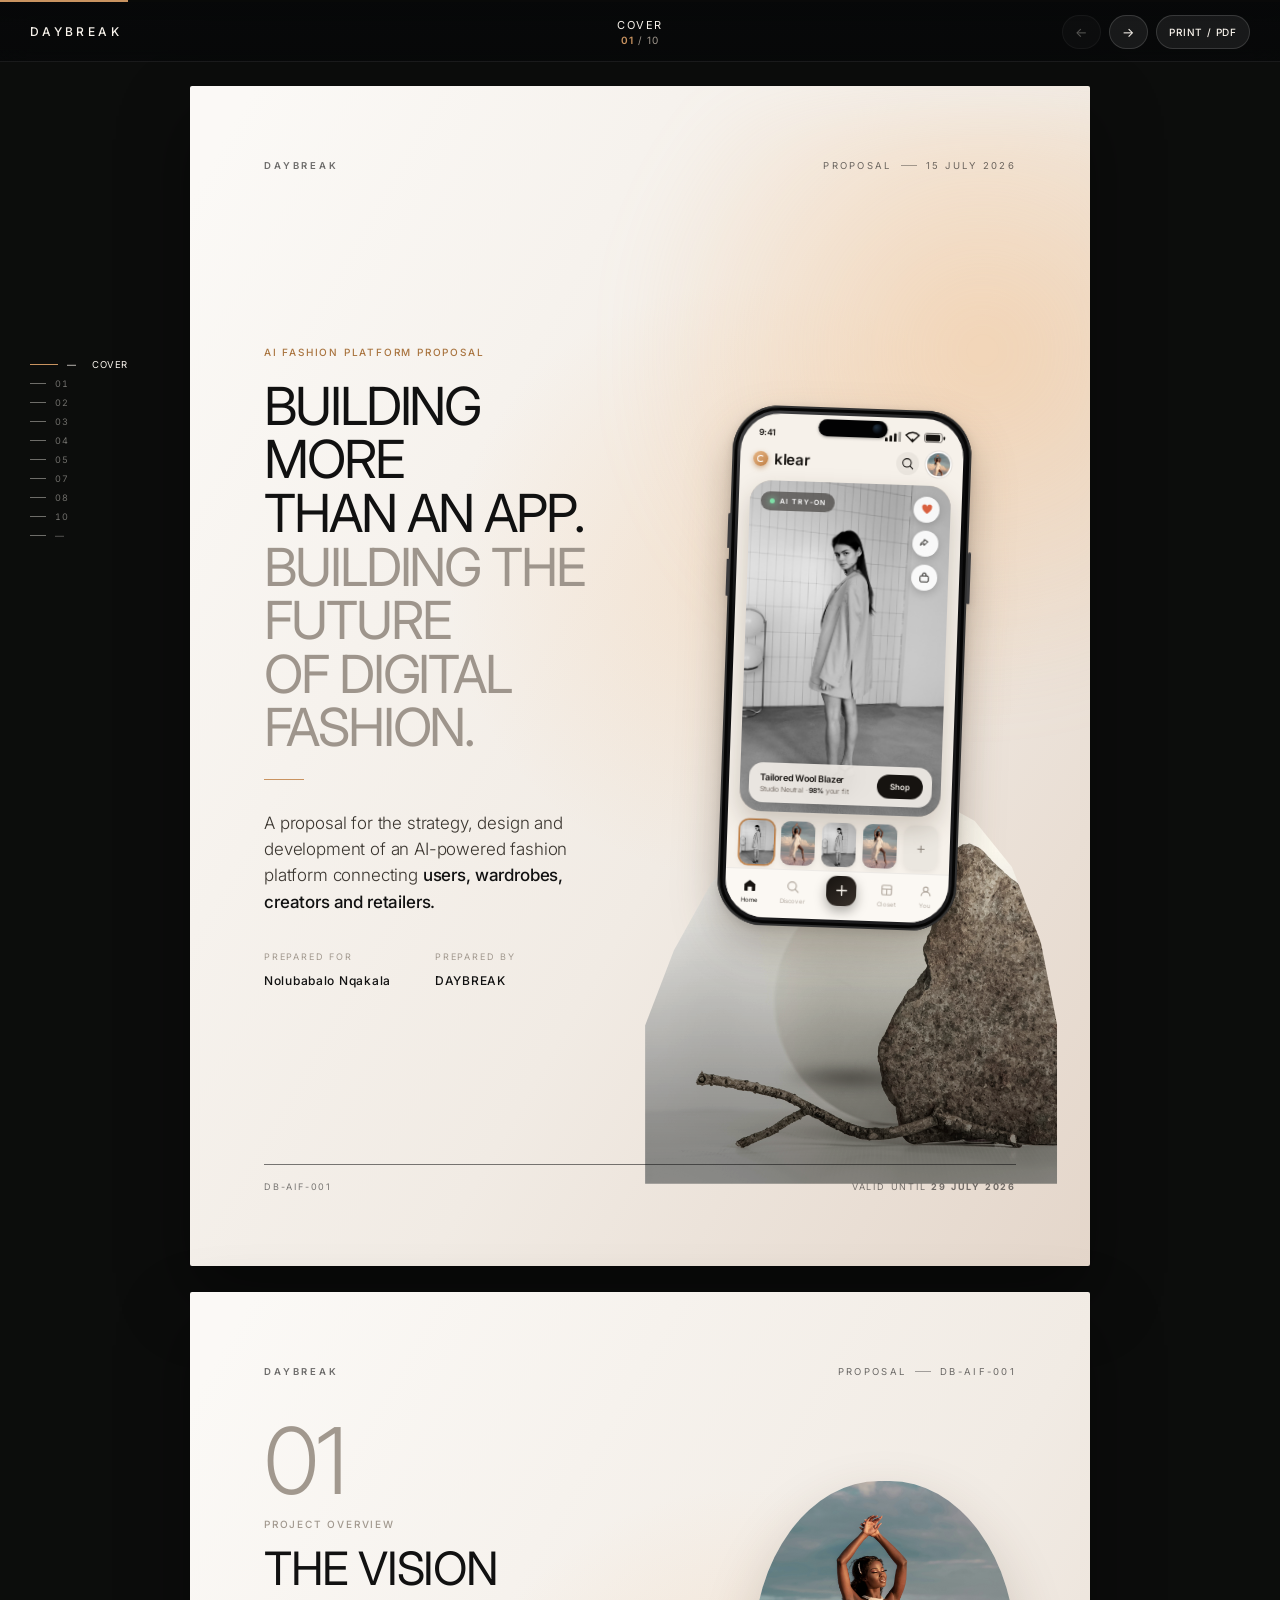
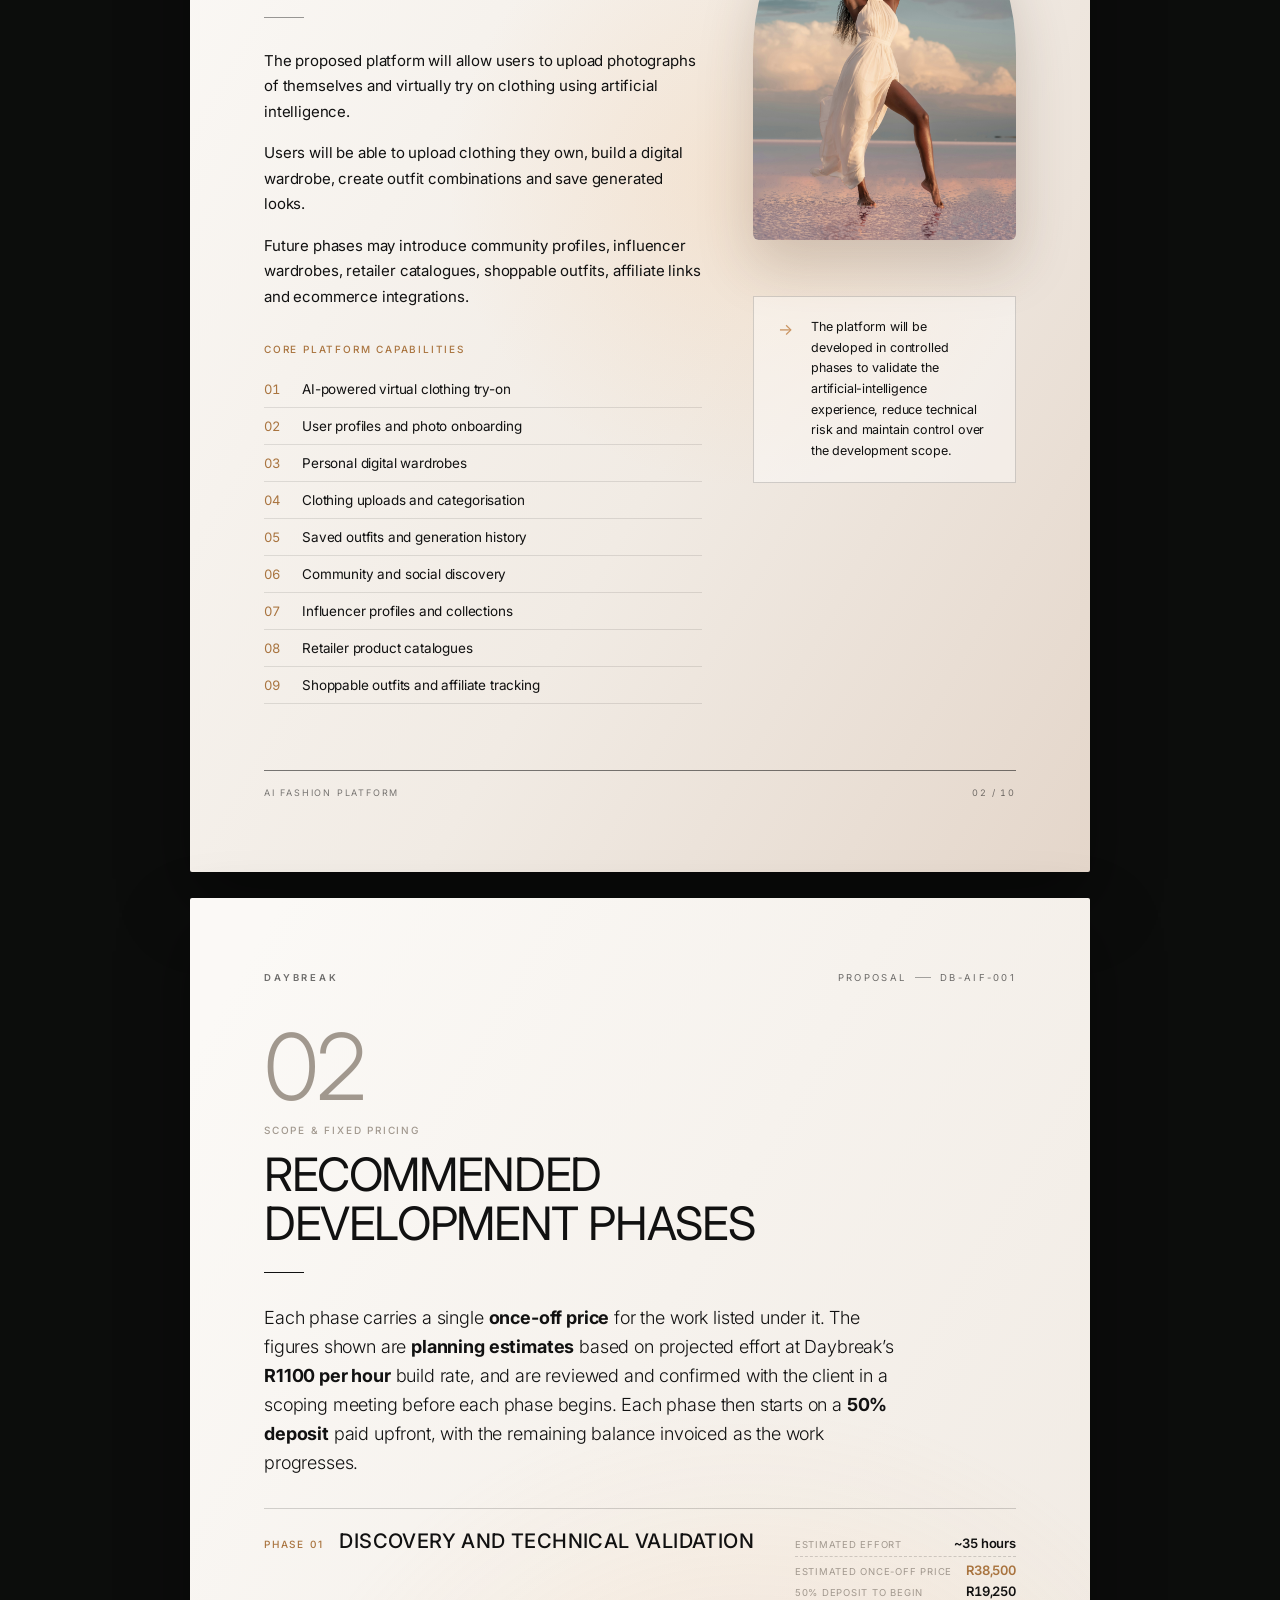
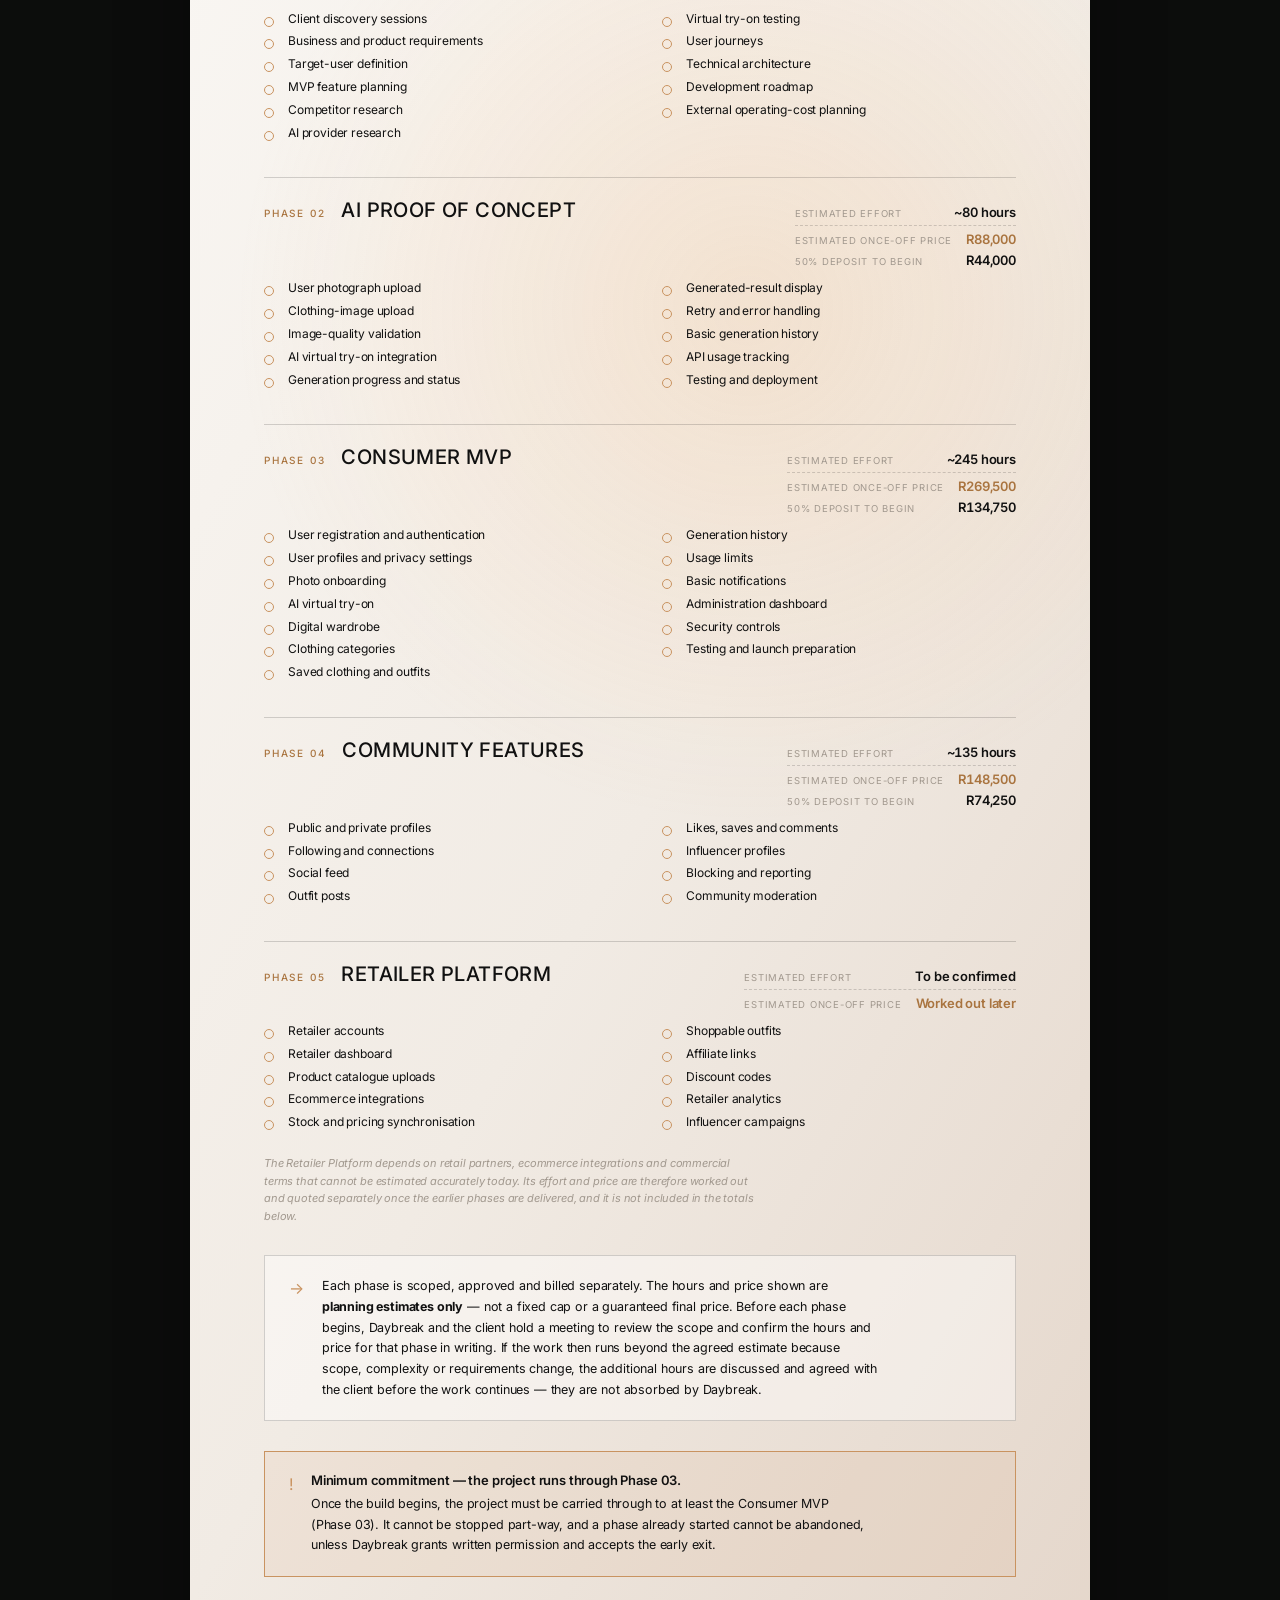
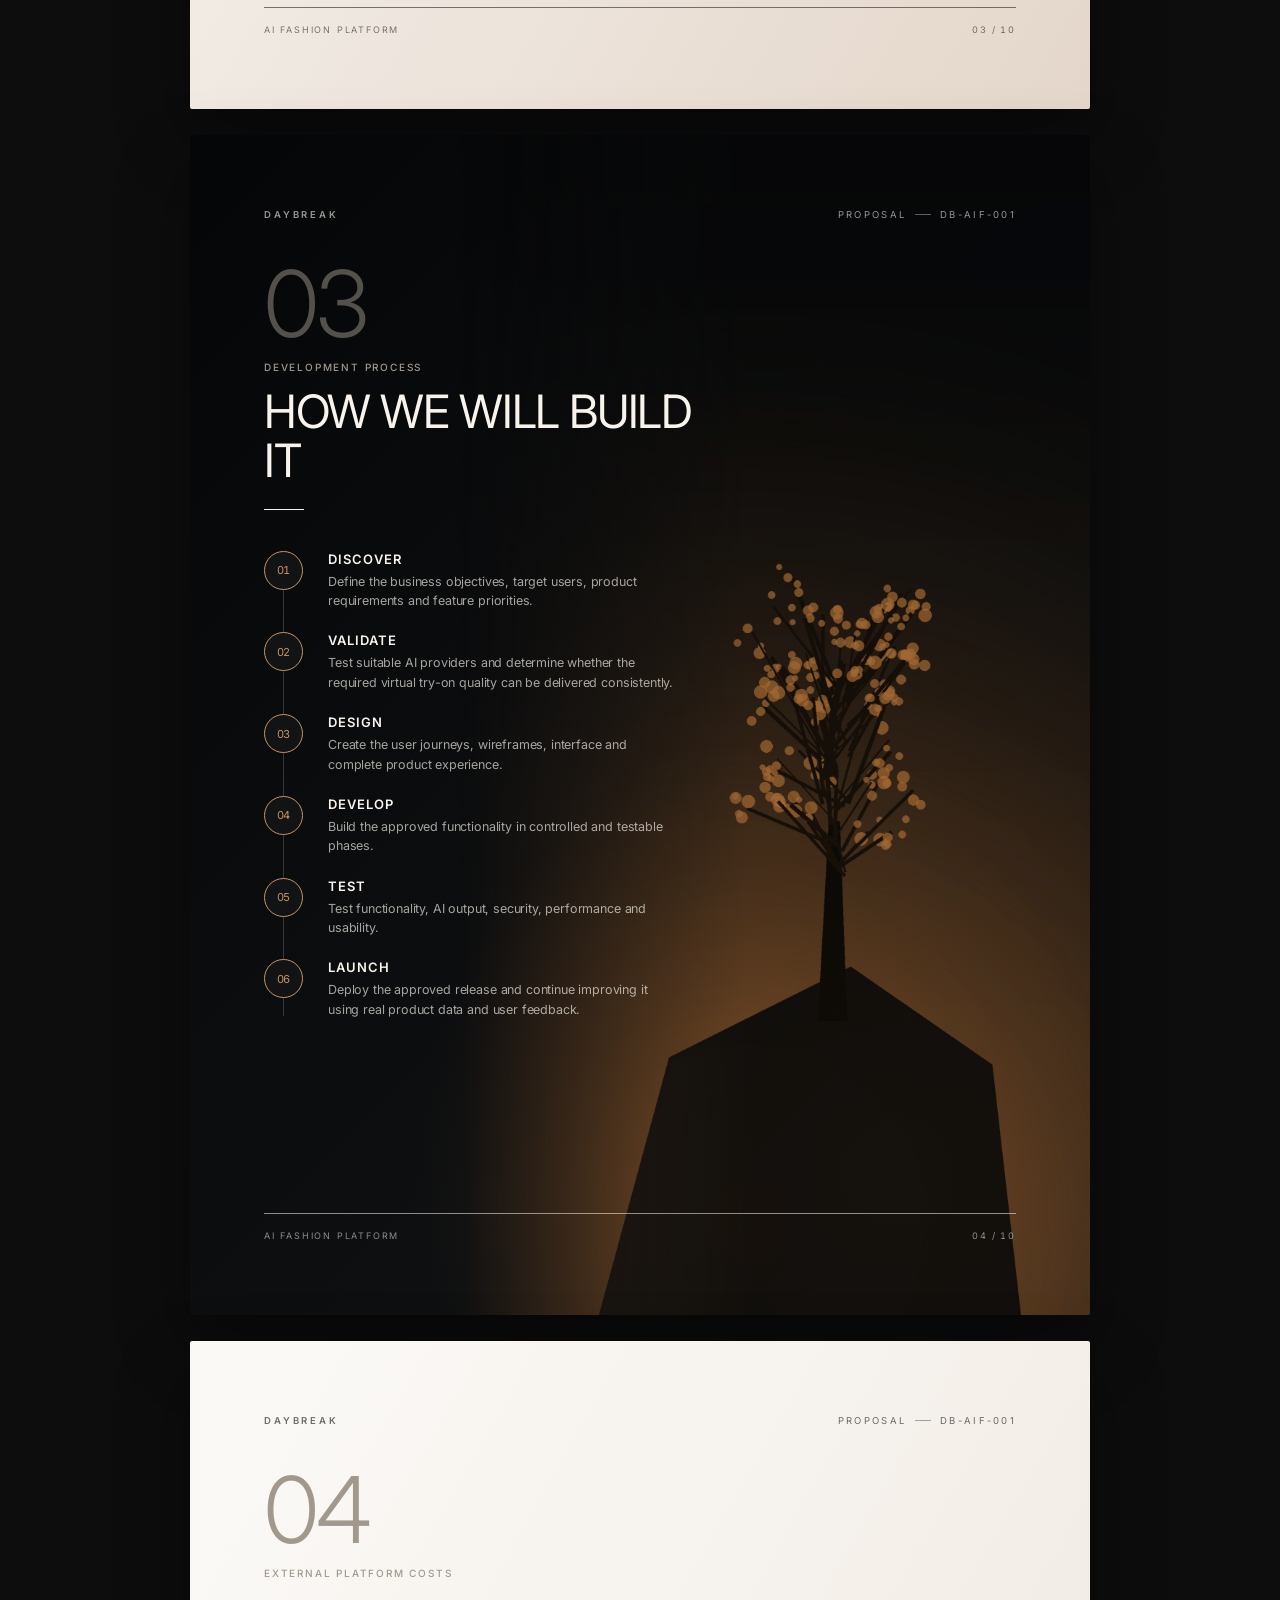
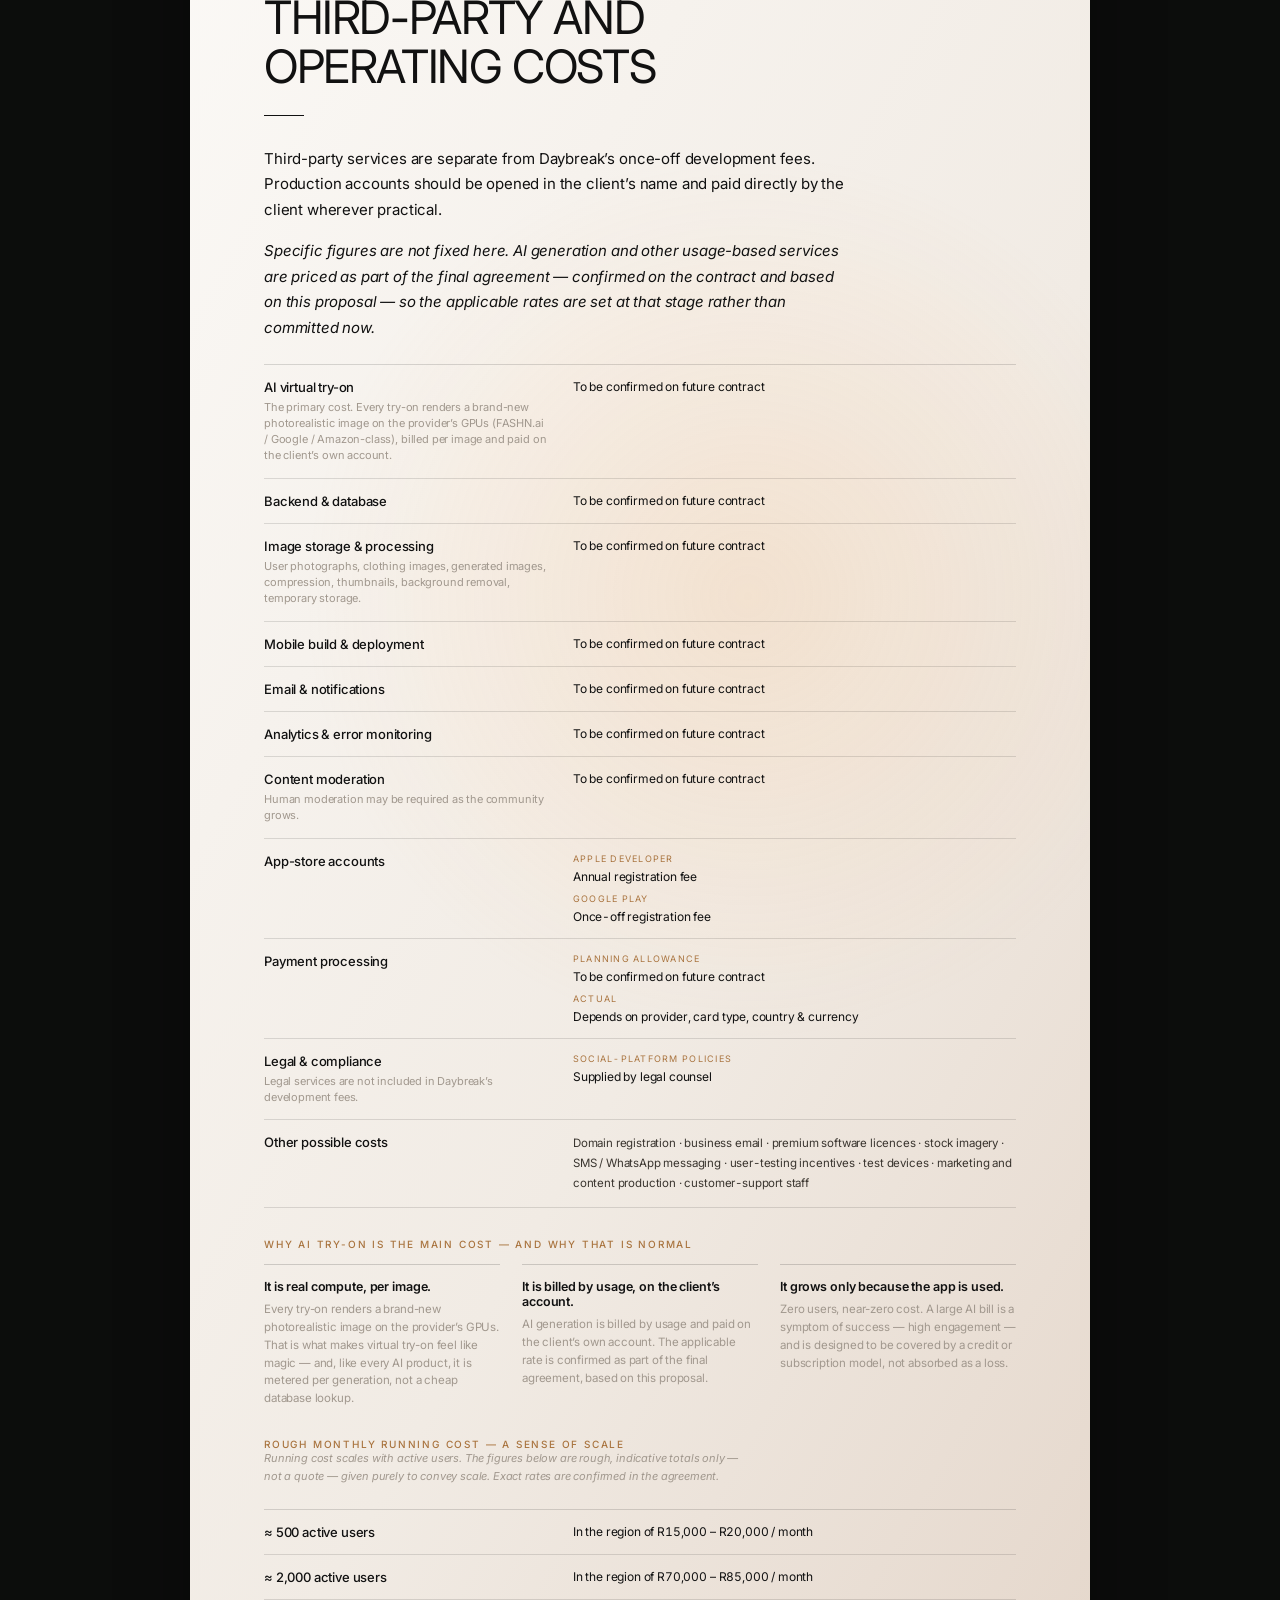
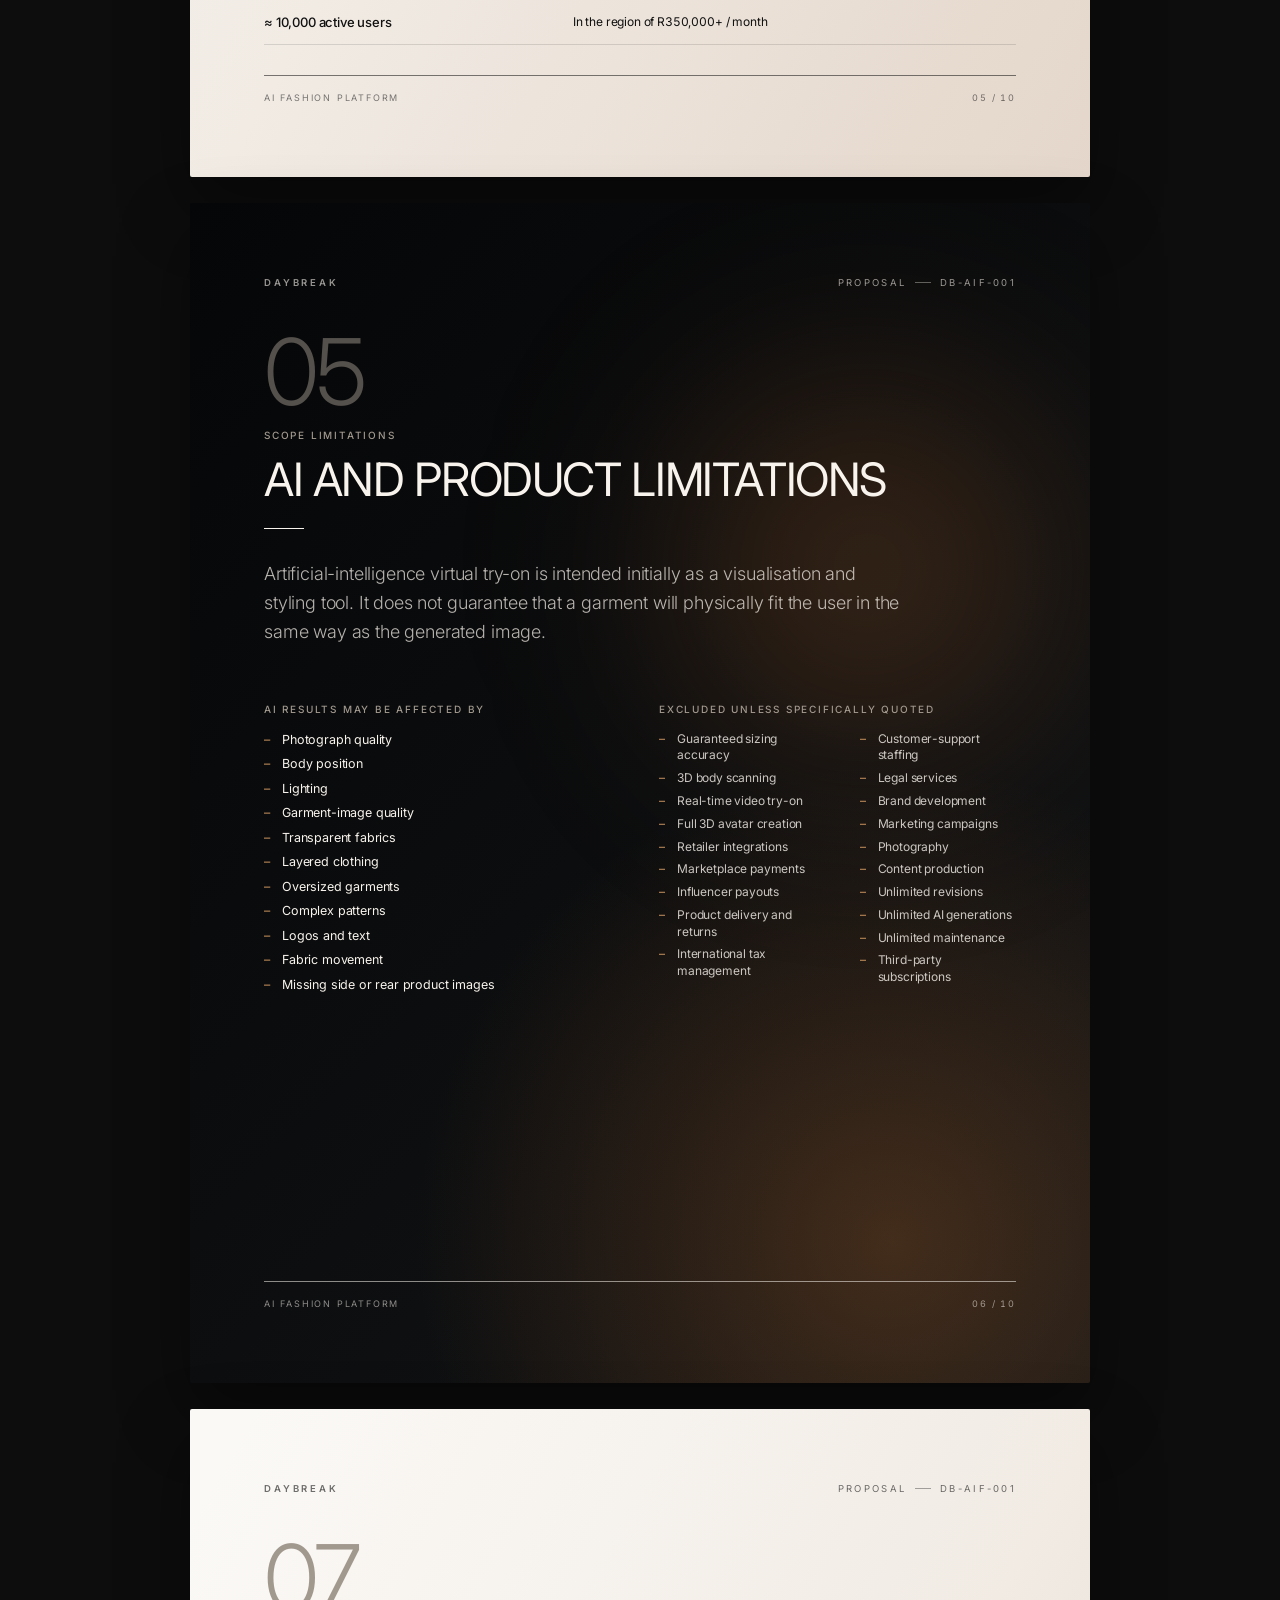
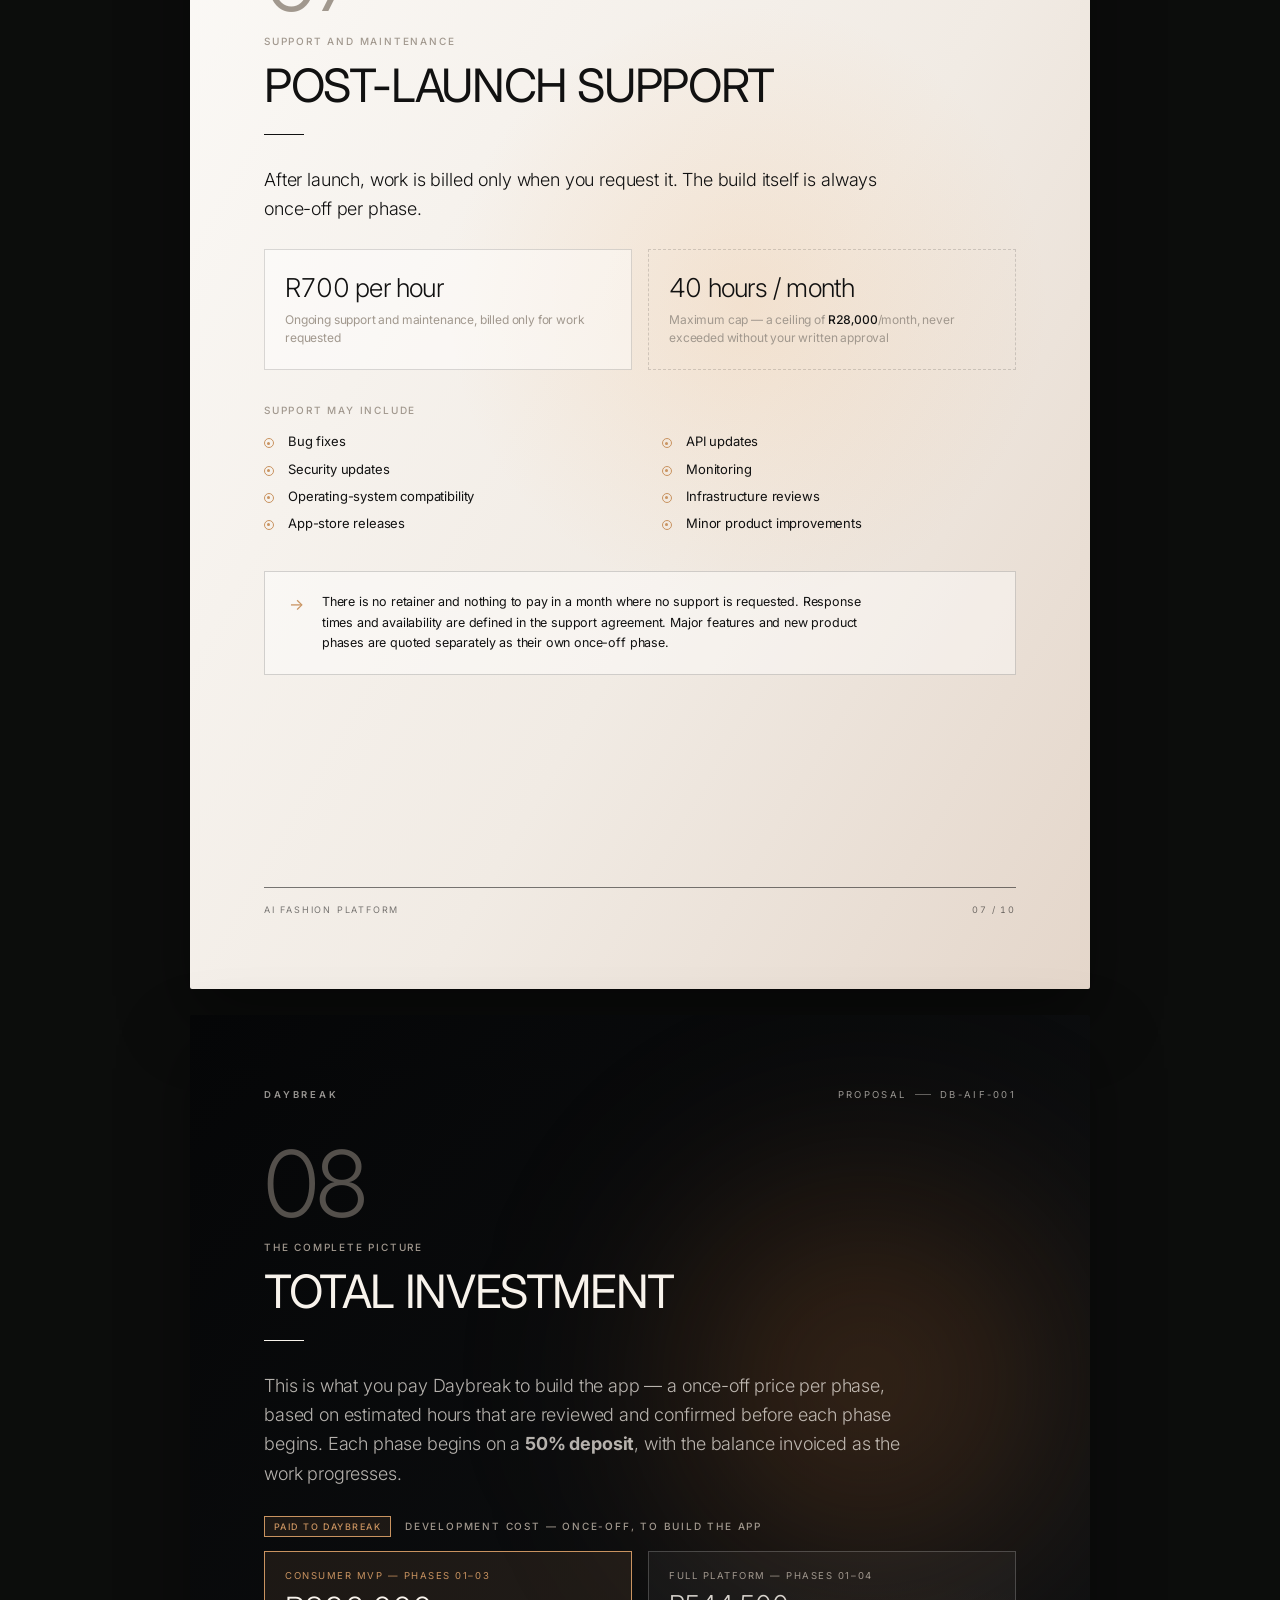
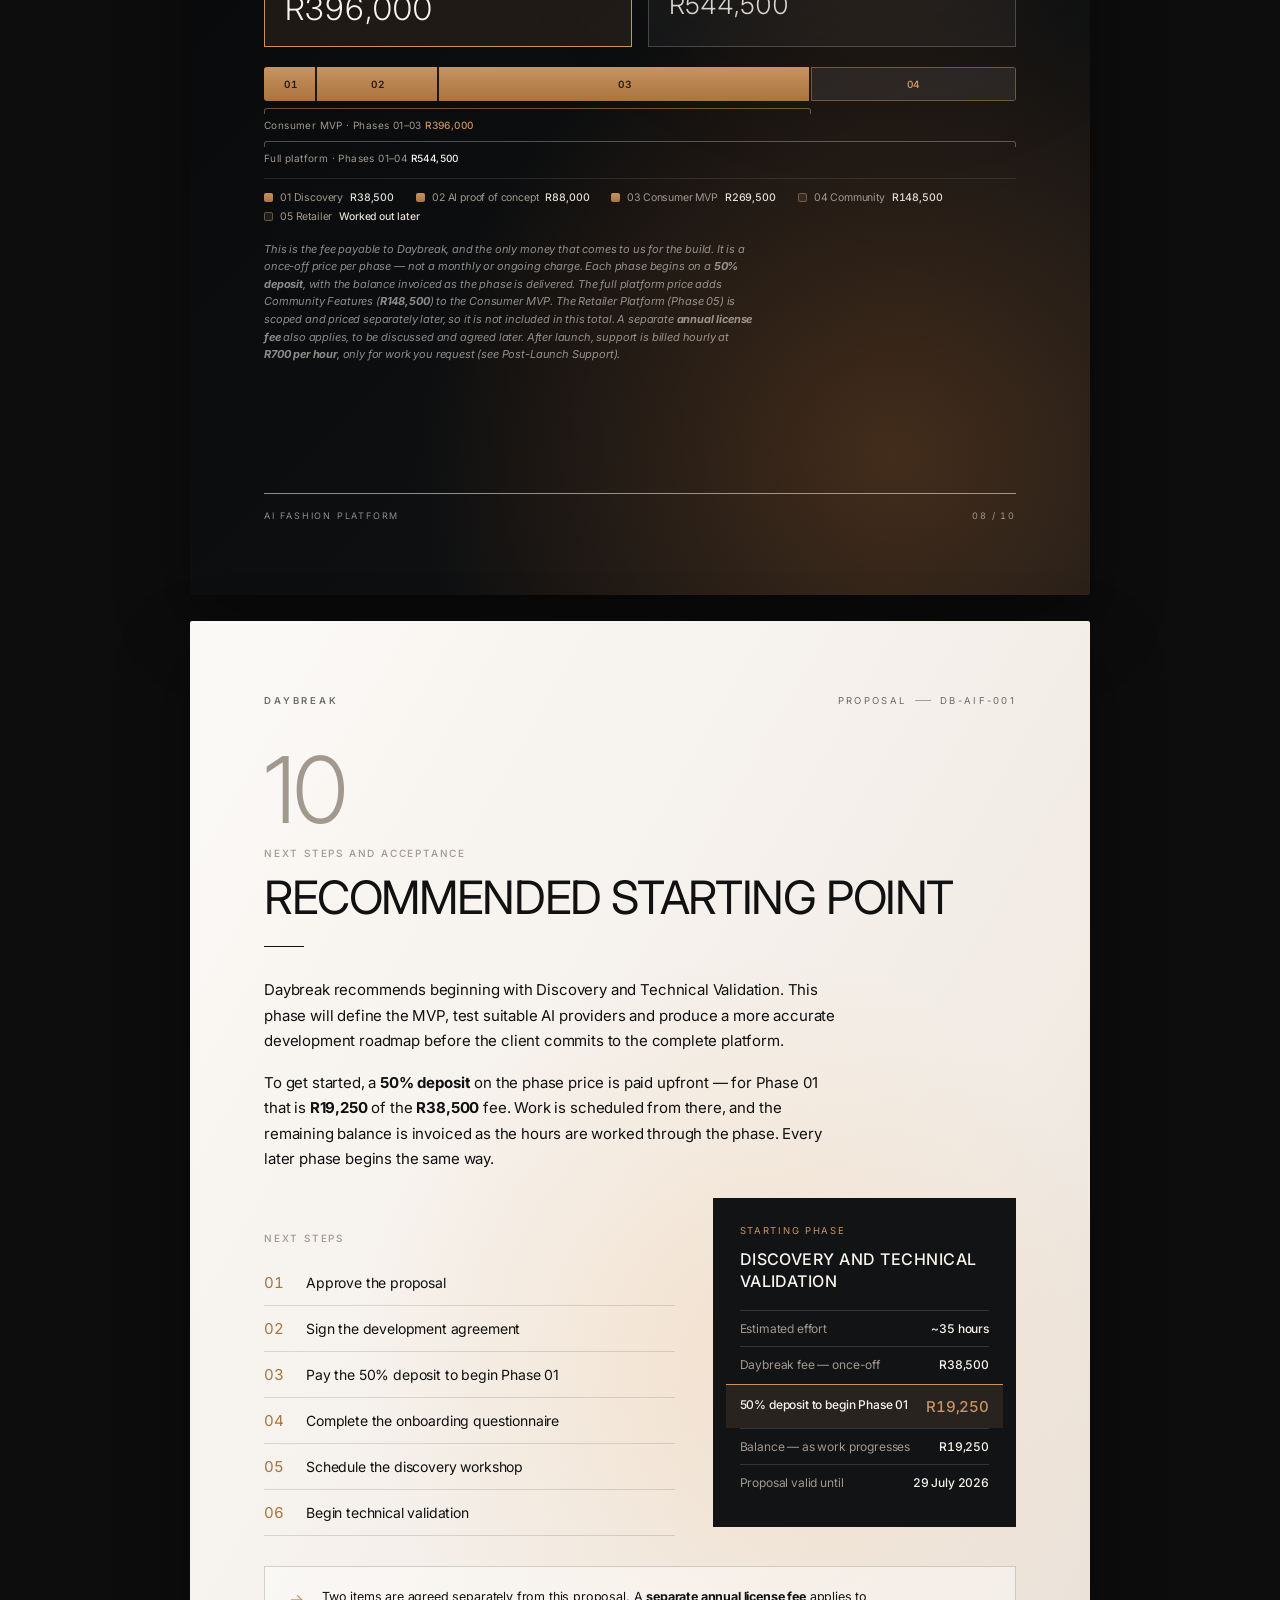
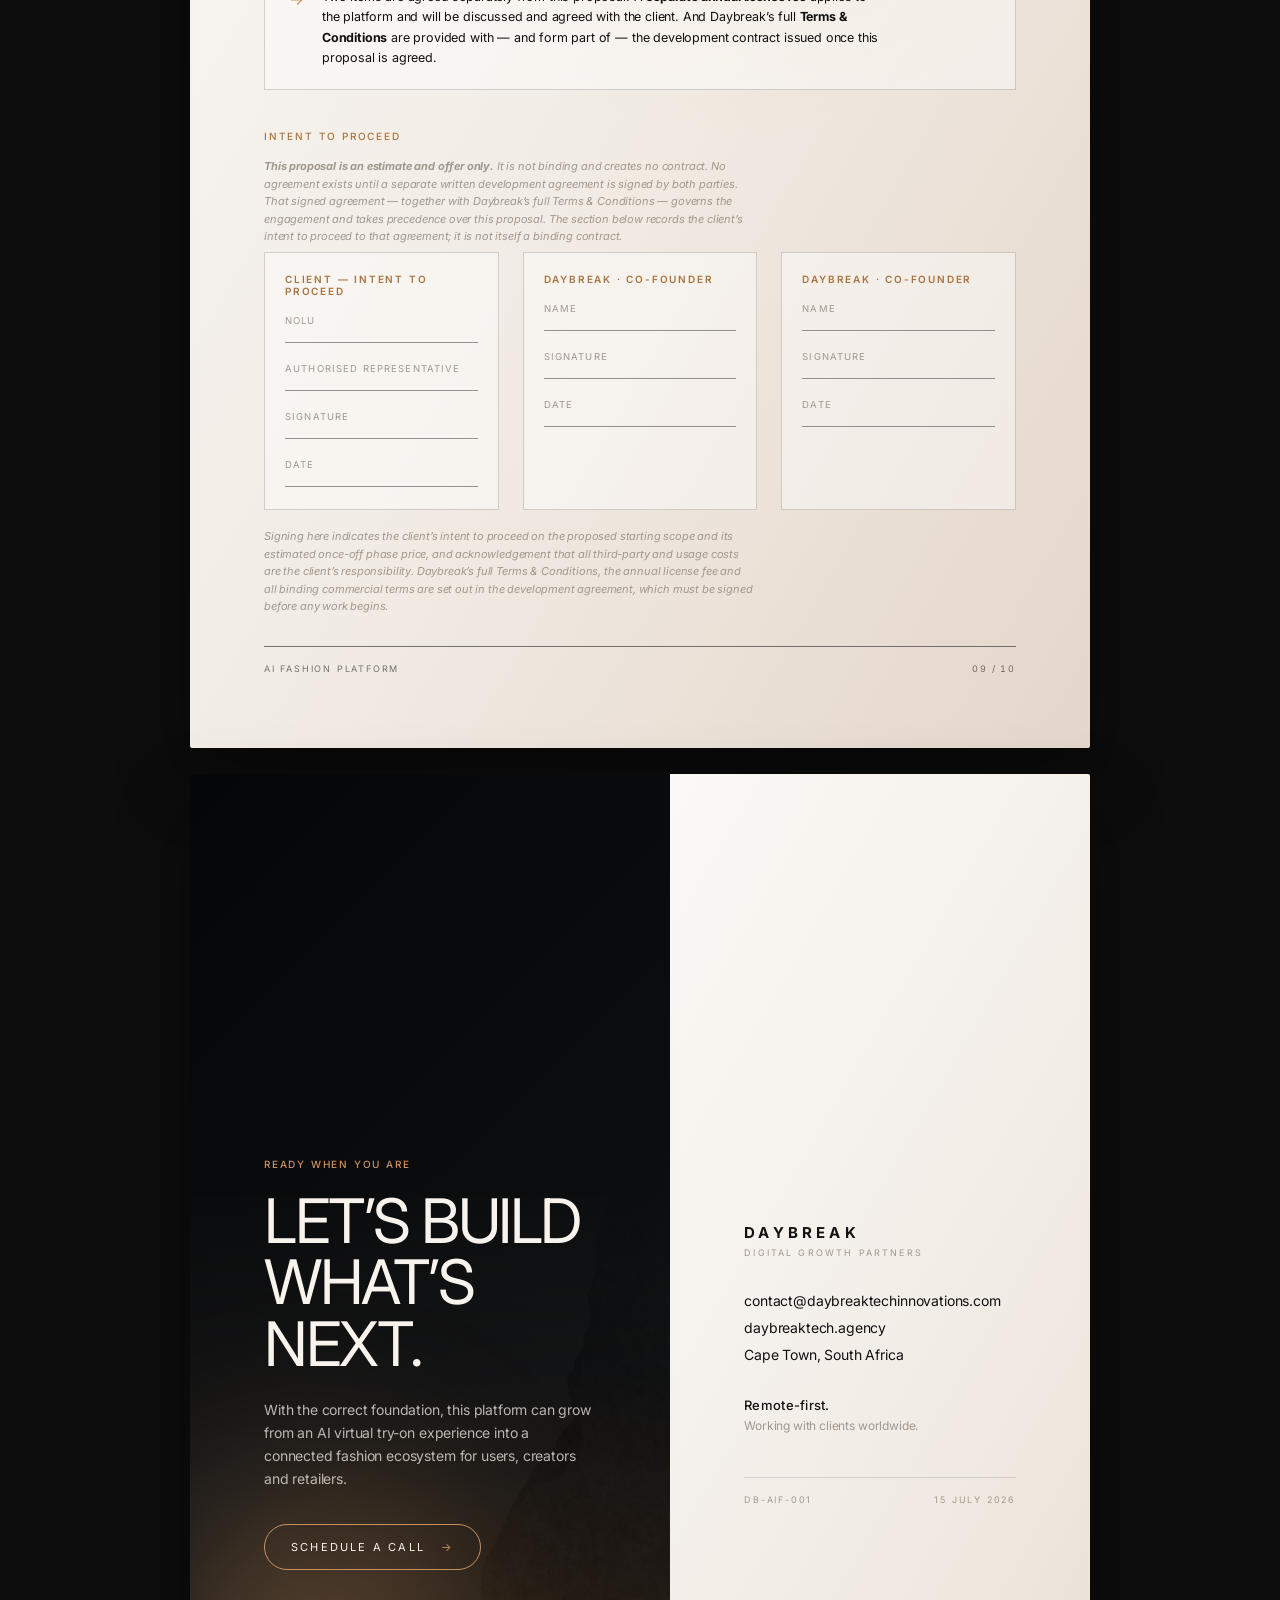
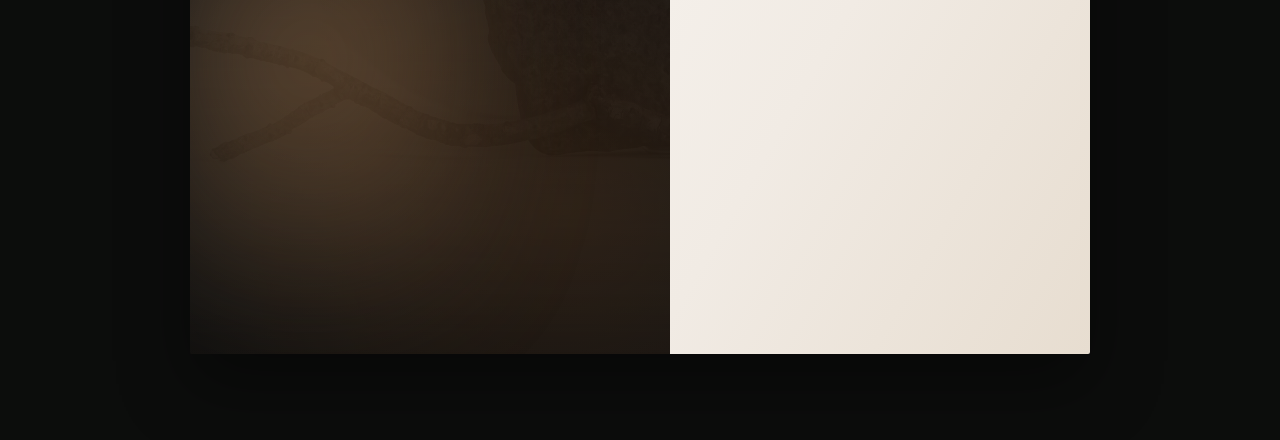
==== index.html @ 0eddbff8 "Remove Daybreak logo mark, keep the DAYBREAK wordmark Drops the graphical brand-mark from the topbar" ====
<!doctype html>
<html lang="en">
  <head>
    <meta charset="utf-8" />
    <meta name="viewport" content="width=device-width, initial-scale=1" />
    <title>Daybreak — AI Fashion Platform Proposal</title>
    <meta
      name="description"
      content="Daybreak proposal for the strategy, design and development of an AI-powered fashion platform."
    />
    <link rel="preconnect" href="https://fonts.googleapis.com" />
    <link rel="preconnect" href="https://fonts.gstatic.com" crossorigin />
    <link
      href="https://fonts.googleapis.com/css2?family=Inter:wght@300;400;500;600&display=swap"
      rel="stylesheet"
    />
    <link rel="stylesheet" href="styles.css" />
  </head>
  <body>
    <!-- fixed chrome -->
    <div class="progress" aria-hidden="true">
      <span id="progressFill"></span>
    </div>

    <header class="topbar">
      <a class="tb-brand" href="#page-1" aria-label="Daybreak — go to cover">
        <span>DAYBREAK</span>
      </a>
      <div class="tb-center">
        <span class="tb-title" id="tbTitle">Cover</span>
        <span class="tb-count"
          ><b id="countCurrent">01</b> / <span id="countTotal">10</span></span
        >
      </div>
      <div class="tb-actions">
        <button class="tb-btn" id="prevPage" aria-label="Previous page">
          ←
        </button>
        <button class="tb-btn" id="nextPage" aria-label="Next page">→</button>
        <button
          class="tb-btn tb-print"
          id="printBtn"
          aria-label="Print or export to PDF"
        >
          <span>PRINT / PDF</span>
        </button>
      </div>
    </header>

    <nav class="sidenav" id="sidenav" aria-label="Proposal contents"></nav>

    <main class="pages" id="pages">
      <!-- 01 · COVER -->
      <article
        class="proposal-page page-light cover"
        id="page-1"
        data-title="Cover"
      >
        <div class="cover-glow" aria-hidden="true"></div>
        <header class="page-head">
          <span class="page-brand">DAYBREAK</span>
          <span class="page-tag">PROPOSAL<i></i>15 JULY 2026</span>
        </header>

        <div class="cover-grid">
          <div class="cover-inner">
            <p class="eyebrow gold">AI FASHION PLATFORM PROPOSAL</p>
            <h1 class="cover-title">
              <span>Building more</span>
              <span>than an app.</span>
              <span class="muted">Building the future</span>
              <span class="muted">of digital fashion.</span>
            </h1>
            <span class="rule"></span>
            <p class="cover-lead">
              A proposal for the strategy, design and development of an
              AI-powered fashion platform connecting
              <strong>users, wardrobes, creators and retailers.</strong>
            </p>
            <div class="prepared">
              <div>
                <span>PREPARED FOR</span
                ><b data-fill="client-name">Nolubabalo Nqakala</b>
              </div>
              <div><span>PREPARED BY</span><b>DAYBREAK</b></div>
            </div>
          </div>

          <div class="cover-stage" aria-hidden="true">
            <div class="editorial-rock"></div>
            <div class="phone-shadow"></div>
            <div
              class="device device-cover"
              aria-label="Klear AI fashion app interface"
            >
              <div class="device-frame">
                <div class="device-notch"></div>
                <div class="device-screen klear">
                  <div class="k-status">
                    <span class="k-time">9:41</span>
                    <span class="k-sys">
                      <svg viewBox="0 0 18 12" width="16">
                        <rect x="0" y="7" width="3" height="5" rx="1" />
                        <rect x="5" y="4.5" width="3" height="7.5" rx="1" />
                        <rect x="10" y="2" width="3" height="10" rx="1" />
                        <rect
                          x="15"
                          y="0"
                          width="3"
                          height="12"
                          rx="1"
                          opacity=".35"
                        />
                      </svg>
                      <svg viewBox="0 0 16 12" width="15">
                        <path
                          d="M8 11.2 1 4.2a9.9 9.9 0 0 1 14 0Z"
                          fill="none"
                          stroke="currentColor"
                          stroke-width="1.4"
                        />
                        <circle cx="8" cy="9.5" r="1.4" />
                      </svg>
                      <svg viewBox="0 0 26 12" width="22">
                        <rect
                          x="0.6"
                          y="0.6"
                          width="21"
                          height="10.8"
                          rx="3"
                          fill="none"
                          stroke="currentColor"
                          stroke-width="1.1"
                          opacity=".55"
                        />
                        <rect x="2" y="2" width="17" height="8" rx="1.6" />
                        <rect x="23" y="4" width="2" height="4" rx="1" />
                      </svg>
                    </span>
                  </div>
                  <div class="k-header">
                    <div class="k-brand">
                      <span class="k-logo"></span
                      ><span class="k-word">klear</span>
                    </div>
                    <div class="k-tools">
                      <span class="k-icon-btn"
                        ><svg viewBox="0 0 20 20" width="13">
                          <circle
                            cx="9"
                            cy="9"
                            r="6.5"
                            fill="none"
                            stroke="currentColor"
                            stroke-width="1.6"
                          />
                          <line
                            x1="14"
                            y1="14"
                            x2="18"
                            y2="18"
                            stroke="currentColor"
                            stroke-width="1.6"
                            stroke-linecap="round"
                          /></svg
                      ></span>
                      <span class="k-avatar"></span>
                    </div>
                  </div>
                  <div class="k-hero">
                    <img
                      src="assets/model-blazer.jpg"
                      alt="Fashion model previewed with Klear virtual try-on"
                    />
                    <span class="k-badge"><i></i>AI TRY-ON</span>
                    <div class="k-side">
                      <button class="k-fab k-fab-like">
                        <svg viewBox="0 0 20 20" width="13">
                          <path
                            d="M10 17S2.5 12.3 2.5 7.3A3.8 3.8 0 0 1 10 5.7 3.8 3.8 0 0 1 17.5 7.3C17.5 12.3 10 17 10 17Z"
                          />
                        </svg>
                      </button>
                      <button class="k-fab">
                        <svg viewBox="0 0 20 20" width="12">
                          <path
                            d="M14 6.5 8 3v3.2C4 6.6 2 9.4 2 13c1.8-2.4 3.8-3.3 6-3.3v3.1Z"
                            fill="none"
                            stroke="currentColor"
                            stroke-width="1.5"
                            stroke-linejoin="round"
                          />
                        </svg>
                      </button>
                      <button class="k-fab">
                        <svg viewBox="0 0 20 20" width="12">
                          <rect
                            x="3"
                            y="7"
                            width="14"
                            height="10"
                            rx="2"
                            fill="none"
                            stroke="currentColor"
                            stroke-width="1.5"
                          />
                          <path
                            d="M7 7V5a3 3 0 0 1 6 0v2"
                            fill="none"
                            stroke="currentColor"
                            stroke-width="1.5"
                          />
                        </svg>
                      </button>
                    </div>
                    <div class="k-card">
                      <div class="k-card-info">
                        <strong>Tailored Wool Blazer</strong
                        ><span>Studio Neutral · <b>98%</b> your fit</span>
                      </div>
                      <button class="k-shop">Shop</button>
                    </div>
                  </div>
                  <div class="k-rail">
                    <span class="active"
                      ><img src="assets/model-blazer.jpg" alt=""
                    /></span>
                    <span><img src="assets/model-beige.jpg" alt="" /></span>
                    <span><img src="assets/model-blazer.jpg" alt="" /></span>
                    <span><img src="assets/model-beige.jpg" alt="" /></span>
                    <span class="k-add">+</span>
                  </div>
                  <nav class="k-nav">
                    <span class="active"
                      ><svg viewBox="0 0 22 22" width="15">
                        <path
                          d="M3 9 11 3l8 6v9a1 1 0 0 1-1 1h-4v-6H8v6H4a1 1 0 0 1-1-1Z"
                        /></svg
                      ><i>Home</i></span
                    >
                    <span
                      ><svg viewBox="0 0 22 22" width="15">
                        <circle
                          cx="10"
                          cy="10"
                          r="6.2"
                          fill="none"
                          stroke="currentColor"
                          stroke-width="1.7"
                        />
                        <line
                          x1="14.5"
                          y1="14.5"
                          x2="19"
                          y2="19"
                          stroke="currentColor"
                          stroke-width="1.7"
                          stroke-linecap="round"
                        /></svg
                      ><i>Discover</i></span
                    >
                    <span class="k-create"
                      ><svg viewBox="0 0 22 22" width="15">
                        <line
                          x1="11"
                          y1="4"
                          x2="11"
                          y2="18"
                          stroke="currentColor"
                          stroke-width="2"
                          stroke-linecap="round"
                        />
                        <line
                          x1="4"
                          y1="11"
                          x2="18"
                          y2="11"
                          stroke="currentColor"
                          stroke-width="2"
                          stroke-linecap="round"
                        /></svg
                    ></span>
                    <span
                      ><svg viewBox="0 0 22 22" width="15">
                        <rect
                          x="4"
                          y="4"
                          width="14"
                          height="14"
                          rx="2"
                          fill="none"
                          stroke="currentColor"
                          stroke-width="1.7"
                        />
                        <line
                          x1="4"
                          y1="9.5"
                          x2="18"
                          y2="9.5"
                          stroke="currentColor"
                          stroke-width="1.5"
                        />
                        <line
                          x1="11"
                          y1="9.5"
                          x2="11"
                          y2="18"
                          stroke="currentColor"
                          stroke-width="1.5"
                        /></svg
                      ><i>Closet</i></span
                    >
                    <span
                      ><svg viewBox="0 0 22 22" width="15">
                        <circle
                          cx="11"
                          cy="8"
                          r="3.4"
                          fill="none"
                          stroke="currentColor"
                          stroke-width="1.7"
                        />
                        <path
                          d="M4.5 18a6.5 6.5 0 0 1 13 0"
                          fill="none"
                          stroke="currentColor"
                          stroke-width="1.7"
                        /></svg
                      ><i>You</i></span
                    >
                  </nav>
                </div>
              </div>
            </div>
          </div>
        </div>

        <footer class="page-foot">
          <span>DB-AIF-001</span>
          <span>VALID UNTIL <b data-fill="valid-until">—</b></span>
        </footer>
      </article>

      <!-- 02 · THE VISION -->
      <article
        class="proposal-page page-light"
        id="page-2"
        data-title="The Vision"
        data-num="01"
      >
        <header class="page-head">
          <span class="page-brand">DAYBREAK</span
          ><span class="page-tag">PROPOSAL<i></i>DB-AIF-001</span>
        </header>
        <div class="page-inner vision-grid">
          <div>
            <span class="sec-num">01</span>
            <p class="eyebrow">PROJECT OVERVIEW</p>
            <h2 class="title">The Vision</h2>
            <span class="rule"></span>
            <div class="prose measure">
              <p>
                The proposed platform will allow users to upload photographs of
                themselves and virtually try on clothing using artificial
                intelligence.
              </p>
              <p>
                Users will be able to upload clothing they own, build a digital
                wardrobe, create outfit combinations and save generated looks.
              </p>
              <p>
                Future phases may introduce community profiles, influencer
                wardrobes, retailer catalogues, shoppable outfits, affiliate
                links and ecommerce integrations.
              </p>
            </div>
            <p class="eyebrow gold spaced">CORE PLATFORM CAPABILITIES</p>
            <ol class="numlist">
              <li><span>01</span>AI-powered virtual clothing try-on</li>
              <li><span>02</span>User profiles and photo onboarding</li>
              <li><span>03</span>Personal digital wardrobes</li>
              <li><span>04</span>Clothing uploads and categorisation</li>
              <li><span>05</span>Saved outfits and generation history</li>
              <li><span>06</span>Community and social discovery</li>
              <li><span>07</span>Influencer profiles and collections</li>
              <li><span>08</span>Retailer product catalogues</li>
              <li><span>09</span>Shoppable outfits and affiliate tracking</li>
            </ol>
          </div>
          <div class="vision-side">
            <div class="arched-image tall" aria-hidden="true">
              <img src="assets/model-beige.jpg" alt="" />
            </div>
            <div class="callout">
              <span class="co-mark">→</span>
              <p>
                The platform will be developed in controlled phases to validate
                the artificial-intelligence experience, reduce technical risk
                and maintain control over the development scope.
              </p>
            </div>
          </div>
        </div>
        <footer class="page-foot">
          <span>AI FASHION PLATFORM</span><span class="page-num">02 / 12</span>
        </footer>
      </article>

      <!-- 03 · DEVELOPMENT PHASES -->
      <article
        class="proposal-page page-light"
        id="page-3"
        data-title="Development Phases"
        data-num="02"
      >
        <header class="page-head">
          <span class="page-brand">DAYBREAK</span
          ><span class="page-tag">PROPOSAL<i></i>DB-AIF-001</span>
        </header>
        <div class="page-inner">
          <span class="sec-num">02</span>
          <p class="eyebrow">SCOPE &amp; FIXED PRICING</p>
          <h2 class="title">Recommended<br />Development Phases</h2>
          <span class="rule"></span>
          <p class="lead measure">
            Each phase carries a single <b>once-off price</b> for the work
            listed under it. The figures shown are
            <b>planning estimates</b> based on projected effort at Daybreak’s
            <b data-fill="build-rate">R1100 per hour</b> build rate, and are
            reviewed and confirmed with the client in a scoping meeting before
            each phase begins. Each phase then starts on a <b>50% deposit</b>
            paid upfront, with the remaining balance invoiced as the work
            progresses.
          </p>

          <section class="phase">
            <header>
              <div class="ph-name">
                <span class="rm-tag">PHASE 01</span>
                <h3>DISCOVERY AND TECHNICAL VALIDATION</h3>
              </div>
              <div class="ph-meta">
                <div class="ph-meta-row">
                  <span>Estimated effort</span
                  ><b data-fill="p1-hours">~40 hours</b>
                </div>
                <div class="ph-meta-row ph-onceoff">
                  <span>Estimated once-off price</span
                  ><b data-fill="p1-onceoff">R38,500</b>
                </div>
                <div class="ph-meta-row">
                  <span>50% deposit to begin</span
                  ><b data-fill="p1-deposit">R19,250</b>
                </div>
              </div>
            </header>
            <ul class="cols tight">
              <li>Client discovery sessions</li>
              <li>Business and product requirements</li>
              <li>Target-user definition</li>
              <li>MVP feature planning</li>
              <li>Competitor research</li>
              <li>AI provider research</li>
              <li>Virtual try-on testing</li>
              <li>User journeys</li>
              <li>Technical architecture</li>
              <li>Development roadmap</li>
              <li>External operating-cost planning</li>
            </ul>
          </section>

          <section class="phase">
            <header>
              <div class="ph-name">
                <span class="rm-tag">PHASE 02</span>
                <h3>AI PROOF OF CONCEPT</h3>
              </div>
              <div class="ph-meta">
                <div class="ph-meta-row">
                  <span>Estimated effort</span
                  ><b data-fill="p2-hours">~95 hours</b>
                </div>
                <div class="ph-meta-row ph-onceoff">
                  <span>Estimated once-off price</span
                  ><b data-fill="p2-onceoff">R88,000</b>
                </div>
                <div class="ph-meta-row">
                  <span>50% deposit to begin</span
                  ><b data-fill="p2-deposit">R44,000</b>
                </div>
              </div>
            </header>
            <ul class="cols tight">
              <li>User photograph upload</li>
              <li>Clothing-image upload</li>
              <li>Image-quality validation</li>
              <li>AI virtual try-on integration</li>
              <li>Generation progress and status</li>
              <li>Generated-result display</li>
              <li>Retry and error handling</li>
              <li>Basic generation history</li>
              <li>API usage tracking</li>
              <li>Testing and deployment</li>
            </ul>
          </section>

          <section class="phase">
            <header>
              <div class="ph-name">
                <span class="rm-tag">PHASE 03</span>
                <h3>CONSUMER MVP</h3>
              </div>
              <div class="ph-meta">
                <div class="ph-meta-row">
                  <span>Estimated effort</span
                  ><b data-fill="p3-hours">~245 hours</b>
                </div>
                <div class="ph-meta-row ph-onceoff">
                  <span>Estimated once-off price</span
                  ><b data-fill="p3-onceoff">R269,500</b>
                </div>
                <div class="ph-meta-row">
                  <span>50% deposit to begin</span
                  ><b data-fill="p3-deposit">R134,750</b>
                </div>
              </div>
            </header>
            <ul class="cols tight">
              <li>User registration and authentication</li>
              <li>User profiles and privacy settings</li>
              <li>Photo onboarding</li>
              <li>AI virtual try-on</li>
              <li>Digital wardrobe</li>
              <li>Clothing categories</li>
              <li>Saved clothing and outfits</li>
              <li>Generation history</li>
              <li>Usage limits</li>
              <li>Basic notifications</li>
              <li>Administration dashboard</li>
              <li>Security controls</li>
              <li>Testing and launch preparation</li>
            </ul>
          </section>

          <section class="phase">
            <header>
              <div class="ph-name">
                <span class="rm-tag">PHASE 04</span>
                <h3>COMMUNITY FEATURES</h3>
              </div>
              <div class="ph-meta">
                <div class="ph-meta-row">
                  <span>Estimated effort</span
                  ><b data-fill="p4-hours">~165 hours</b>
                </div>
                <div class="ph-meta-row ph-onceoff">
                  <span>Estimated once-off price</span
                  ><b data-fill="p4-onceoff">R148,500</b>
                </div>
                <div class="ph-meta-row">
                  <span>50% deposit to begin</span
                  ><b data-fill="p4-deposit">R74,250</b>
                </div>
              </div>
            </header>
            <ul class="cols tight">
              <li>Public and private profiles</li>
              <li>Following and connections</li>
              <li>Social feed</li>
              <li>Outfit posts</li>
              <li>Likes, saves and comments</li>
              <li>Influencer profiles</li>
              <li>Blocking and reporting</li>
              <li>Community moderation</li>
            </ul>
          </section>

          <section class="phase">
            <header>
              <div class="ph-name">
                <span class="rm-tag">PHASE 05</span>
                <h3>RETAILER PLATFORM</h3>
              </div>
              <div class="ph-meta">
                <div class="ph-meta-row">
                  <span>Estimated effort</span><b>To be confirmed</b>
                </div>
                <div class="ph-meta-row ph-onceoff">
                  <span>Estimated once-off price</span><b>Worked out later</b>
                </div>
              </div>
            </header>
            <ul class="cols tight">
              <li>Retailer accounts</li>
              <li>Retailer dashboard</li>
              <li>Product catalogue uploads</li>
              <li>Ecommerce integrations</li>
              <li>Stock and pricing synchronisation</li>
              <li>Shoppable outfits</li>
              <li>Affiliate links</li>
              <li>Discount codes</li>
              <li>Retailer analytics</li>
              <li>Influencer campaigns</li>
            </ul>
            <p class="fineprint">
              The Retailer Platform depends on retail partners, ecommerce
              integrations and commercial terms that cannot be estimated
              accurately today. Its effort and price are therefore worked out
              and quoted separately once the earlier phases are delivered, and
              it is not included in the totals below.
            </p>
          </section>

          <div class="callout">
            <span class="co-mark">→</span>
            <p>
              Each phase is scoped, approved and billed separately. The hours
              and price shown are <b>planning estimates only</b> — not a fixed
              cap or a guaranteed final price. Before each phase begins,
              Daybreak and the client hold a meeting to review the scope and
              confirm the hours and price for that phase in writing. If the work
              then runs beyond the agreed estimate because scope, complexity or
              requirements change, the additional hours are discussed and agreed
              with the client before the work continues — they are not absorbed
              by Daybreak.
            </p>
          </div>

          <div class="callout emphasis">
            <span class="co-mark">!</span>
            <div>
              <strong
                >Minimum commitment — the project runs through Phase 03.</strong
              >
              <p>
                Once the build begins, the project must be carried through to at
                least the Consumer MVP (Phase 03). It cannot be stopped
                part-way, and a phase already started cannot be abandoned,
                unless Daybreak grants written permission and accepts the early
                exit.
              </p>
            </div>
          </div>
        </div>
        <footer class="page-foot">
          <span>AI FASHION PLATFORM</span><span class="page-num">03 / 12</span>
        </footer>
      </article>

      <!-- 04 · PROCESS -->
      <article
        class="proposal-page page-dark process"
        id="page-4"
        data-title="Process"
        data-num="03"
      >
        <div class="process-art" aria-hidden="true"></div>
        <header class="page-head">
          <span class="page-brand">DAYBREAK</span
          ><span class="page-tag">PROPOSAL<i></i>DB-AIF-001</span>
        </header>
        <div class="page-inner">
          <span class="sec-num">03</span>
          <p class="eyebrow">DEVELOPMENT PROCESS</p>
          <h2 class="title">How We Will Build It</h2>
          <span class="rule"></span>
          <ol class="vtimeline">
            <li>
              <span class="vt-num">01</span>
              <div>
                <strong>DISCOVER</strong>
                <p>
                  Define the business objectives, target users, product
                  requirements and feature priorities.
                </p>
              </div>
            </li>
            <li>
              <span class="vt-num">02</span>
              <div>
                <strong>VALIDATE</strong>
                <p>
                  Test suitable AI providers and determine whether the required
                  virtual try-on quality can be delivered consistently.
                </p>
              </div>
            </li>
            <li>
              <span class="vt-num">03</span>
              <div>
                <strong>DESIGN</strong>
                <p>
                  Create the user journeys, wireframes, interface and complete
                  product experience.
                </p>
              </div>
            </li>
            <li>
              <span class="vt-num">04</span>
              <div>
                <strong>DEVELOP</strong>
                <p>
                  Build the approved functionality in controlled and testable
                  phases.
                </p>
              </div>
            </li>
            <li>
              <span class="vt-num">05</span>
              <div>
                <strong>TEST</strong>
                <p>
                  Test functionality, AI output, security, performance and
                  usability.
                </p>
              </div>
            </li>
            <li>
              <span class="vt-num">06</span>
              <div>
                <strong>LAUNCH</strong>
                <p>
                  Deploy the approved release and continue improving it using
                  real product data and user feedback.
                </p>
              </div>
            </li>
          </ol>
        </div>
        <footer class="page-foot">
          <span>AI FASHION PLATFORM</span><span class="page-num">04 / 12</span>
        </footer>
      </article>

      <!-- 05 · EXTERNAL COSTS -->
      <article
        class="proposal-page page-light"
        id="page-5"
        data-title="Operating Costs"
        data-num="04"
      >
        <header class="page-head">
          <span class="page-brand">DAYBREAK</span
          ><span class="page-tag">PROPOSAL<i></i>DB-AIF-001</span>
        </header>
        <div class="page-inner">
          <span class="sec-num">04</span>
          <p class="eyebrow">EXTERNAL PLATFORM COSTS</p>
          <h2 class="title">Third-Party and<br />Operating Costs</h2>
          <span class="rule"></span>
          <div class="prose measure">
            <p>
              Third-party services are separate from Daybreak’s once-off
              development fees. Production accounts should be opened in the
              client’s name and paid directly by the client wherever practical.
            </p>
            <p class="fineprint">
              Specific figures are not fixed here. AI generation and other
              usage-based services are priced as part of the final agreement —
              confirmed on the contract and based on this proposal — so the
              applicable rates are set at that stage rather than committed now.
            </p>
          </div>
          <div class="cost-list">
            <div class="cost-row">
              <div class="cost-name">
                AI virtual try-on<span
                  >The primary cost. Every try-on renders a brand-new
                  photorealistic image on the provider’s GPUs (FASHN.ai / Google
                  / Amazon-class), billed per image and paid on the client’s own
                  account.</span
                >
              </div>
              <div class="cost-val">To be confirmed on future contract</div>
            </div>
            <div class="cost-row">
              <div class="cost-name">Backend &amp; database</div>
              <div class="cost-val">To be confirmed on future contract</div>
            </div>
            <div class="cost-row">
              <div class="cost-name">
                Image storage &amp; processing<span
                  >User photographs, clothing images, generated images,
                  compression, thumbnails, background removal, temporary
                  storage.</span
                >
              </div>
              <div class="cost-val">To be confirmed on future contract</div>
            </div>
            <div class="cost-row">
              <div class="cost-name">Mobile build &amp; deployment</div>
              <div class="cost-val">To be confirmed on future contract</div>
            </div>
            <div class="cost-row">
              <div class="cost-name">Email &amp; notifications</div>
              <div class="cost-val">To be confirmed on future contract</div>
            </div>
            <div class="cost-row">
              <div class="cost-name">Analytics &amp; error monitoring</div>
              <div class="cost-val">To be confirmed on future contract</div>
            </div>
            <div class="cost-row">
              <div class="cost-name">
                Content moderation<span
                  >Human moderation may be required as the community
                  grows.</span
                >
              </div>
              <div class="cost-val">To be confirmed on future contract</div>
            </div>
            <div class="cost-row">
              <div class="cost-name">App-store accounts</div>
              <div class="cost-val">
                <em>Apple Developer</em>Annual registration fee<em
                  >Google Play</em
                >Once-off registration fee
              </div>
            </div>
            <div class="cost-row">
              <div class="cost-name">Payment processing</div>
              <div class="cost-val">
                <em>Planning allowance</em>To be confirmed on future
                contract<em>Actual</em>Depends on provider, card type, country
                &amp; currency
              </div>
            </div>
            <div class="cost-row">
              <div class="cost-name">
                Legal &amp; compliance<span
                  >Legal services are not included in Daybreak’s development
                  fees.</span
                >
              </div>
              <div class="cost-val">
                <em>Social-platform policies</em>Supplied by legal counsel
              </div>
            </div>
            <div class="cost-row">
              <div class="cost-name">Other possible costs</div>
              <div class="cost-val other">
                Domain registration · business email · premium software licences
                · stock imagery · SMS / WhatsApp messaging · user-testing
                incentives · test devices · marketing and content production ·
                customer-support staff
              </div>
            </div>
          </div>

          <div class="cost-why">
            <p class="eyebrow gold">
              WHY AI TRY-ON IS THE MAIN COST — AND WHY THAT IS NORMAL
            </p>
            <div class="why-grid">
              <div class="why-point">
                <b>It is real compute, per image.</b>
                <p>
                  Every try-on renders a brand-new photorealistic image on the
                  provider’s GPUs. That is what makes virtual try-on feel like
                  magic — and, like every AI product, it is metered per
                  generation, not a cheap database lookup.
                </p>
              </div>
              <div class="why-point">
                <b>It is billed by usage, on the client’s account.</b>
                <p>
                  AI generation is billed by usage and paid on the client’s own
                  account. The applicable rate is confirmed as part of the final
                  agreement, based on this proposal.
                </p>
              </div>
              <div class="why-point">
                <b>It grows only because the app is used.</b>
                <p>
                  Zero users, near-zero cost. A large AI bill is a symptom of
                  success — high engagement — and is designed to be covered by a
                  credit or subscription model, not absorbed as a loss.
                </p>
              </div>
            </div>
          </div>

          <div class="cost-why keep">
            <p class="eyebrow gold">ROUGH MONTHLY RUNNING COST — A SENSE OF SCALE</p>
            <p class="fineprint" style="margin-top: 0">
              Running cost scales with active users. The figures below are rough,
              indicative totals only — not a quote — given purely to convey scale.
              Exact rates are confirmed in the agreement.
            </p>
            <div class="cost-list tight-list">
              <div class="cost-row">
                <div class="cost-name">≈ 500 active users</div>
                <div class="cost-val">In the region of R15,000 – R20,000 / month</div>
              </div>
              <div class="cost-row">
                <div class="cost-name">≈ 2,000 active users</div>
                <div class="cost-val">In the region of R70,000 – R85,000 / month</div>
              </div>
              <div class="cost-row">
                <div class="cost-name">≈ 10,000 active users</div>
                <div class="cost-val">In the region of R350,000+ / month</div>
              </div>
            </div>
          </div>
        </div>
        <footer class="page-foot">
          <span>AI FASHION PLATFORM</span><span class="page-num">05 / 12</span>
        </footer>
      </article>

      <!-- 06 · LIMITATIONS -->
      <article
        class="proposal-page page-dark"
        id="page-6"
        data-title="Limitations"
        data-num="05"
      >
        <div class="dark-glow" aria-hidden="true"></div>
        <header class="page-head">
          <span class="page-brand">DAYBREAK</span
          ><span class="page-tag">PROPOSAL<i></i>DB-AIF-001</span>
        </header>
        <div class="page-inner">
          <span class="sec-num">05</span>
          <p class="eyebrow">SCOPE LIMITATIONS</p>
          <h2 class="title">AI and Product Limitations</h2>
          <span class="rule"></span>
          <p class="lead measure dim">
            Artificial-intelligence virtual try-on is intended initially as a
            visualisation and styling tool. It does not guarantee that a garment
            will physically fit the user in the same way as the generated image.
          </p>
          <div class="two-scope">
            <div>
              <p class="eyebrow spaced">AI RESULTS MAY BE AFFECTED BY</p>
              <ul class="ticklist compact dash">
                <li>Photograph quality</li>
                <li>Body position</li>
                <li>Lighting</li>
                <li>Garment-image quality</li>
                <li>Transparent fabrics</li>
                <li>Layered clothing</li>
                <li>Oversized garments</li>
                <li>Complex patterns</li>
                <li>Logos and text</li>
                <li>Fabric movement</li>
                <li>Missing side or rear product images</li>
              </ul>
            </div>
            <div>
              <p class="eyebrow spaced">EXCLUDED UNLESS SPECIFICALLY QUOTED</p>
              <ul class="cols tight dim dash">
                <!-- <li>Custom AI model training</li> -->
                <li>Guaranteed sizing accuracy</li>
                <li>3D body scanning</li>
                <li>Real-time video try-on</li>
                <li>Full 3D avatar creation</li>
                <li>Retailer integrations</li>
                <li>Marketplace payments</li>
                <li>Influencer payouts</li>
                <li>Product delivery and returns</li>
                <li>International tax management</li>
                <li>Customer-support staffing</li>
                <li>Legal services</li>
                <li>Brand development</li>
                <li>Marketing campaigns</li>
                <li>Photography</li>
                <li>Content production</li>
                <li>Unlimited revisions</li>
                <li>Unlimited AI generations</li>
                <li>Unlimited maintenance</li>
                <li>Third-party subscriptions</li>
              </ul>
            </div>
          </div>
        </div>
        <footer class="page-foot">
          <span>AI FASHION PLATFORM</span><span class="page-num">06 / 12</span>
        </footer>
      </article>

      <!-- 07 · COMMERCIAL TERMS — commented out per request -->
      <!--
      <article
        class="proposal-page page-light"
        id="page-7"
        data-title="Commercial Terms"
        data-num="06"
      >
        <header class="page-head">
          <span class="page-brand">DAYBREAK</span
          ><span class="page-tag">PROPOSAL<i></i>DB-AIF-001</span>
        </header>
        <div class="page-inner">
          <span class="sec-num">06</span>
          <p class="eyebrow">TERMS &amp; CONDITIONS</p>
          <h2 class="title">Daybreak Commercial Terms</h2>
          <span class="rule"></span>
          <div class="terms-cols">
            <section class="term">
              <h5>ONCE-OFF PHASE PRICING</h5>
              <p>
                Each phase carries a single once-off price, exclusive of VAT
                where applicable. The hours and price for a phase are
                <b>planning estimates</b> based on projected effort at Daybreak’s
                <b data-fill="build-rate">R1100 per hour</b> build rate. Before
                each phase begins, the scope, hours and price are reviewed and
                confirmed with the client in writing.
              </p>
              <p>
                Because the figures are estimates, they may be revised. If a
                phase runs beyond its confirmed estimate because scope,
                complexity or requirements change, the additional hours are
                assessed and agreed with the client in writing before the work
                continues, and are charged at the build rate. Daybreak does not
                absorb overruns arising from expanded scope, changed
                requirements or unforeseen complexity.
              </p>
            </section>
            <section class="term">
              <h5>WHAT THE PHASE PRICE COVERS</h5>
              <p>
                The phase price includes discovery, research, strategy,
                meetings, project management, user-experience design, interface
                design, development, AI testing, quality assurance, deployment,
                documentation and technical support for that phase.
              </p>
            </section>
            <section class="term">
              <h5>PROPOSAL VALIDITY</h5>
              <p>
                This proposal remains valid for
                <b data-fill="validity-days">14</b> calendar days from the issue
                date — until <b data-fill="valid-until">—</b>. After this
                period, availability, pricing and commercial terms may be
                revised.
              </p>
            </section>
            <section class="term">
              <h5>DEPOSIT AND COMMENCEMENT</h5>
              <p>
                A <b>50% deposit</b> on the phase price is required upfront
                before work on that phase begins. The remaining balance is
                invoiced as the work progresses through the phase. Work will
                only be scheduled once the agreement has been signed and the
                deposit has cleared.
              </p>
            </section>
            <section class="term">
              <h5>ANNUAL LICENSE FEE</h5>
              <p>
                A separate annual license fee will apply in addition to the
                development fees. Its amount and terms will be discussed and
                agreed separately at a later stage.
              </p>
            </section>
            <section class="term">
              <h5>PROGRESS AND INVOICES</h5>
              <p>
                Daybreak will report progress against the approved phase scope
                on the agreed schedule. The balance of each phase price is
                invoiced monthly across the phase, with payment due on the
                <b>26th</b> of each month, or otherwise according to the payment
                period stated on the invoice.
              </p>
            </section>
            <section class="term">
              <h5>CLIENT UPDATES AND COST TRACKING</h5>
              <p>
                On signature the client is added to Daybreak’s client management
                system, which is how the engagement is reported. Through it the
                client receives phase progress against the approved scope,
                running third-party and AI cost tracking against the ceilings in
                this proposal, invoices, approvals and change requests — so
                spend with the providers is visible as it happens rather than
                only at month end.
              </p>
              <p>
                The client’s details are used to run and report on this project
                only, and are not used for marketing or shared with third
                parties without separate written consent.
              </p>
            </section>
            <section class="term">
              <h5>SCOPE CHANGES</h5>
              <p>
                Any feature, integration, deliverable or requirement not
                included in the approved scope will be treated as a change
                request. Change requests will be assessed and estimated before
                work begins.
              </p>
            </section>
            <section class="term">
              <h5>CLIENT DECISION-MAKER</h5>
              <p>
                The client must appoint one authorised decision-maker. Feedback
                from multiple stakeholders must be consolidated and submitted as
                one approved response.
              </p>
            </section>
            <section class="term">
              <h5>CLIENT RESPONSIBILITIES</h5>
              <p>
                The client is responsible for supplying final approved copy,
                brand assets, photography, legal information, product
                information, access credentials and other required project
                materials unless those services are specifically included.
              </p>
            </section>
            <section class="term">
              <h5>FEEDBACK AND DELAYS</h5>
              <p>
                The client must provide feedback, content, access and approvals
                within the agreed review periods. Client delays may shift
                milestones and delivery dates. Where a project is paused for an
                extended period, Daybreak may reschedule the remaining work
                according to availability.
              </p>
            </section>
            <section class="term">
              <h5>REVISIONS</h5>
              <p>
                Two structured revision rounds are included for each major
                design stage unless otherwise stated. A revision means an
                adjustment to the approved direction and not the creation of a
                new direction. Additional revisions, major changes or changes to
                previously approved work are quoted as a once-off change request
                before the work begins.
              </p>
            </section>
            <section class="term">
              <h5>THIRD-PARTY SERVICES</h5>
              <p>
                AI services, hosting, databases, storage, domains, premium
                software, paid APIs, stock assets, messaging services,
                analytics, app-store accounts and payment-processing fees are
                excluded unless expressly included. The client is responsible
                for all third-party fees.
              </p>
            </section>
            <section class="term">
              <h5>CLIENT-OWNED ACCOUNTS</h5>
              <p>
                Production accounts should be created in the client’s name
                wherever practical. The client is responsible for maintaining
                payment methods, subscriptions and sufficient platform or API
                credit.
              </p>
            </section>
            <section class="term">
              <h5>THIRD-PARTY CHANGES</h5>
              <p>
                Daybreak is not responsible for third-party pricing changes,
                policy changes, outages, discontinued services or functionality
                changes. Work required to respond to third-party changes is
                billed separately unless covered by an active support agreement.
              </p>
            </section>
            <section class="term">
              <h5>AI OUTPUT</h5>
              <p>
                Artificial-intelligence output may vary between generations.
                Daybreak does not guarantee perfect reproduction of body shape,
                garment construction, fabric, colour, patterns, logos, sizing or
                physical fit. Daybreak is responsible for implementing and
                testing the selected AI provider within the approved scope, but
                not for limitations inherent to the provider’s technology.
              </p>
            </section>
            <section class="term">
              <h5>TESTING AND APPROVAL</h5>
              <p>
                The client will be given an opportunity to review and test
                relevant deliverables before final approval. Approval of a stage
                confirms acceptance of its direction and allows the project to
                proceed.
              </p>
            </section>
            <section class="term">
              <h5>INTELLECTUAL PROPERTY</h5>
              <p>
                Ownership of the final approved custom deliverables transfers to
                the client only once all outstanding invoices have been paid in
                full. The client therefore owns the platform outright — clean,
                unencumbered and ready for investor due diligence. Daybreak
                retains ownership of its pre-existing intellectual property,
                reusable systems, frameworks, development methods, internal
                tools and general knowledge.
              </p>
            </section>
            <section class="term feature">
              <h5>IP SUCCESS FEE — FUNDING OR ACQUISITION</h5>
              <p>
                The phase prices pay for the build at a working rate, not for
                the long-term value of the asset Daybreak creates. In exchange
                for transferring the platform IP in full, Daybreak participates
                once — and only once — if that asset is monetised: a success fee
                becomes due on the first to occur of an equity funding round of
                <b data-fill="ip-trigger">R2,000,000</b> or more, or the sale,
                merger or acquisition of the business or the platform.
              </p>
              <p>
                The fee is the greater of <b data-fill="ip-pct">3%</b> of the
                transaction value or <b data-fill="ip-multiple">1.5×</b> the
                total development fees paid to Daybreak, payable on receipt of
                those proceeds. Nothing is owed if no such event occurs — this
                fee never burdens the platform while it is pre-revenue, and it
                does not affect the client’s ownership, control or cap table.
              </p>
            </section>
            <section class="term">
              <h5>THIRD-PARTY INTELLECTUAL PROPERTY</h5>
              <p>
                Third-party software, libraries, APIs, fonts, plugins and
                platforms remain subject to their respective licences and terms.
              </p>
            </section>
            <section class="term">
              <h5>CLIENT-SUPPLIED MATERIALS</h5>
              <p>
                The client confirms that it has the necessary rights and
                permissions to use all photographs, logos, clothing images,
                product information, copy and other materials supplied to
                Daybreak. The client is responsible for claims arising from
                materials it provides.
              </p>
            </section>
            <section class="term">
              <h5>CONFIDENTIALITY</h5>
              <p>
                Both parties will take reasonable measures to protect
                confidential information received during the project. Daybreak
                will not publicly disclose confidential product or business
                information without permission.
              </p>
            </section>
            <section class="term">
              <h5>PORTFOLIO RIGHTS</h5>
              <p>
                Daybreak may display completed public-facing work in its
                website, portfolio, social media and marketing materials unless
                otherwise agreed in writing.
              </p>
            </section>
            <section class="term">
              <h5>PAYMENT DELAYS</h5>
              <p>
                Daybreak may pause work when an invoice becomes overdue. Project
                dates may be revised based on the length of the payment delay
                and the team’s availability when work resumes.
              </p>
            </section>
            <section class="term">
              <h5>CANCELLATION</h5>
              <p>
                Either party may cancel the project by providing written notice.
                The client remains responsible for the portion of the phase
                price covering work completed, approved expenses, committed
                third-party costs and non-cancellable work up to the
                cancellation date.
              </p>
            </section>
            <section class="term">
              <h5>SUSPENSION</h5>
              <p>
                Daybreak may suspend work where the client repeatedly fails to
                provide payment, access, content, feedback or approvals required
                to continue the project.
              </p>
            </section>
            <section class="term">
              <h5>MAINTENANCE</h5>
              <p>
                Post-launch maintenance, updates, third-party API changes,
                operating-system compatibility and ongoing support are excluded
                unless included in a separate maintenance agreement.
              </p>
            </section>
            <section class="term">
              <h5>DEFECT WARRANTY</h5>
              <p>
                Daybreak will correct reproducible defects directly related to
                the approved scope that are reported within 30 days after
                launch. This does not include new features, scope changes,
                content changes, client modifications, third-party failures or
                platform updates.
              </p>
            </section>
            <section class="term">
              <h5>DATA AND BACKUPS</h5>
              <p>
                Where supported by the selected infrastructure, reasonable
                backup and security measures will be implemented. The client
                remains responsible for maintaining active production
                subscriptions and any additional backup or retention
                requirements not included in the approved scope.
              </p>
            </section>
            <section class="term">
              <h5>LIMITATION OF LIABILITY</h5>
              <p>
                Daybreak is not liable for indirect losses, lost profits, lost
                revenue, loss of opportunity, third-party outages, third-party
                data loss or failures outside Daybreak’s reasonable control. To
                the extent permitted by law, Daybreak’s total liability relating
                to the project is limited to the fees paid for the affected
                phase of work.
              </p>
            </section>
            <section class="term">
              <h5>NO PERFORMANCE GUARANTEE</h5>
              <p>
                Daybreak does not guarantee a specific number of users, sales,
                downloads, retailer registrations, conversions, revenue or
                investment outcomes.
              </p>
            </section>
            <section class="term">
              <h5>GOVERNING AGREEMENT</h5>
              <p>
                The signed development agreement and approved scope will form
                the governing commercial agreement between Daybreak and the
                client. Where a conflict exists, the signed development
                agreement will take priority over the proposal.
              </p>
            </section>
          </div>
        </div>
        <footer class="page-foot">
          <span>AI FASHION PLATFORM</span><span class="page-num">07 / 12</span>
        </footer>
      </article>
      -->

      <!-- 08 · SUPPORT -->
      <article
        class="proposal-page page-light"
        id="page-8"
        data-title="Support"
        data-num="07"
      >
        <header class="page-head">
          <span class="page-brand">DAYBREAK</span
          ><span class="page-tag">PROPOSAL<i></i>DB-AIF-001</span>
        </header>
        <div class="page-inner">
          <span class="sec-num">07</span>
          <p class="eyebrow">SUPPORT AND MAINTENANCE</p>
          <h2 class="title">Post-Launch Support</h2>
          <span class="rule"></span>
          <p class="lead measure">
            After launch, work is billed only when you request it. The build
            itself is always once-off per phase.
          </p>
          <div class="support-rate">
            <div class="sr-figure">
              <b data-fill="rate-hour">R700 per hour</b>
              <span
                >Ongoing support and maintenance, billed only for work
                requested</span
              >
            </div>
            <div class="sr-figure alt">
              <b><span data-fill="support-hours-cap">40</span> hours / month</b>
              <span
                >Maximum cap — a ceiling of
                <b data-fill="support-monthly-cap">R28,000</b>/month, never
                exceeded without your written approval</span
              >
            </div>
          </div>
          <p class="eyebrow spaced">SUPPORT MAY INCLUDE</p>
          <ul class="cols ticklist wide">
            <li>Bug fixes</li>
            <li>Security updates</li>
            <li>Operating-system compatibility</li>
            <li>App-store releases</li>
            <li>API updates</li>
            <li>Monitoring</li>
            <li>Infrastructure reviews</li>
            <li>Minor product improvements</li>
          </ul>
          <div class="callout">
            <span class="co-mark">→</span>
            <p>
              There is no retainer and nothing to pay in a month where no
              support is requested. Response times and availability are defined
              in the support agreement. Major features and new product phases
              are quoted separately as their own once-off phase.
            </p>
          </div>
        </div>
        <footer class="page-foot">
          <span>AI FASHION PLATFORM</span><span class="page-num">08 / 12</span>
        </footer>
      </article>

      <!-- 09 · TOTAL INVESTMENT -->
      <article
        class="proposal-page page-dark"
        id="page-9"
        data-title="Total Investment"
        data-num="08"
      >
        <div class="dark-glow" aria-hidden="true"></div>
        <header class="page-head">
          <span class="page-brand">DAYBREAK</span
          ><span class="page-tag">PROPOSAL<i></i>DB-AIF-001</span>
        </header>
        <div class="page-inner">
          <span class="sec-num">08</span>
          <p class="eyebrow">THE COMPLETE PICTURE</p>
          <h2 class="title">Total Investment</h2>
          <span class="rule"></span>
          <p class="lead measure dim">
            This is what you pay Daybreak to build the app — a once-off price
            per phase, based on estimated hours that are reviewed and confirmed
            before each phase begins. Each phase begins on a <b>50% deposit</b>,
            with the balance invoiced as the work progresses.
          </p>

          <div class="ti-block">
            <div class="ti-payee">
              <span class="ti-payee-tag gold">PAID TO DAYBREAK</span>
              <p class="eyebrow spaced">
                DEVELOPMENT COST — ONCE-OFF, TO BUILD THE APP
              </p>
            </div>
            <div class="ti-price-row">
              <div class="ti-price">
                <span>Consumer MVP — Phases 01–03</span
                ><b data-fill="core-onceoff">R396,000</b>
              </div>
              <div class="ti-price alt">
                <span>Full platform — Phases 01–04</span
                ><b data-fill="full-onceoff">R544,500</b>
              </div>
            </div>

            <!-- how the phases add up to those two figures — segment widths
                 and bracket spans are computed from the prices themselves -->
            <div class="ti-stack">
              <div class="ti-stack-bar">
                <div class="ti-seg" data-stack-phase="p1"><span>01</span></div>
                <div class="ti-seg" data-stack-phase="p2"><span>02</span></div>
                <div class="ti-seg" data-stack-phase="p3"><span>03</span></div>
                <div class="ti-seg ext" data-stack-phase="p4">
                  <span>04</span>
                </div>
              </div>

              <div class="ti-brackets">
                <div class="ti-bracket" data-stack-span="core">
                  <i></i>
                  <span
                    >Consumer MVP · Phases 01–03
                    <b data-fill="core-onceoff">R396,000</b></span
                  >
                </div>
                <div class="ti-bracket full" data-stack-span="full">
                  <i></i>
                  <span
                    >Full platform · Phases 01–04
                    <b data-fill="full-onceoff">R544,500</b></span
                  >
                </div>
              </div>

              <div class="ti-key">
                <div class="ti-key-item">
                  <i></i><span>01 Discovery</span
                  ><b data-fill="p1-onceoff">R38,500</b>
                </div>
                <div class="ti-key-item">
                  <i></i><span>02 AI proof of concept</span
                  ><b data-fill="p2-onceoff">R88,000</b>
                </div>
                <div class="ti-key-item">
                  <i></i><span>03 Consumer MVP</span
                  ><b data-fill="p3-onceoff">R269,500</b>
                </div>
                <div class="ti-key-item ext">
                  <i></i><span>04 Community</span
                  ><b data-fill="p4-onceoff">R148,500</b>
                </div>
                <div class="ti-key-item ext">
                  <i></i><span>05 Retailer</span><b>Worked out later</b>
                </div>
              </div>
            </div>
            <p class="fineprint dim">
              This is the fee payable to Daybreak, and the only money that comes
              to us for the build. It is a once-off price per phase — not a
              monthly or ongoing charge. Each phase begins on a
              <b>50% deposit</b>, with the balance invoiced as the phase is
              delivered. The full platform price adds Community Features (<b
                data-fill="p4-onceoff"
                >R148,500</b
              >) to the Consumer MVP. The Retailer Platform (Phase 05) is scoped
              and priced separately later, so it is not included in this total.
              A separate <b>annual license fee</b> also applies, to be discussed
              and agreed later. After launch, support is billed hourly at
              <b data-fill="rate-hour">R700 per hour</b>, only for work you
              request (see Post-Launch Support).
            </p>
          </div>
        </div>
        <footer class="page-foot">
          <span>AI FASHION PLATFORM</span><span class="page-num">09 / 12</span>
        </footer>
      </article>

      <!-- 10 · CLIENT RESPONSIBILITIES — commented out per request -->
      <!--
      <article
        class="proposal-page page-light"
        id="page-10"
        data-title="Client Responsibilities"
        data-num="09"
      >
        <header class="page-head">
          <span class="page-brand">DAYBREAK</span
          ><span class="page-tag">PROPOSAL<i></i>DB-AIF-001</span>
        </header>
        <div class="page-inner">
          <span class="sec-num">09</span>
          <p class="eyebrow">A SHARED ENGAGEMENT</p>
          <h2 class="title">Client Responsibilities</h2>
          <span class="rule"></span>
          <p class="lead measure">
            A successful build depends on both sides. The following are the
            client’s responsibilities. In particular, all third-party and
            usage-based costs are funded directly by the client and are separate
            from Daybreak’s once-off phase fees.
          </p>

          <div class="callout emphasis">
            <span class="co-mark">!</span>
            <div>
              <strong
                >AI, API and usage-based costs are the client’s
                responsibility.</strong
              >
              <p>
                AI virtual try-on is billed by the provider per generated image
                or credit. These costs rise with user activity and regeneration
                volume, must be funded in advance and are paid directly to the
                provider. Daybreak’s phase prices do not include any AI, API,
                hosting, storage, messaging or other third-party fees.
              </p>
            </div>
          </div>

          <div class="resp-grid">
            <div>
              <p class="eyebrow gold spaced">ACCOUNTS &amp; COSTS</p>
              <ul class="ticklist compact">
                <li>
                  Open and own all production accounts in the client’s name
                </li>
                <li>
                  Fund all third-party services — AI / API, hosting, database,
                  storage, email and messaging
                </li>
                <li>Maintain sufficient AI / API credit at all times</li>
                <li>Maintain active subscriptions and valid payment methods</li>
                <li>Cover Apple and Google developer-account fees</li>
                <li>Cover payment-processing and marketplace fees</li>
                <li>Fund independent legal and compliance documentation</li>
              </ul>
            </div>
            <div>
              <p class="eyebrow gold spaced">PROJECT &amp; DELIVERY</p>
              <ul class="ticklist compact">
                <li>Appoint one authorised decision-maker</li>
                <li>Consolidate and provide feedback within agreed periods</li>
                <li>Approve each phase deliverable in writing</li>
                <li>
                  Supply final copy, brand assets, photography and product
                  information
                </li>
                <li>
                  Confirm rights and permissions for all supplied materials
                </li>
                <li>
                  Provide required access credentials and business information
                </li>
                <li>Approve store listings and pay invoices on schedule</li>
              </ul>
            </div>
          </div>

          <div class="callout">
            <span class="co-mark">→</span>
            <p>
              Delays in funding, feedback, approvals, access or content may
              shift milestones and delivery dates. Where required credit or
              payment is unavailable, dependent work may pause until it is
              restored.
            </p>
          </div>
        </div>
        <footer class="page-foot">
          <span>AI FASHION PLATFORM</span><span class="page-num">10 / 12</span>
        </footer>
      </article>
      -->

      <!-- 11 · NEXT STEPS + ACCEPTANCE -->
      <article
        class="proposal-page page-light"
        id="page-11"
        data-title="Acceptance"
        data-num="10"
      >
        <header class="page-head">
          <span class="page-brand">DAYBREAK</span
          ><span class="page-tag">PROPOSAL<i></i>DB-AIF-001</span>
        </header>
        <div class="page-inner">
          <span class="sec-num">10</span>
          <p class="eyebrow">NEXT STEPS AND ACCEPTANCE</p>
          <h2 class="title">Recommended Starting Point</h2>
          <span class="rule"></span>
          <div class="prose measure">
            <p>
              Daybreak recommends beginning with Discovery and Technical
              Validation. This phase will define the MVP, test suitable AI
              providers and produce a more accurate development roadmap before
              the client commits to the complete platform.
            </p>
            <p>
              To get started, a <b>50% deposit</b> on the phase price is paid
              upfront — for Phase 01 that is
              <b data-fill="p1-deposit">R19,250</b> of the
              <b data-fill="p1-onceoff">R38,500</b> fee. Work is scheduled from
              there, and the remaining balance is invoiced as the hours are
              worked through the phase. Every later phase begins the same way.
            </p>
          </div>
          <div class="split-scope">
            <div>
              <p class="eyebrow spaced">NEXT STEPS</p>
              <ol class="steps single">
                <li><span>01</span>Approve the proposal</li>
                <li><span>02</span>Sign the development agreement</li>
                <li><span>03</span>Pay the 50% deposit to begin Phase 01</li>
                <li><span>04</span>Complete the onboarding questionnaire</li>
                <li><span>05</span>Schedule the discovery workshop</li>
                <li><span>06</span>Begin technical validation</li>
              </ol>
            </div>
            <aside class="price-card solid">
              <span class="pc-label gold">STARTING PHASE</span>
              <span class="pc-title">DISCOVERY AND TECHNICAL VALIDATION</span>
              <div class="pc-meta">
                <div>
                  <span>Estimated effort</span
                  ><b data-fill="p1-hours">~35 hours</b>
                </div>
                <div>
                  <span>Daybreak fee — once-off</span
                  ><b data-fill="p1-onceoff">R38,500</b>
                </div>
                <div class="pc-meta-total">
                  <span>50% deposit to begin Phase 01</span
                  ><b data-fill="p1-deposit">R19,250</b>
                </div>
                <div>
                  <span>Balance — as work progresses</span
                  ><b data-fill="p1-deposit">R19,250</b>
                </div>
                <div>
                  <span>Proposal valid until</span
                  ><b data-fill="valid-until">—</b>
                </div>
              </div>
            </aside>
          </div>

          <div class="callout">
            <span class="co-mark">→</span>
            <p>
              Two items are agreed separately from this proposal. A
              <b>separate annual license fee</b> applies to the platform and
              will be discussed and agreed with the client. And Daybreak’s full
              <b>Terms &amp; Conditions</b> are provided with — and form part of
              — the development contract issued once this proposal is agreed.
            </p>
          </div>

          <div class="accept">
            <p class="eyebrow gold spaced">INTENT TO PROCEED</p>
            <p class="fineprint" style="margin-top: 0">
              <b>This proposal is an estimate and offer only.</b> It is not
              binding and creates no contract. No agreement exists until a
              separate written development agreement is signed by both parties.
              That signed agreement — together with Daybreak’s full Terms &amp;
              Conditions — governs the engagement and takes precedence over this
              proposal. The section below records the client’s intent to proceed
              to that agreement; it is not itself a binding contract.
            </p>
            <div class="sign-grid three">
              <div class="sign-block">
                <h5>CLIENT — INTENT TO PROCEED</h5>
                <div class="sig-line"><span>Nolu</span><i></i></div>
                <div class="sig-line">
                  <span>Authorised representative</span><i></i>
                </div>
                <div class="sig-line"><span>Signature</span><i></i></div>
                <div class="sig-line"><span>Date</span><i></i></div>
              </div>
              <div class="sign-block">
                <h5>DAYBREAK · CO-FOUNDER</h5>
                <div class="sig-line"><span>Name</span><i></i></div>
                <div class="sig-line"><span>Signature</span><i></i></div>
                <div class="sig-line"><span>Date</span><i></i></div>
              </div>
              <div class="sign-block">
                <h5>DAYBREAK · CO-FOUNDER</h5>
                <div class="sig-line"><span>Name</span><i></i></div>
                <div class="sig-line"><span>Signature</span><i></i></div>
                <div class="sig-line"><span>Date</span><i></i></div>
              </div>
            </div>
            <p class="fineprint">
              Signing here indicates the client’s intent to proceed on the
              proposed starting scope and its estimated once-off phase price, and
              acknowledgement that all third-party and usage costs are the
              client’s responsibility. Daybreak’s full Terms &amp; Conditions,
              the annual license fee and all binding commercial terms are set out
              in the development agreement, which must be signed before any work
              begins.
            </p>
          </div>
        </div>
        <footer class="page-foot">
          <span>AI FASHION PLATFORM</span><span class="page-num">11 / 12</span>
        </footer>
      </article>

      <!-- 12 · CLOSING -->
      <article
        class="proposal-page page-split"
        id="page-12"
        data-title="Closing"
      >
        <div class="split-dark">
          <div class="split-glow" aria-hidden="true"></div>
          <p class="eyebrow gold">READY WHEN YOU ARE</p>
          <h2 class="contact-title">LET’S BUILD<br />WHAT’S NEXT.</h2>
          <p class="contact-sub">
            With the correct foundation, this platform can grow from an AI
            virtual try-on experience into a connected fashion ecosystem for
            users, creators and retailers.
          </p>
          <a
            class="primary-button"
            href="mailto:contact@daybreaktechinnovations.com"
            ><span>SCHEDULE A CALL</span><i>→</i></a
          >
        </div>
        <div class="split-light">
          <div class="contact-brand">
            <div>
              <strong>DAYBREAK</strong><span>DIGITAL GROWTH PARTNERS</span>
            </div>
          </div>
          <div class="contact-lines">
            <a href="contact@daybreaktechinnovations.com"
              >contact@daybreaktechinnovations.com</a
            >
            <a href="https://daybreaktech.agency">daybreaktech.agency</a>
            <span>Cape Town, South Africa</span>
          </div>
          <div class="contact-remote">
            <strong>Remote-first.</strong>
            <span>Working with clients worldwide.</span>
          </div>
          <div class="contact-foot">
            <span>DB-AIF-001</span>
            <span>15 JULY 2026</span>
          </div>
        </div>
      </article>
    </main>

    <script src="script.js"></script>
  </body>
</html>
---- styles.css ----
/* ============================================================
   DAYBREAK — AI Fashion Platform Proposal
   Inter only · warm paper / ink · single warm-tan accent.
   ============================================================ */

*{box-sizing:border-box}

:root{
  --paper:#f7f3ed;
  --paper-deep:#e8ded3;
  --ink:#111;
  --muted:#a1988e;
  --warm:#c99360;      /* the single accent */
  --warm-deep:#a9743f; /* accent on light backgrounds */
  --dark:#070809;
  --dark-soft:#111315;
  --white:#f8f3ec;

  --page-w:900px;
  --pad:clamp(30px,6vw,74px);
  --topbar-h:60px;

  --sans:"Inter","Helvetica Neue",Arial,sans-serif;
}

html{scroll-behavior:smooth}
body{
  margin:0;font-family:var(--sans);
  background:#0c0d0c;color:var(--ink);
  -webkit-font-smoothing:antialiased;
  padding-top:var(--topbar-h);letter-spacing:-.01em
}

/* ---------- shared type ---------- */
.eyebrow{font-size:10px;letter-spacing:.18em;text-transform:uppercase;font-weight:500;color:var(--muted);margin:0}
.eyebrow.gold{color:var(--warm-deep)}
.page-dark .eyebrow.gold,.split-dark .eyebrow.gold{color:var(--warm)}
.eyebrow.spaced{margin:34px 0 16px}
.rule{display:block;width:40px;height:1px;background:currentColor;opacity:.42;margin:24px 0 30px}
.gold{color:var(--warm)}
.measure{max-width:58ch}
.dim{color:rgba(248,243,236,.72)}

.title{
  font-weight:400;font-size:clamp(27px,3.9vw,46px);
  line-height:1.06;letter-spacing:-.03em;margin:14px 0 0;
  text-transform:uppercase
}
.sec-num{
  display:block;font-weight:300;
  font-size:clamp(48px,7.4vw,92px);line-height:.86;color:var(--muted);
  letter-spacing:-.03em;margin-bottom:18px
}
.page-dark .sec-num{color:rgba(161,152,142,.5)}

.prose p{font-size:15px;line-height:1.7;margin:0 0 16px;color:inherit}
.lead{font-size:clamp(15px,1.5vw,18px);line-height:1.62;font-weight:300;margin:8px 0 0}
.fineprint{font-size:11px;line-height:1.6;color:var(--muted);margin:18px 0 0;max-width:70ch;font-style:italic}
.fineprint.dim{color:rgba(248,243,236,.55)}

/* ============================================================
   FIXED CHROME
   ============================================================ */
.progress{position:fixed;top:0;left:0;right:0;height:2px;z-index:120;background:rgba(0,0,0,.28)}
.progress span{display:block;height:100%;width:0;background:var(--warm);transition:width .3s ease}

.topbar{
  position:fixed;top:2px;left:0;right:0;height:var(--topbar-h);z-index:110;
  display:grid;grid-template-columns:1fr auto 1fr;align-items:center;
  padding:0 clamp(16px,3vw,30px);
  background:linear-gradient(to bottom,rgba(7,8,9,.96),rgba(7,8,9,.82));
  backdrop-filter:blur(16px);
  border-bottom:1px solid rgba(255,255,255,.08);color:var(--white)
}
.tb-brand{display:flex;align-items:center;gap:11px;color:inherit;text-decoration:none;font-size:12px;font-weight:500;letter-spacing:.28em}
.brand-mark{width:15px;height:15px;border:1.4px solid currentColor;border-radius:50%;position:relative;flex:0 0 auto}
.brand-mark:after{content:"";position:absolute;width:7px;height:1.4px;background:currentColor;right:-1px;top:1.5px;transform:rotate(-48deg)}
.brand-mark.dark{border-color:var(--ink)}
.brand-mark.dark:after{background:var(--ink)}

.tb-center{display:flex;flex-direction:column;align-items:center;gap:2px;text-align:center}
.tb-title{font-size:11px;letter-spacing:.14em;text-transform:uppercase;color:var(--white)}
.tb-count{font-size:10px;letter-spacing:.1em;color:var(--muted)}
.tb-count b{color:var(--warm);font-weight:600}

.tb-actions{display:flex;align-items:center;justify-content:flex-end;gap:8px}
.tb-btn{
  height:34px;min-width:34px;padding:0 12px;border-radius:999px;cursor:pointer;
  background:rgba(255,255,255,.07);color:var(--white);border:1px solid rgba(255,255,255,.14);
  font-size:13px;letter-spacing:.08em;display:inline-flex;align-items:center;justify-content:center;
  transition:background .2s,border-color .2s,opacity .2s;font-family:inherit
}
.tb-btn:hover{background:rgba(201,147,96,.26);border-color:var(--warm)}
.tb-btn:disabled{opacity:.32;cursor:default}
.tb-print{font-size:10px;font-weight:500}

/* ---------- side index ---------- */
.sidenav{
  position:fixed;left:20px;top:50%;transform:translateY(-50%);z-index:90;
  display:flex;flex-direction:column;gap:2px;max-height:78vh;overflow:auto;
  padding:6px 4px;scrollbar-width:none
}
.sidenav::-webkit-scrollbar{display:none}
.sidenav-item{
  display:flex;align-items:center;gap:9px;background:none;border:0;cursor:pointer;
  padding:3px 6px;color:rgba(248,243,236,.7);text-align:left;font-family:var(--sans);opacity:.6;
  transition:opacity .2s,color .2s
}
.sidenav-item:hover{opacity:.95}
.sidenav-item.active{opacity:1;color:var(--white)}
.sidenav-tick{width:16px;height:1px;background:currentColor;transition:width .25s ease}
.sidenav-item.active .sidenav-tick{width:28px;background:var(--warm)}
.sidenav-num{font-size:9px;letter-spacing:.08em;font-variant-numeric:tabular-nums;min-width:16px}
.sidenav-label{font-size:9.5px;letter-spacing:.06em;text-transform:uppercase;white-space:nowrap;max-width:0;overflow:hidden;opacity:0;transition:max-width .28s ease,opacity .2s ease}
.sidenav:hover .sidenav-label,.sidenav-item.active .sidenav-label{max-width:180px;opacity:1}

/* ============================================================
   PAGE SCAFFOLD
   ============================================================ */
.pages{display:flex;flex-direction:column;align-items:center;padding:26px 16px 60px}

.proposal-page{
  position:relative;width:min(100%,var(--page-w));min-height:1180px;
  margin:0 auto 26px;padding:var(--pad);overflow:hidden;
  display:flex;flex-direction:column;
  box-shadow:0 30px 70px rgba(0,0,0,.4);border-radius:2px;
  scroll-margin-top:76px
}
.page-light{
  color:var(--ink);
  background:
    radial-gradient(circle at 62% 42%,rgba(244,180,116,.20),transparent 34%),
    linear-gradient(120deg,#fbf9f6 4%,#f1ebe4 58%,#e4d6ca 100%)
}
.page-dark{
  color:var(--white);
  background:
    radial-gradient(circle at 78% 88%,rgba(174,101,43,.32),transparent 38%),
    linear-gradient(135deg,#050607,#121416)
}

.page-head{display:flex;align-items:center;justify-content:space-between;font-size:9.5px;letter-spacing:.24em;text-transform:uppercase;opacity:.6;position:relative;z-index:3}
.page-brand{font-weight:600;letter-spacing:.3em}
.page-tag{display:flex;align-items:center;gap:0}
.page-tag i{display:inline-block;width:16px;height:1px;background:currentColor;margin:0 9px;opacity:.6}

.page-inner{flex:1 1 auto;padding:44px 0 30px;position:relative;z-index:2}

.page-foot{
  display:flex;align-items:center;justify-content:space-between;
  font-size:9px;letter-spacing:.2em;text-transform:uppercase;opacity:.55;
  border-top:1px solid currentColor;padding-top:16px;margin-top:auto;
  position:relative;z-index:3
}
.page-foot .page-num{font-variant-numeric:tabular-nums}

.dark-glow{position:absolute;width:46vw;height:46vw;max-width:600px;max-height:600px;right:-8%;top:6%;
  border-radius:50%;filter:blur(90px);background:radial-gradient(circle,rgba(181,106,48,.34),transparent 66%);pointer-events:none;z-index:1}

/* ============================================================
   COVER
   ============================================================ */
.cover{justify-content:space-between}
.cover-glow{position:absolute;right:-6%;top:2%;width:56%;height:60%;
  background:radial-gradient(circle at 68% 34%,rgba(244,180,116,.42),transparent 62%);filter:blur(30px);pointer-events:none;z-index:0}
.cover-grid{position:relative;z-index:2;flex:1 1 auto;display:grid;grid-template-columns:1.02fr .98fr;align-items:center;gap:clamp(24px,4vw,56px)}
.cover-inner{position:relative;z-index:3}
.cover-title{
  font-weight:400;font-size:clamp(30px,4.1vw,58px);
  line-height:1.02;letter-spacing:-.04em;margin:22px 0 0;
  text-transform:uppercase
}
.cover-title span{display:block}
.cover-title .muted{color:#9e958c}
.cover-lead{max-width:38ch;font-size:clamp(14px,1.4vw,17px);line-height:1.55;font-weight:300;color:#3a352f}
.cover-lead strong{color:var(--ink);font-weight:500}
.cover .rule{background:var(--warm);opacity:.9}
.prepared{display:flex;gap:44px;margin-top:36px}
.prepared span{display:block;font-size:9px;letter-spacing:.2em;color:var(--muted);margin-bottom:7px}
.prepared b{font-size:12px;font-weight:500;letter-spacing:.06em}

/* ---- rock + phone stage ---- */
.cover-stage{position:relative;height:100%;min-height:520px;display:flex;align-items:center;justify-content:center}
.editorial-rock{
  position:absolute;left:-8%;right:-12%;bottom:-2%;height:42%;z-index:1;
  background-image:
    radial-gradient(120% 90% at 30% -10%,rgba(255,240,222,.3),transparent 46%),
    linear-gradient(180deg,rgba(0,0,0,0) 20%,rgba(0,0,0,.42) 94%),
    url("assets/stone-still-life.jpg");
  background-size:cover;background-position:center 68%;
  clip-path:polygon(0 62%,7% 44%,16% 28%,27% 16%,40% 8%,55% 5%,69% 7%,80% 13%,89% 24%,96% 42%,100% 62%,100% 100%,0 100%);
  filter:drop-shadow(0 -10px 24px rgba(0,0,0,.14)) saturate(.82) contrast(1.08)
}
.phone-shadow{
  position:absolute;left:50%;bottom:7%;width:56%;height:3.4%;z-index:2;
  transform:translateX(-46%) rotate(2deg);border-radius:50%;
  background:radial-gradient(50% 50% at 50% 50%,rgba(10,6,3,.5),rgba(10,6,3,.22) 50%,transparent 76%);
  filter:blur(6px)
}
.device-cover{
  position:relative;z-index:3;height:min(62vh,520px);aspect-ratio:402/874;
  transform:rotate(2deg);
  filter:drop-shadow(0 22px 22px rgba(60,42,24,.26)) drop-shadow(0 3px 5px rgba(0,0,0,.16))
}

/* ---- device frame ---- */
.device-frame{
  position:relative;width:100%;height:100%;padding:8px;border-radius:46px;
  background:linear-gradient(145deg,#4a4a4c 0%,#0a0a0b 33%,#202022 100%);
  box-shadow:inset 0 0 0 2px rgba(255,255,255,.18),inset 0 0 0 5px #050505
}
.device-frame:before{content:"";position:absolute;left:-2.5px;top:21%;width:3px;height:16%;border-radius:2px;background:linear-gradient(180deg,#3c3c3e 0 42%,transparent 42% 56%,#3c3c3e 56% 100%)}
.device-frame:after{content:"";position:absolute;right:-2.5px;top:27%;width:3px;height:10%;border-radius:2px;background:#3c3c3e}
.device-screen{position:relative;width:100%;height:100%;overflow:hidden;border-radius:39px;background:#d9cec3}
.device-notch{
  position:absolute;z-index:6;top:2.3%;left:50%;transform:translateX(-50%);
  width:29%;height:3.2%;min-height:14px;border-radius:999px;background:#020203;
  box-shadow:0 1px 3px rgba(0,0,0,.35)
}
.device-notch:after{content:"";position:absolute;right:7%;top:50%;transform:translateY(-50%);height:58%;aspect-ratio:1;border-radius:50%;background:radial-gradient(circle at 36% 32%,#20303f,#04060a 68%)}

/* ---- Klear app ---- */
.device-screen.klear{display:flex;flex-direction:column;background:#f6f1ea;color:#161310}
.klear svg{fill:currentColor}
.k-status{flex:0 0 auto;display:flex;align-items:center;justify-content:space-between;padding:6% 8% 1%}
.k-time{font-size:8.5px;font-weight:600}
.k-sys{display:flex;align-items:center;gap:4px}
.k-header{flex:0 0 auto;display:flex;align-items:center;justify-content:space-between;padding:3% 6% 3.5%}
.k-brand{display:flex;align-items:center;gap:6px}
.k-logo{width:15px;height:15px;border-radius:50%;background:linear-gradient(140deg,#e7b787,#c07f45);position:relative;box-shadow:0 2px 5px rgba(178,116,60,.5)}
.k-logo:after{content:"";position:absolute;inset:4px;border:1.4px solid #fff;border-radius:50%;border-right-color:transparent}
.k-word{font-size:15px;font-weight:600;letter-spacing:-.03em}
.k-tools{display:flex;align-items:center;gap:8px}
.k-icon-btn{width:23px;height:23px;border-radius:50%;background:rgba(0,0,0,.05);display:grid;place-items:center}
.k-avatar{width:23px;height:23px;border-radius:50%;background:url("assets/model-beige.jpg") center 20%/cover;box-shadow:0 0 0 1.5px #fff,0 0 0 2.5px rgba(0,0,0,.08)}
.k-hero{position:relative;flex:1 1 auto;margin:1% 5% 0;border-radius:22px;overflow:hidden;background:#c9b8aa;box-shadow:0 12px 26px rgba(60,40,24,.22)}
.k-hero>img{width:100%;height:100%;object-fit:cover;object-position:center 14%;filter:saturate(.8) contrast(1.03)}
.k-badge{position:absolute;top:11px;left:11px;display:flex;align-items:center;gap:5px;padding:5px 9px;border-radius:999px;background:rgba(20,16,12,.5);color:#fff;font-size:7px;font-weight:600;letter-spacing:.14em;backdrop-filter:blur(6px)}
.k-badge i{width:5px;height:5px;border-radius:50%;background:#7fe0a8;box-shadow:0 0 6px #7fe0a8}
.k-side{position:absolute;top:11px;right:11px;display:flex;flex-direction:column;gap:8px}
.k-fab{width:26px;height:26px;border-radius:50%;display:grid;place-items:center;background:rgba(255,255,255,.9);color:#161310;backdrop-filter:blur(6px);box-shadow:0 3px 9px rgba(0,0,0,.18);border:0}
.k-fab-like{color:#d9603f}
.k-card{position:absolute;left:9px;right:9px;bottom:9px;display:flex;align-items:center;justify-content:space-between;gap:8px;padding:8px 9px 8px 11px;border-radius:14px;background:rgba(248,244,238,.86);backdrop-filter:blur(10px);box-shadow:0 6px 16px rgba(0,0,0,.16)}
.k-card-info{display:flex;flex-direction:column;gap:2px;min-width:0}
.k-card-info strong{font-size:9px;font-weight:600;letter-spacing:-.01em;white-space:nowrap;overflow:hidden;text-overflow:ellipsis}
.k-card-info span{font-size:7px;color:#7a716a}
.k-card-info b{color:#161310;font-weight:600}
.k-shop{flex:0 0 auto;padding:7px 13px;border-radius:999px;background:#161310;color:#f6f1ea;font-size:8px;font-weight:600;font-family:inherit;border:0}
.k-rail{flex:0 0 auto;display:flex;align-items:center;gap:7px;padding:4% 6% 2%}
.k-rail span{width:34px;height:44px;border-radius:9px;overflow:hidden;background:#e5ddd3;flex:0 0 auto;box-shadow:0 2px 6px rgba(0,0,0,.08)}
.k-rail img{width:100%;height:100%;object-fit:cover;filter:saturate(.7)}
.k-rail .active{box-shadow:0 0 0 1.6px #c07f45,0 2px 6px rgba(0,0,0,.1)}
.k-rail .k-add{display:grid;place-items:center;background:rgba(0,0,0,.045);color:#8a8178;font-size:16px;font-weight:300}
.k-nav{flex:0 0 auto;display:flex;align-items:center;justify-content:space-between;padding:3% 7% 5%;border-top:1px solid rgba(0,0,0,.06);background:#fbf8f3}
.k-nav span{display:flex;flex-direction:column;align-items:center;gap:3px;color:#b3aaa0;font-size:6px;letter-spacing:.03em}
.k-nav span.active{color:#161310}
.k-nav i{font-style:normal}
.k-nav .k-create{width:30px;height:30px;border-radius:11px;background:linear-gradient(140deg,#161310,#38302a);color:#f6f1ea;display:grid;place-items:center;box-shadow:0 5px 12px rgba(22,19,16,.35);transform:translateY(-3px)}

/* ============================================================
   VISION (page 2)
   ============================================================ */
.vision-grid{display:grid;grid-template-columns:1.25fr .75fr;align-items:start;gap:clamp(24px,4vw,52px)}
.vision-side{display:flex;flex-direction:column;gap:26px;align-items:center;padding-top:60px}
.arched-image{width:100%;max-width:300px;aspect-ratio:3/4.1;border-radius:48% 48% 6px 6px;overflow:hidden;box-shadow:0 24px 55px rgba(80,55,37,.22)}
.arched-image img{width:100%;height:100%;object-fit:cover;object-position:center 30%;filter:saturate(.92)}

.numlist{list-style:none;margin:14px 0 0;padding:0}
.numlist li{display:flex;align-items:baseline;gap:14px;padding:10px 0;font-size:13.5px;border-bottom:1px solid rgba(0,0,0,.1)}
.page-dark .numlist li{border-color:rgba(255,255,255,.09)}
.numlist span{font-size:13px;color:var(--warm-deep);min-width:24px;font-variant-numeric:tabular-nums;font-weight:400}

/* ============================================================
   PHASES (page 3)
   ============================================================ */
.phase{margin-top:30px;border-top:1px solid rgba(0,0,0,.16);padding-top:20px}
.phase header{display:flex;align-items:baseline;justify-content:space-between;gap:20px;flex-wrap:wrap}
.ph-name{display:flex;align-items:baseline;gap:16px;flex-wrap:wrap}
.rm-tag{font-size:10px;letter-spacing:.18em;color:var(--warm-deep);font-weight:500;white-space:nowrap}
.phase h3{font-size:clamp(15px,1.8vw,20px);font-weight:500;letter-spacing:.02em;margin:0}
.ph-meta{display:flex;flex-direction:column;gap:5px;min-width:210px}
.ph-meta-row{display:flex;align-items:baseline;justify-content:space-between;gap:14px;white-space:nowrap}
.ph-meta-row span{font-size:9.5px;letter-spacing:.08em;text-transform:uppercase;color:var(--muted)}
.ph-meta-row b{font-size:13px;font-weight:600;font-variant-numeric:tabular-nums}
.ph-meta-row.ph-onceoff{padding-top:5px;border-top:1px dashed rgba(0,0,0,.16)}
.ph-meta-row.ph-onceoff b{color:var(--warm-deep)}
.phase .cols{margin-top:12px}

/* ============================================================
   PROCESS (page 4, with tree art)
   ============================================================ */
.process-art{
  position:absolute;inset:0;z-index:0;pointer-events:none;
  background:url("assets/dark_tree.jpg") right 62%/cover no-repeat;
  opacity:.85;
  -webkit-mask-image:linear-gradient(90deg,transparent 30%,#000 62%);
  mask-image:linear-gradient(90deg,transparent 30%,#000 62%)
}
.process .page-inner{max-width:62%}

.vtimeline{list-style:none;margin:26px 0 0;padding:0;position:relative}
.vtimeline:before{content:"";position:absolute;left:19px;top:14px;bottom:14px;width:1px;background:rgba(255,255,255,.18)}
.page-light .vtimeline:before{background:rgba(0,0,0,.16)}
.vtimeline li{position:relative;display:grid;grid-template-columns:40px 1fr;gap:24px;align-items:start;padding:11px 0}
.vt-num{width:39px;height:39px;border:1px solid var(--warm);border-radius:50%;display:grid;place-items:center;
  font-size:11px;color:var(--warm);background:var(--dark-soft);z-index:2;font-variant-numeric:tabular-nums}
.page-light .vt-num{background:#fbf9f6}
.vtimeline strong{display:block;font-size:13px;font-weight:600;letter-spacing:.08em;margin-bottom:5px}
.vtimeline p{font-size:12.5px;line-height:1.55;color:rgba(248,243,236,.66);margin:0;max-width:44ch}
.page-light .vtimeline p{color:var(--muted)}

/* ============================================================
   LISTS
   ============================================================ */
.ticklist{list-style:none;margin:14px 0 0;padding:0}
.ticklist li{position:relative;padding:0 0 9px 24px;font-size:13.5px;line-height:1.4}
.ticklist li:before{content:"";position:absolute;left:0;top:6px;width:9px;height:9px;border:1px solid var(--warm);border-radius:50%}
.ticklist li:after{content:"";position:absolute;left:3.4px;top:9.4px;width:3px;height:3px;border-radius:50%;background:var(--warm)}
.ticklist.compact li{padding-bottom:7px;font-size:12.5px}

.cols{list-style:none;margin:14px 0 0;padding:0;columns:2;column-gap:44px}
.cols li{position:relative;padding:0 0 9px 24px;font-size:13px;break-inside:avoid;line-height:1.4}
.cols li:before{content:"";position:absolute;left:0;top:6px;width:8px;height:8px;border:1px solid var(--warm);border-radius:50%}
.cols.tight li{padding-bottom:6px;font-size:12px}
.cols.wide{columns:2}
.cols.dim li,.ticklist.dim li{color:rgba(248,243,236,.8)}

/* dash variant */
.ticklist.dash li:before,.ticklist.dash li:after,.cols.dash li:before{content:none;border:0;background:none}
.ticklist.dash li,.cols.dash li{padding-left:18px}
.ticklist.dash li:before,.cols.dash li:before{content:"–";border:0;width:auto;height:auto;background:none;color:var(--warm);top:0;left:0}

.split-scope{display:grid;grid-template-columns:1.15fr .85fr;gap:38px;margin-top:26px;align-items:start}
.two-scope{display:grid;grid-template-columns:1fr 1fr;gap:38px;margin-top:22px}

/* ============================================================
   COST LIST (page 5)
   ============================================================ */
.cost-list{margin-top:24px;border-top:1px solid rgba(0,0,0,.14)}
.cost-row{display:grid;grid-template-columns:.9fr 1.4fr;gap:24px;padding:14px 0;border-bottom:1px solid rgba(0,0,0,.12)}
.cost-name{font-size:13px;font-weight:500}
.cost-name span{display:block;font-weight:400;font-size:11px;color:var(--muted);margin-top:5px;line-height:1.45;max-width:44ch}
.cost-val{display:flex;flex-wrap:wrap;gap:5px 26px;align-content:start;font-size:12px;font-variant-numeric:tabular-nums}
.cost-val em{display:block;width:100%;font-style:normal;font-size:9px;letter-spacing:.14em;text-transform:uppercase;color:var(--warm-deep);margin-top:4px}
.cost-val em:first-child{margin-top:0}
.cost-val.other{display:block;font-size:11.5px;line-height:1.7;color:#3a352f}

/* ---- why AI is the main cost (page 5) ---- */
.cost-why{margin-top:30px}
.why-grid{display:grid;grid-template-columns:repeat(3,1fr);gap:22px;margin-top:14px}
.why-point{border-top:1px solid rgba(0,0,0,.16);padding-top:14px}
.why-point b{display:block;font-size:12.5px;font-weight:600;margin-bottom:7px;letter-spacing:-.01em}
.why-point p{font-size:11.5px;line-height:1.55;color:var(--muted);margin:0}
.why-point p b{display:inline;font-weight:600;color:var(--ink)}

/* ---- transparent monthly cost driver (page 5) ---- */
.monthly-summary{margin-top:30px;border:1px solid var(--warm);background:rgba(201,147,96,.08);padding:26px 28px}
.tier-band{display:grid;grid-template-columns:1fr auto;grid-template-rows:auto auto;gap:4px 24px;align-items:center;padding:16px 0;border-bottom:1px dashed rgba(0,0,0,.16)}
.tier-band:first-of-type{border-top:1px solid rgba(0,0,0,.16);margin-top:6px}
.tb-head{display:flex;flex-direction:column;gap:3px}
.tb-name{font-size:12px;font-weight:600;letter-spacing:.06em}
.tb-users{font-size:10.5px;color:var(--muted)}
.tb-users b{font-weight:600;color:var(--ink)}
.tb-calc{grid-column:1;font-size:11px;color:var(--warm-deep);font-variant-numeric:tabular-nums;letter-spacing:.01em}
.tb-calc b{font-weight:600}
.tb-rows{grid-column:2;grid-row:1 / span 2;display:flex;flex-direction:column;gap:3px;min-width:190px}
.tb-rows div{display:flex;justify-content:space-between;gap:16px;font-size:11.5px}
.tb-rows span{color:var(--muted)}
.tb-rows b{font-variant-numeric:tabular-nums;font-weight:500}
.tb-total{border-top:1px solid rgba(0,0,0,.16);margin-top:3px;padding-top:5px}
.tb-total span{color:var(--ink)!important;font-weight:500}
.tb-total b{color:var(--warm-deep);font-size:13px}
.unit-econ{display:flex;gap:16px;align-items:flex-start;margin-top:20px;padding-top:18px;border-top:1px solid var(--warm)}
.unit-econ .co-mark{font-size:16px;color:var(--warm-deep);line-height:1.4;flex:0 0 auto}
.unit-econ p{margin:0;font-size:12px;line-height:1.6;color:#33302b}
.unit-econ b{font-weight:600;color:var(--ink)}
.unit-econ em{font-style:italic}
.ms-intro{font-size:12.5px;line-height:1.6;color:#3a352f;margin:12px 0 24px;max-width:66ch}
.ms-intro b{font-weight:600;color:var(--ink)}
.ms-stage{margin-top:6px}
.ms-stage+.ms-stage{margin-top:22px;padding-top:22px;border-top:1px dashed rgba(0,0,0,.16)}
.ms-stage-label{display:block;font-size:9.5px;letter-spacing:.18em;text-transform:uppercase;color:var(--warm-deep);font-weight:600;margin-bottom:6px}
.ms-row{display:flex;justify-content:space-between;align-items:baseline;gap:20px;padding:8px 0;font-size:12px}
.ms-row span{color:var(--muted);max-width:60ch}
.ms-row b{font-variant-numeric:tabular-nums;font-weight:600;white-space:nowrap}
.ms-row.ms-total{margin-top:4px;padding-top:12px;border-top:1px solid rgba(0,0,0,.16)}
.ms-row.ms-total span{color:var(--ink);font-weight:500}
.ms-row.ms-total b{color:var(--warm-deep);font-size:15px}

/* ============================================================
   TOTAL INVESTMENT (page 9)
   ============================================================ */
.ti-block{margin-top:34px}
.ti-block:first-of-type{margin-top:28px}

/* ---- development build-up illustration ---- */
.ti-stack{margin-top:20px}
/* no flex gap and no borders here on purpose: either would be added to the
   percentage widths and knock the segments out of line with their brackets.
   Separators and outlines are inset shadows, which draw without taking space. */
.ti-stack-bar{display:flex;height:34px;border-radius:3px;overflow:hidden}
.ti-seg{position:relative;display:flex;align-items:center;justify-content:center;min-width:0;background:linear-gradient(180deg,var(--warm),var(--warm-deep));box-shadow:inset -2px 0 0 rgba(5,6,7,.85)}
.ti-seg:last-child{box-shadow:none}
.ti-seg span{font-size:10px;font-weight:600;letter-spacing:.06em;color:#241b12;font-variant-numeric:tabular-nums}
/* phases 04–05 are the optional extension — present, but visibly not the MVP */
.ti-seg.ext{background:rgba(255,255,255,.07);box-shadow:inset 0 0 0 1px rgba(201,147,96,.45),inset -2px 0 0 rgba(5,6,7,.85)}
.ti-seg.ext:last-child{box-shadow:inset 0 0 0 1px rgba(201,147,96,.45)}
.ti-seg.ext span{color:var(--warm)}
.ti-brackets{margin-top:7px;display:flex;flex-direction:column;gap:10px}
.ti-bracket{min-width:0}
.ti-bracket i{display:block;height:6px;border:1px solid rgba(201,147,96,.5);border-bottom:0;border-radius:3px 3px 0 0}
.ti-bracket span{display:block;padding-top:5px;font-size:10px;letter-spacing:.04em;color:var(--muted);white-space:nowrap;overflow:hidden;text-overflow:ellipsis}
.ti-bracket b{color:var(--warm);font-weight:500;font-variant-numeric:tabular-nums}
.ti-bracket.full i{border-color:rgba(255,255,255,.28)}
.ti-bracket.full b{color:var(--white)}
.ti-key{display:flex;flex-wrap:wrap;gap:6px 22px;margin-top:14px;padding-top:12px;border-top:1px solid rgba(255,255,255,.1)}
.ti-key-item{display:flex;align-items:center;gap:7px;font-size:10.5px}
.ti-key-item i{width:9px;height:9px;flex:none;border-radius:2px;background:linear-gradient(180deg,var(--warm),var(--warm-deep))}
.ti-key-item.ext i{background:rgba(255,255,255,.07);border:1px solid rgba(201,147,96,.45)}
.ti-key-item span{color:var(--muted)}
.ti-key-item b{font-weight:500;font-variant-numeric:tabular-nums;color:rgba(248,243,236,.9)}

.ti-payee{display:flex;align-items:baseline;flex-wrap:wrap;gap:8px 14px}
.ti-payee .eyebrow{margin:0}
.ti-payee-tag{font-size:9px;letter-spacing:.16em;text-transform:uppercase;font-weight:500;color:var(--white);border:1px solid rgba(255,255,255,.24);padding:4px 9px;white-space:nowrap}
.ti-payee-tag.gold{color:var(--warm);border-color:var(--warm);background:rgba(201,147,96,.1)}
.ti-price-row{display:grid;grid-template-columns:1fr 1fr;gap:16px;margin-top:14px}
.ti-price{border:1px solid var(--warm);background:rgba(201,147,96,.1);padding:18px 20px;display:flex;flex-direction:column;gap:8px}
.ti-price span{font-size:9.5px;letter-spacing:.16em;text-transform:uppercase;color:var(--warm)}
.ti-price b{font-size:clamp(24px,3vw,32px);font-weight:300;letter-spacing:-.03em;font-variant-numeric:tabular-nums;color:var(--white)}
.ti-price.alt{border-color:rgba(255,255,255,.2);background:rgba(255,255,255,.04)}
.ti-price.alt span{color:var(--muted)}
.ti-price.alt b{color:rgba(248,243,236,.85);font-size:clamp(20px,2.4vw,26px)}

.ti-growth{display:grid;grid-template-columns:1fr 1fr;gap:24px;margin-top:16px}
.ti-growth.three{grid-template-columns:repeat(3,1fr);gap:18px}
.ti-growth.four{grid-template-columns:repeat(4,1fr);gap:16px}
/* four-up is too narrow for name and users to share a baseline row — stacking
   them keeps every head one line each, so the bars and totals stay aligned */
.ti-growth.four .ti-stage-head{flex-direction:column;align-items:flex-start;gap:3px}
/* the build stage is the "before it costs anything" column — read it quieter */
.ti-stage.build .ti-stage-name,.ti-stage.build .ti-stage-total b{color:var(--muted)}
.ti-stage{display:flex;flex-direction:column;gap:10px}
.ti-stage-head{display:flex;align-items:baseline;justify-content:space-between;gap:10px}
.ti-stage-name{font-size:12px;font-weight:600;letter-spacing:.04em}
.ti-stage-users{font-size:9px;letter-spacing:.1em;color:var(--muted)}
.ti-bar-track{height:6px;border-radius:999px;background:rgba(255,255,255,.1);overflow:hidden}
.ti-bar{height:100%;border-radius:999px;background:linear-gradient(90deg,var(--warm-deep),var(--warm));width:0;transition:width .8s cubic-bezier(.22,.8,.22,1)}
.ti-stage-figures{border-top:1px solid rgba(255,255,255,.12);padding-top:6px}
.ti-stage-figures div{display:flex;justify-content:space-between;gap:14px;padding:7px 0;font-size:11.5px}
.ti-stage-figures span{color:var(--muted)}
.ti-stage-figures b{font-variant-numeric:tabular-nums;font-weight:500;white-space:nowrap}
.ti-stage-total{margin-top:2px;padding-top:9px!important;border-top:1px solid rgba(255,255,255,.16)}
/* the tiers now carry a single figure — drop the doubled divider line */
.ti-stage-total:only-child{margin-top:0;padding-top:7px!important;border-top:0}
.ti-stage-total span{color:var(--white);font-weight:500}
.ti-stage-total b{color:var(--warm);font-size:14px}


/* ============================================================
   TERMS (page 7)
   ============================================================ */
.terms-cols{columns:2;column-gap:44px;margin-top:26px}
.term{break-inside:avoid;margin-bottom:19px;padding-top:13px;border-top:1px solid rgba(0,0,0,.13)}
.term h5{font-size:9.5px;letter-spacing:.16em;color:var(--warm-deep);font-weight:600;margin:0 0 7px}
.term p{font-size:11px;line-height:1.6;margin:0;color:#33302b}
.term p+p{margin-top:7px}
/* a materially significant clause — surfaced, not buried in the column flow */
.term.feature{border:1px solid var(--warm);background:rgba(201,147,96,.09);padding:15px 16px}
.term.feature h5{color:var(--warm-deep)}
.term.feature b{font-weight:600;color:var(--ink);font-variant-numeric:tabular-nums;white-space:nowrap}
.term b{font-weight:600}

/* ============================================================
   MAINTENANCE (page 8)
   ============================================================ */
.support-rate{display:grid;grid-template-columns:1fr 1fr;gap:16px;margin:26px 0 8px}
.sr-figure{border:1px solid rgba(0,0,0,.14);padding:22px 20px;background:rgba(255,255,255,.42);display:flex;flex-direction:column;gap:8px}
.sr-figure.alt{background:transparent;border-style:dashed}
.sr-figure>b{font-size:26px;font-weight:300;letter-spacing:-.03em;color:var(--ink);font-variant-numeric:tabular-nums}
.sr-figure>span{font-size:12px;line-height:1.5;color:var(--muted)}
.sr-figure>span b{color:var(--ink);font-weight:500;font-variant-numeric:tabular-nums}

/* ============================================================
   STEPS + PRICE CARD (page 9)
   ============================================================ */
.steps{list-style:none;margin:8px 0 0;padding:0}
.steps li{display:flex;align-items:center;gap:16px;padding:13px 0;border-bottom:1px solid rgba(0,0,0,.12);font-size:14px}
.steps span{font-size:15px;color:var(--warm-deep);min-width:26px;font-variant-numeric:tabular-nums;font-weight:400}

.price-card{border:1px solid rgba(0,0,0,.16);padding:26px;background:rgba(255,255,255,.4)}
.price-card.solid{background:var(--dark-soft);color:var(--white);border-color:transparent}
.pc-label{display:block;font-size:9.5px;letter-spacing:.18em;text-transform:uppercase;color:var(--muted)}
.pc-label.gold,.price-card.solid .pc-label{color:var(--warm)}
.pc-title{display:block;font-size:16px;font-weight:500;letter-spacing:.03em;margin:12px 0 18px;line-height:1.4}
.pc-meta div{display:flex;justify-content:space-between;gap:16px;padding:10px 0;border-top:1px solid rgba(255,255,255,.14);font-size:12px}
.pc-meta span{color:var(--muted)}
.pc-meta b{font-weight:500;font-variant-numeric:tabular-nums;text-align:right}
.pc-meta-total{background:rgba(201,147,96,.12);margin:2px -14px 0;padding:12px 14px!important;border-top:1px solid var(--warm)!important}
.pc-meta-total span{color:var(--white);font-weight:500}
.pc-meta-total b{color:var(--warm);font-size:15px}
.pc-meta-total.alt{background:rgba(255,255,255,.05);border-top:1px dashed rgba(255,255,255,.3)!important;margin-top:0}
.pc-meta-total.alt b{color:var(--white)}

/* ---- client responsibilities (page 9) ---- */
.resp-grid{display:grid;grid-template-columns:1fr 1fr;gap:38px;margin-top:26px}
.callout.emphasis{border-color:var(--warm);background:rgba(201,147,96,.1)}
.callout.emphasis strong{display:block;font-size:13px;font-weight:600;margin-bottom:6px}
.callout.emphasis p{margin:0}

/* ---- acceptance / signatures ---- */
.accept{margin-top:40px}
.sign-grid{display:grid;grid-template-columns:1fr 1fr;gap:44px;margin-top:6px}
.sign-grid.three{grid-template-columns:1fr 1fr 1fr;gap:24px}
.sign-grid.three .sign-block{padding:20px}
.sign-block{border:1px solid rgba(0,0,0,.16);padding:24px;background:rgba(255,255,255,.4)}
.sign-block h5{font-size:10px;letter-spacing:.18em;color:var(--warm-deep);font-weight:600;margin:0 0 18px}
.sig-line{margin-bottom:20px}
.sig-line span{display:block;font-size:9.5px;letter-spacing:.12em;text-transform:uppercase;color:var(--muted);margin-bottom:16px}
.sig-line i{display:block;border-bottom:1px solid rgba(0,0,0,.4)}
.sig-line:last-child{margin-bottom:2px}

/* ============================================================
   CALLOUT
   ============================================================ */
.callout{display:flex;gap:18px;align-items:flex-start;margin:30px 0 0;padding:20px 24px;border:1px solid rgba(0,0,0,.16);background:rgba(255,255,255,.4)}
.page-dark .callout{border-color:rgba(255,255,255,.18);background:rgba(255,255,255,.04)}
.co-mark{font-size:16px;color:var(--warm);line-height:1.5;flex:0 0 auto}
.callout p{margin:0;font-size:12.5px;line-height:1.65;max-width:70ch}

/* ============================================================
   CLOSING (page 10)
   ============================================================ */
.page-split{flex-direction:row;padding:0;min-height:1180px;overflow:hidden}
.split-dark{flex:1.1;color:var(--white);position:relative;overflow:hidden;
  padding:var(--pad);display:flex;flex-direction:column;justify-content:center;
  background:
    radial-gradient(circle at 78% 88%,rgba(174,101,43,.30),transparent 40%),
    linear-gradient(135deg,#050607,#121416)}
.split-dark:after{content:"";position:absolute;inset:0;z-index:0;pointer-events:none;
  background:linear-gradient(180deg,transparent,rgba(4,5,4,.7) 55%,rgba(4,5,4,.94)),url("assets/stone-still-life.jpg");
  background-size:cover;background-position:center 60%;opacity:.5;
  filter:brightness(.7) sepia(.2) saturate(.85);
  -webkit-mask-image:linear-gradient(180deg,transparent 34%,#000);mask-image:linear-gradient(180deg,transparent 34%,#000)}
.split-dark>*{position:relative;z-index:2}
.split-glow{position:absolute;left:-10%;bottom:-10%;width:70%;height:70%;z-index:1;
  background:radial-gradient(circle,rgba(201,147,96,.38),transparent 65%);filter:blur(60px)}
.contact-title{font-size:clamp(38px,4.8vw,64px);font-weight:400;line-height:1;letter-spacing:-.04em;margin:20px 0 0}
.contact-sub{font-size:14px;line-height:1.65;color:rgba(248,243,236,.72);margin:24px 0 34px;max-width:44ch}
.primary-button{display:inline-flex;align-items:center;gap:16px;align-self:flex-start;
  padding:15px 26px;border:1px solid var(--warm);border-radius:999px;color:var(--white);
  text-decoration:none;font-size:11px;letter-spacing:.2em;transition:background .25s}
.primary-button:hover{background:rgba(201,147,96,.2)}
.primary-button i{font-style:normal;color:var(--warm)}

.split-light{flex:.9;color:var(--ink);
  padding:var(--pad);display:flex;flex-direction:column;justify-content:center;gap:34px;
  background:linear-gradient(120deg,#fbf9f6,#f1ebe4 60%,#e7ddd0)}
.contact-brand{display:flex;align-items:center;gap:14px}
.contact-brand strong{display:block;font-size:15px;letter-spacing:.28em}
.contact-brand span{display:block;font-size:9px;letter-spacing:.24em;color:var(--muted);margin-top:5px}
.contact-lines{display:flex;flex-direction:column;gap:10px}
.contact-lines a,.contact-lines span{color:var(--ink);text-decoration:none;font-size:14px}
.contact-lines a:hover{color:var(--warm-deep)}
.contact-remote strong{display:block;font-size:13px;letter-spacing:.02em;font-weight:500}
.contact-remote span{display:block;font-size:12px;color:var(--muted);margin-top:5px}
.contact-foot{display:flex;justify-content:space-between;font-size:9px;letter-spacing:.2em;text-transform:uppercase;color:var(--muted);border-top:1px solid rgba(0,0,0,.12);padding-top:16px;margin-top:10px}

/* ============================================================
   REVEAL ANIMATION
   ============================================================ */
@media (prefers-reduced-motion:no-preference){
  .page-inner>*,.cover-inner>*,.split-dark>*,.split-light>*{
    opacity:0;transform:translateY(16px);transition:opacity .7s ease,transform .7s cubic-bezier(.22,.8,.22,1)
  }
  .reveal-on .page-inner>*,.reveal-on .cover-inner>*,.reveal-on .split-dark>*,.reveal-on .split-light>*{opacity:1;transform:none}
  .reveal-on .page-inner>*:nth-child(2){transition-delay:.05s}
  .reveal-on .page-inner>*:nth-child(3){transition-delay:.1s}
  .reveal-on .page-inner>*:nth-child(4){transition-delay:.15s}
  .reveal-on .page-inner>*:nth-child(n+5){transition-delay:.2s}
}

/* ============================================================
   RESPONSIVE
   ============================================================ */
@media(max-width:1240px){ .sidenav{display:none} }

@media(max-width:820px){
  :root{--topbar-h:54px}
  .proposal-page{min-height:auto;margin-bottom:16px;padding:34px 26px}
  .page-inner{padding:30px 0 22px}
  .cols,.cols.wide,.terms-cols{columns:1}
  .cover-grid,.vision-grid{grid-template-columns:1fr;gap:8px}
  .cover-stage{min-height:440px;margin-top:12px}
  .device-cover{height:min(56vh,440px)}
  .vision-side{padding-top:8px}
  .arched-image{max-width:240px}
  .two-scope,.split-scope,.sign-grid,.sign-grid.three,.resp-grid,.ti-price-row,.ti-growth,.ti-growth.three,.ti-growth.four,.why-grid{grid-template-columns:1fr;gap:26px}
  .tier-band{grid-template-columns:1fr;gap:8px}
  .tb-rows{grid-column:1;grid-row:auto;min-width:0}
  .support-rate{grid-template-columns:1fr}
  .cost-row{grid-template-columns:1fr;gap:10px}
  .ms-row{flex-direction:column;align-items:flex-start;gap:4px}
  .monthly-summary{padding:20px}
  .phase header{flex-direction:column;gap:6px}
  .process .page-inner{max-width:100%}
  .process-art{opacity:.35}
  .tb-print span{display:none}
  .tb-print:after{content:"⎙"}
  .page-split{flex-direction:column}
  .cover-title{font-size:clamp(28px,7.4vw,44px)}
}

@media(max-width:480px){
  .prepared{flex-direction:column;gap:16px}
  .tb-title{max-width:36vw;overflow:hidden;text-overflow:ellipsis;white-space:nowrap}
}

/* ============================================================
   PRINT / PDF
   ============================================================ */
@media print{
  html,body{background:#fff}
  body{padding-top:0}
  .topbar,.sidenav,.progress{display:none!important}
  .pages{padding:0;display:block}

  /* One section per sheet, SIZED TO ITS CONTENT. We deliberately do not force a
     full 297mm height — that stretched every page to a whole sheet and pushed
     slightly-taller sections onto a near-blank second page. Page margins live on
     @page, so every physical sheet (including where a long section spills onto a
     second one) keeps the same top/bottom margin. */
  .proposal-page{
    display:block;width:auto;min-height:0;height:auto;margin:0;padding:8mm 12mm;
    box-shadow:none;border-radius:0;overflow:visible;
    break-after:page;page-break-after:always;
    -webkit-print-color-adjust:exact;print-color-adjust:exact
  }
  .proposal-page:last-child{break-after:auto;page-break-after:auto}
  .page-inner{padding:7mm 0 0;flex:none}
  .page-foot{margin-top:8mm}
  .cover-glow,.dark-glow,.split-glow{display:none!important}
  /* the decorative phone mock is tall; dropping it keeps the cover to one sheet */
  .cover-stage{display:none!important}

  /* Deterministic print layout — do not depend on the 820px screen breakpoint
     coincidentally matching the ~794px print width. Single column reads cleanly
     on A4 for most blocks; the Limitations lists stay two-up so they fit one
     page, and the signatures stay three-up like a contract. */
  .cover-grid,.vision-grid,.resp-grid,.ti-price-row,
  .why-grid{grid-template-columns:1fr!important}
  .two-scope{grid-template-columns:1fr 1fr!important;gap:22px}
  .split-scope{grid-template-columns:1.15fr .85fr!important;gap:30px}
  .sign-grid,.sign-grid.three{grid-template-columns:1fr 1fr 1fr!important;gap:18px}

  /* closing page: stack the two panels rather than forcing a full-height row */
  .page-split{display:block;min-height:0}
  .split-dark,.split-light{padding:22px 4px}

  /* Keep self-contained blocks from being cut across a page boundary. These are
     the units that must never split — a phase, a term, a cost row, a signature
     column, a callout, the signatures row, a two-column list column, etc. They
     are small/medium enough that keeping them whole won't orphan a heading. */
  .term,.phase,.cost-row,.sign-block,.sr-figure,.callout,.why-point,
  .price-card,.tier-band,.resp-grid>div,.vtimeline li,.steps li,.ph-meta,
  .cover-inner,.support-rate,.prepared,.sign-grid,.two-scope>div,
  .split-scope>div,.ti-price-row,.ti-stack,.ti-key,.numlist li,
  .cols li,.ticklist li{break-inside:avoid;page-break-inside:avoid}

  /* Never leave a heading (or its eyebrow) stranded at the foot of a page. */
  .eyebrow,h1,h2,h3,h4,h5,.title,.cover-title,.contact-title,.pc-title,
  .tb-name,.contact-title{break-after:avoid;page-break-after:avoid}

  /* No single dangling first/last line of a paragraph or list item. */
  p,li{orphans:3;widows:3}

  img{max-width:100%!important;height:auto!important;break-inside:avoid}

  .page-inner>*,.cover-inner>*,.split-dark>*,.split-light>*{opacity:1!important;transform:none!important}
}
@page{size:A4;margin:10mm}
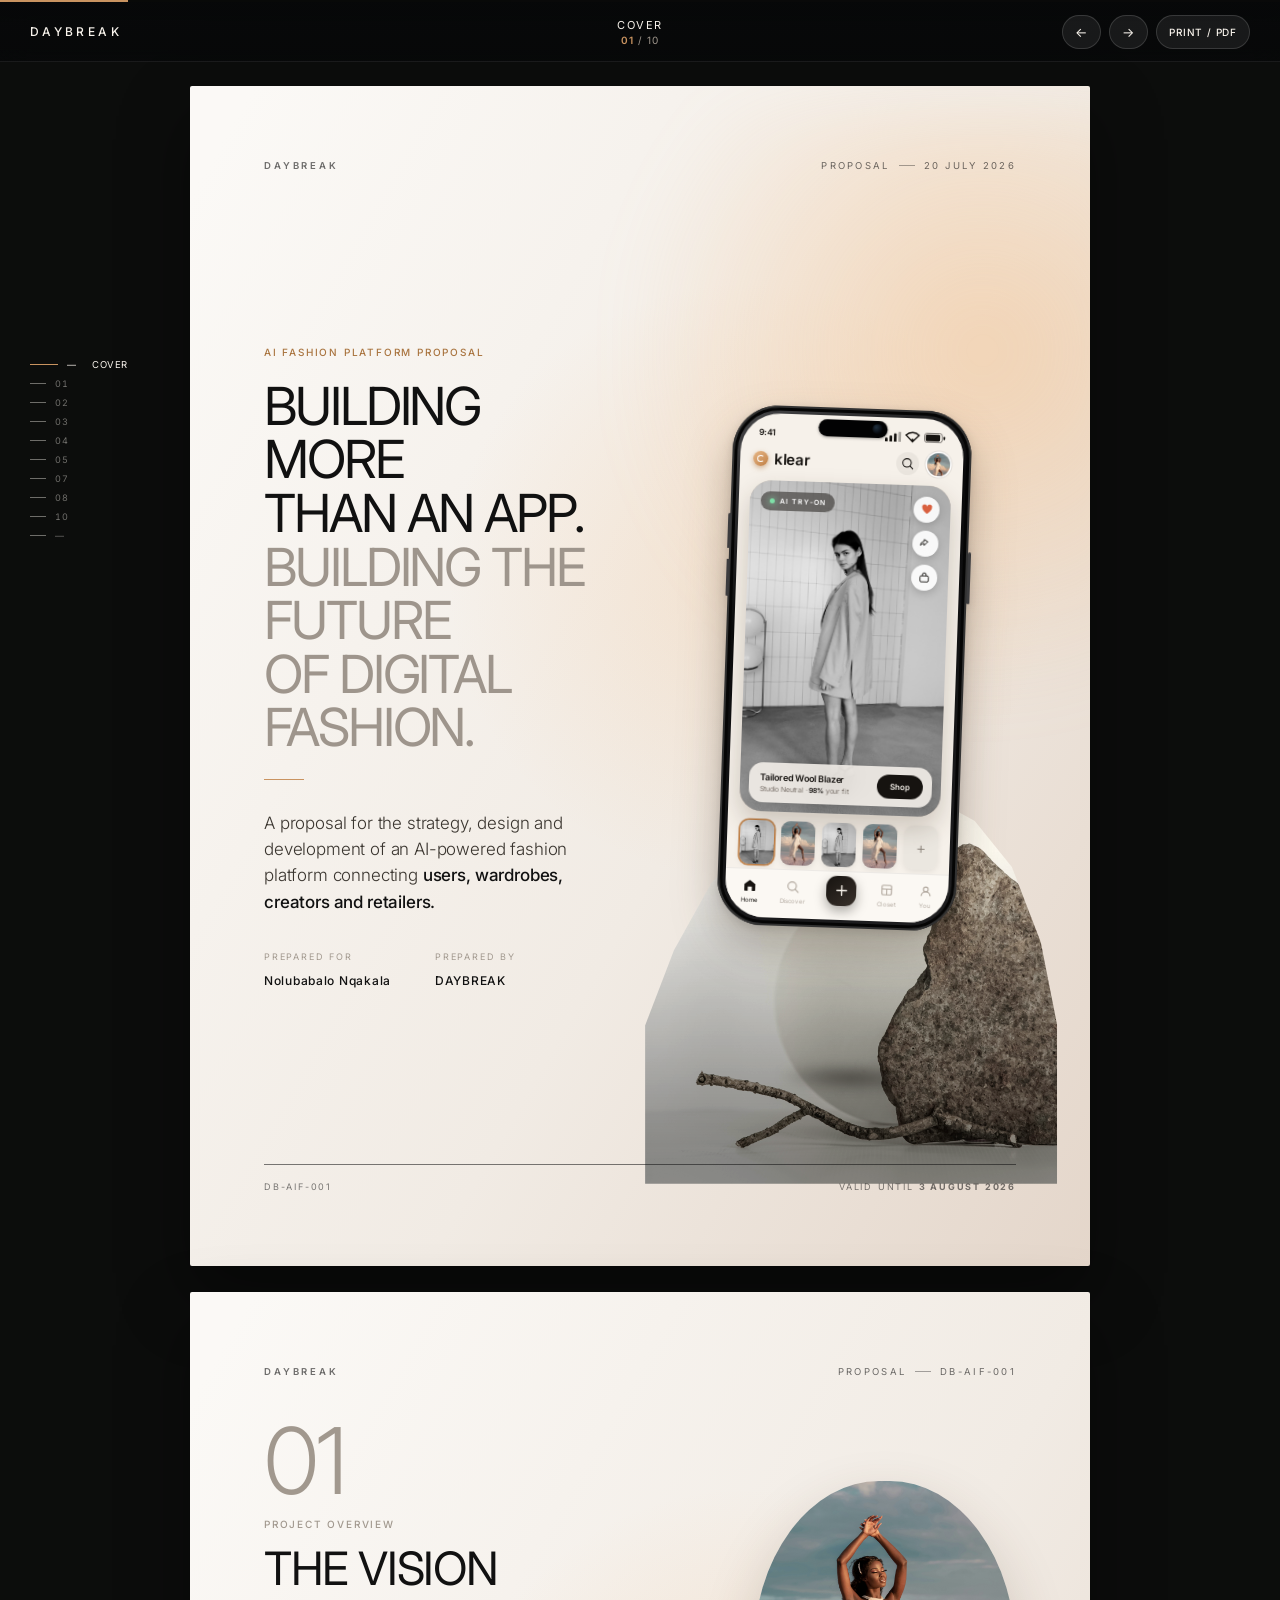
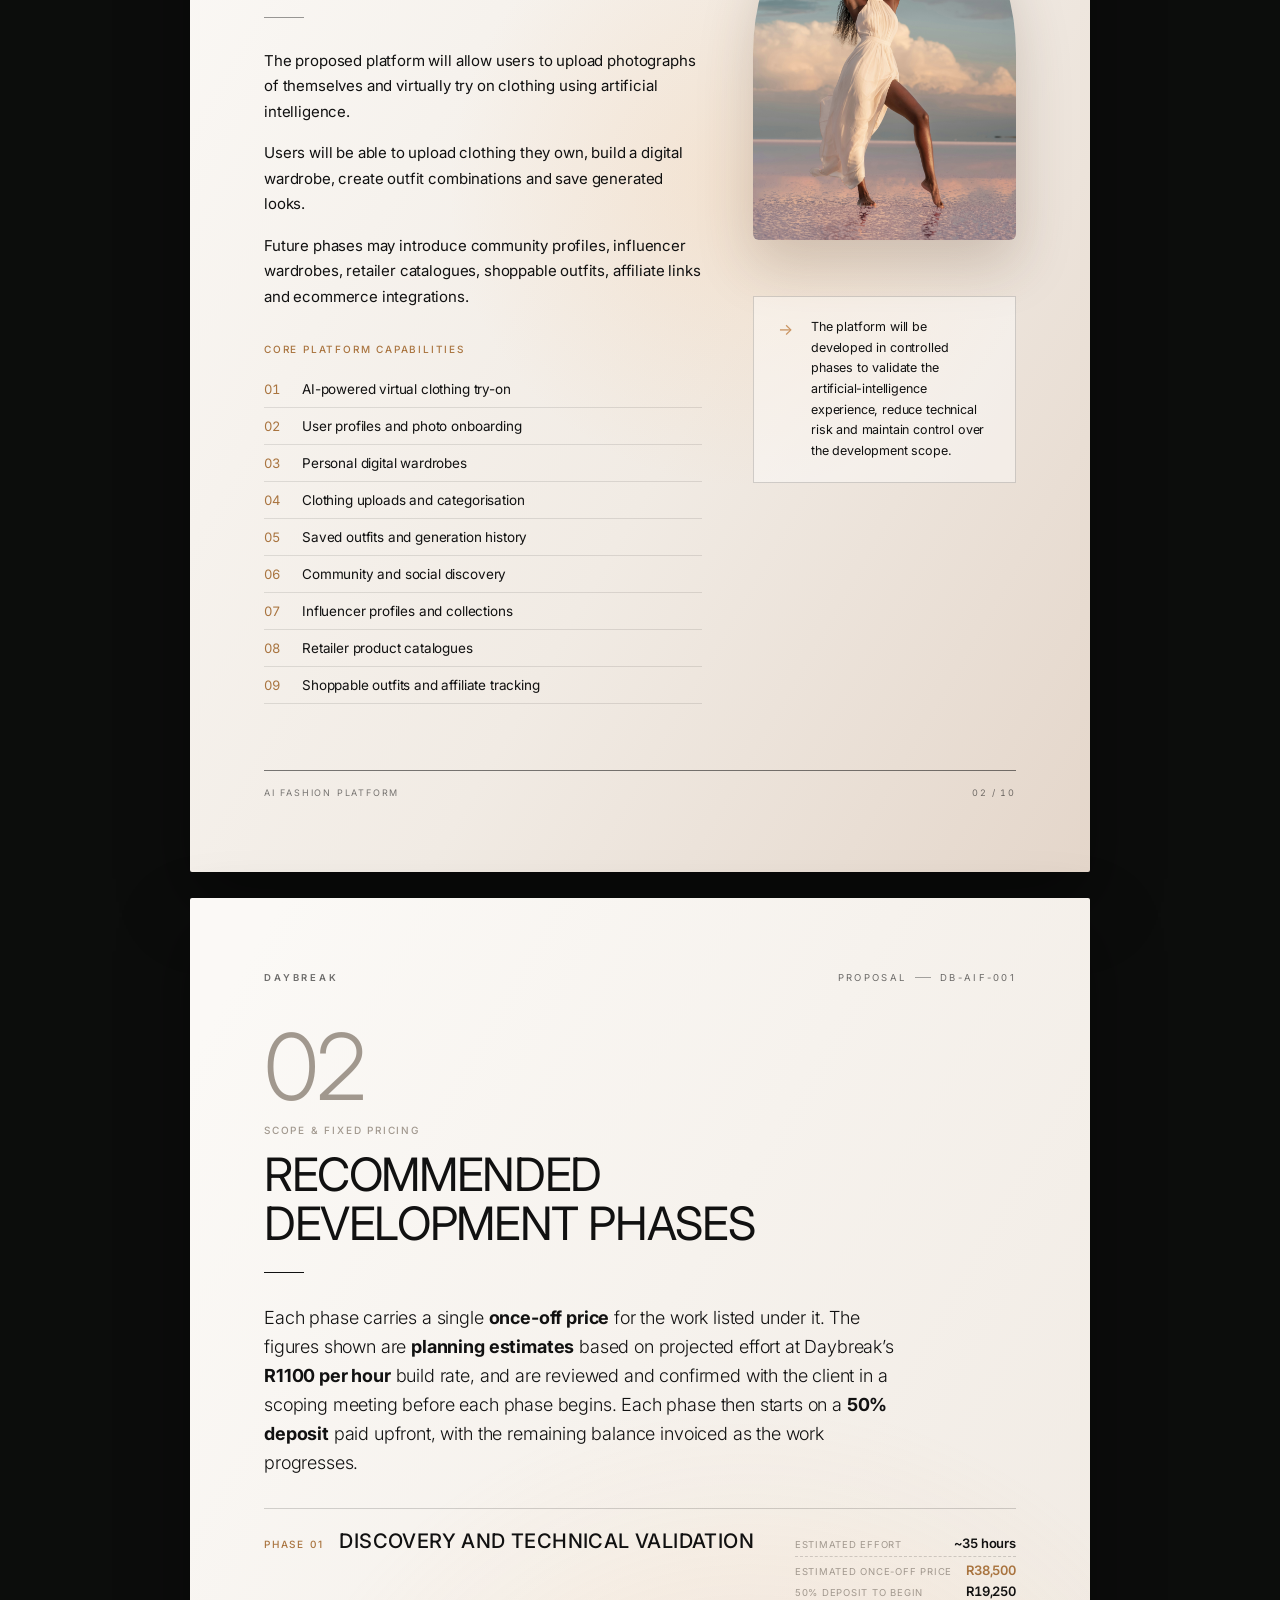
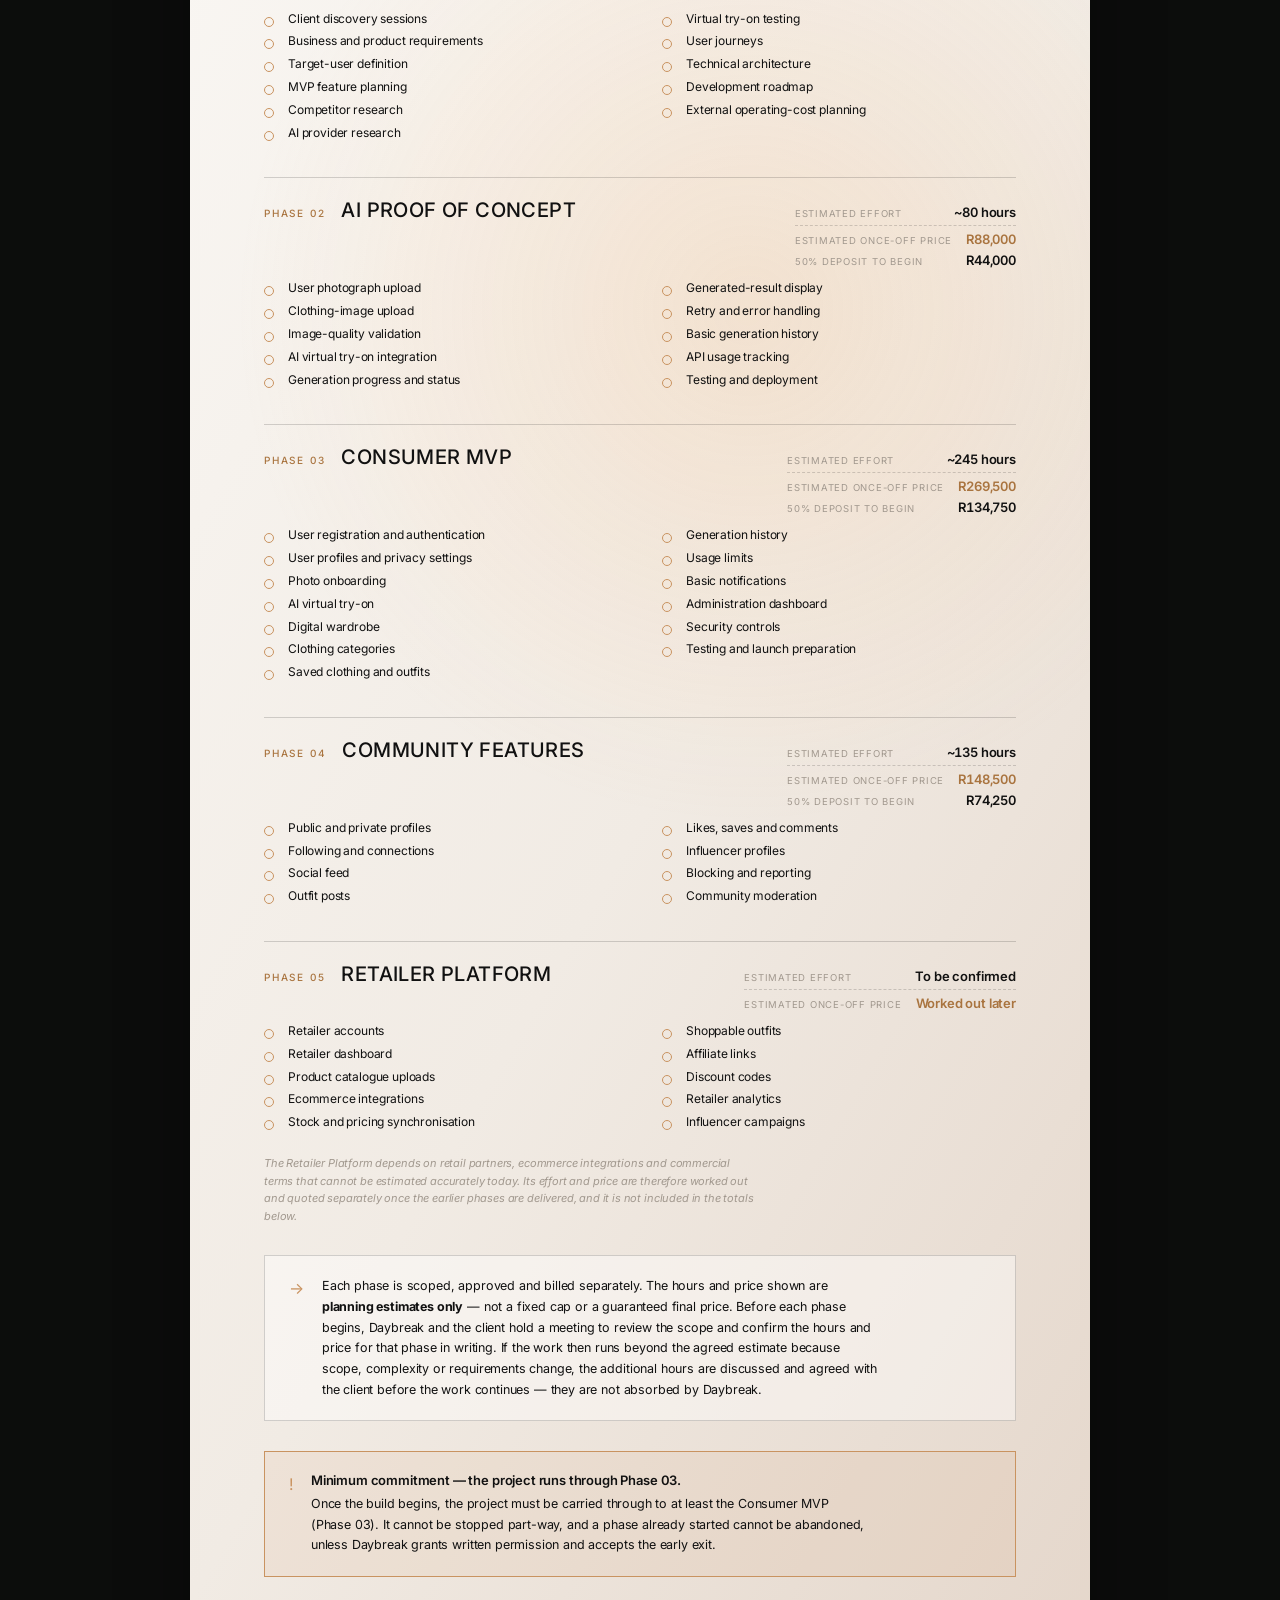
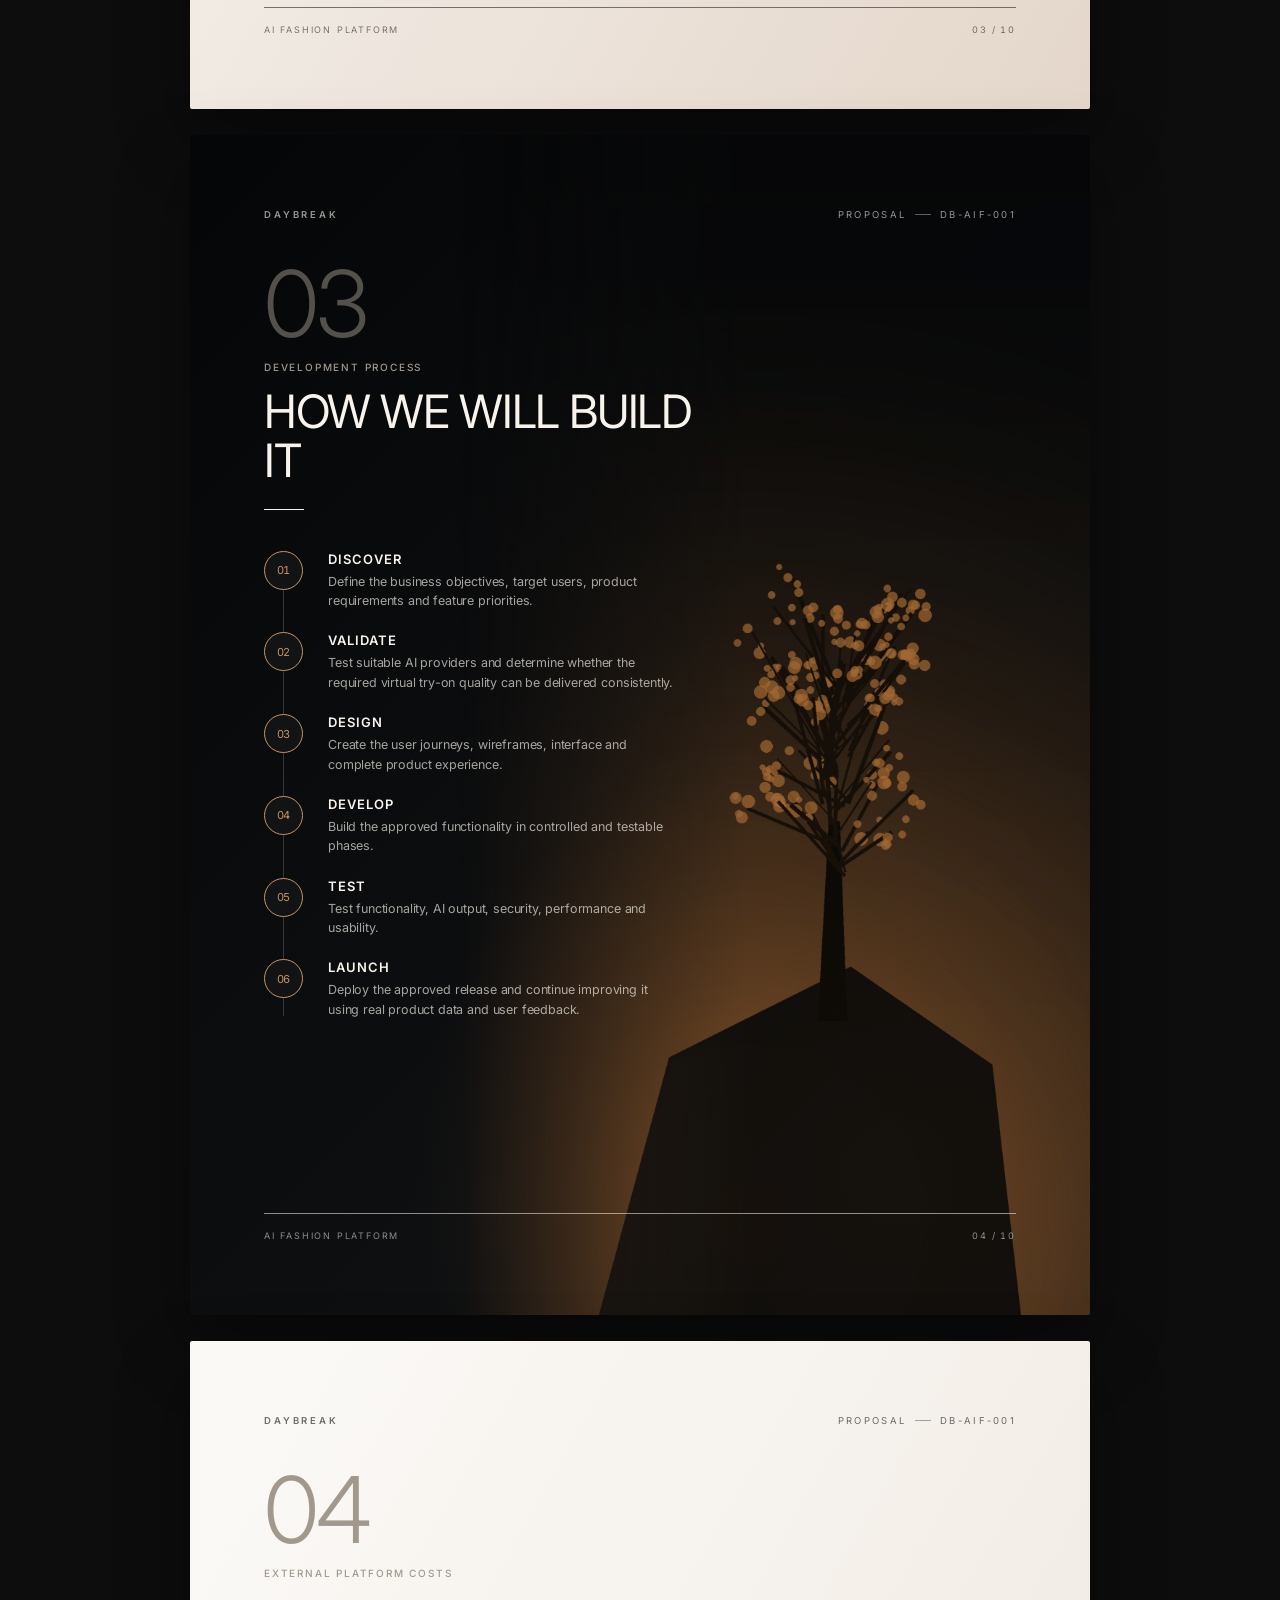
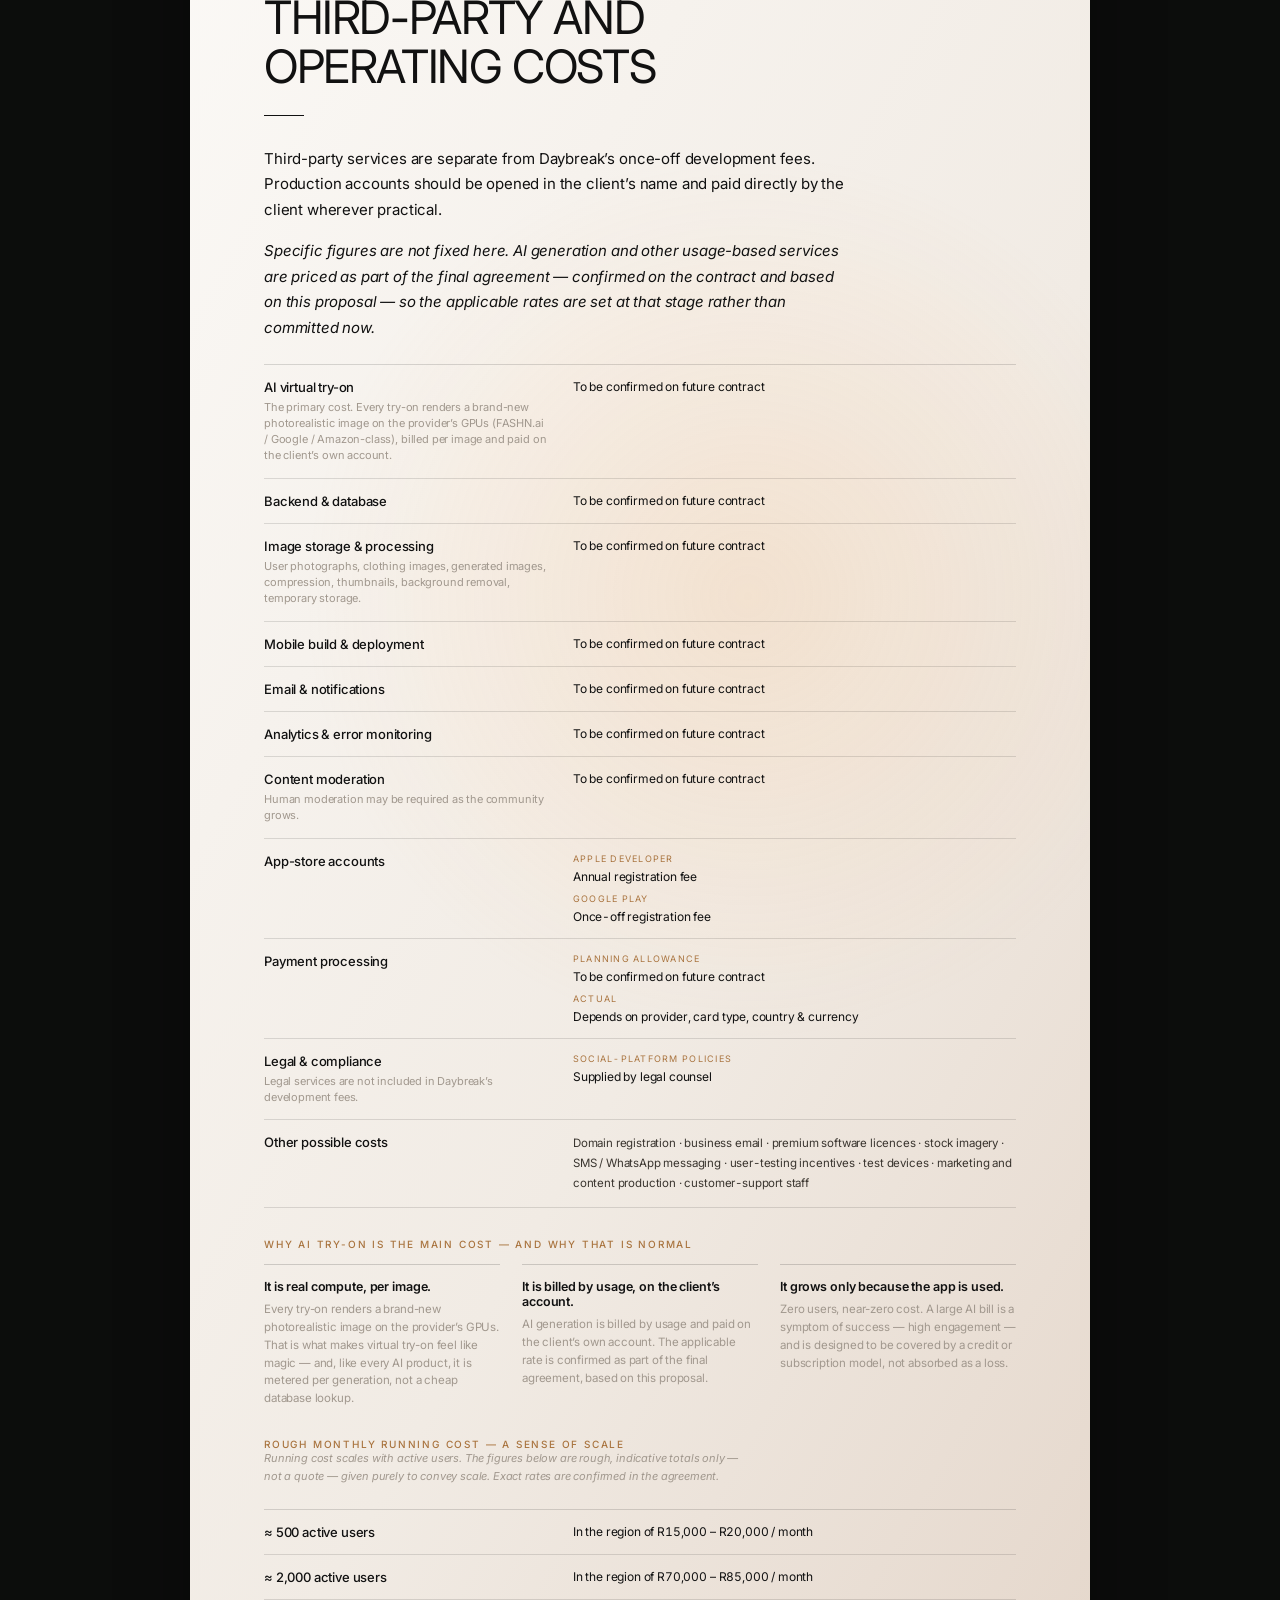
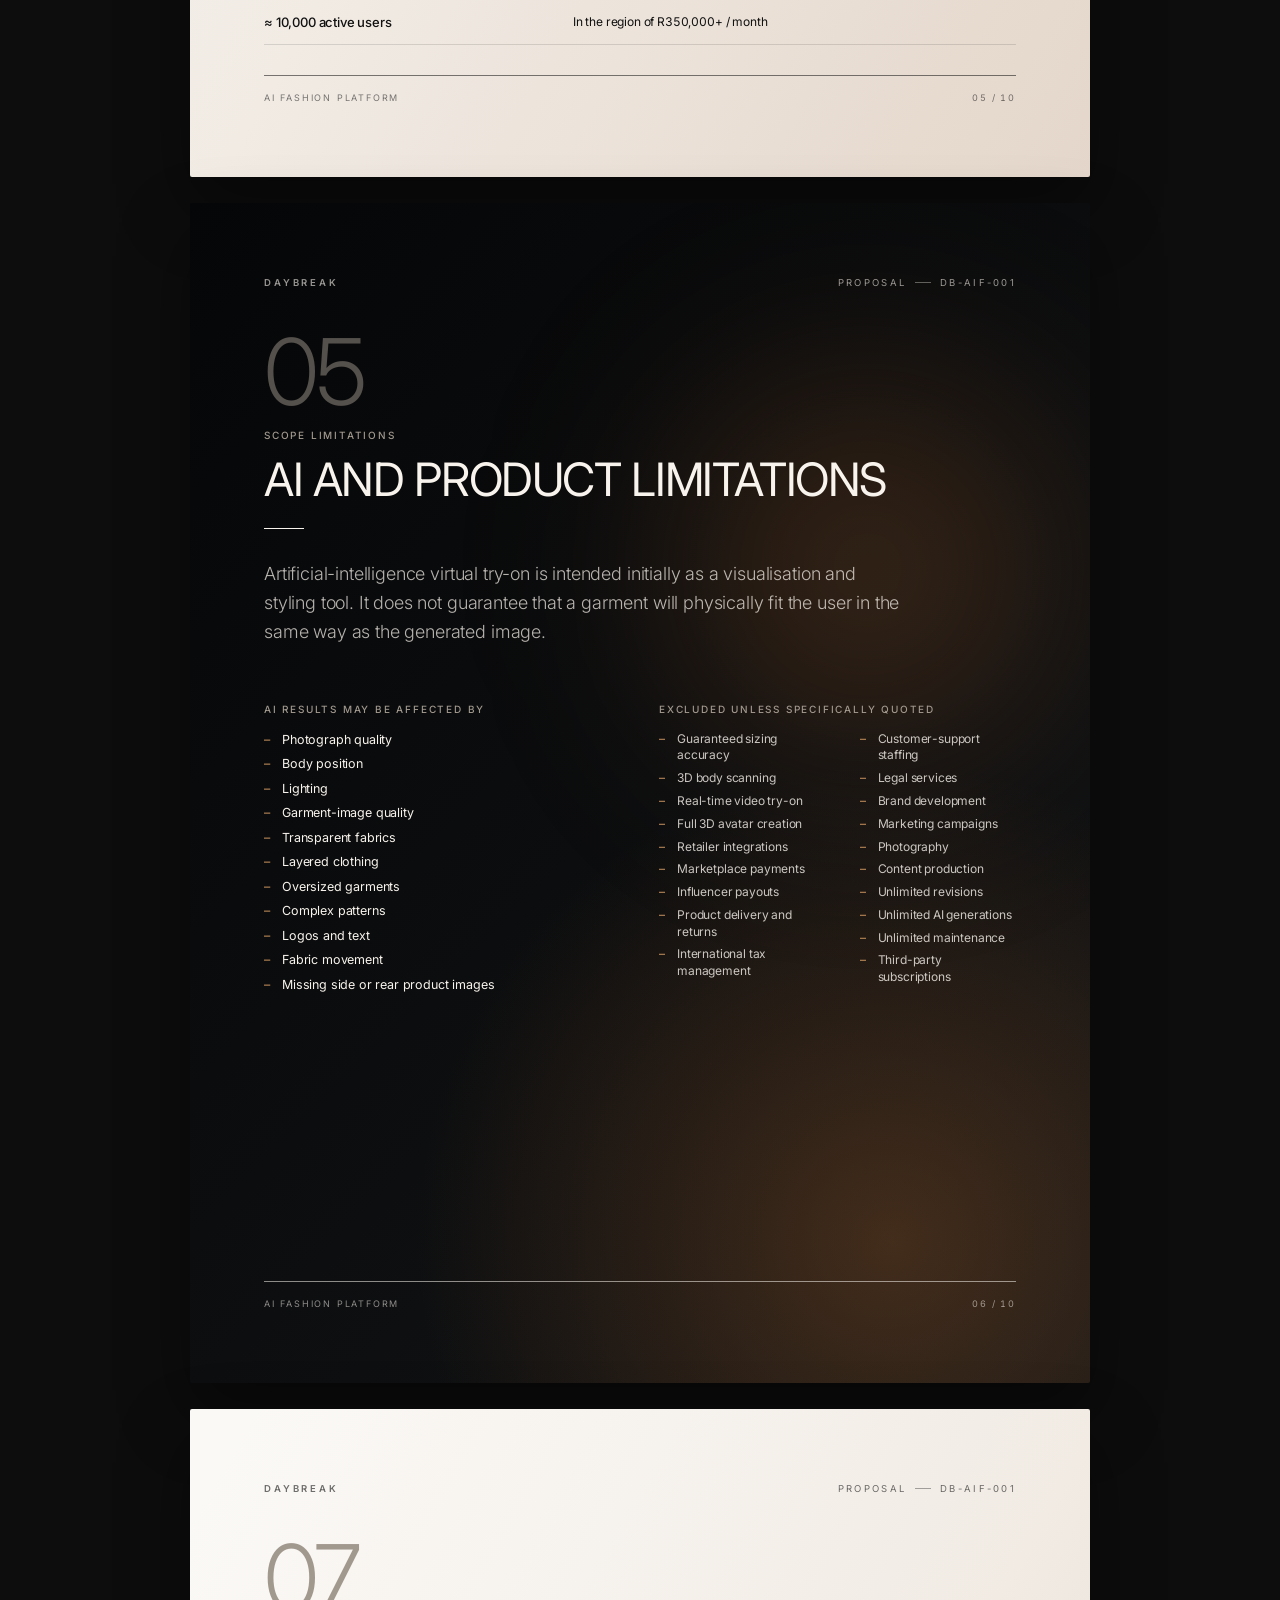
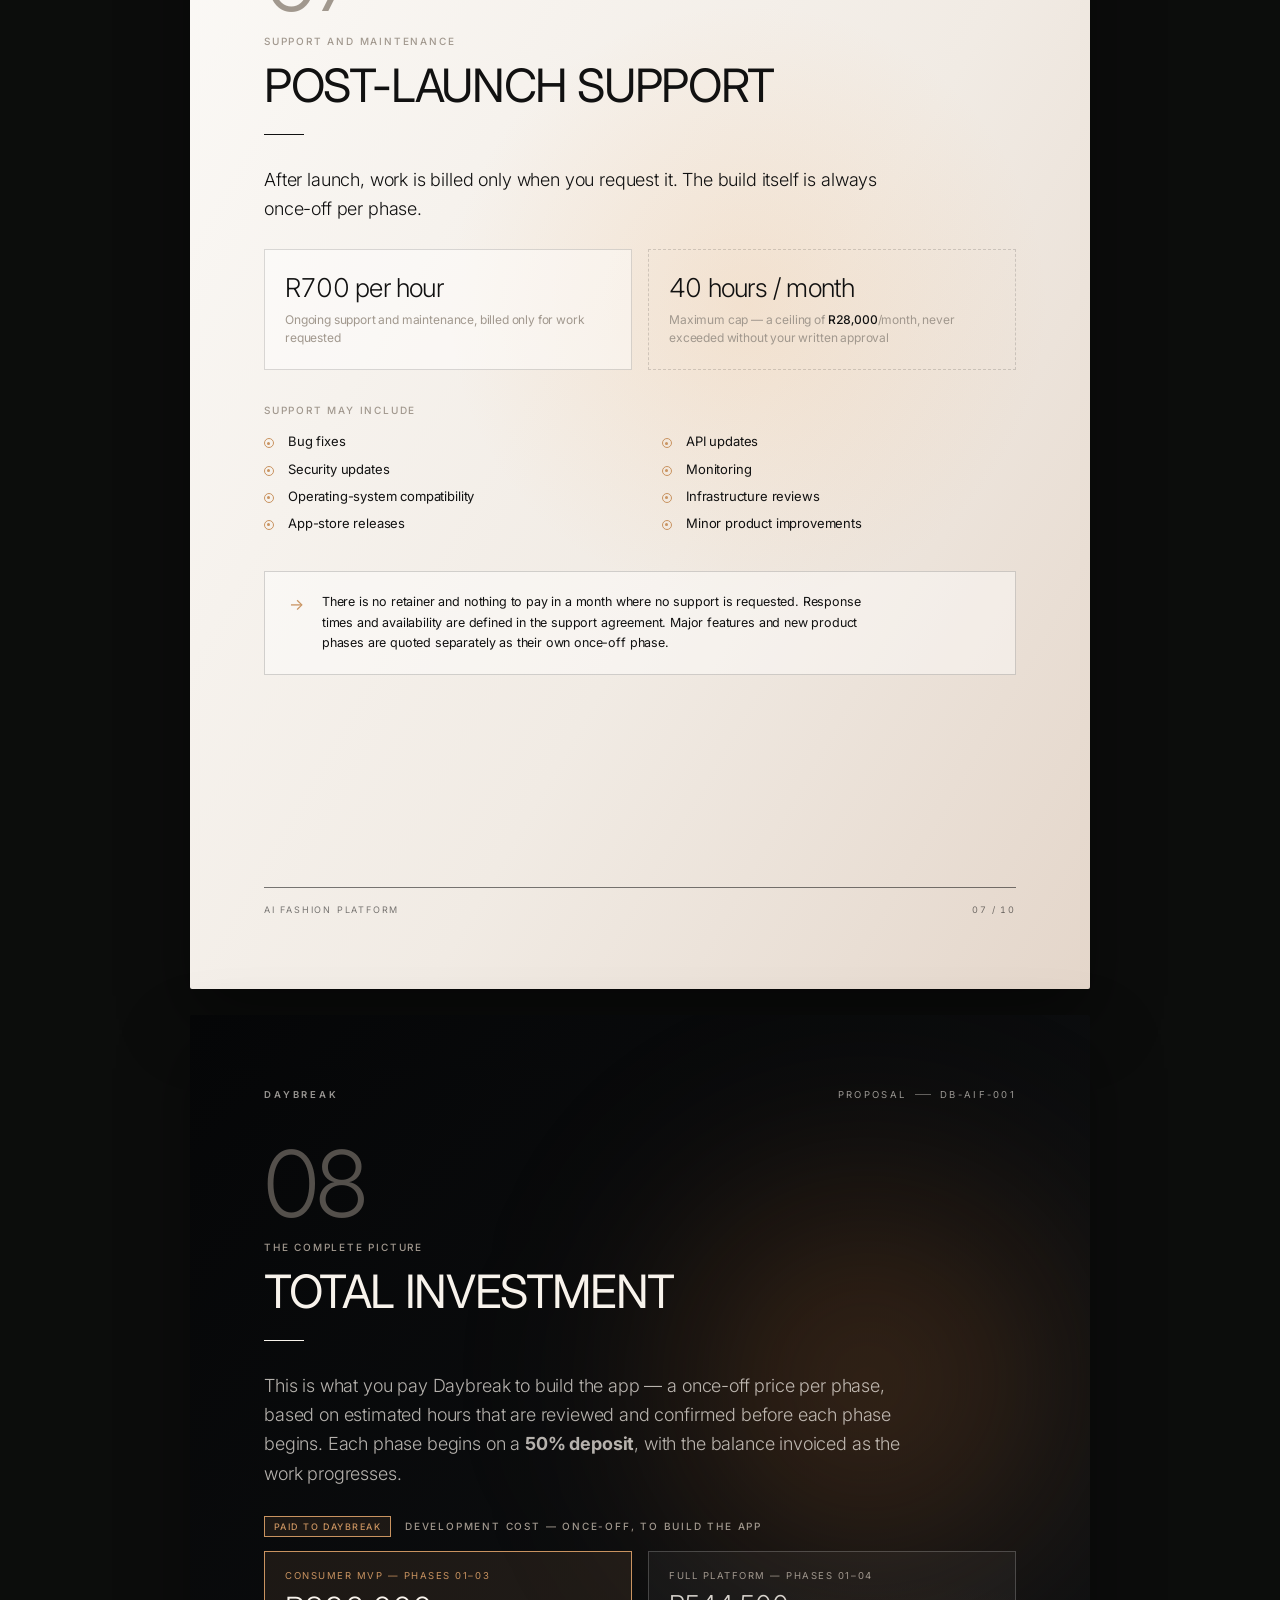
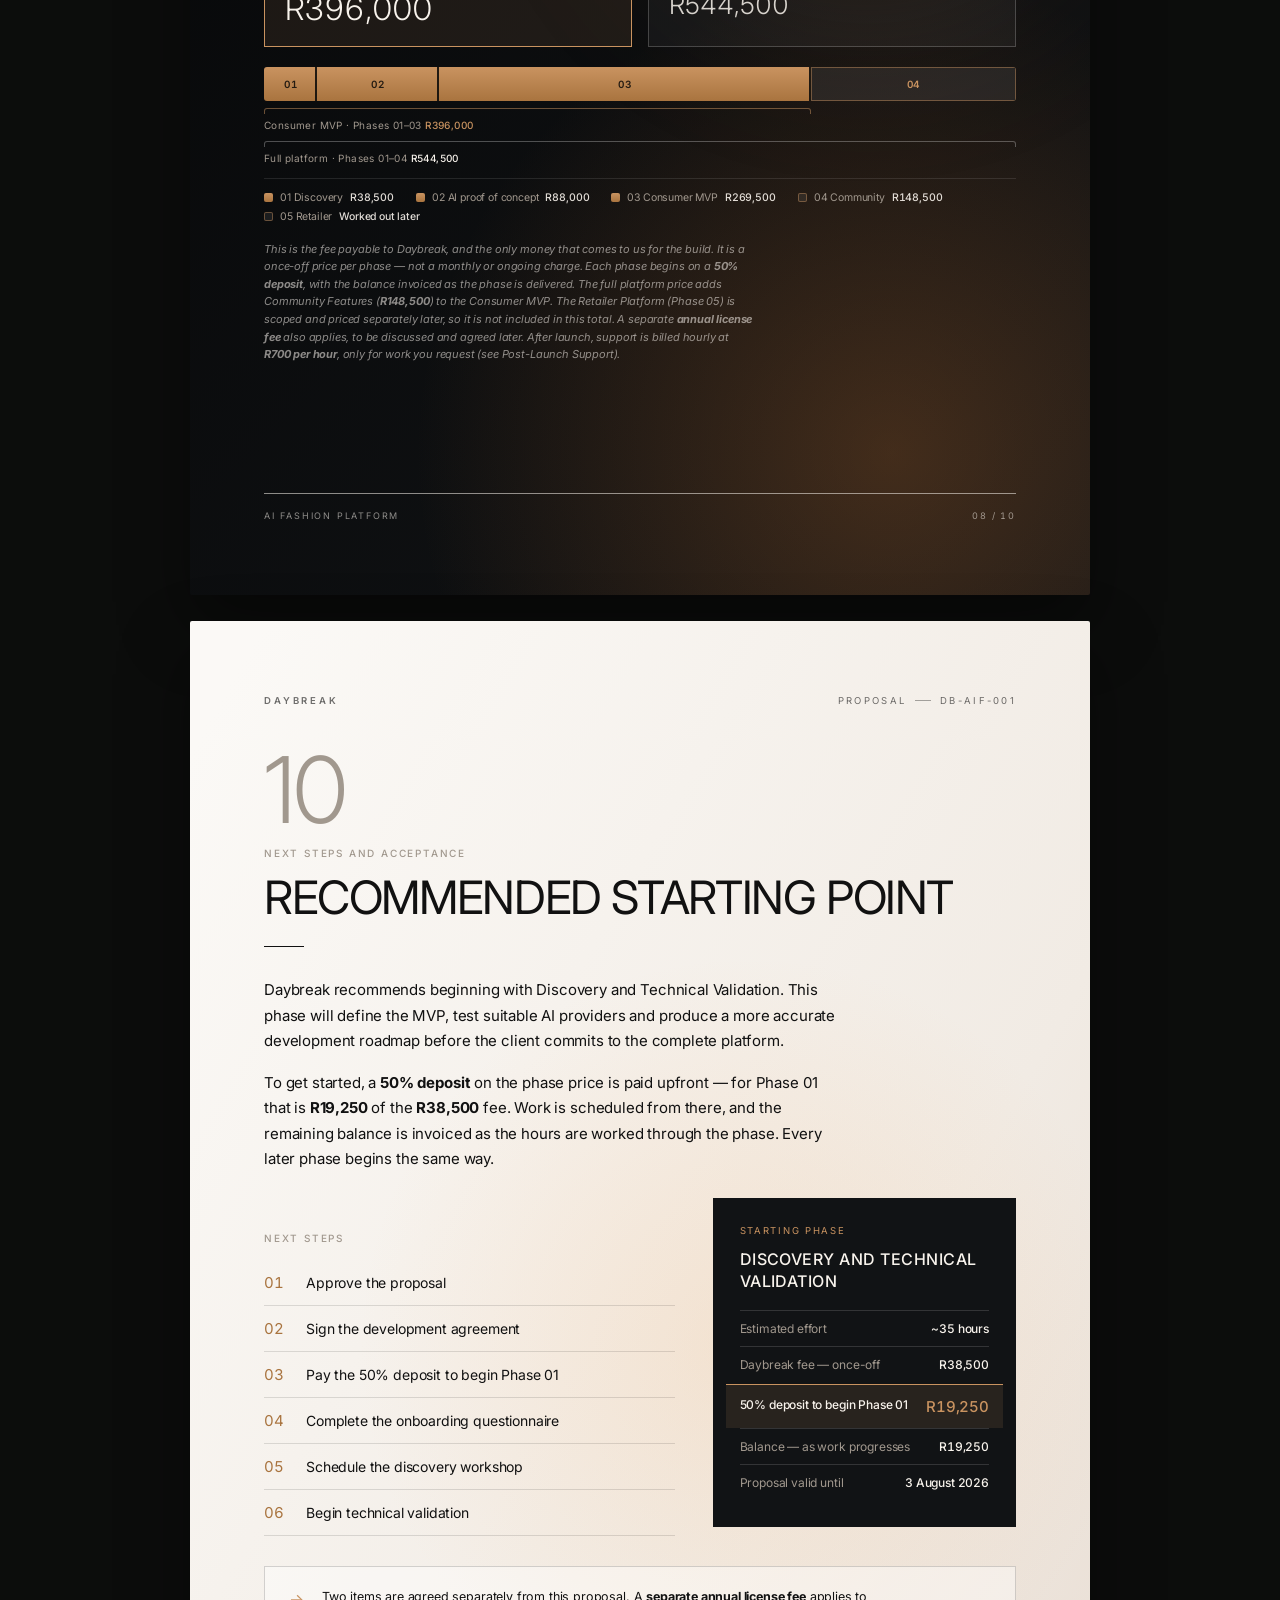
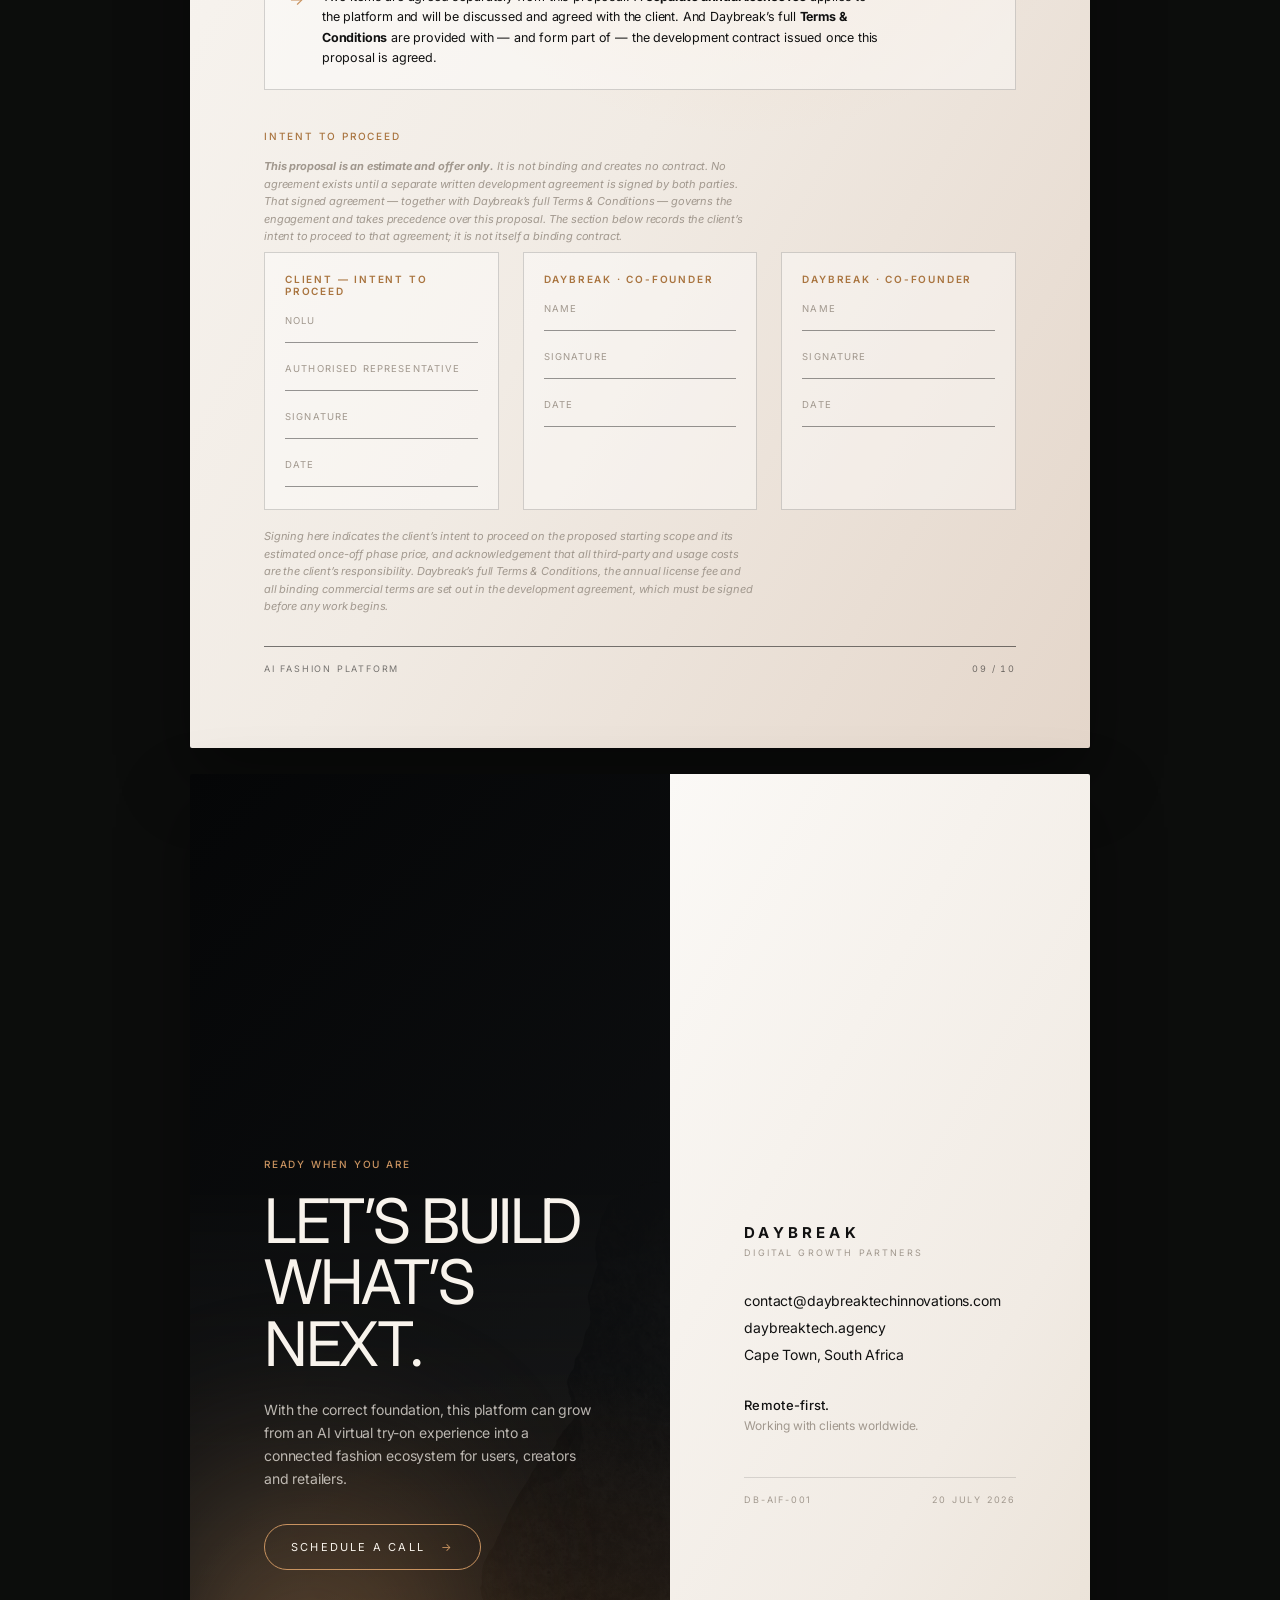
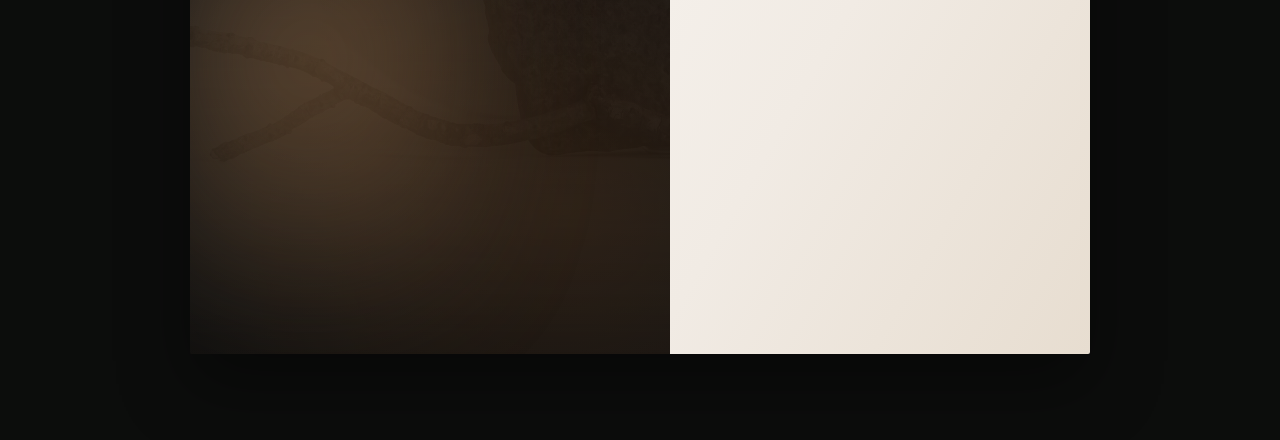
==== commit a111a7da: "Update proposal start date to 20 July 2026 Cover, closing and timeline headers plus proposalData.pro" ====
--- a/index.html
+++ b/index.html
@@ -59,7 +59,7 @@
         <div class="cover-glow" aria-hidden="true"></div>
         <header class="page-head">
           <span class="page-brand">DAYBREAK</span>
-          <span class="page-tag">PROPOSAL<i></i>15 JULY 2026</span>
+          <span class="page-tag">PROPOSAL<i></i>20 JULY 2026</span>
         </header>
 
         <div class="cover-grid">
@@ -880,20 +880,26 @@
           </div>
 
           <div class="cost-why keep">
-            <p class="eyebrow gold">ROUGH MONTHLY RUNNING COST — A SENSE OF SCALE</p>
+            <p class="eyebrow gold">
+              ROUGH MONTHLY RUNNING COST — A SENSE OF SCALE
+            </p>
             <p class="fineprint" style="margin-top: 0">
-              Running cost scales with active users. The figures below are rough,
-              indicative totals only — not a quote — given purely to convey scale.
-              Exact rates are confirmed in the agreement.
+              Running cost scales with active users. The figures below are
+              rough, indicative totals only — not a quote — given purely to
+              convey scale. Exact rates are confirmed in the agreement.
             </p>
             <div class="cost-list tight-list">
               <div class="cost-row">
                 <div class="cost-name">≈ 500 active users</div>
-                <div class="cost-val">In the region of R15,000 – R20,000 / month</div>
+                <div class="cost-val">
+                  In the region of R15,000 – R20,000 / month
+                </div>
               </div>
               <div class="cost-row">
                 <div class="cost-name">≈ 2,000 active users</div>
-                <div class="cost-val">In the region of R70,000 – R85,000 / month</div>
+                <div class="cost-val">
+                  In the region of R70,000 – R85,000 / month
+                </div>
               </div>
               <div class="cost-row">
                 <div class="cost-name">≈ 10,000 active users</div>
@@ -1724,12 +1730,12 @@
             </div>
             <p class="fineprint">
               Signing here indicates the client’s intent to proceed on the
-              proposed starting scope and its estimated once-off phase price, and
-              acknowledgement that all third-party and usage costs are the
+              proposed starting scope and its estimated once-off phase price,
+              and acknowledgement that all third-party and usage costs are the
               client’s responsibility. Daybreak’s full Terms &amp; Conditions,
-              the annual license fee and all binding commercial terms are set out
-              in the development agreement, which must be signed before any work
-              begins.
+              the annual license fee and all binding commercial terms are set
+              out in the development agreement, which must be signed before any
+              work begins.
             </p>
           </div>
         </div>
@@ -1778,7 +1784,7 @@
           </div>
           <div class="contact-foot">
             <span>DB-AIF-001</span>
-            <span>15 JULY 2026</span>
+            <span>20 JULY 2026</span>
           </div>
         </div>
       </article>
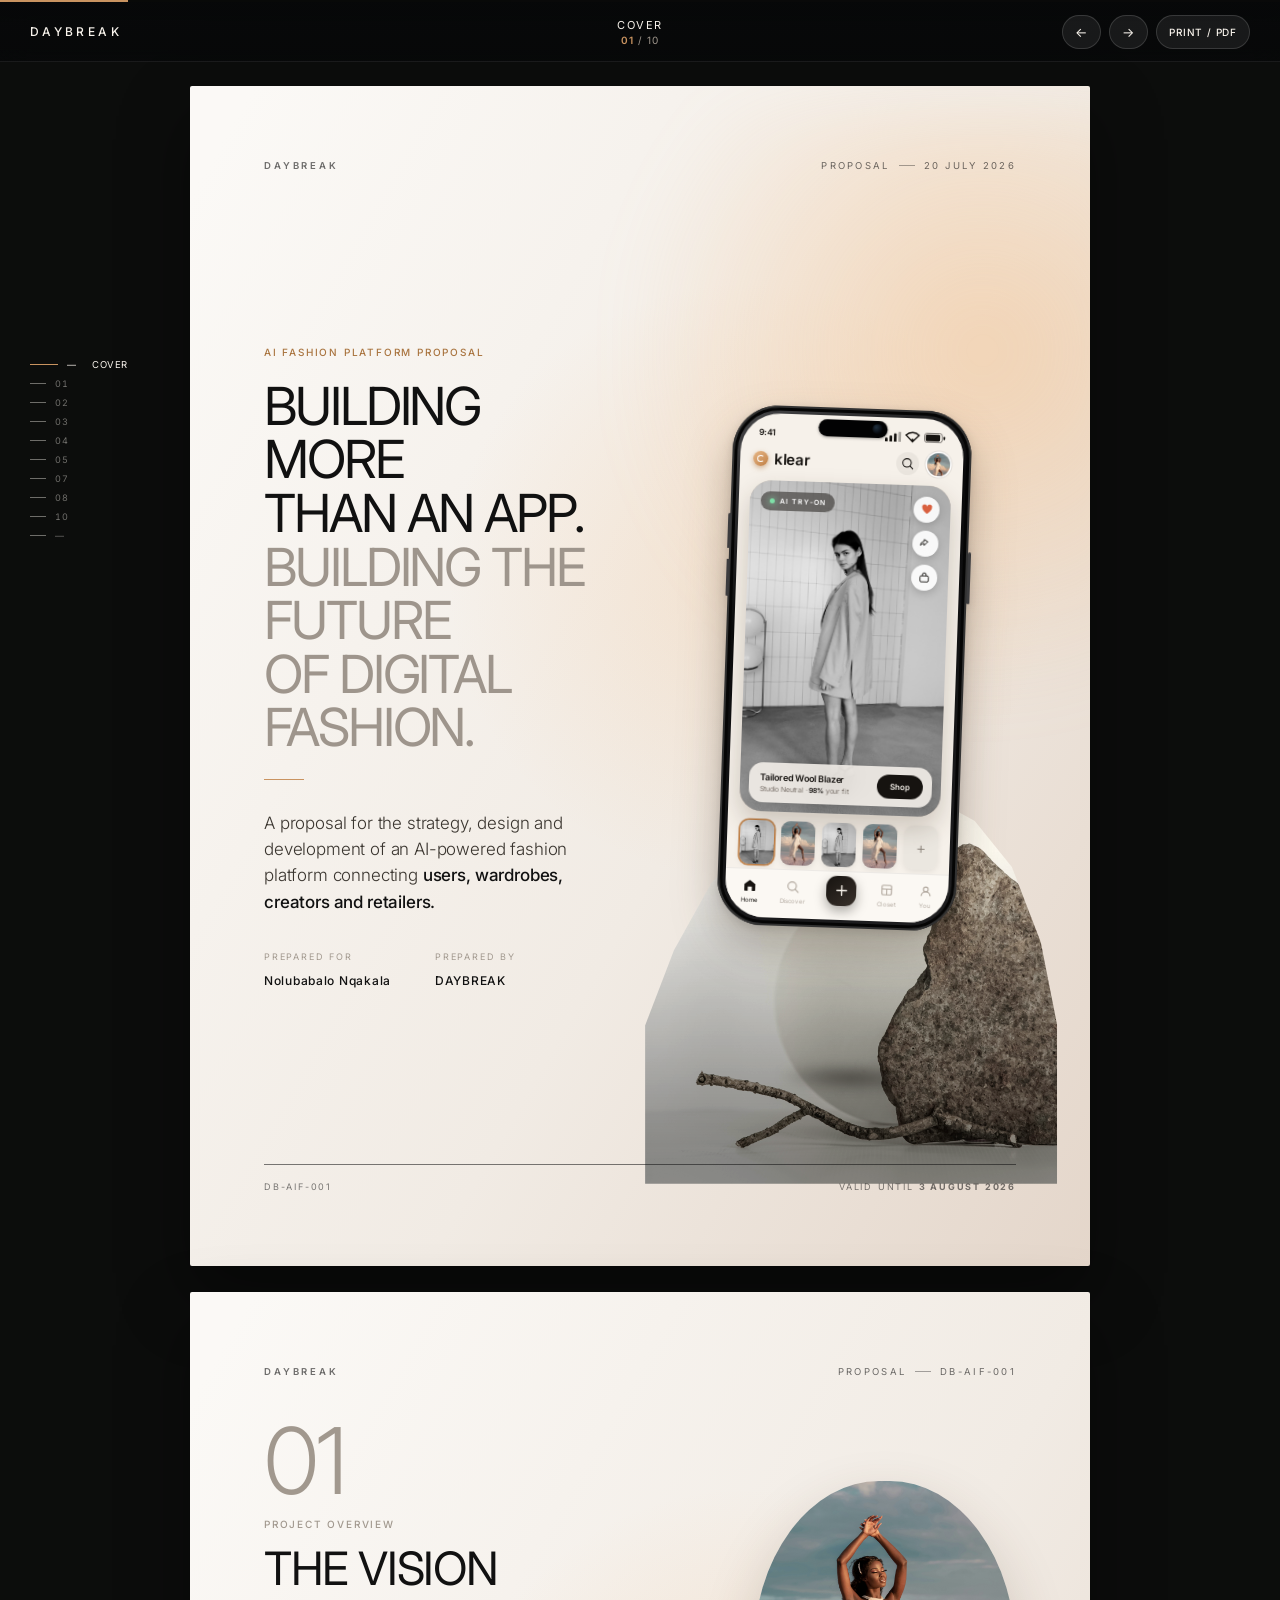
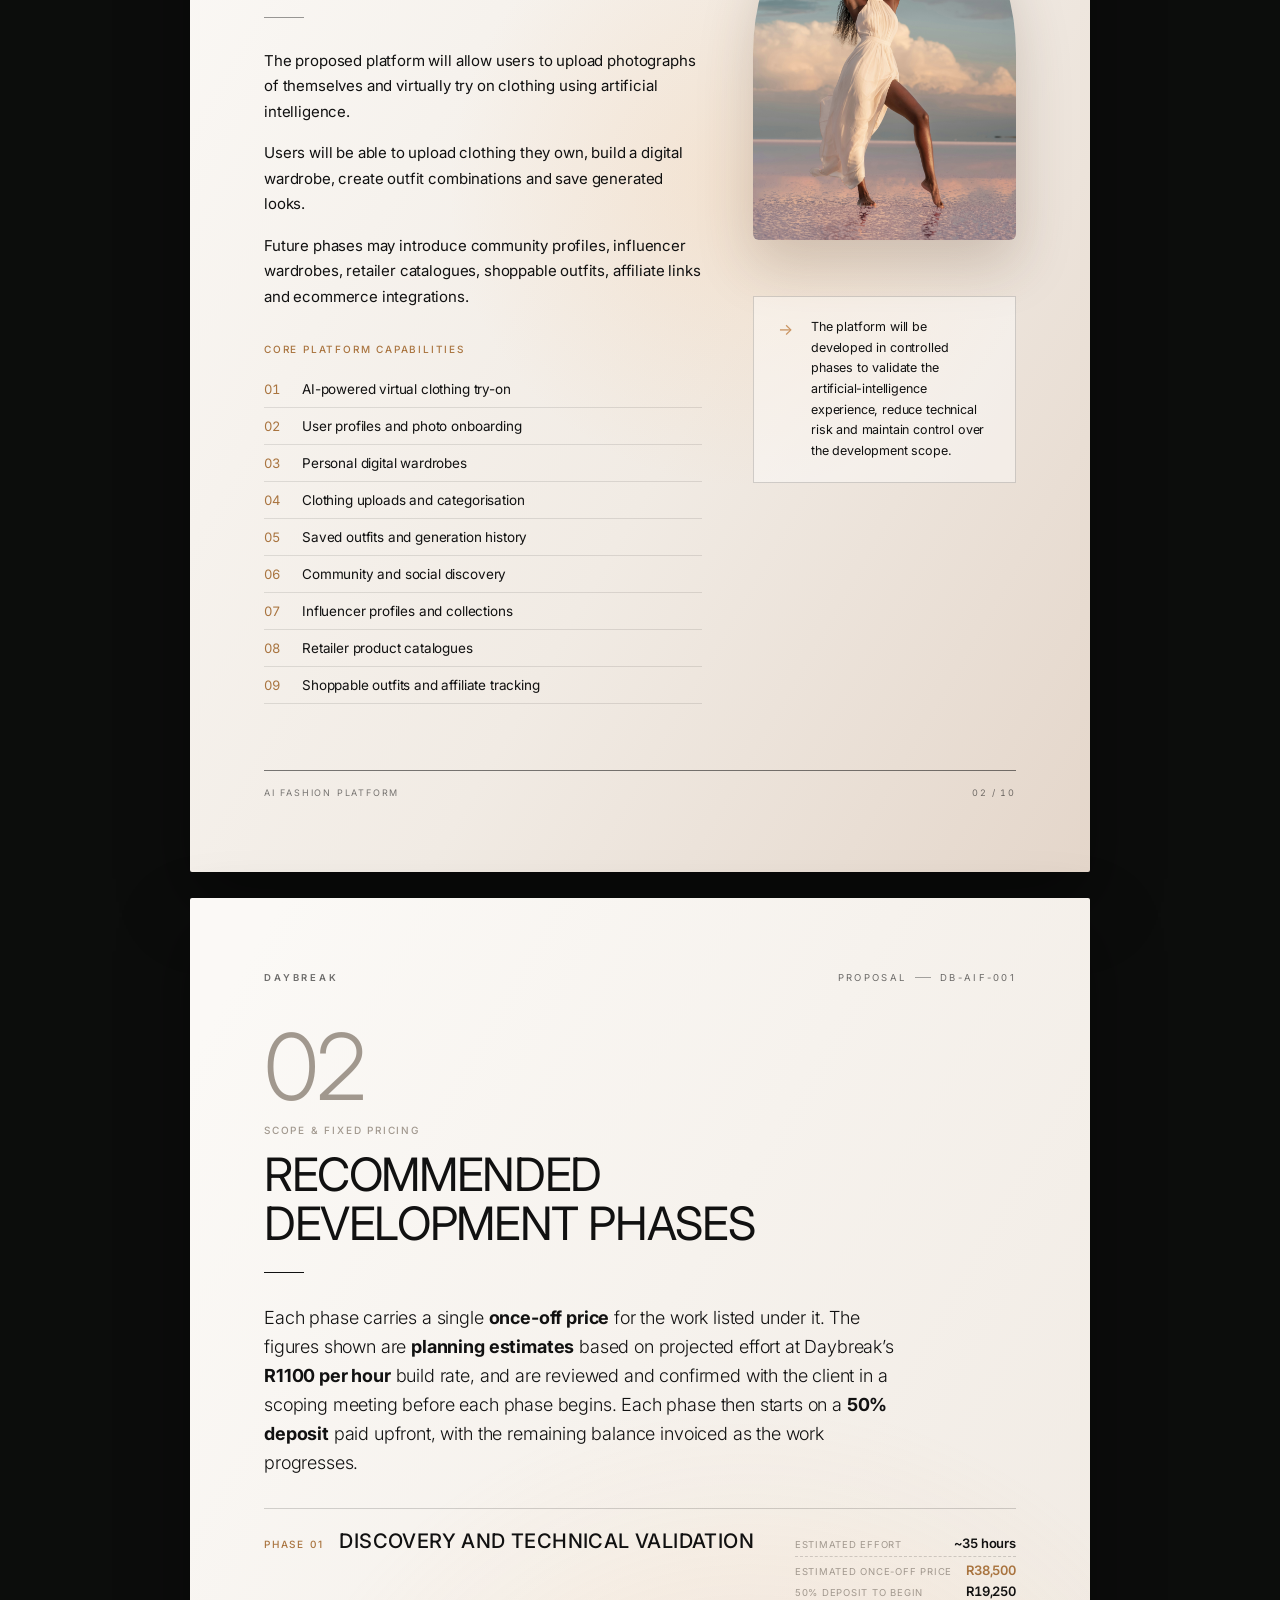
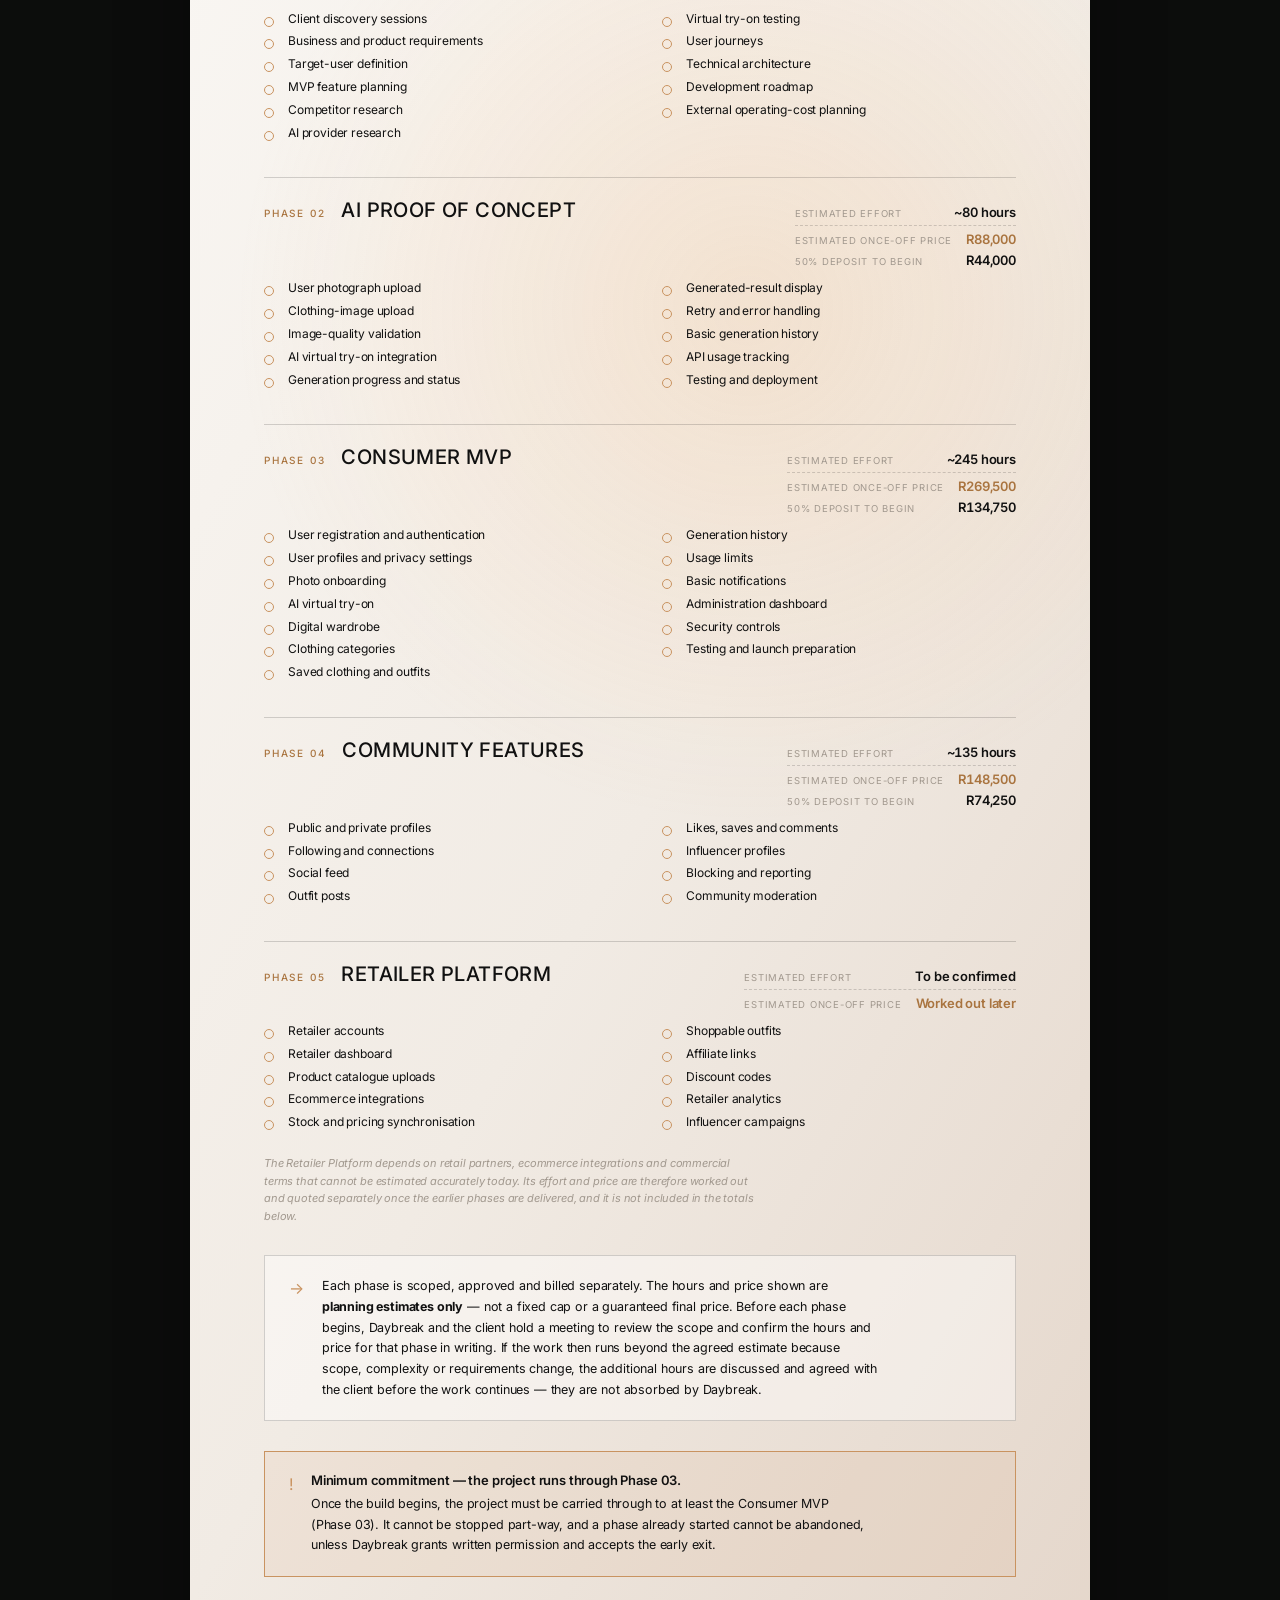
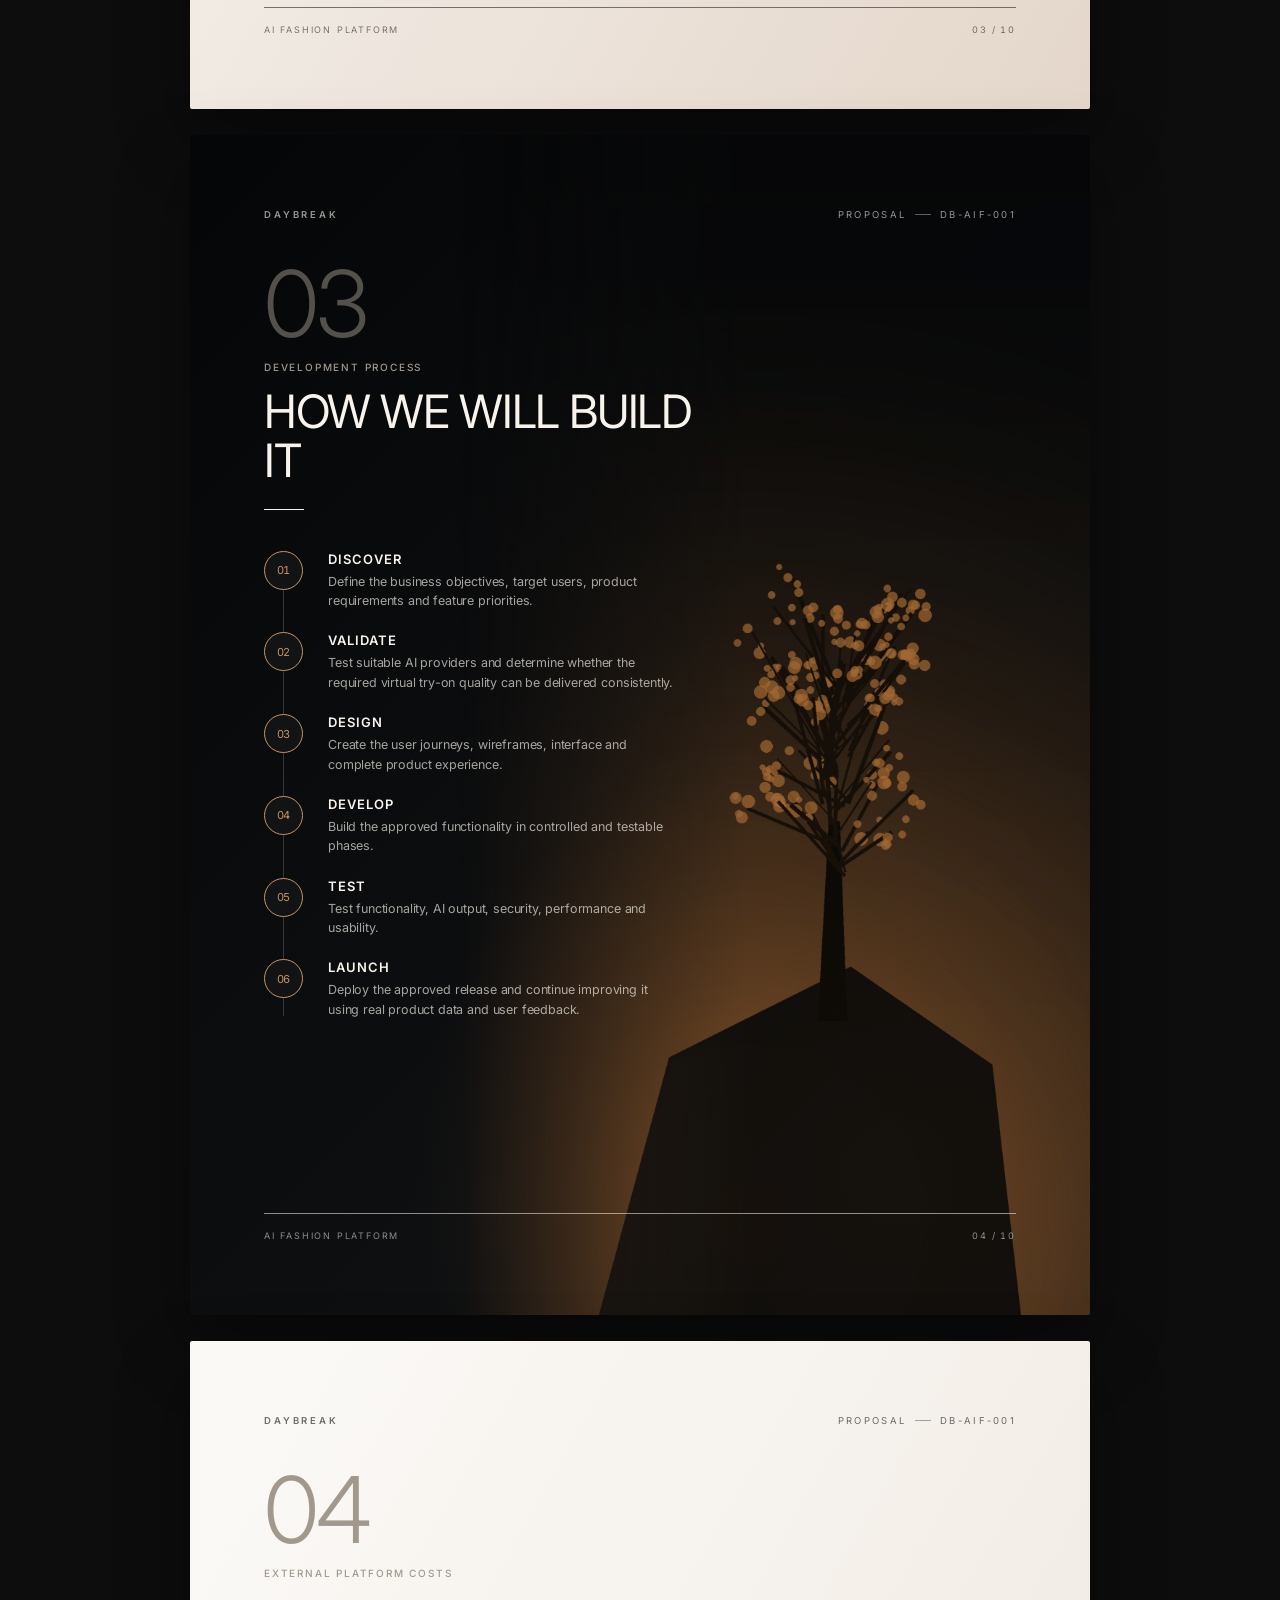
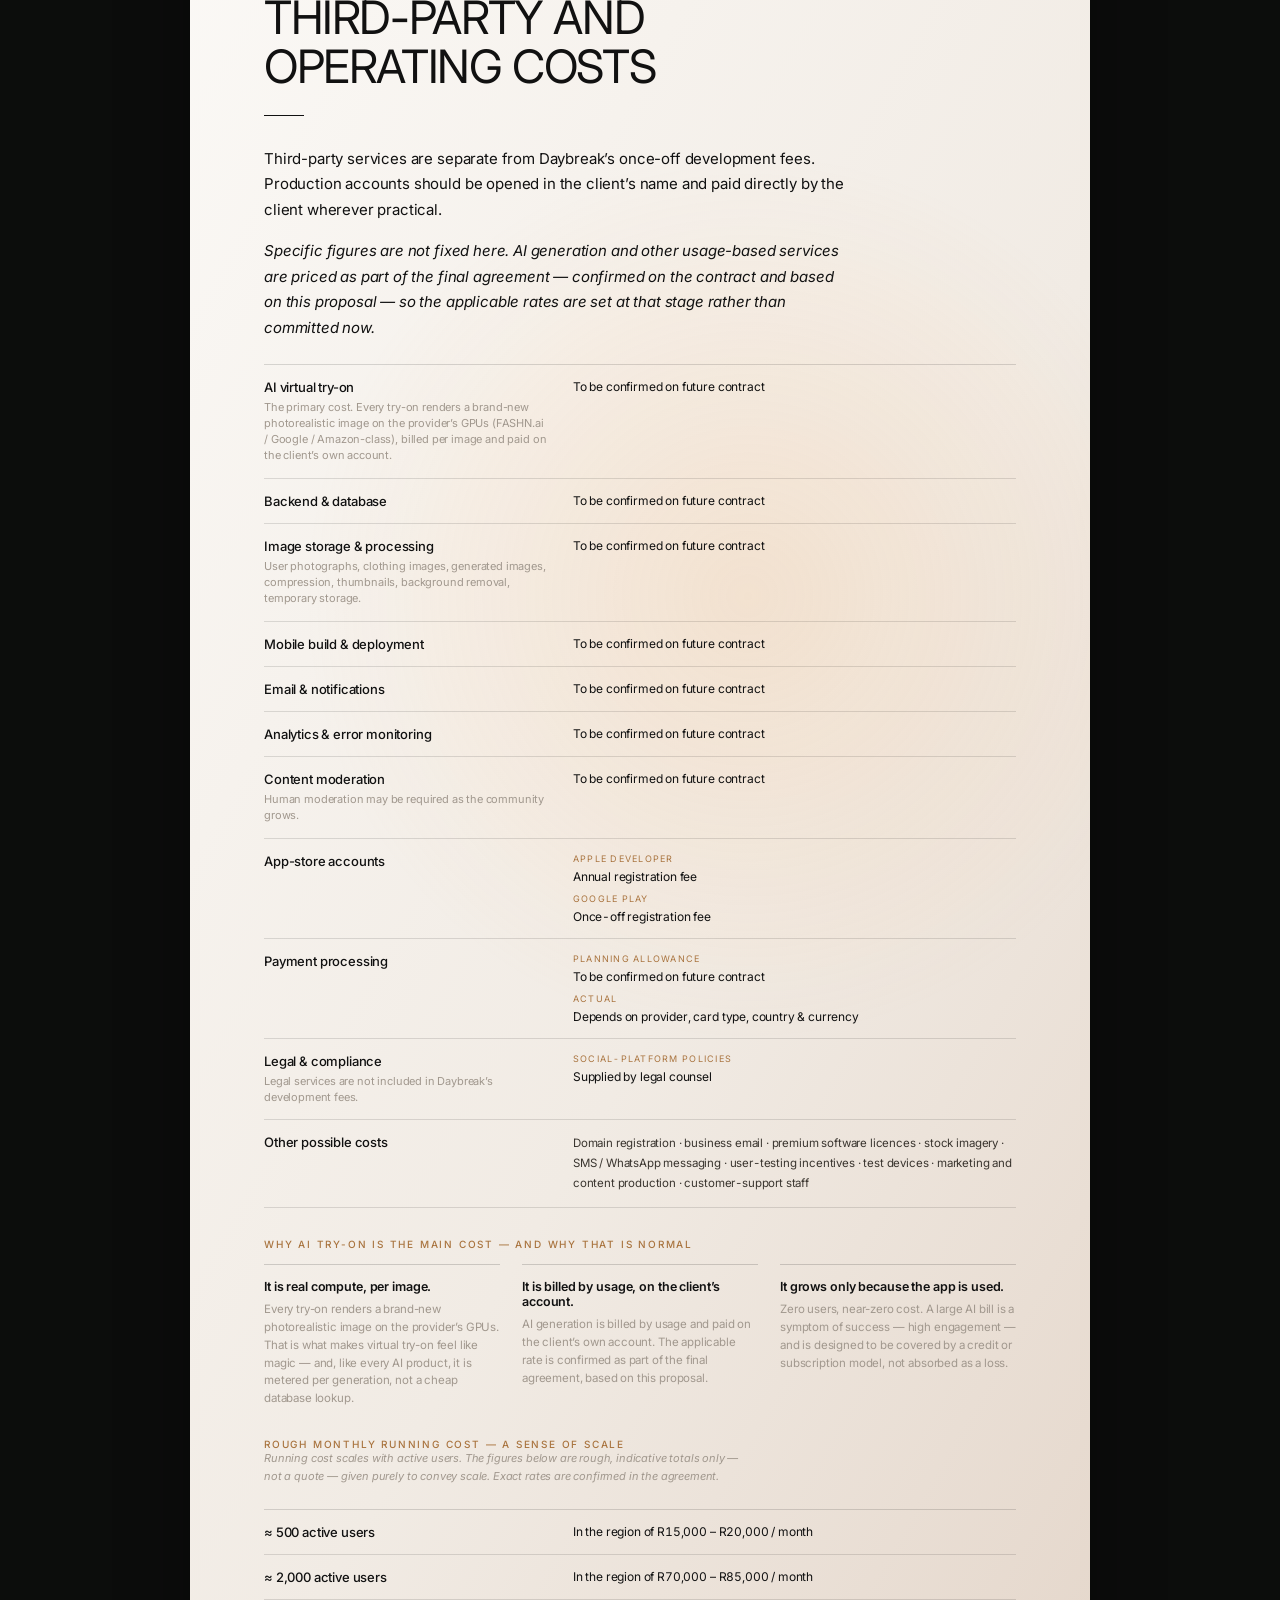
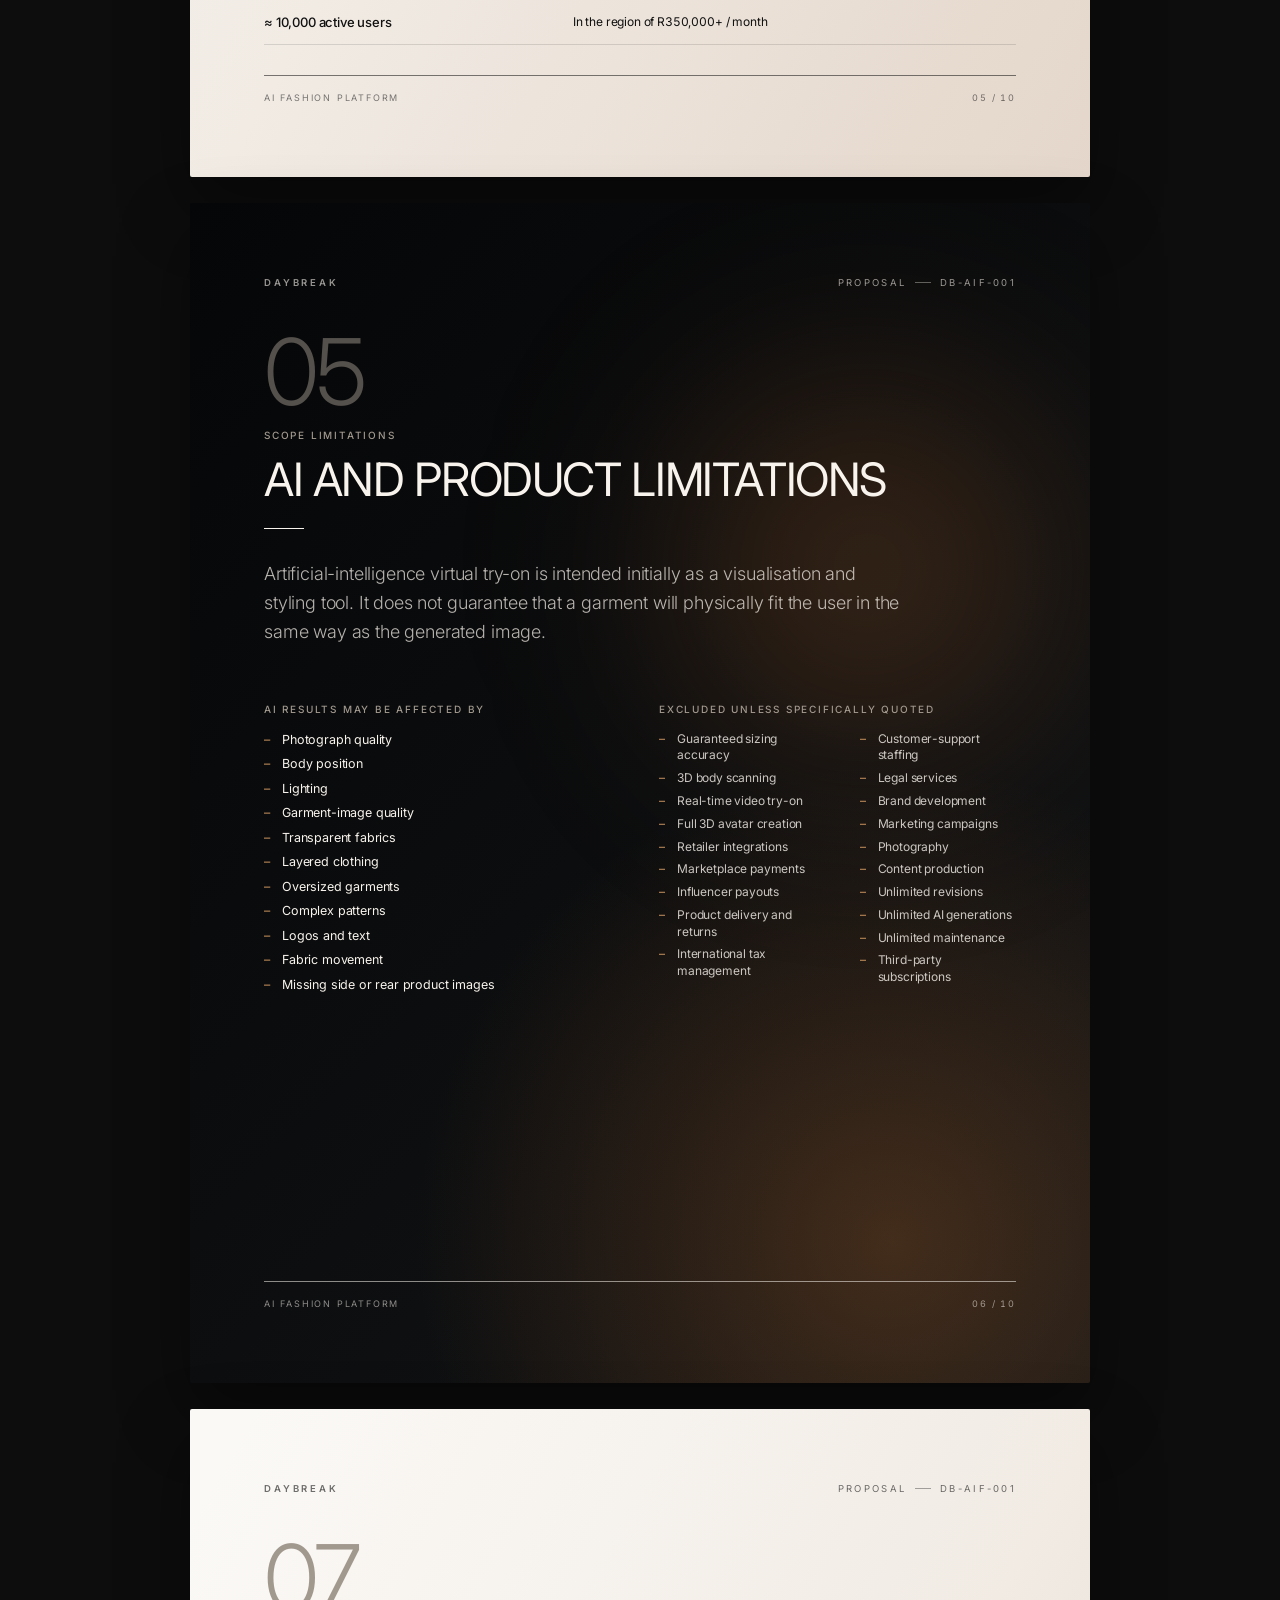
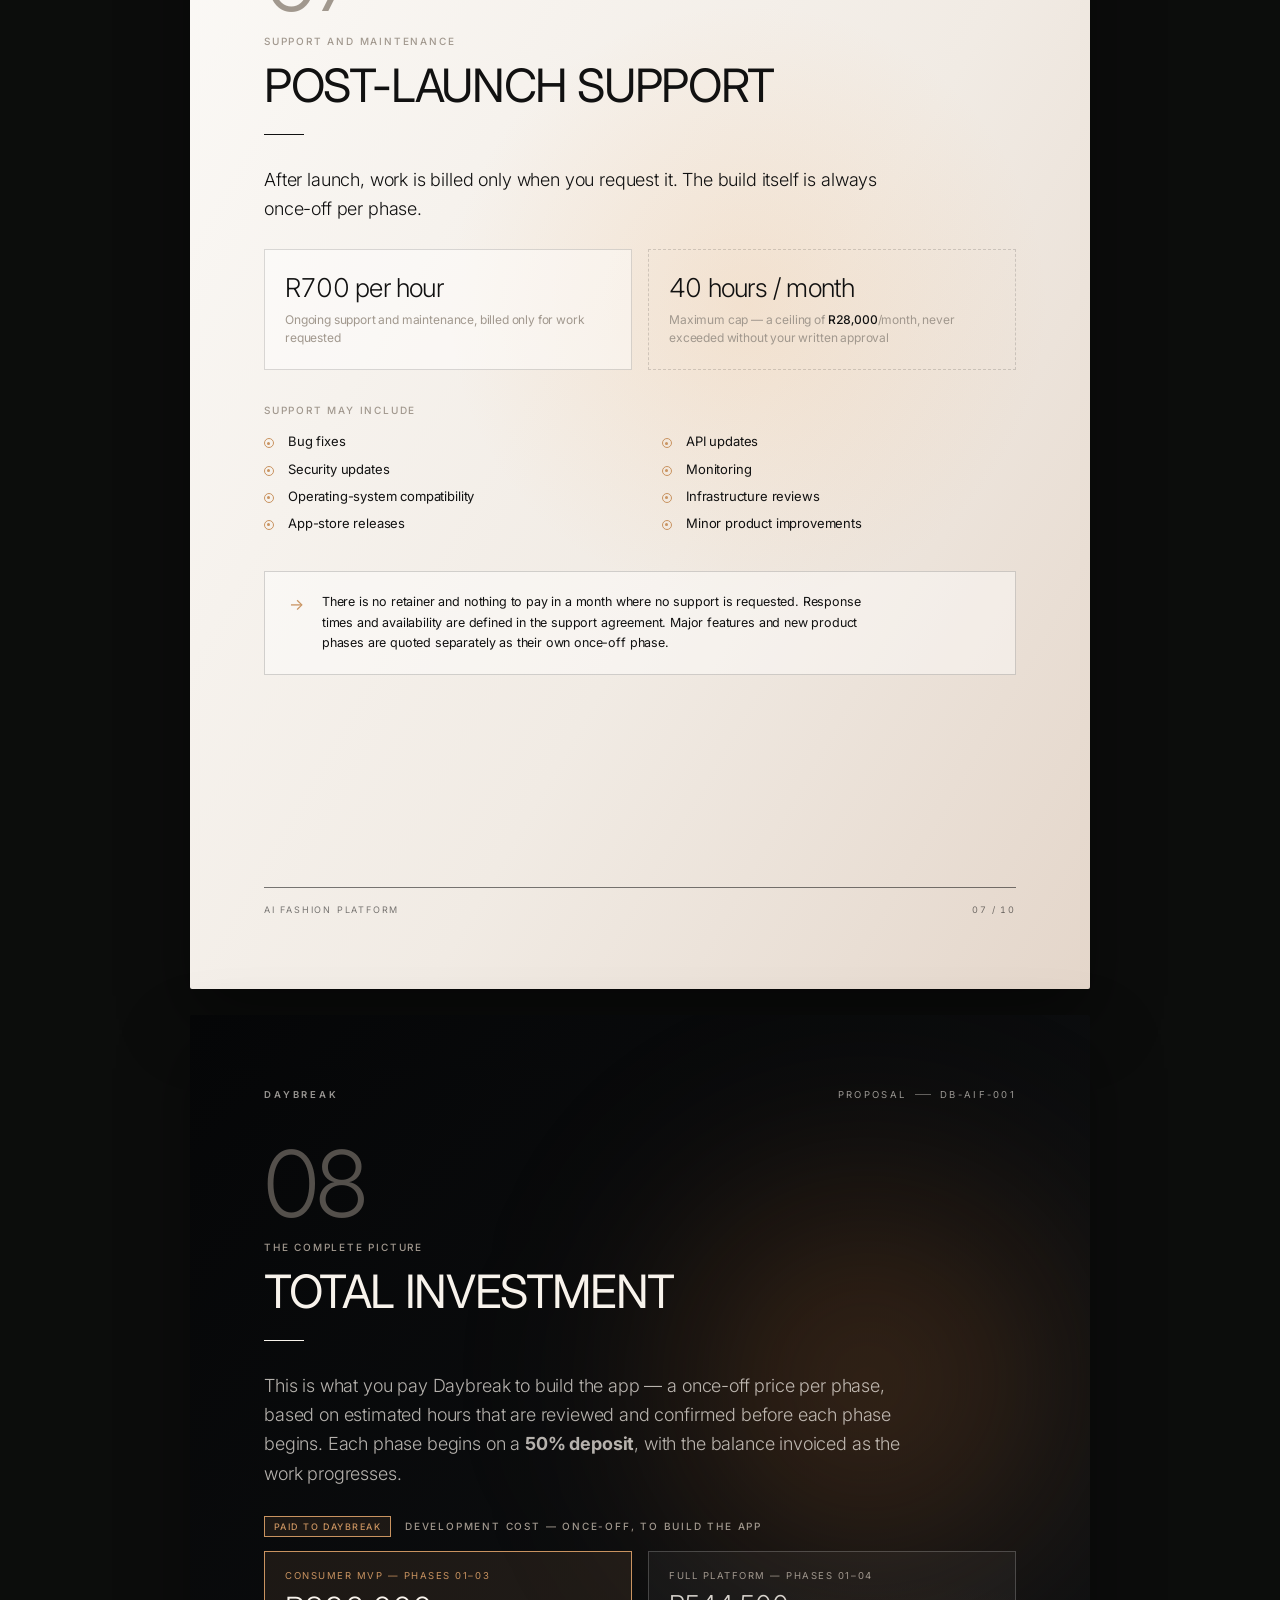
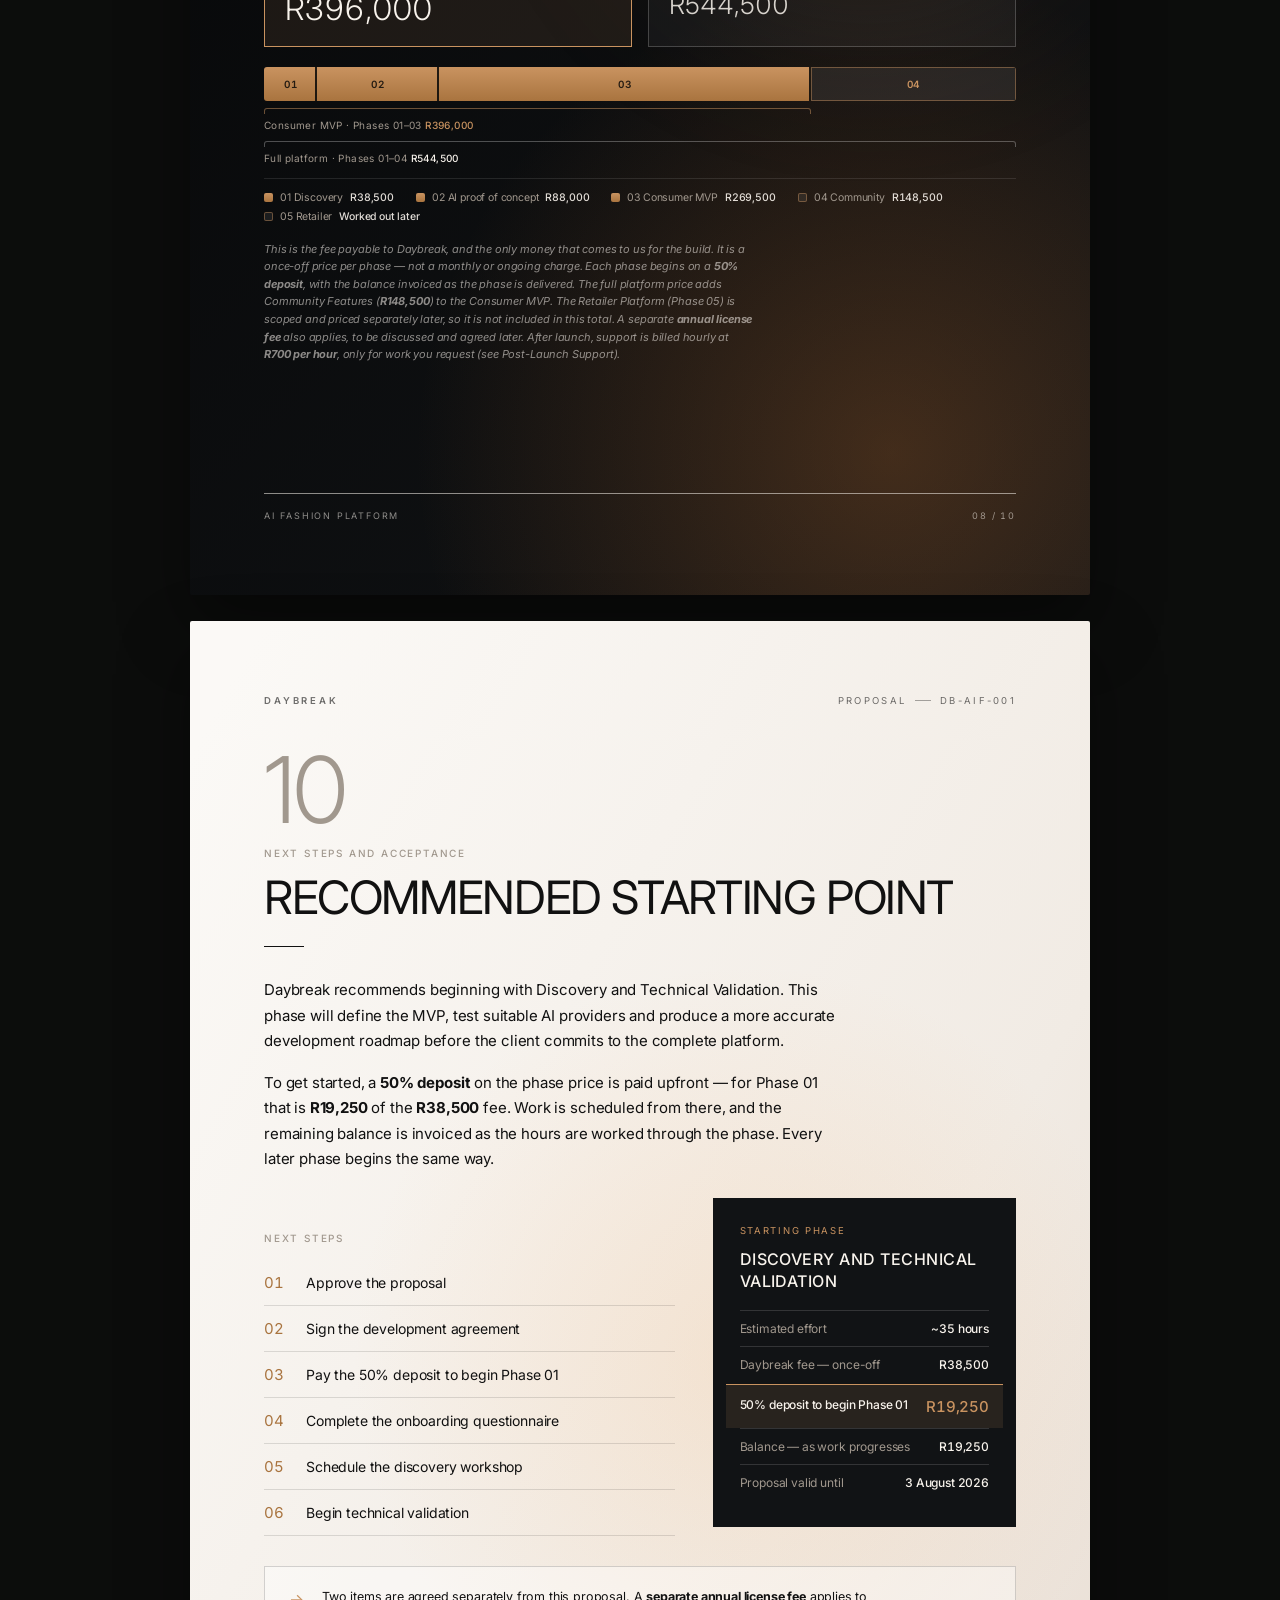
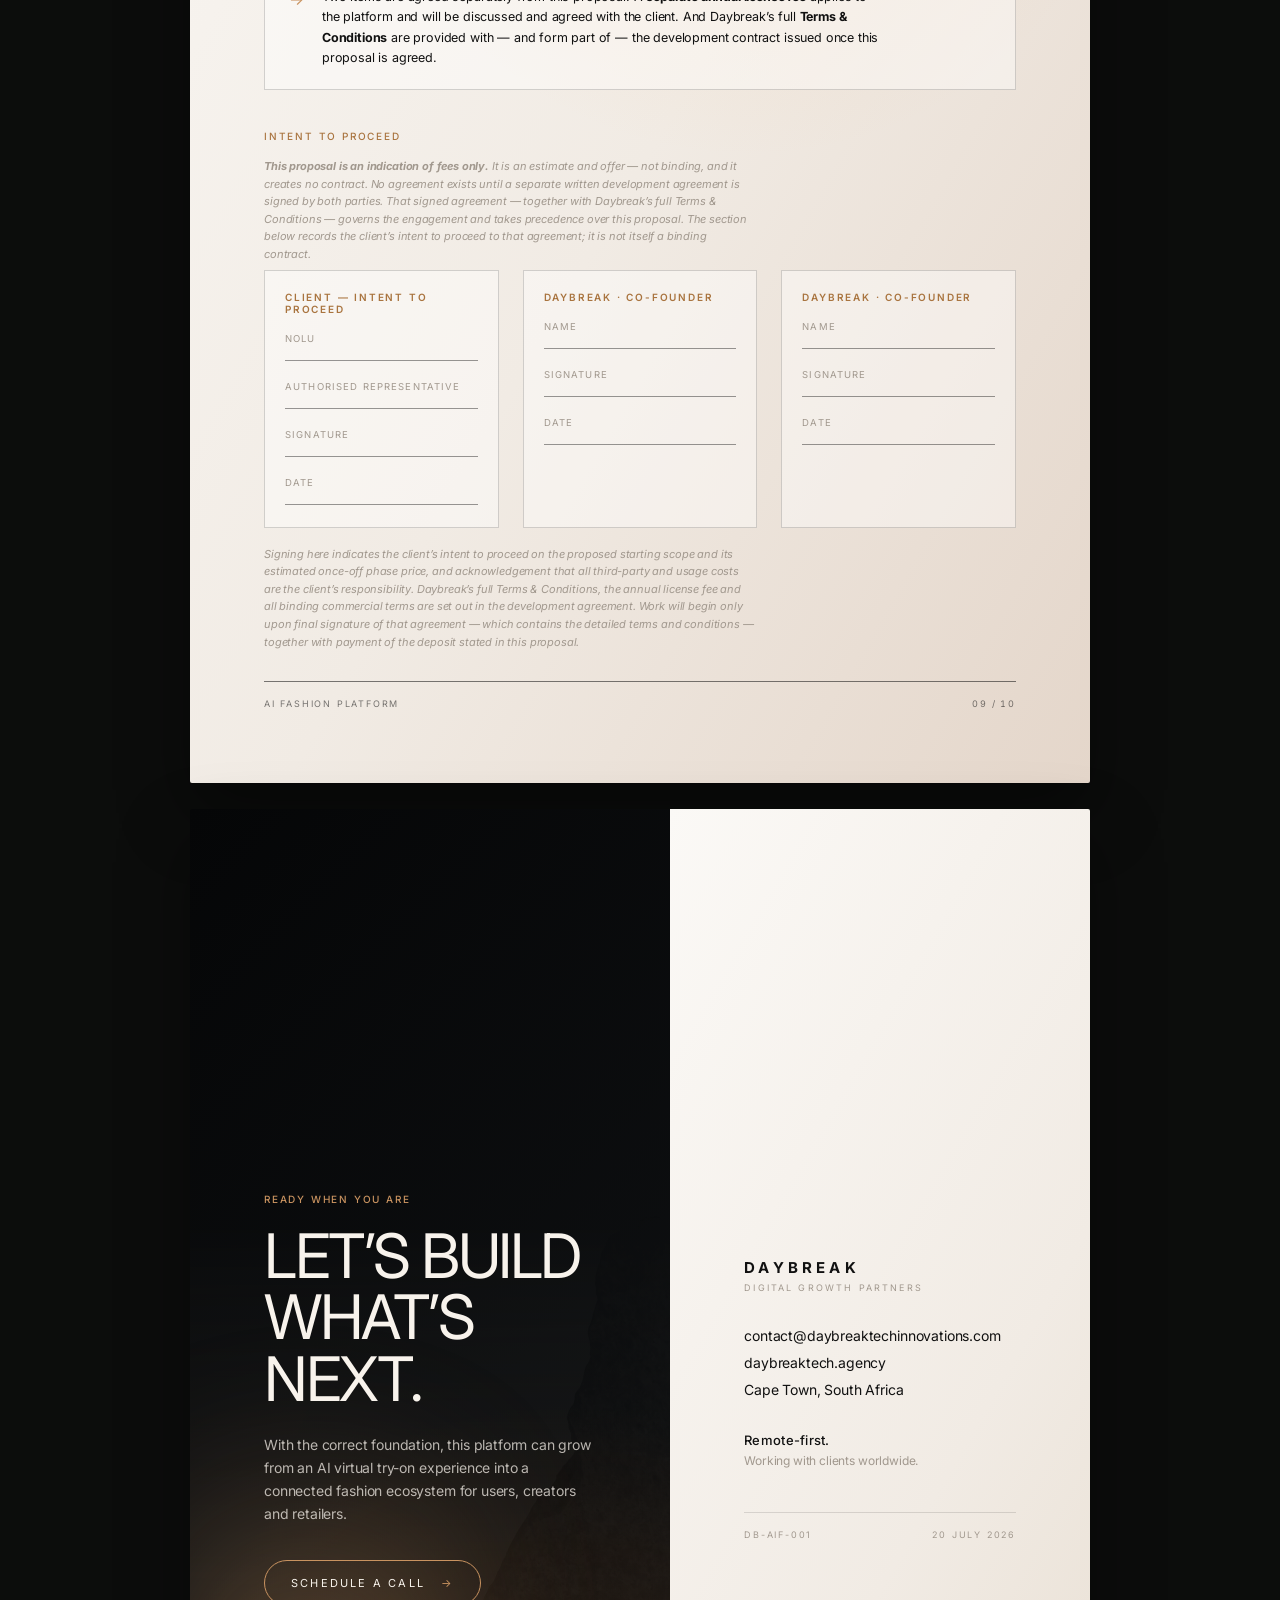
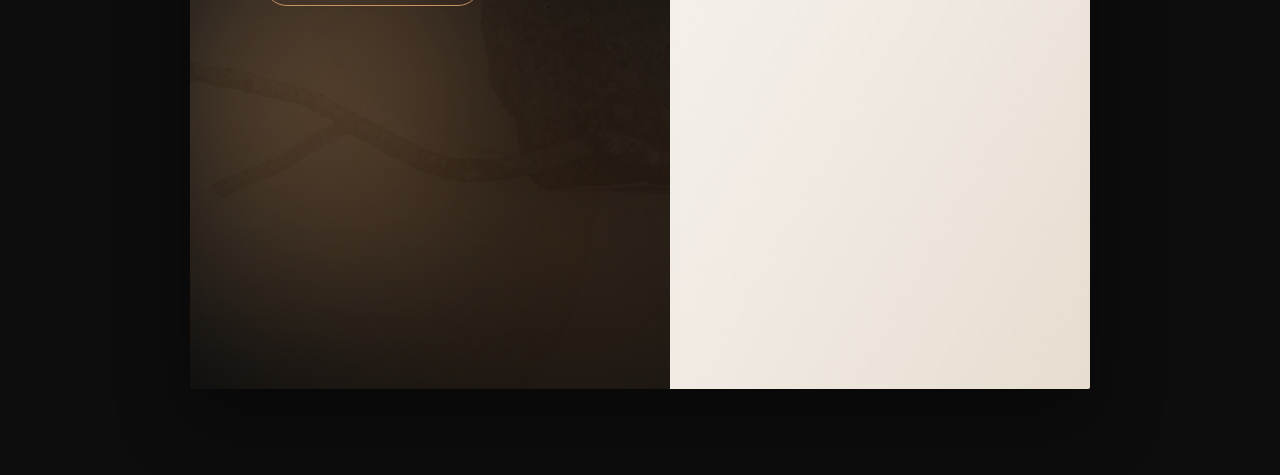
==== commit 576291f8: "PDF: restore cover phone + Vision image; cover fills page; fees-indication disclosure - Print: bring" ====
--- a/index.html
+++ b/index.html
@@ -1697,9 +1697,10 @@
           <div class="accept">
             <p class="eyebrow gold spaced">INTENT TO PROCEED</p>
             <p class="fineprint" style="margin-top: 0">
-              <b>This proposal is an estimate and offer only.</b> It is not
-              binding and creates no contract. No agreement exists until a
-              separate written development agreement is signed by both parties.
+              <b>This proposal is an indication of fees only.</b> It is an
+              estimate and offer — not binding, and it creates no contract. No
+              agreement exists until a separate written development agreement is
+              signed by both parties.
               That signed agreement — together with Daybreak’s full Terms &amp;
               Conditions — governs the engagement and takes precedence over this
               proposal. The section below records the client’s intent to proceed
@@ -1734,8 +1735,10 @@
               and acknowledgement that all third-party and usage costs are the
               client’s responsibility. Daybreak’s full Terms &amp; Conditions,
               the annual license fee and all binding commercial terms are set
-              out in the development agreement, which must be signed before any
-              work begins.
+              out in the development agreement. Work will begin only upon final
+              signature of that agreement — which contains the detailed terms
+              and conditions — together with payment of the deposit stated in
+              this proposal.
             </p>
           </div>
         </div>
--- a/styles.css
+++ b/styles.css
@@ -640,15 +640,29 @@
   .page-inner{padding:7mm 0 0;flex:none}
   .page-foot{margin-top:8mm}
   .cover-glow,.dark-glow,.split-glow{display:none!important}
-  /* the decorative phone mock is tall; dropping it keeps the cover to one sheet */
-  .cover-stage{display:none!important}
+
+  /* Cover fills the whole sheet (short content otherwise sits in the top half),
+     with the grid vertically centred. Flex is safe here — the cover is always
+     a single page. */
+  .proposal-page.cover{display:flex;flex-direction:column;min-height:262mm}
+  .cover .cover-grid{flex:1 1 auto;align-items:center}
+  /* keep the phone on the right; drop the decorative stone backdrop + shadow */
+  .editorial-rock,.phone-shadow{display:none!important}
+  .cover-stage{min-height:0;height:auto}
+  .device-cover{height:auto!important;width:min(210px,100%)!important;transform:none!important;filter:none!important;margin:0 auto}
+
+  /* Vision: keep the girl image on the right, small. */
+  .vision-side{padding-top:0!important}
+  .arched-image{max-width:150px!important}
 
   /* Deterministic print layout — do not depend on the 820px screen breakpoint
      coincidentally matching the ~794px print width. Single column reads cleanly
      on A4 for most blocks; the Limitations lists stay two-up so they fit one
-     page, and the signatures stay three-up like a contract. */
-  .cover-grid,.vision-grid,.resp-grid,.ti-price-row,
-  .why-grid{grid-template-columns:1fr!important}
+     page, and the signatures stay three-up like a contract. The cover and
+     Vision keep two columns so their images sit to the right of the text. */
+  .resp-grid,.ti-price-row,.why-grid{grid-template-columns:1fr!important}
+  .cover-grid{grid-template-columns:1.1fr .9fr!important;align-items:center}
+  .vision-grid{grid-template-columns:1.4fr .6fr!important}
   .two-scope{grid-template-columns:1fr 1fr!important;gap:22px}
   .split-scope{grid-template-columns:1.15fr .85fr!important;gap:30px}
   .sign-grid,.sign-grid.three{grid-template-columns:1fr 1fr 1fr!important;gap:18px}
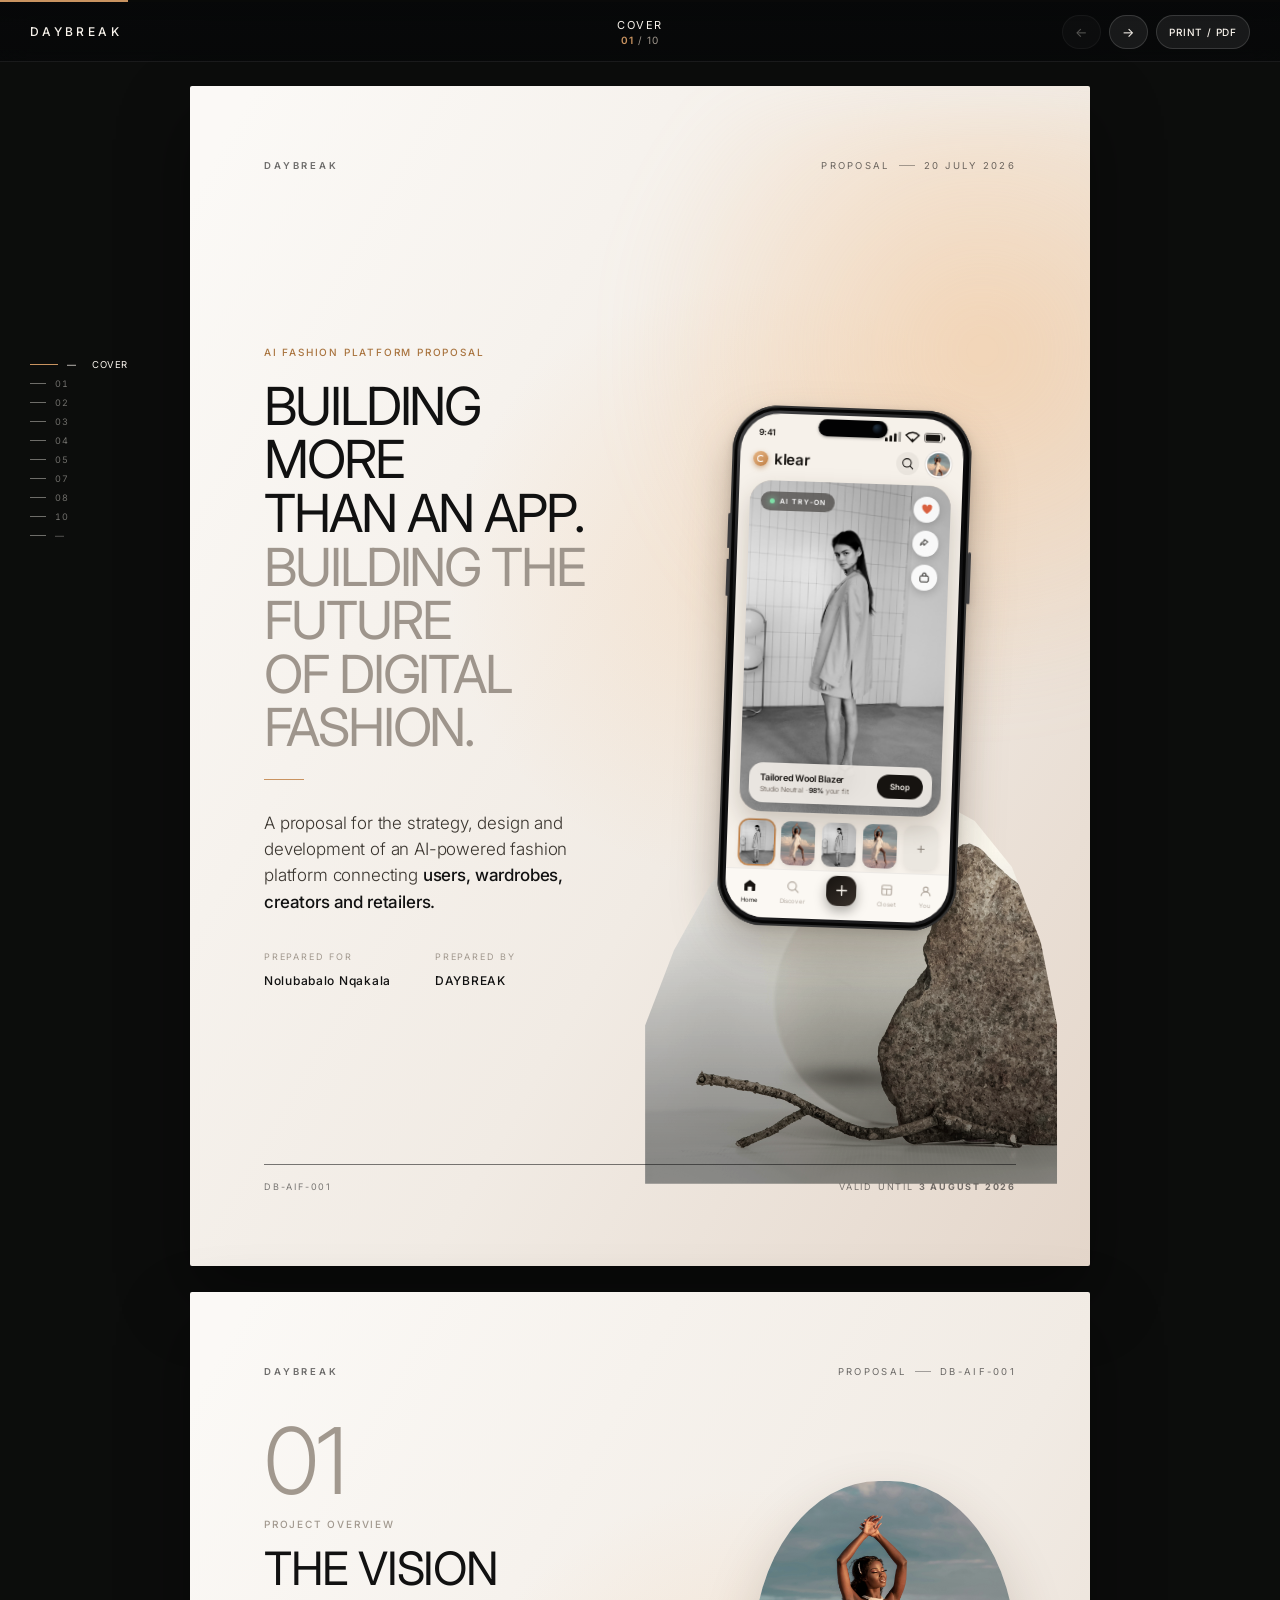
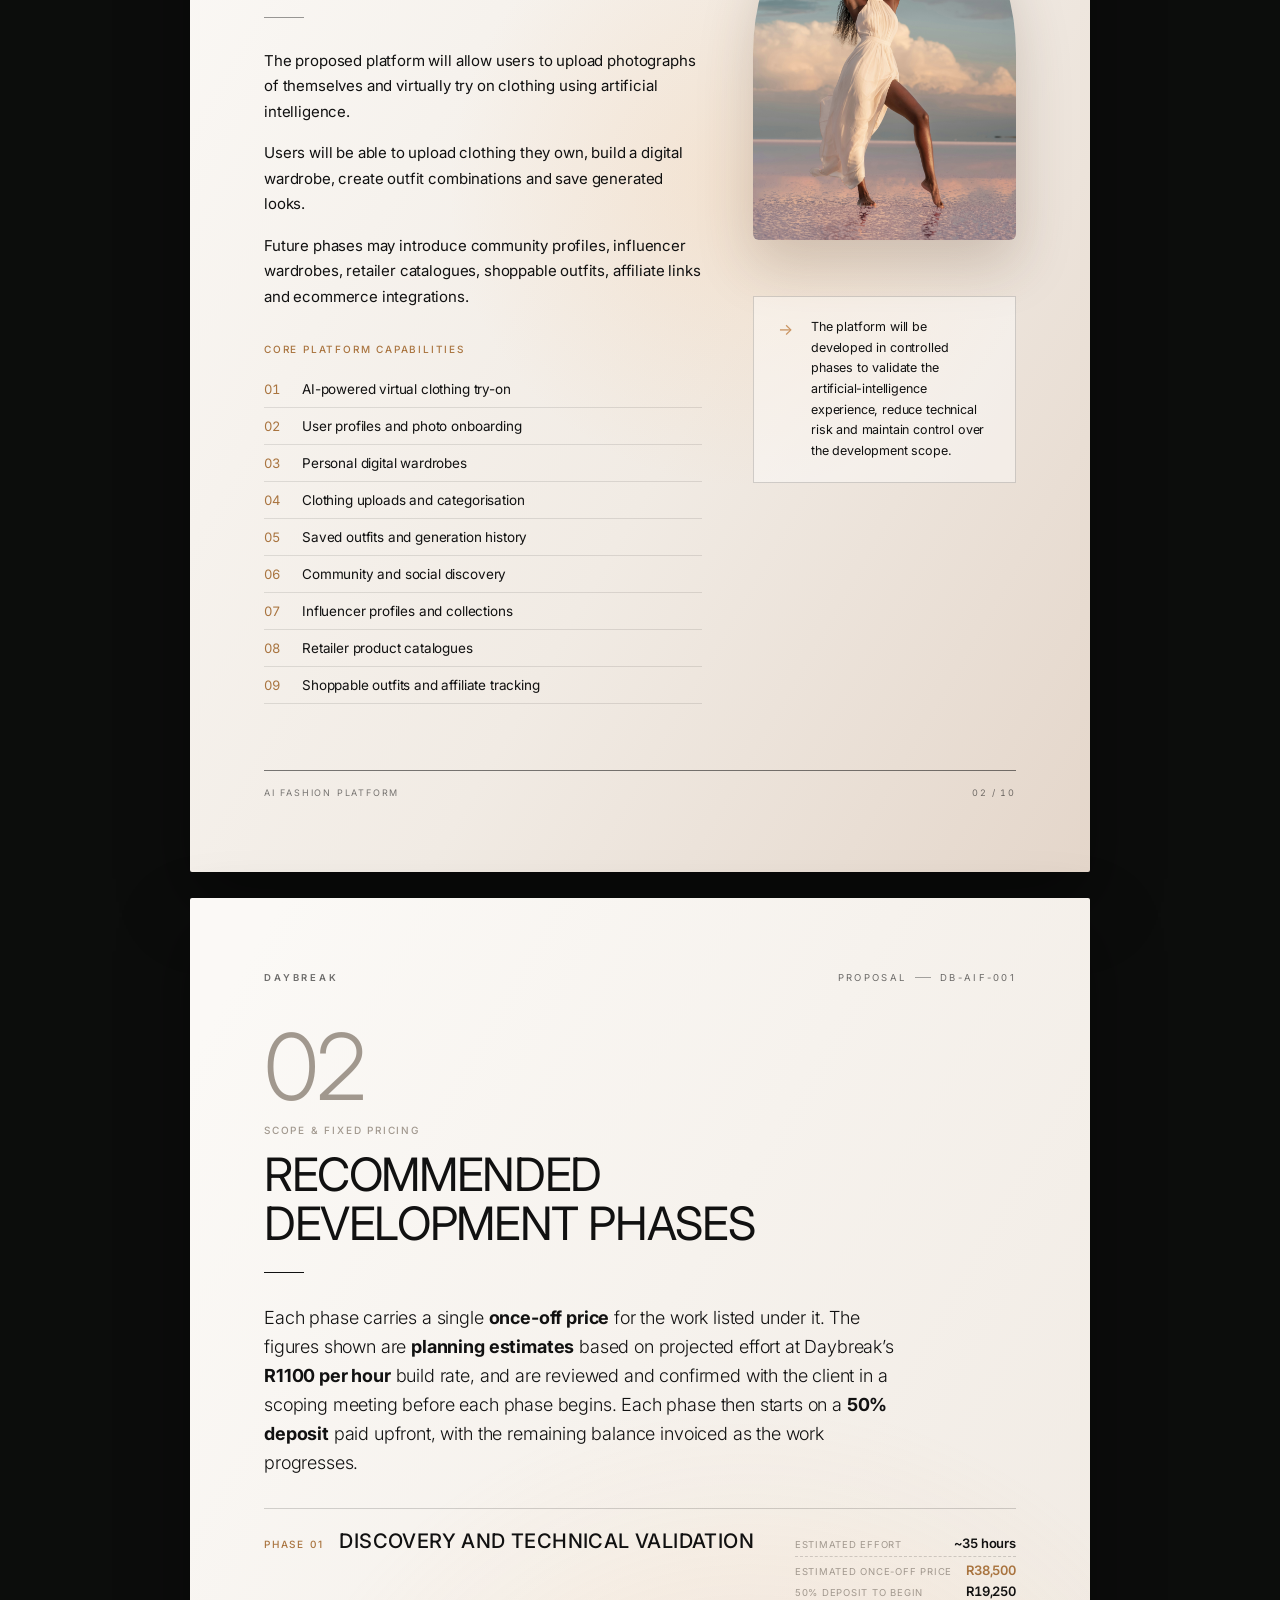
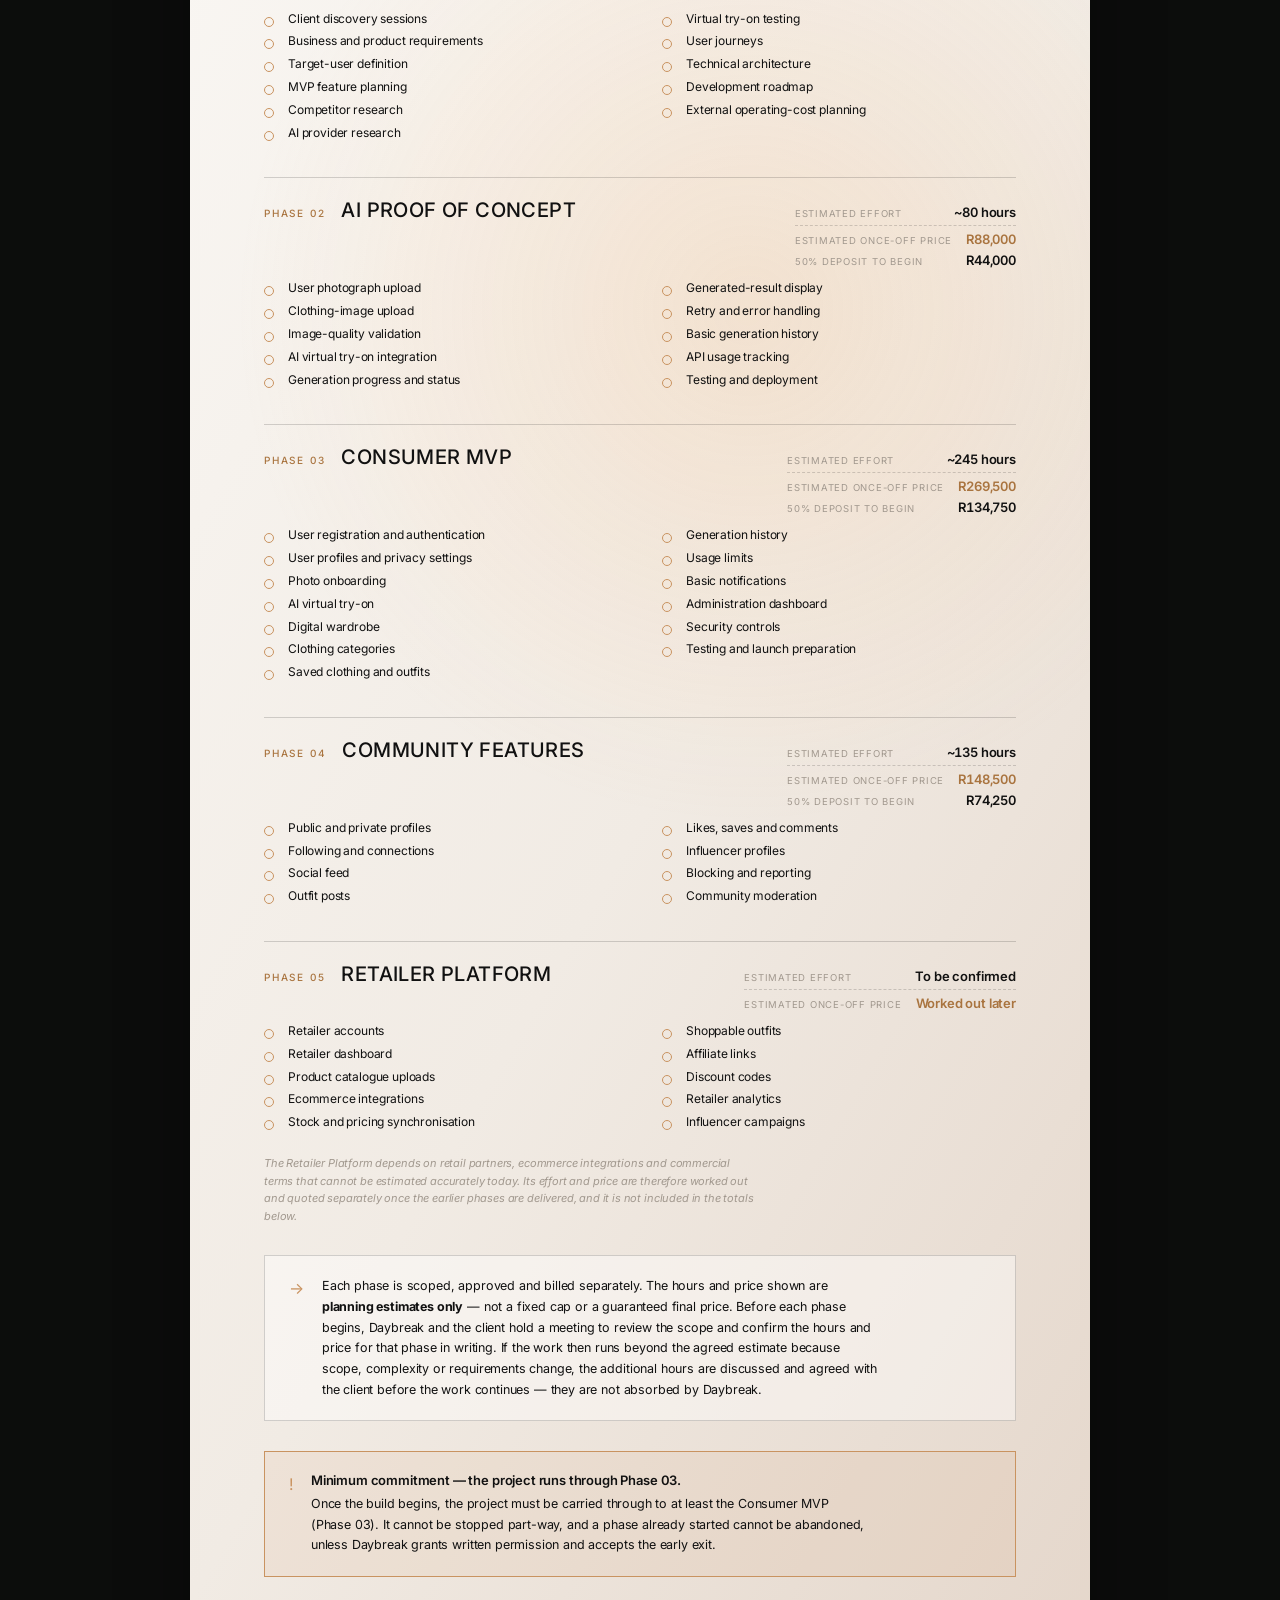
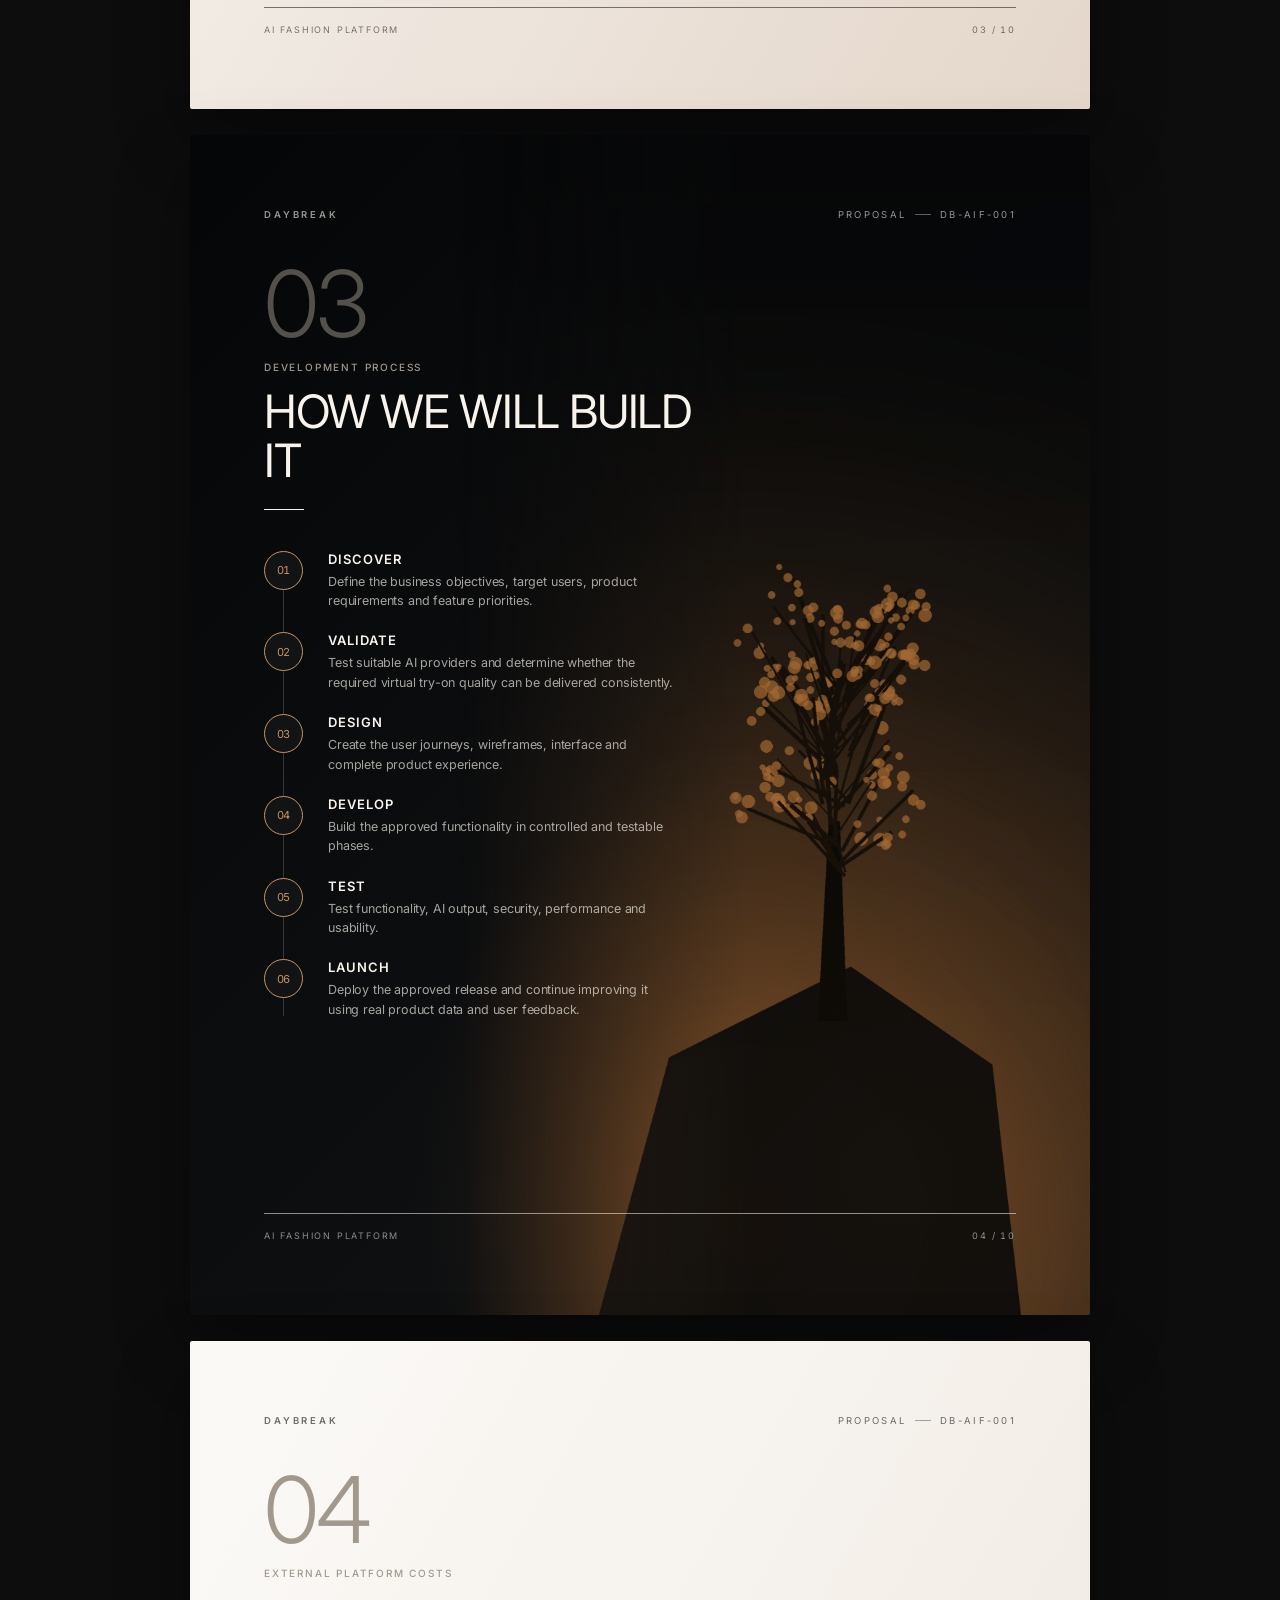
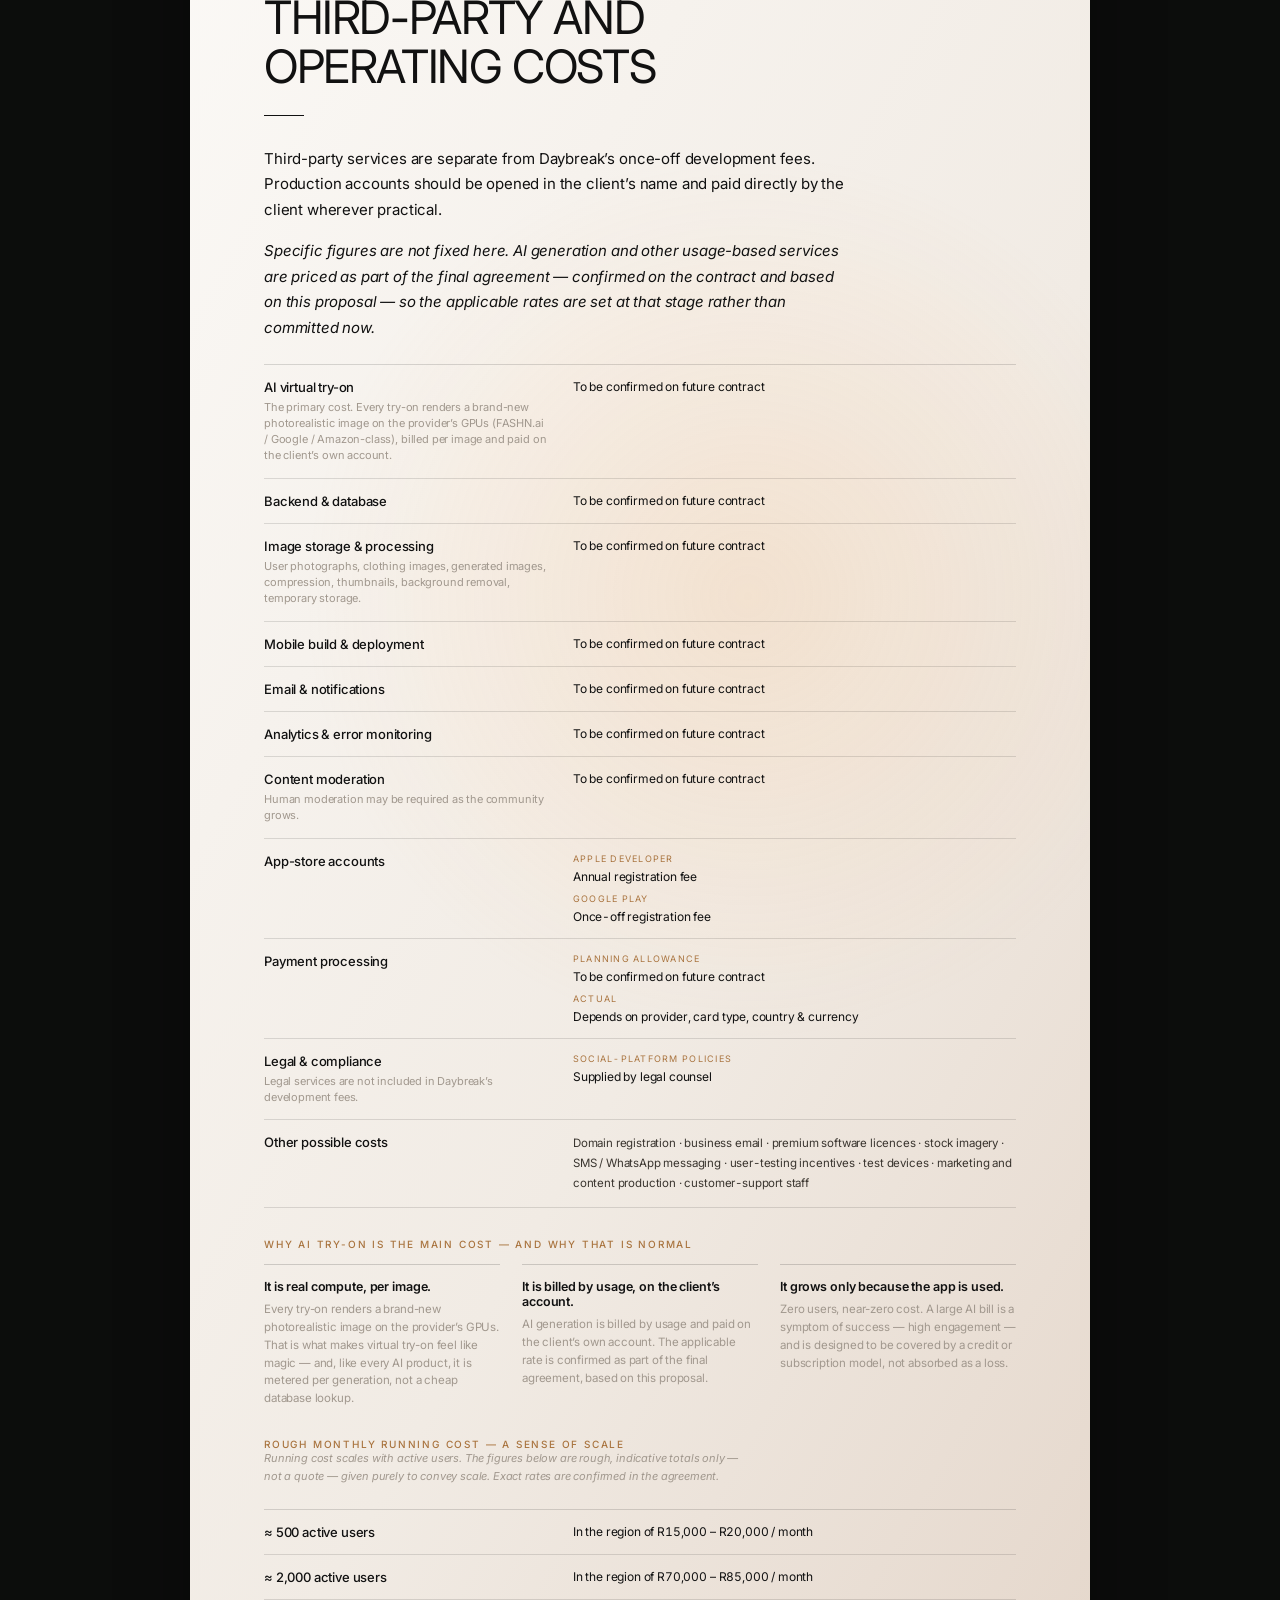
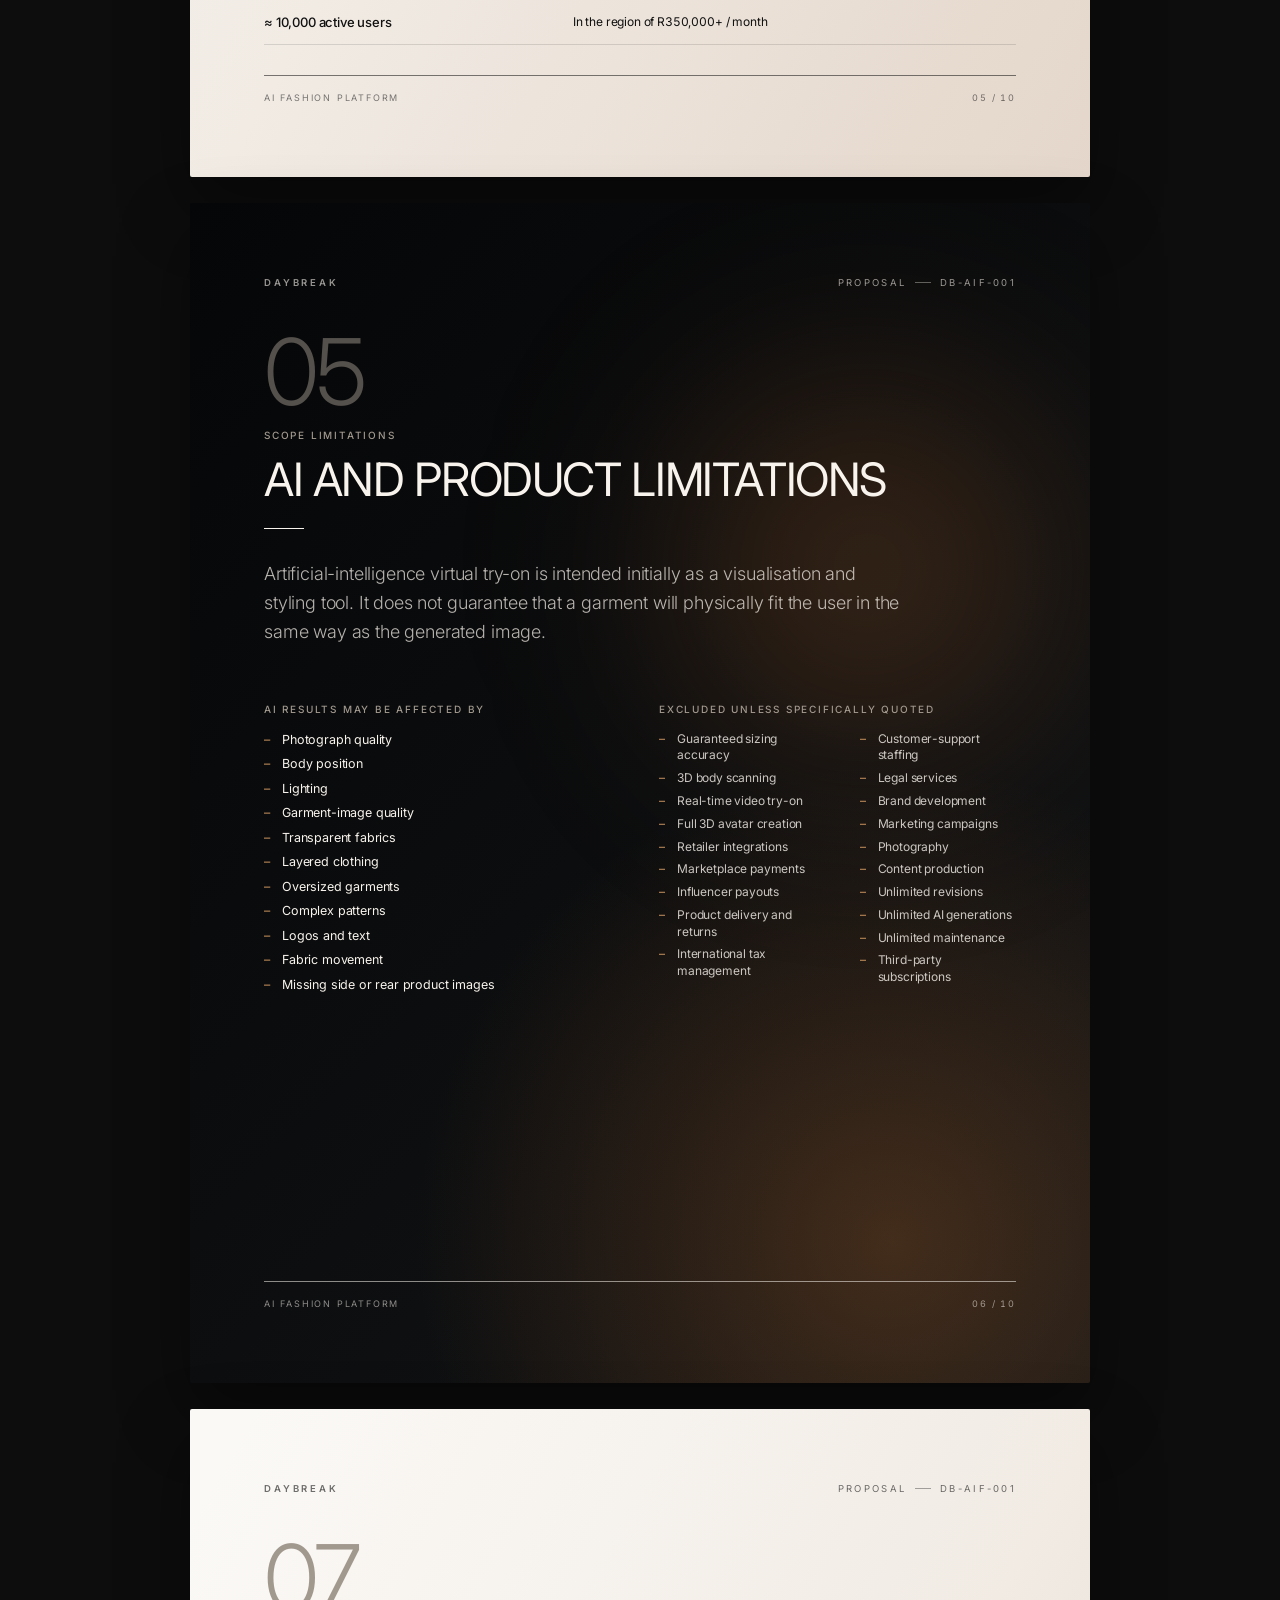
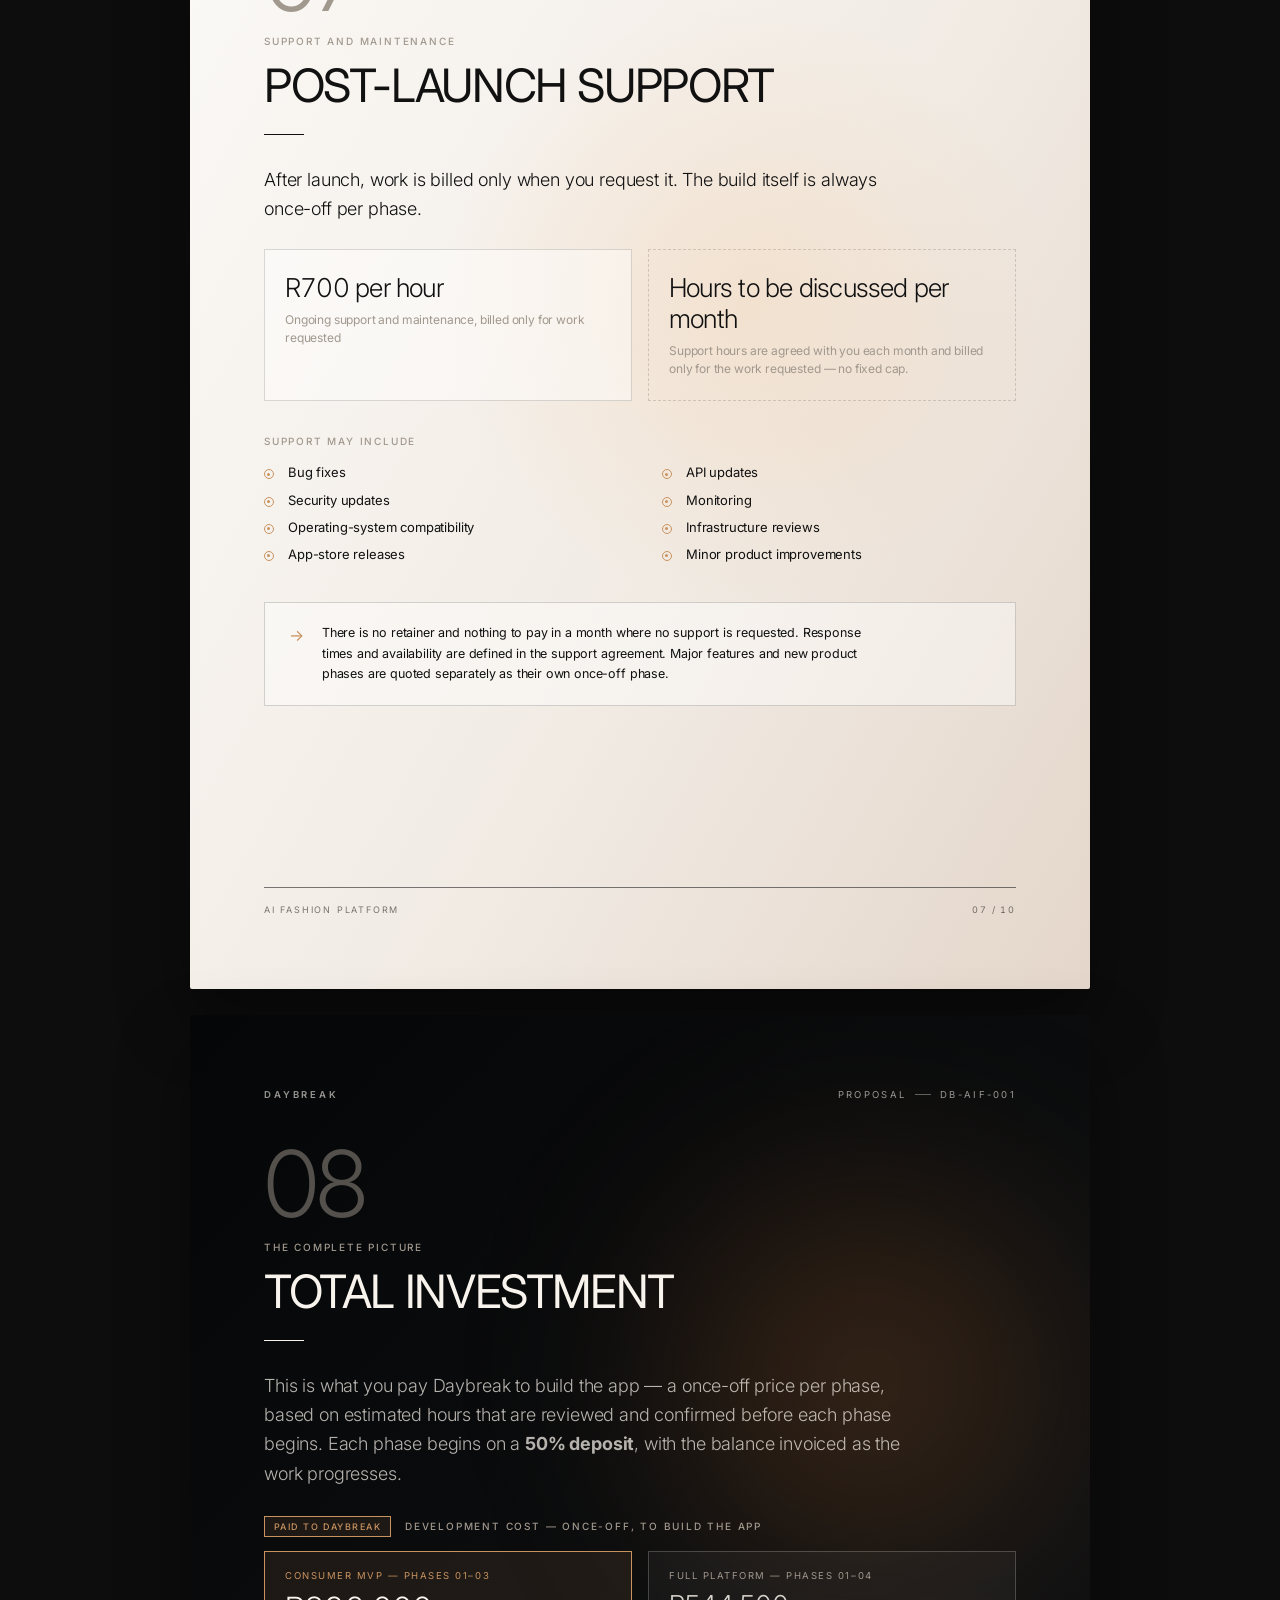
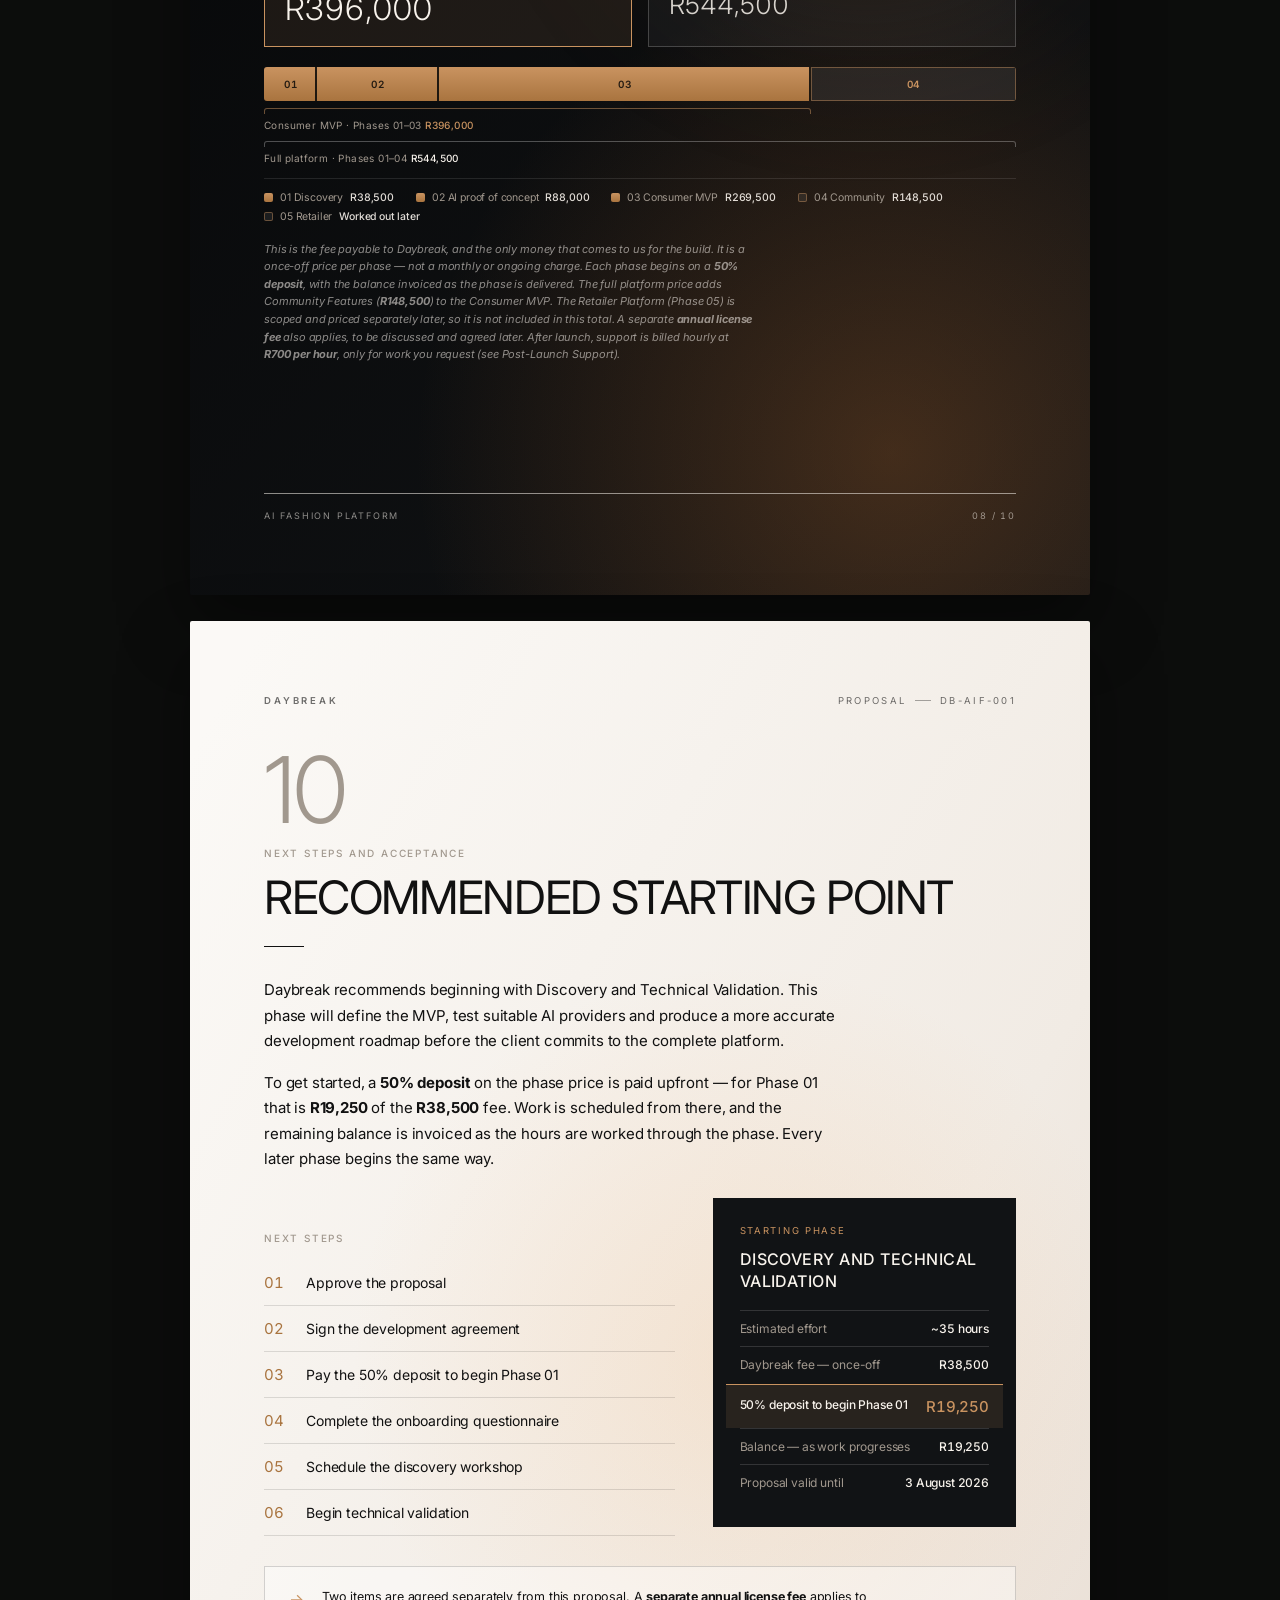
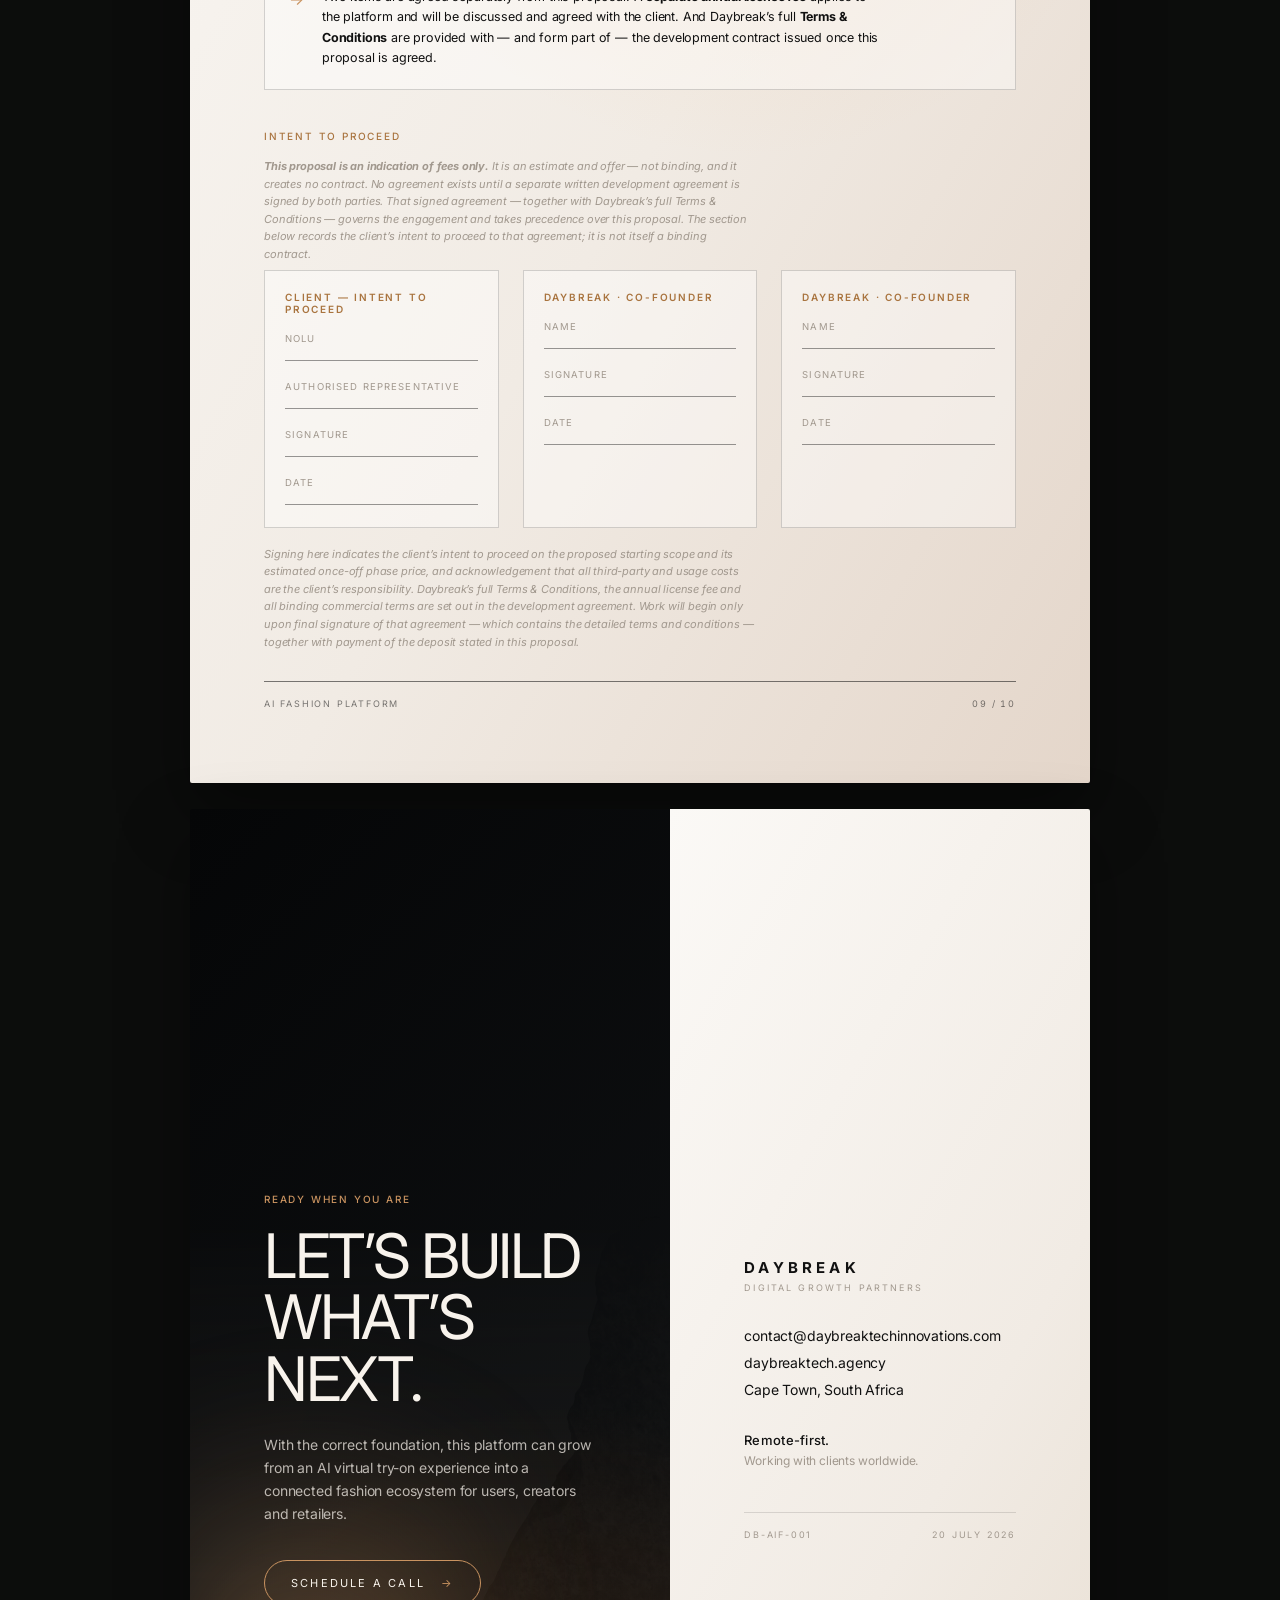
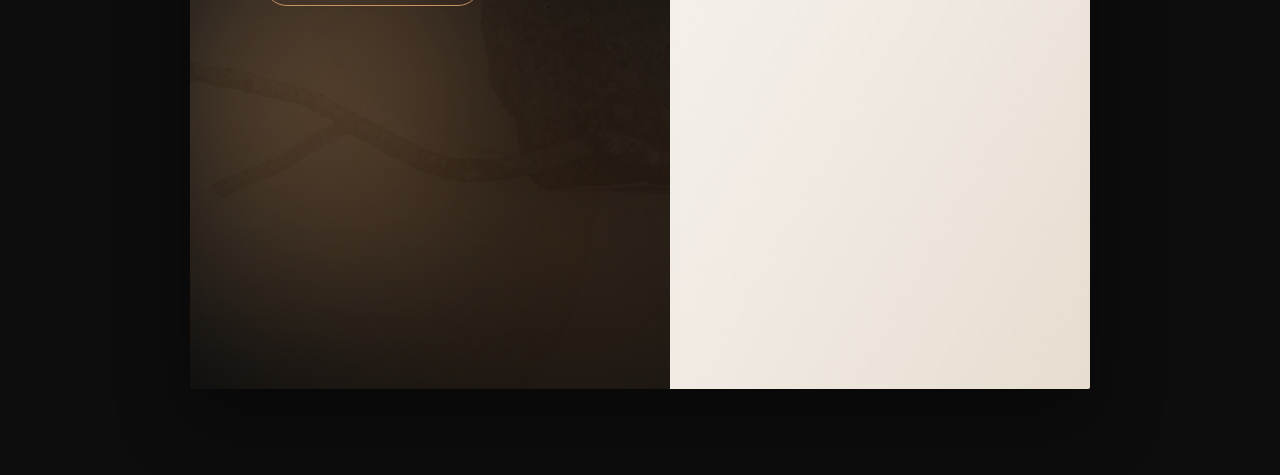
==== commit 780dd1dd: "Remove post-launch support hours cap; hours to be discussed per month Support no longer states a 40 " ====
--- a/index.html
+++ b/index.html
@@ -1366,11 +1366,10 @@
               >
             </div>
             <div class="sr-figure alt">
-              <b><span data-fill="support-hours-cap">40</span> hours / month</b>
+              <b>Hours to be discussed per month</b>
               <span
-                >Maximum cap — a ceiling of
-                <b data-fill="support-monthly-cap">R28,000</b>/month, never
-                exceeded without your written approval</span
+                >Support hours are agreed with you each month and billed only
+                for the work requested — no fixed cap.</span
               >
             </div>
           </div>
@@ -1700,11 +1699,11 @@
               <b>This proposal is an indication of fees only.</b> It is an
               estimate and offer — not binding, and it creates no contract. No
               agreement exists until a separate written development agreement is
-              signed by both parties.
-              That signed agreement — together with Daybreak’s full Terms &amp;
-              Conditions — governs the engagement and takes precedence over this
-              proposal. The section below records the client’s intent to proceed
-              to that agreement; it is not itself a binding contract.
+              signed by both parties. That signed agreement — together with
+              Daybreak’s full Terms &amp; Conditions — governs the engagement
+              and takes precedence over this proposal. The section below records
+              the client’s intent to proceed to that agreement; it is not itself
+              a binding contract.
             </p>
             <div class="sign-grid three">
               <div class="sign-block">
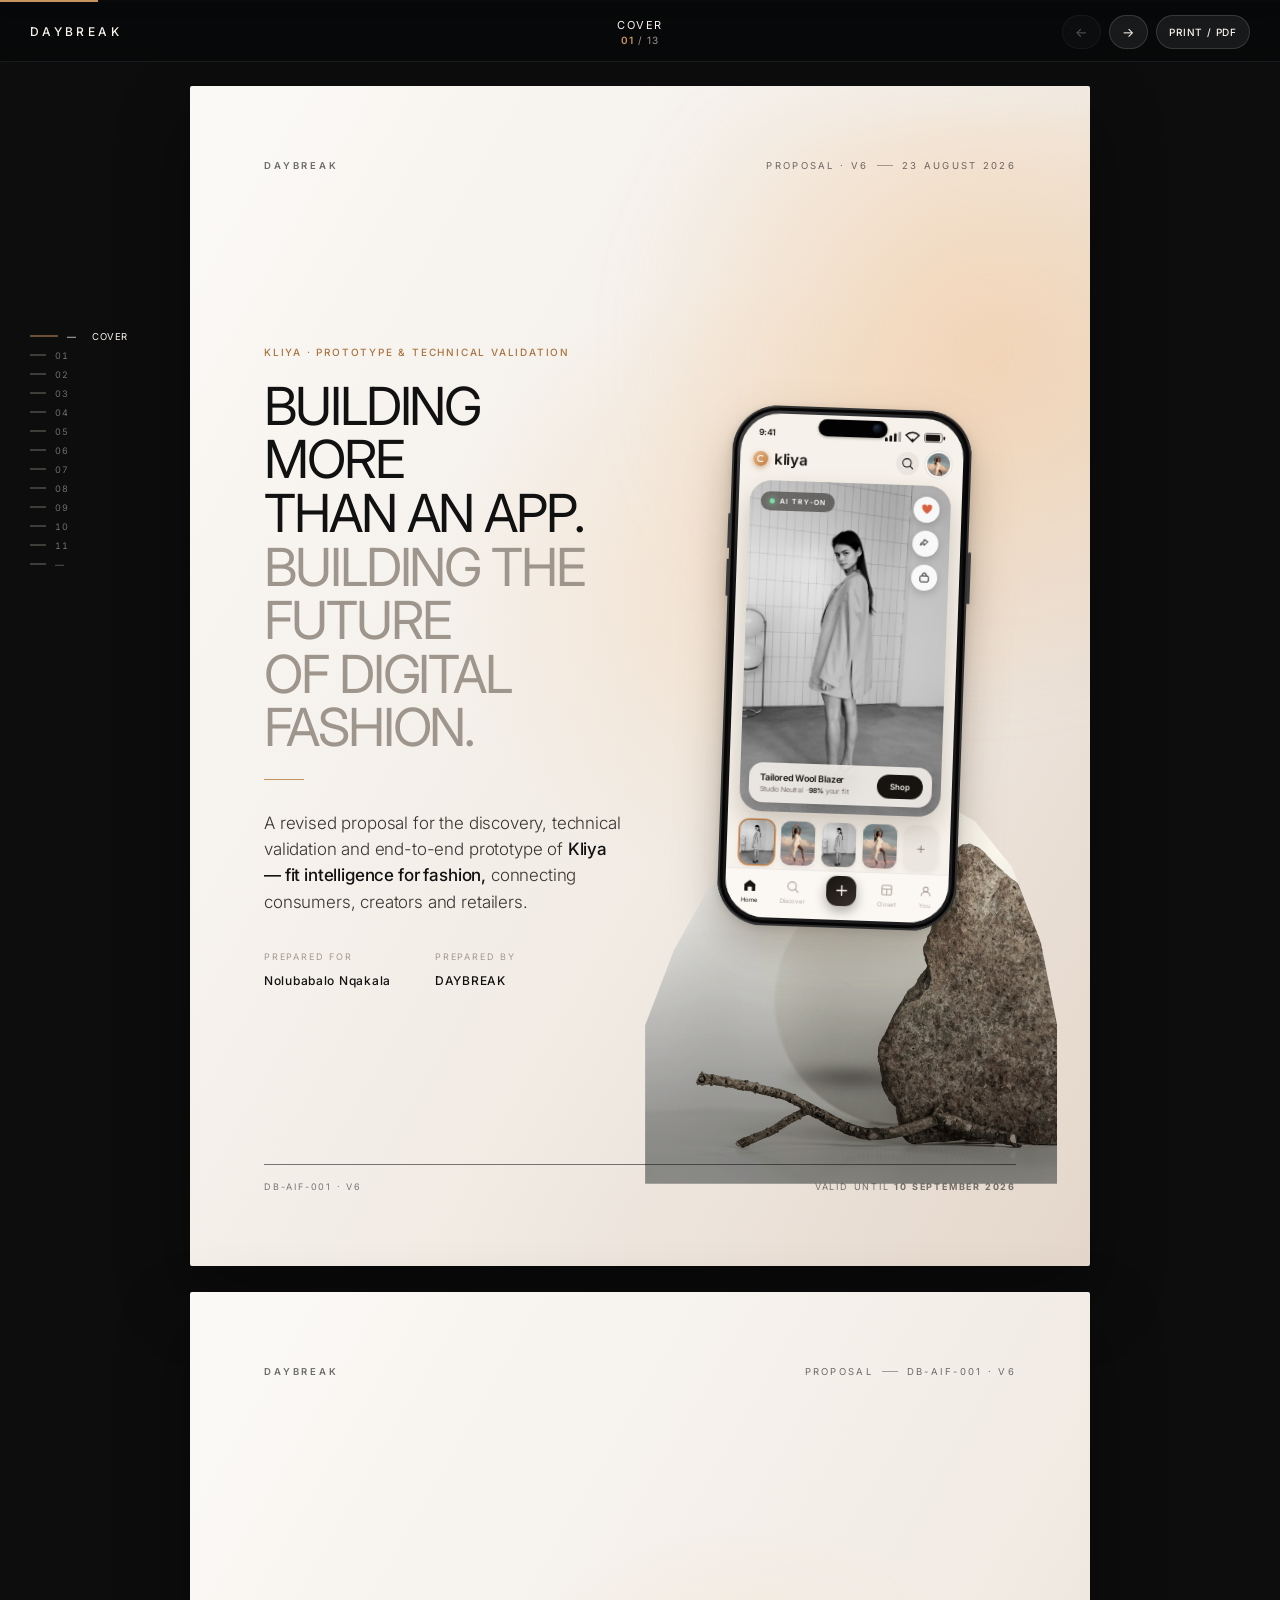
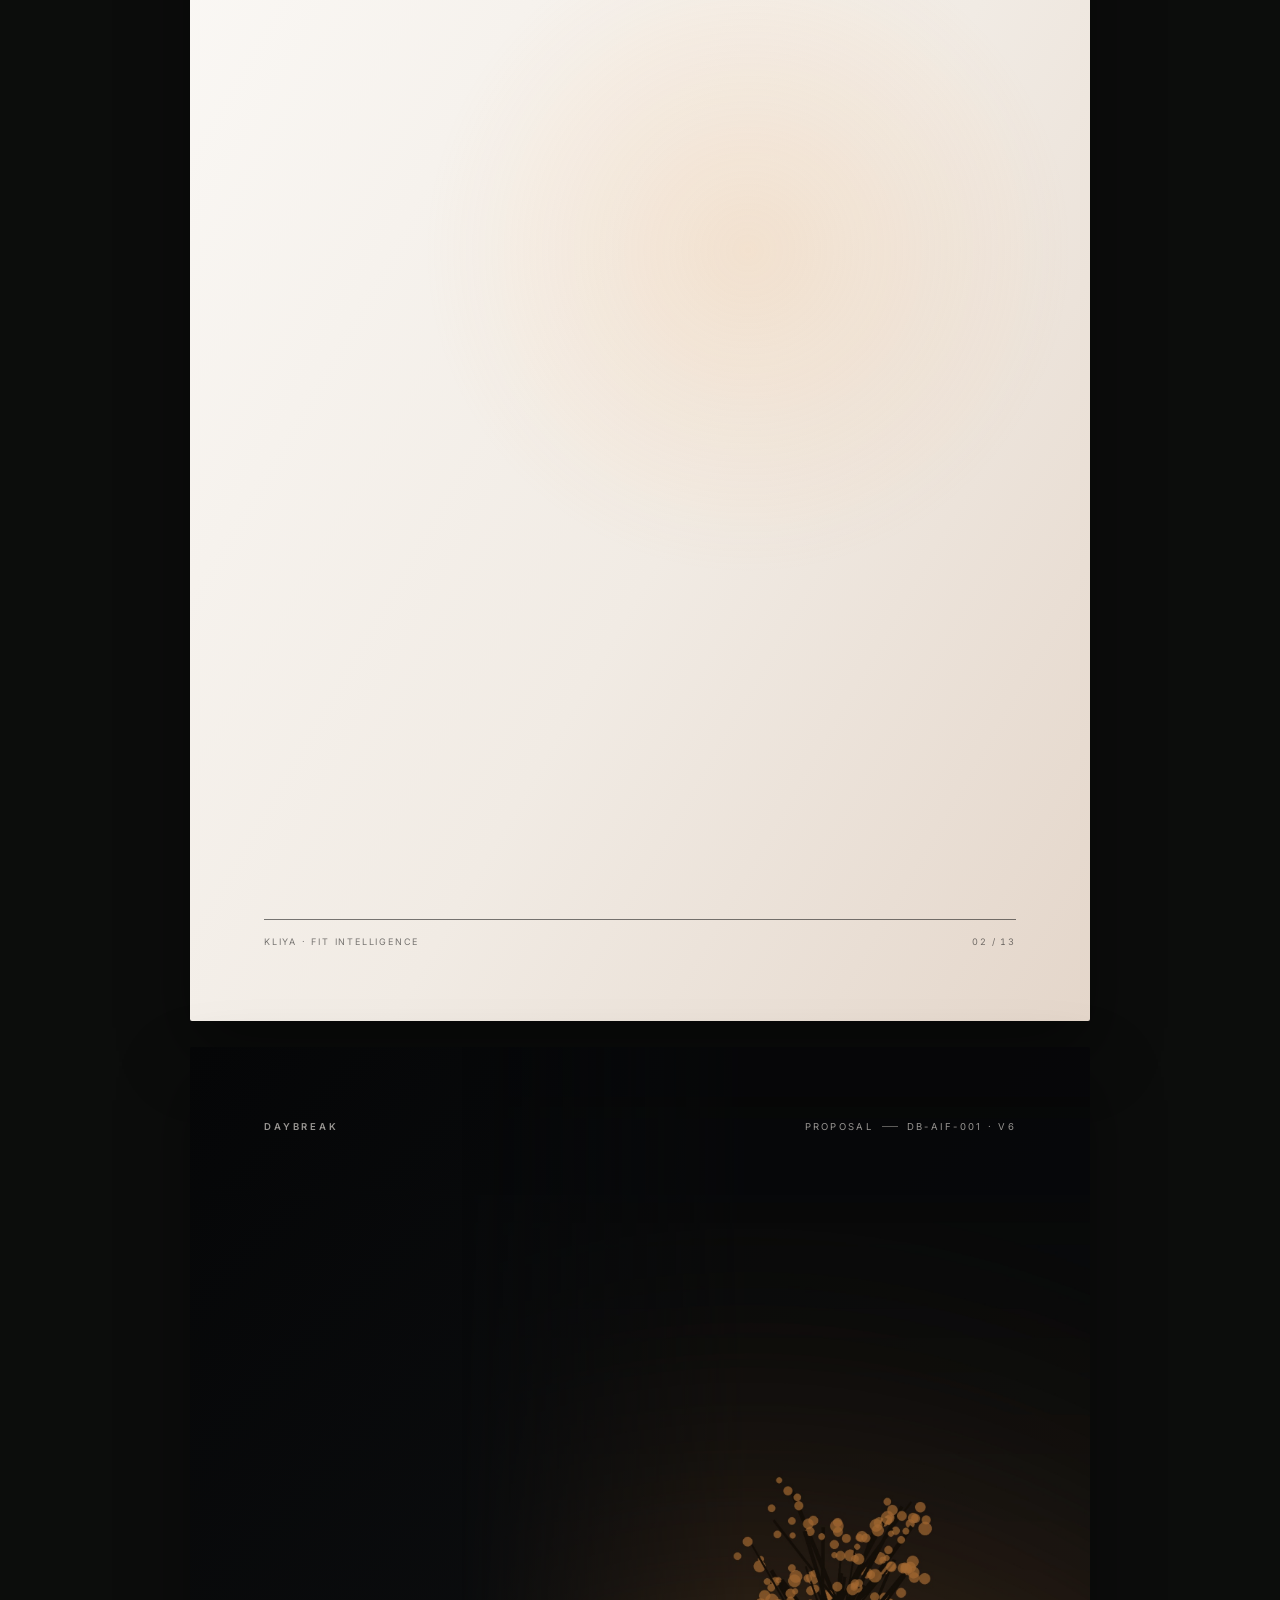
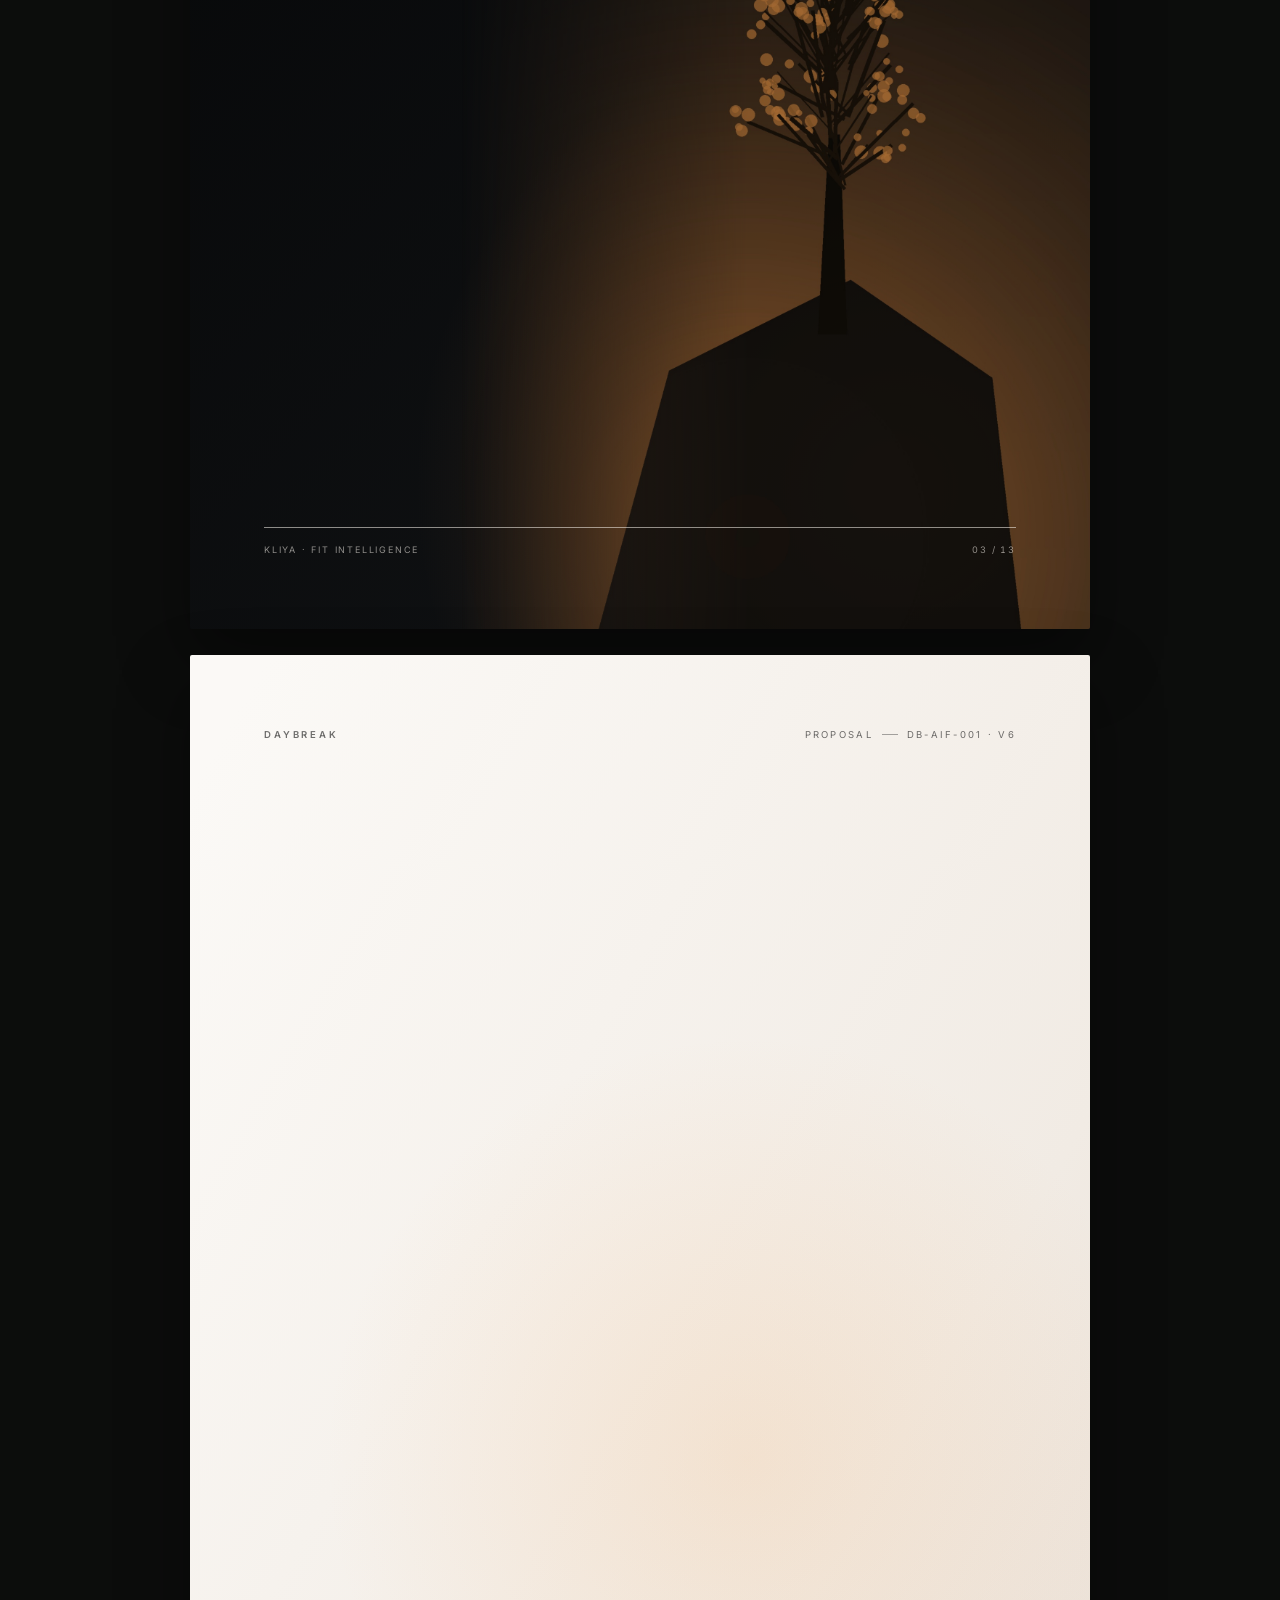
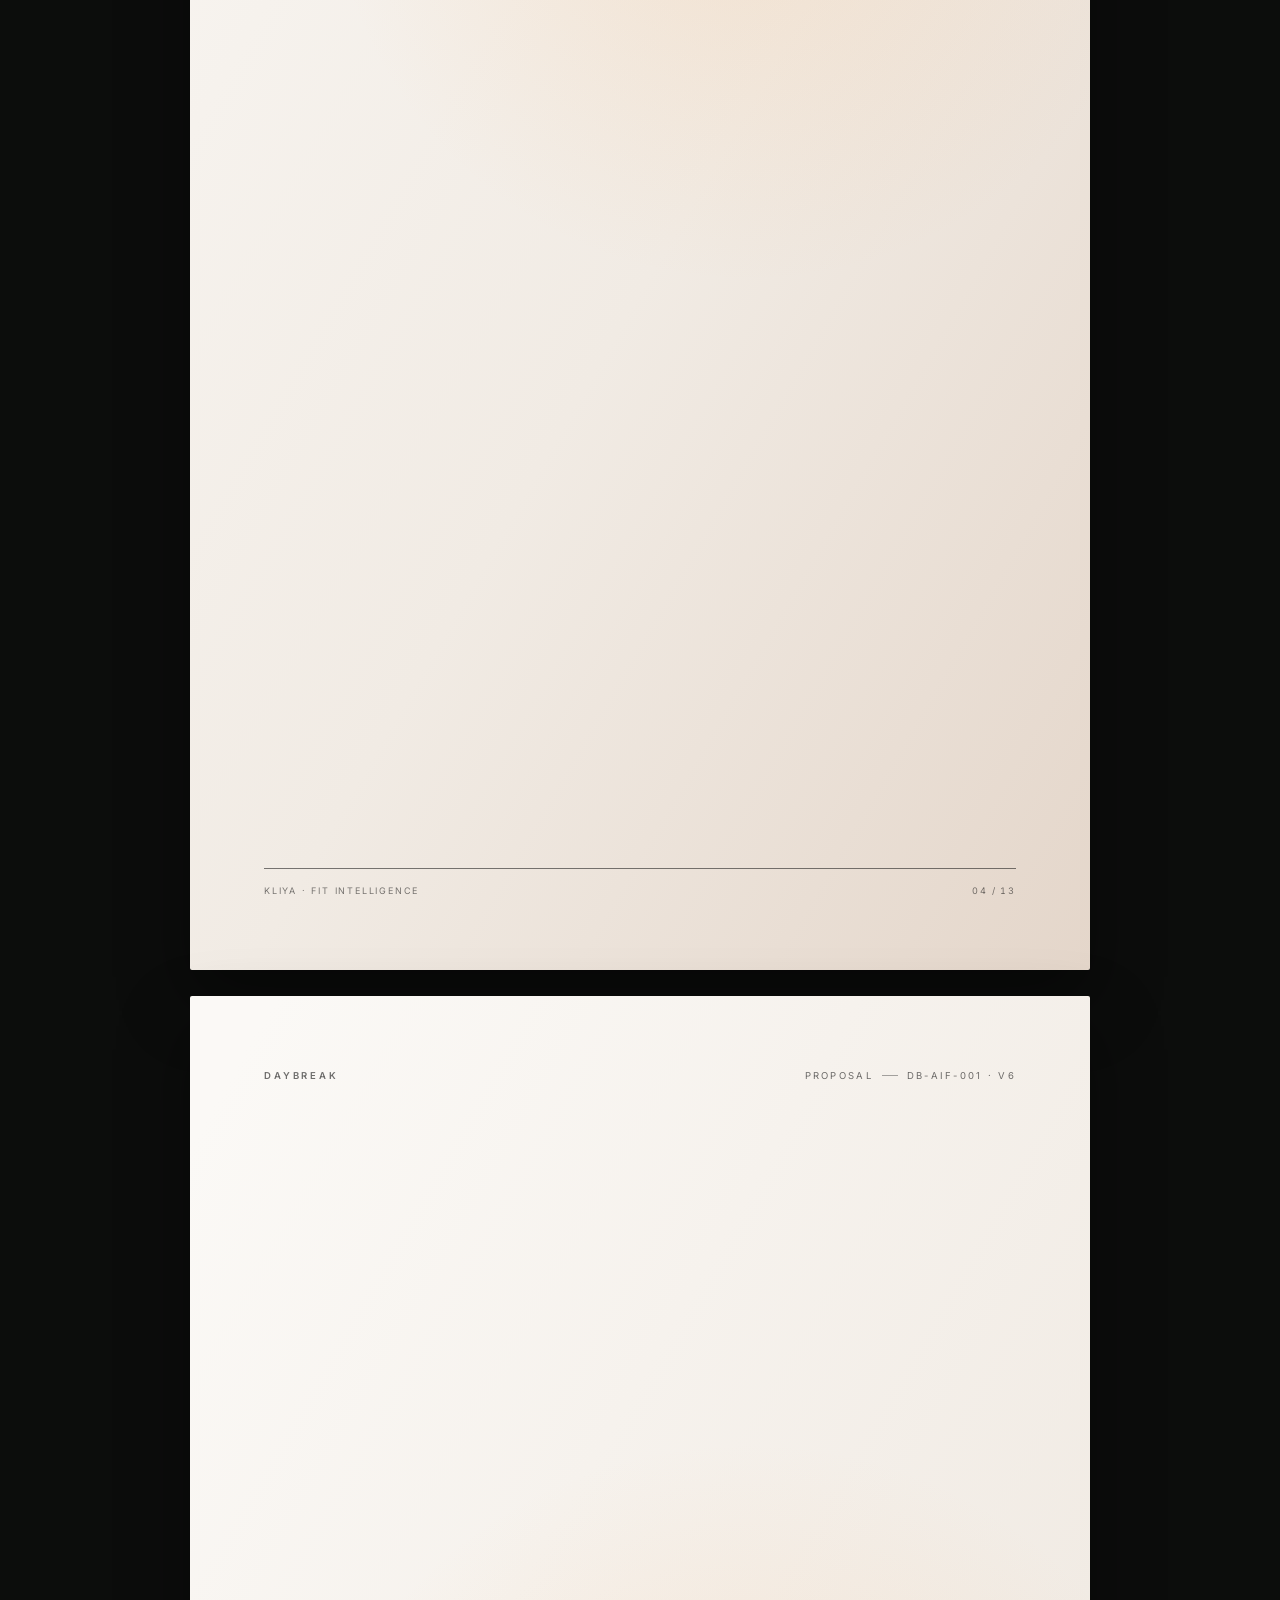
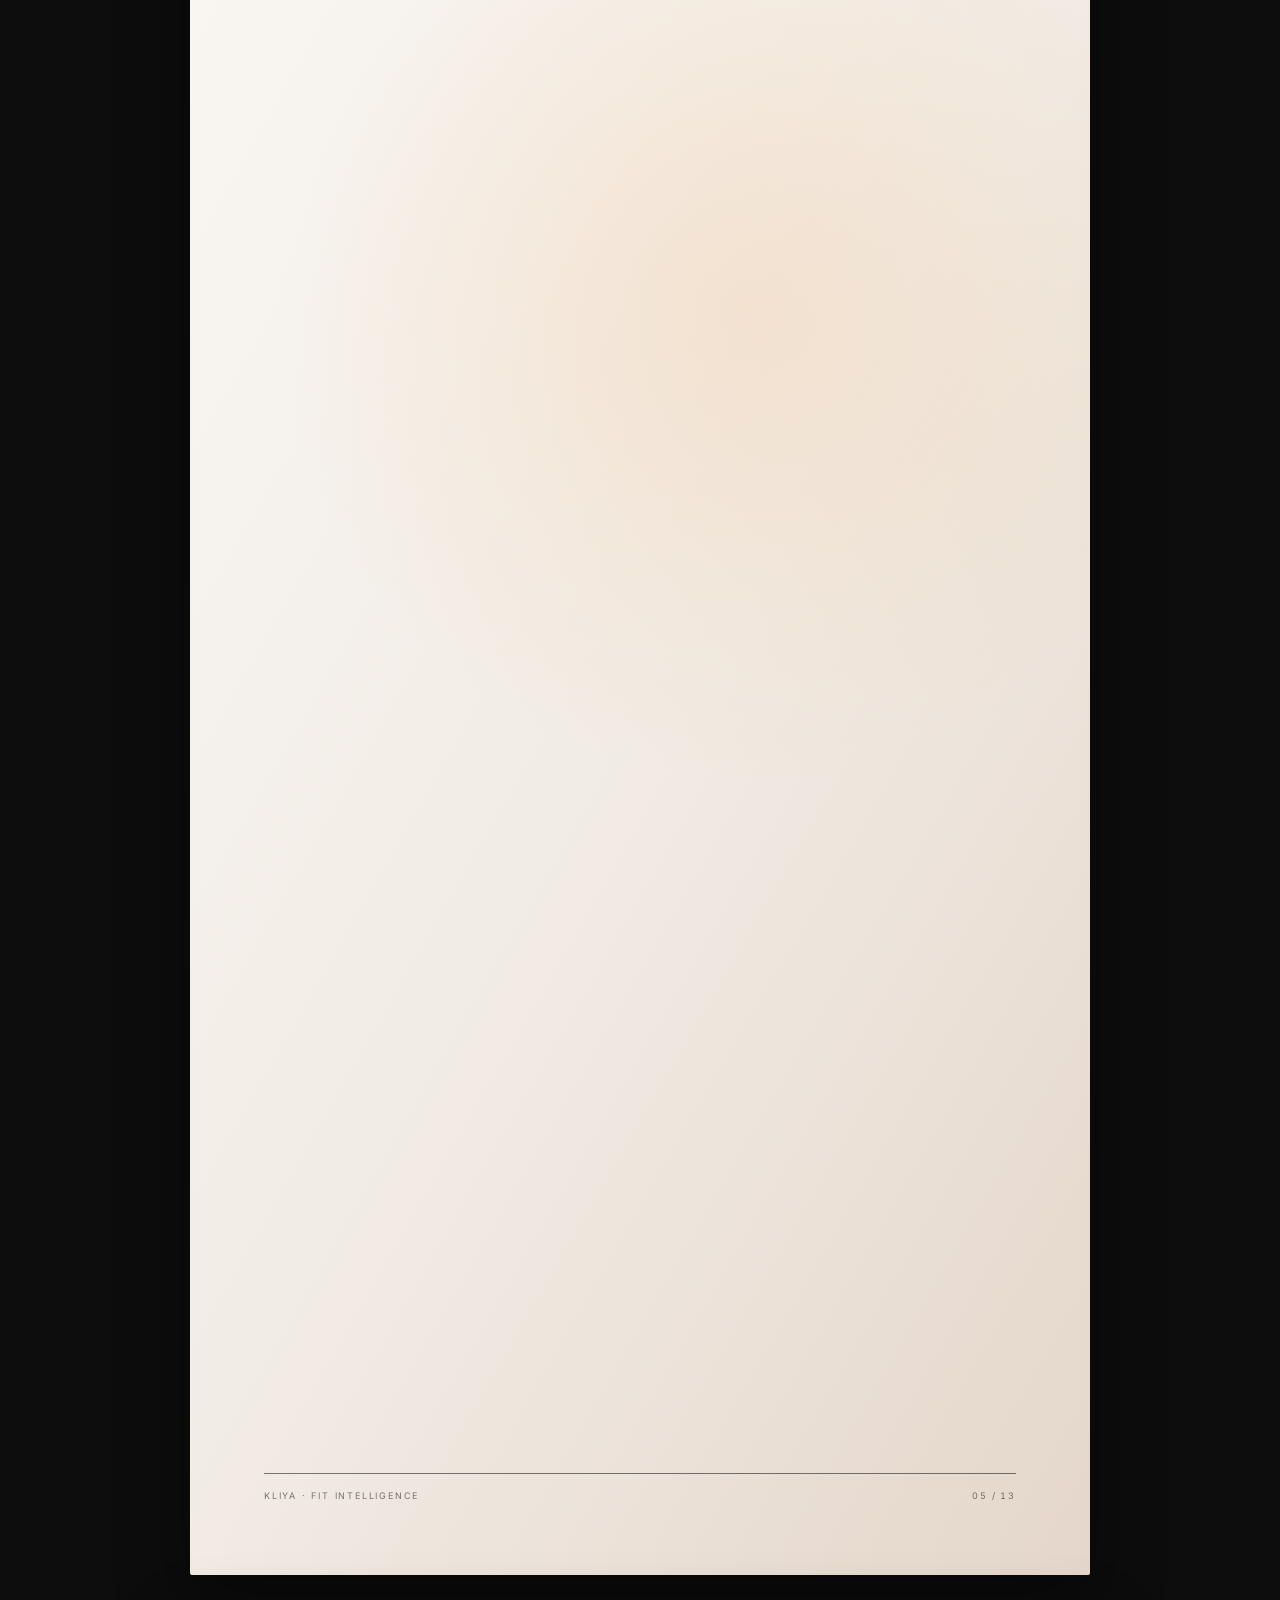
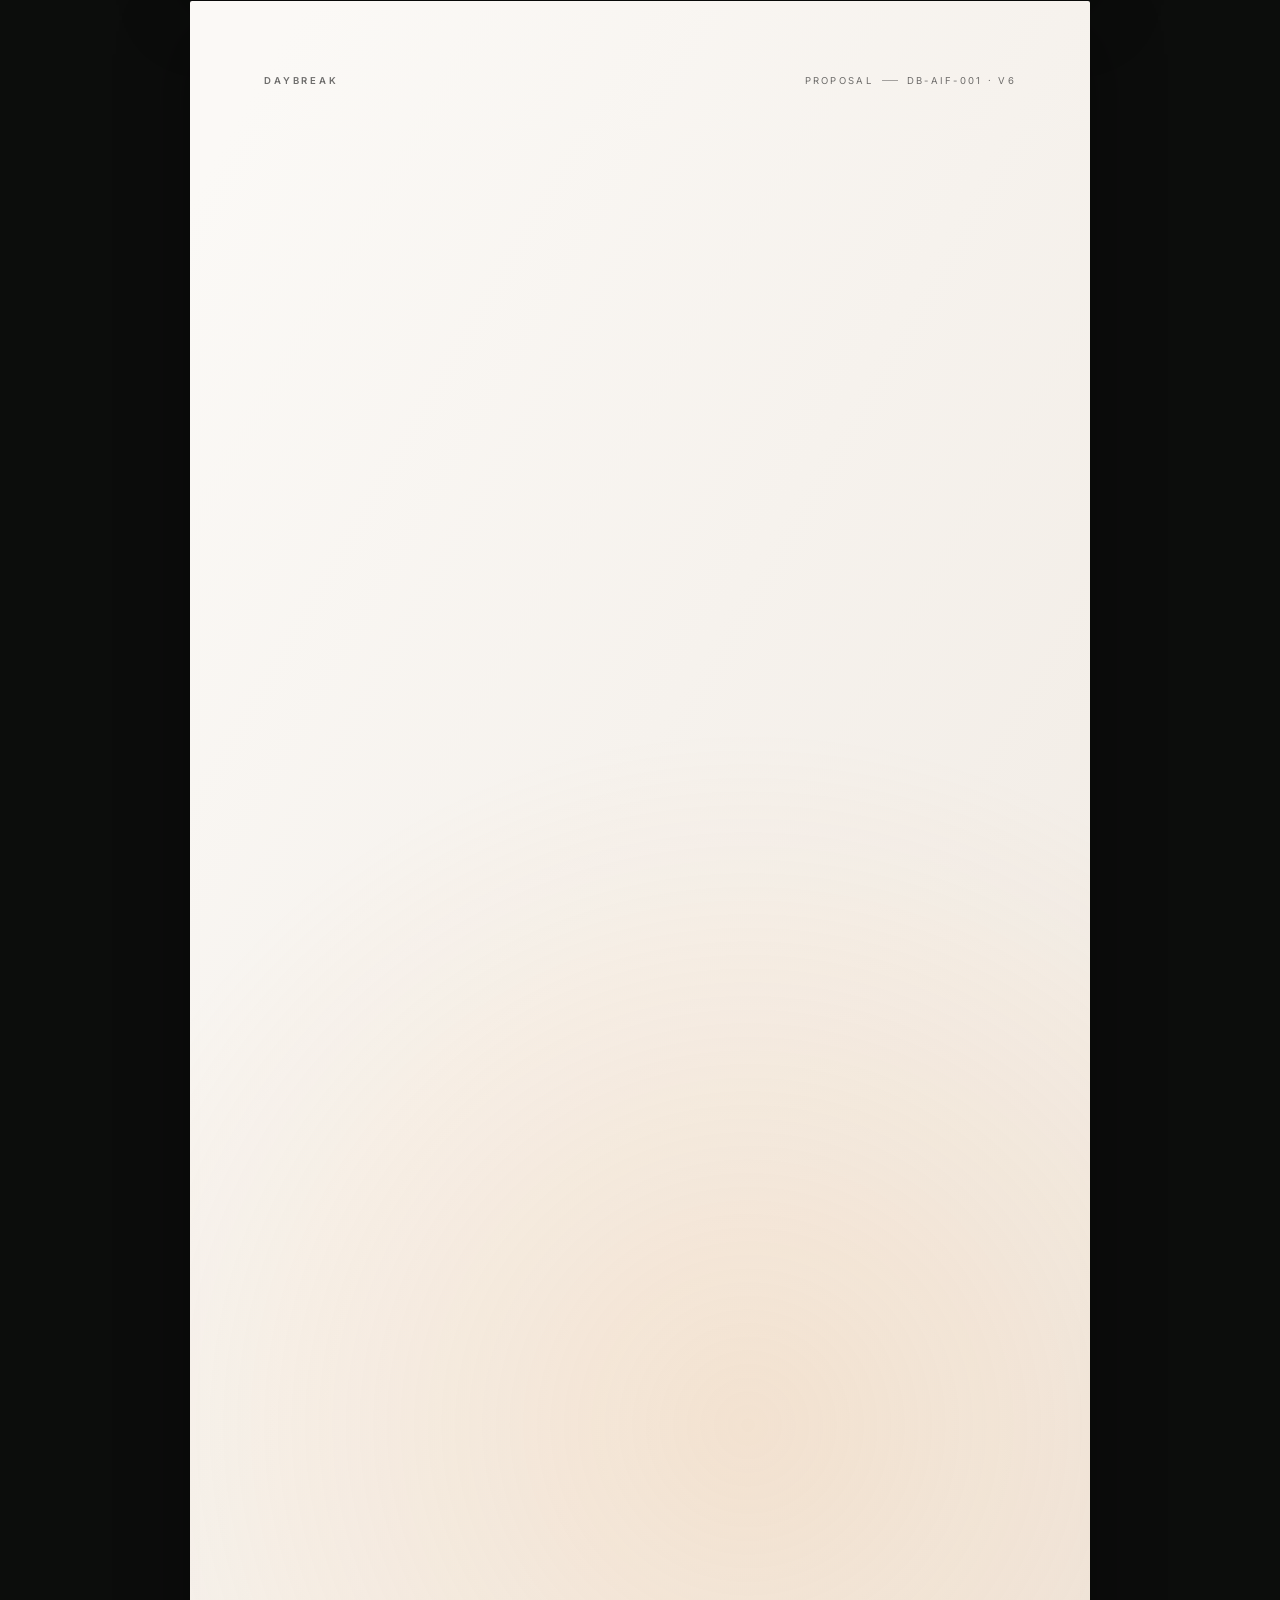
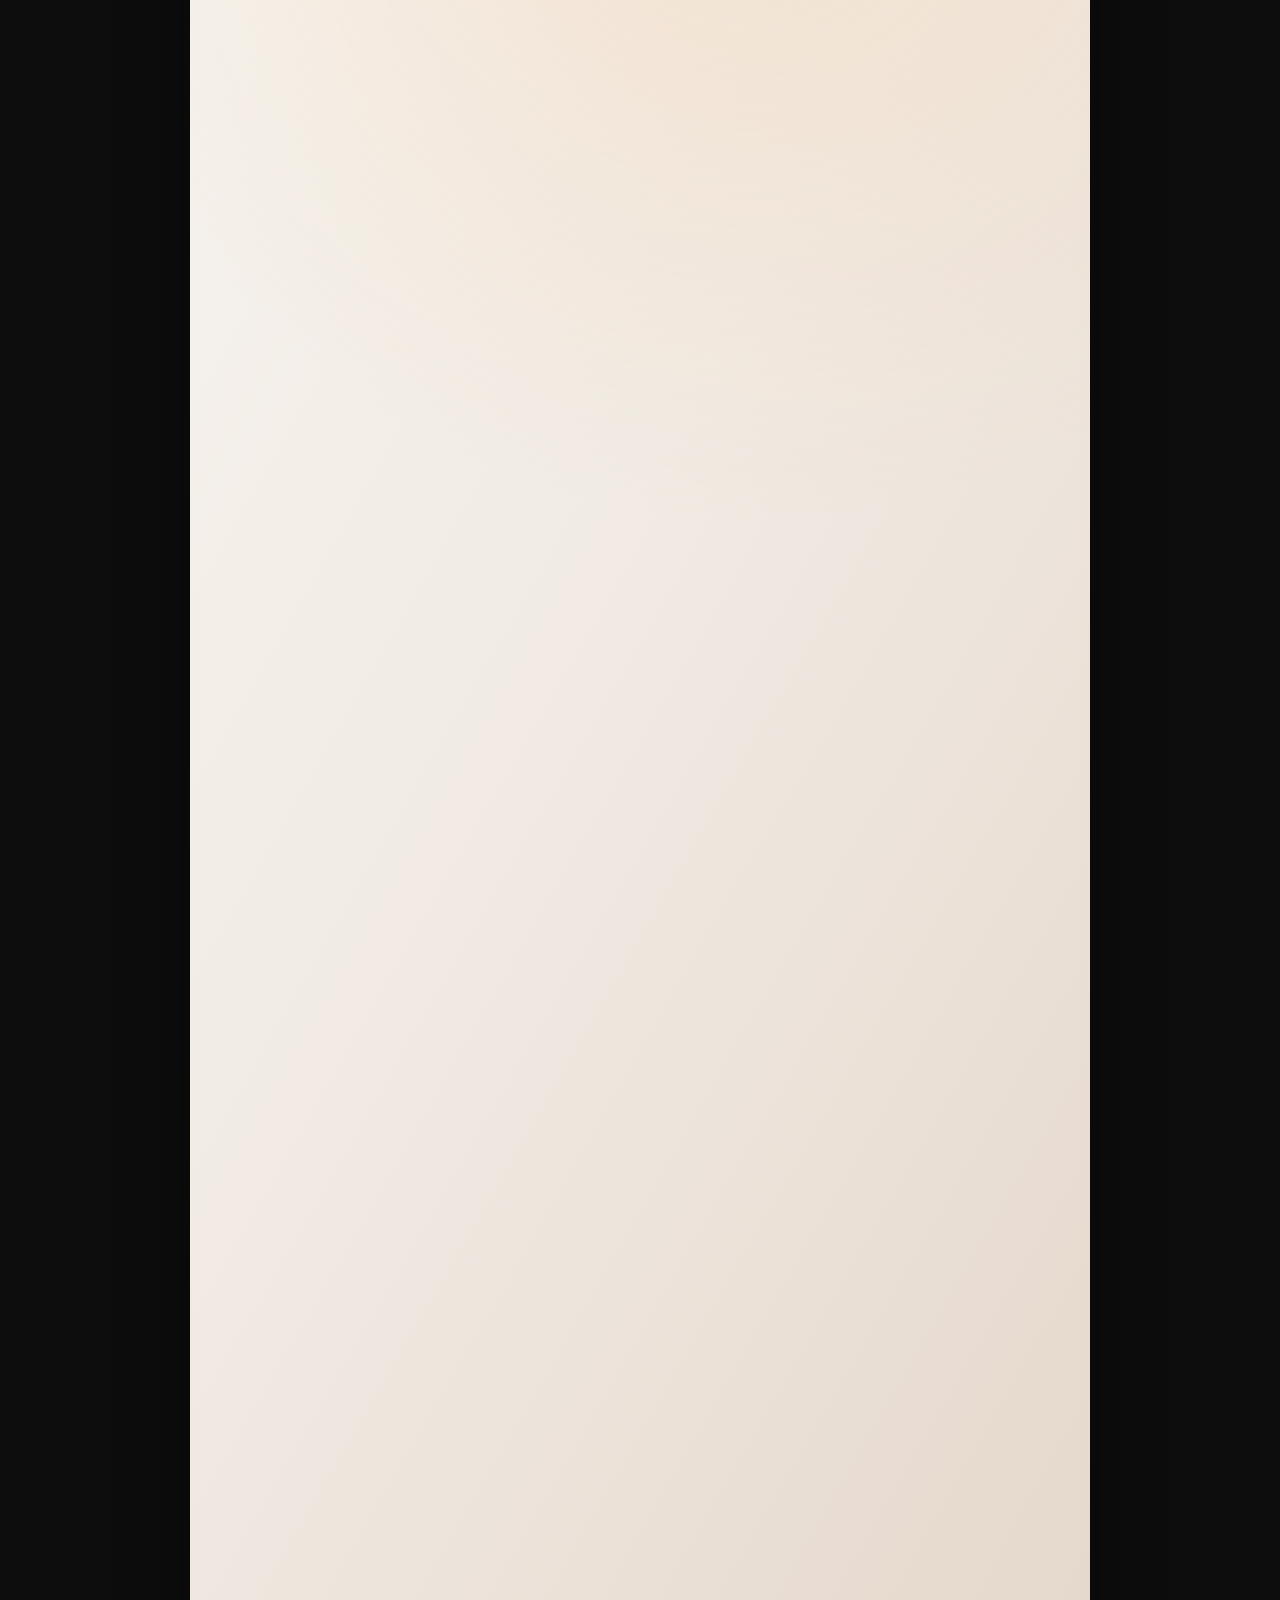
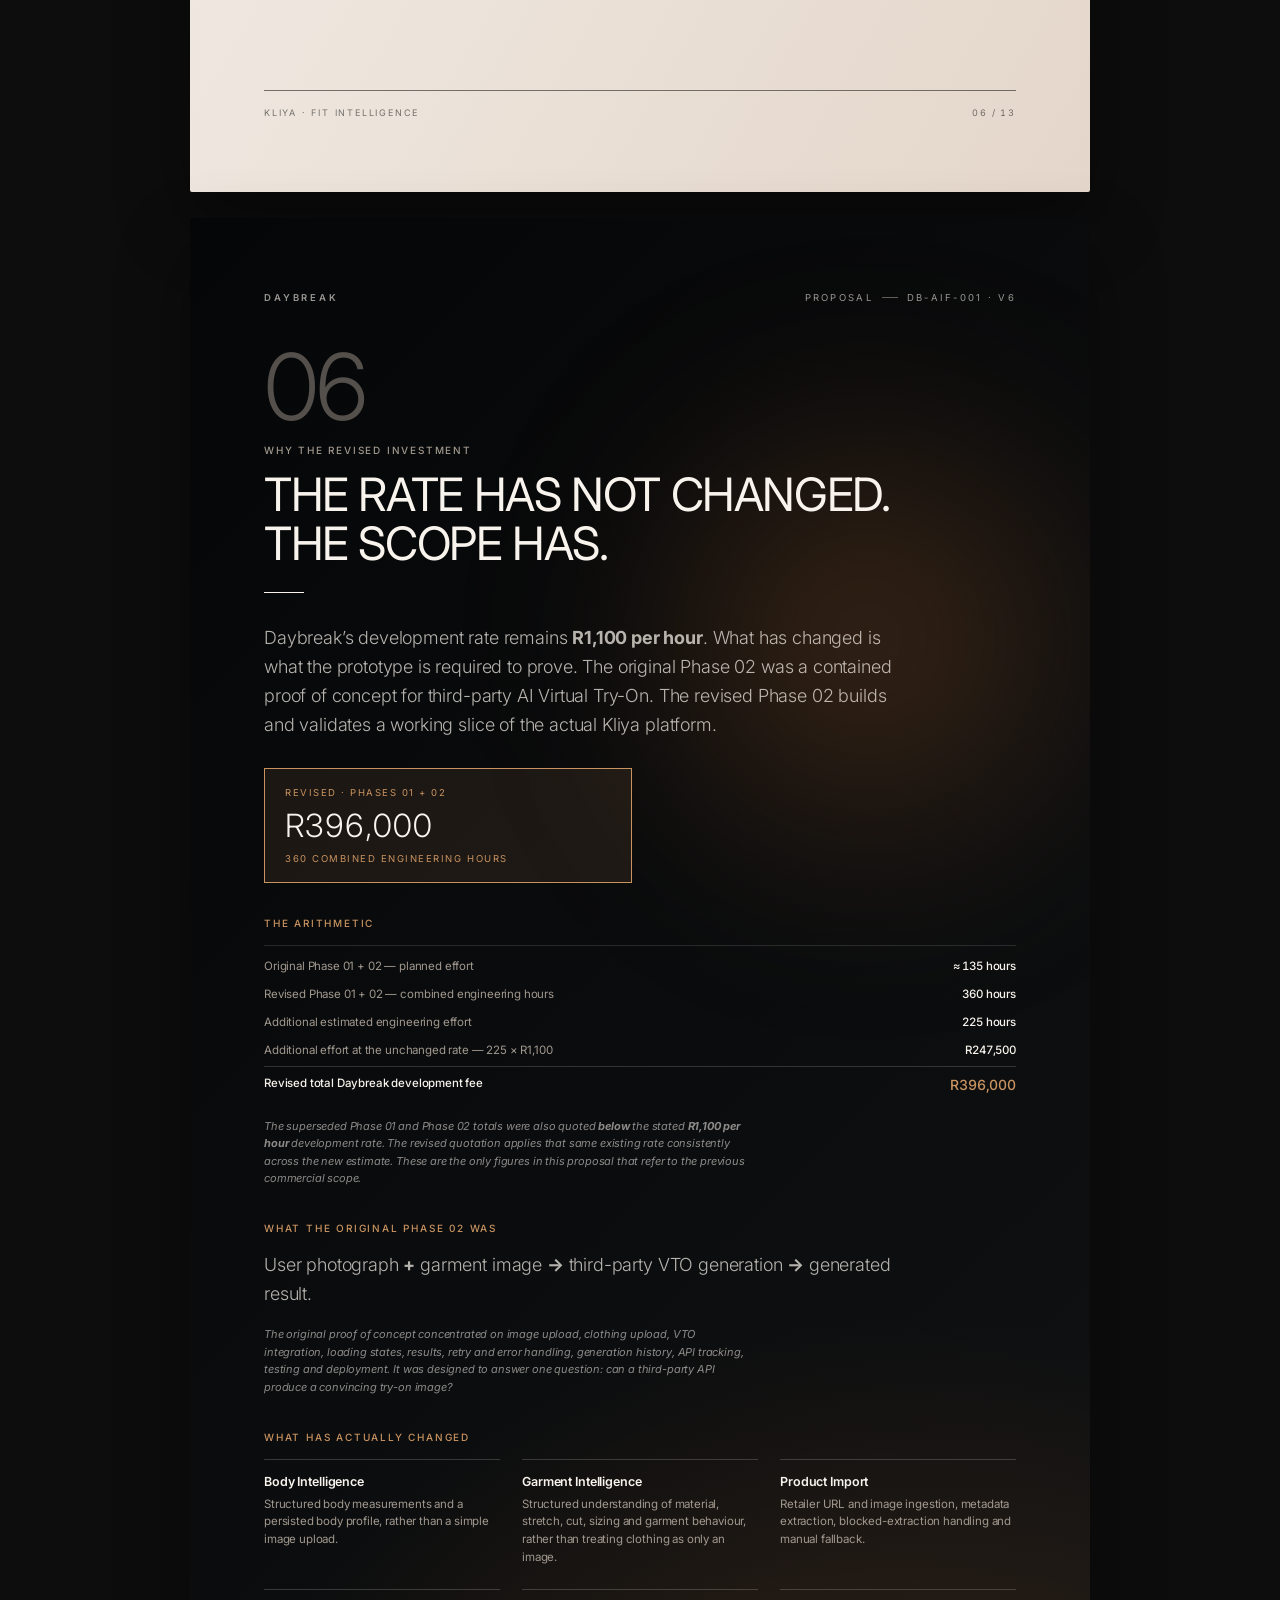
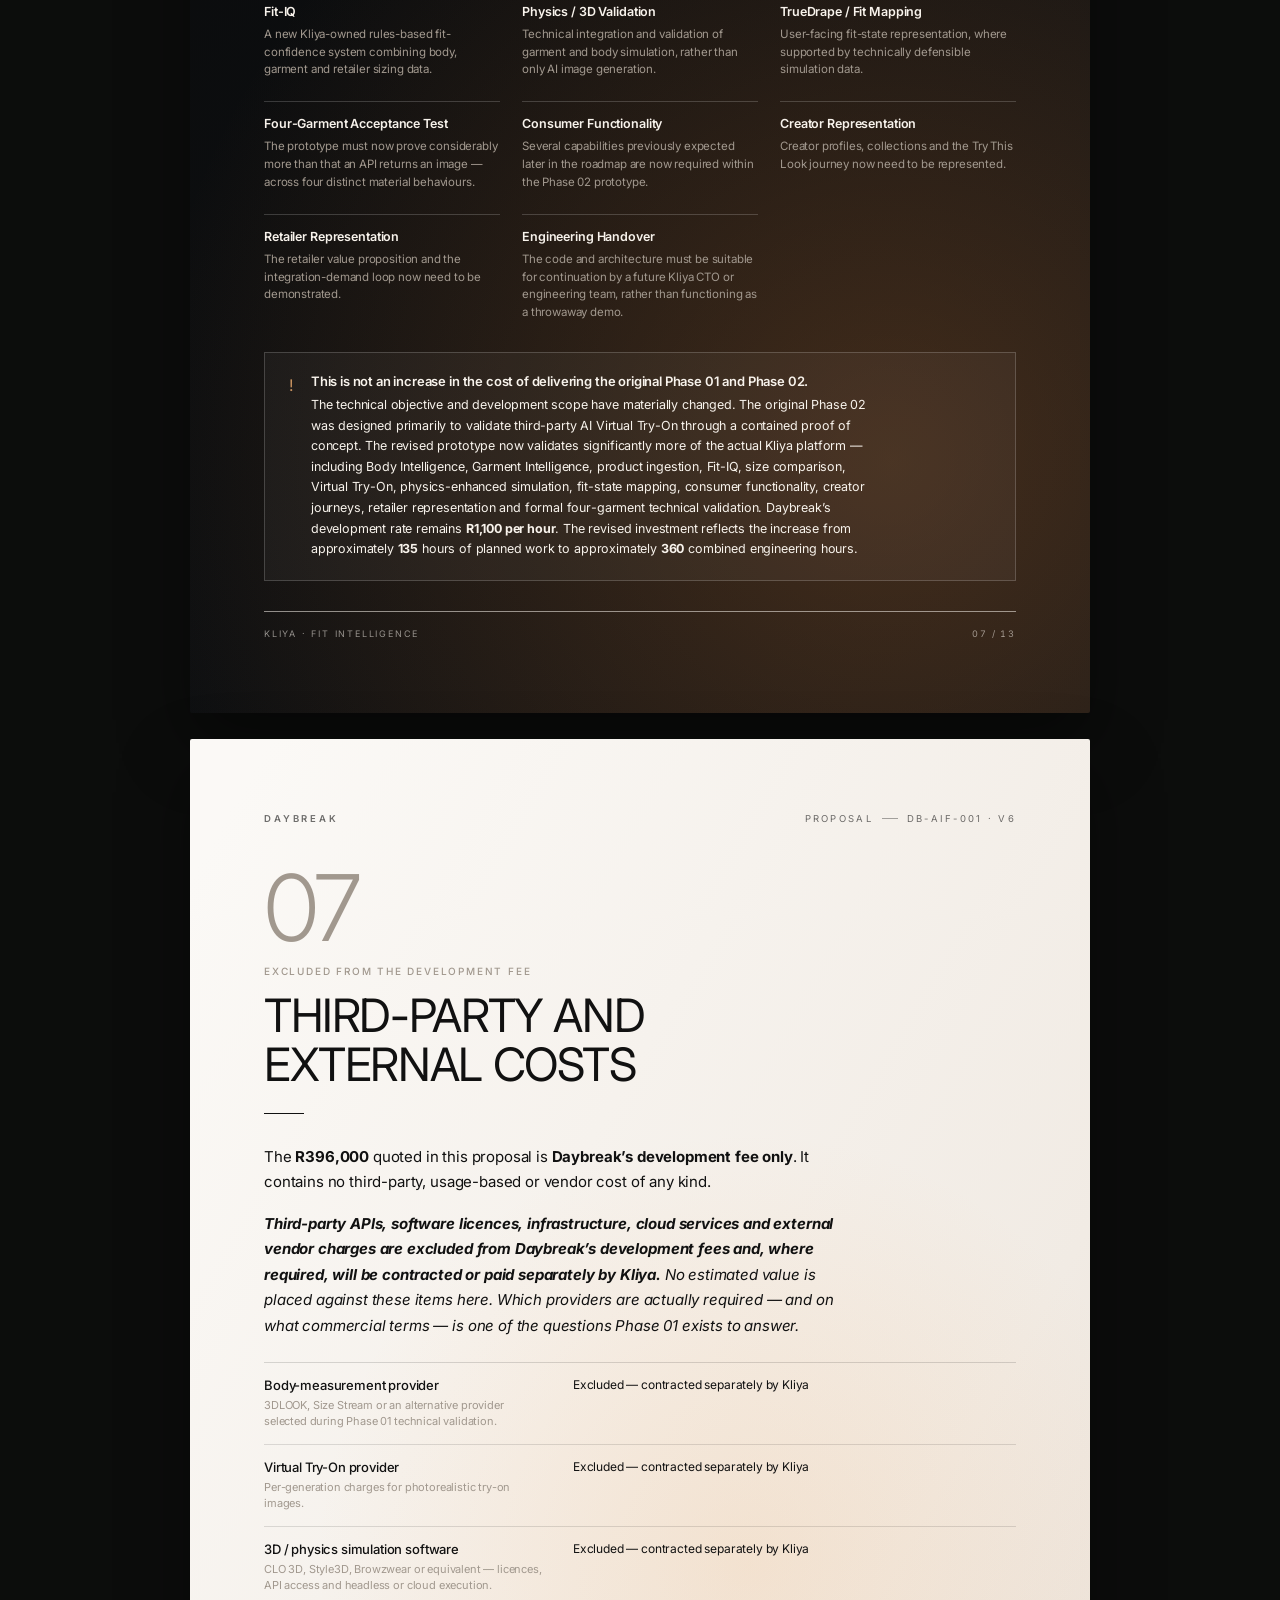
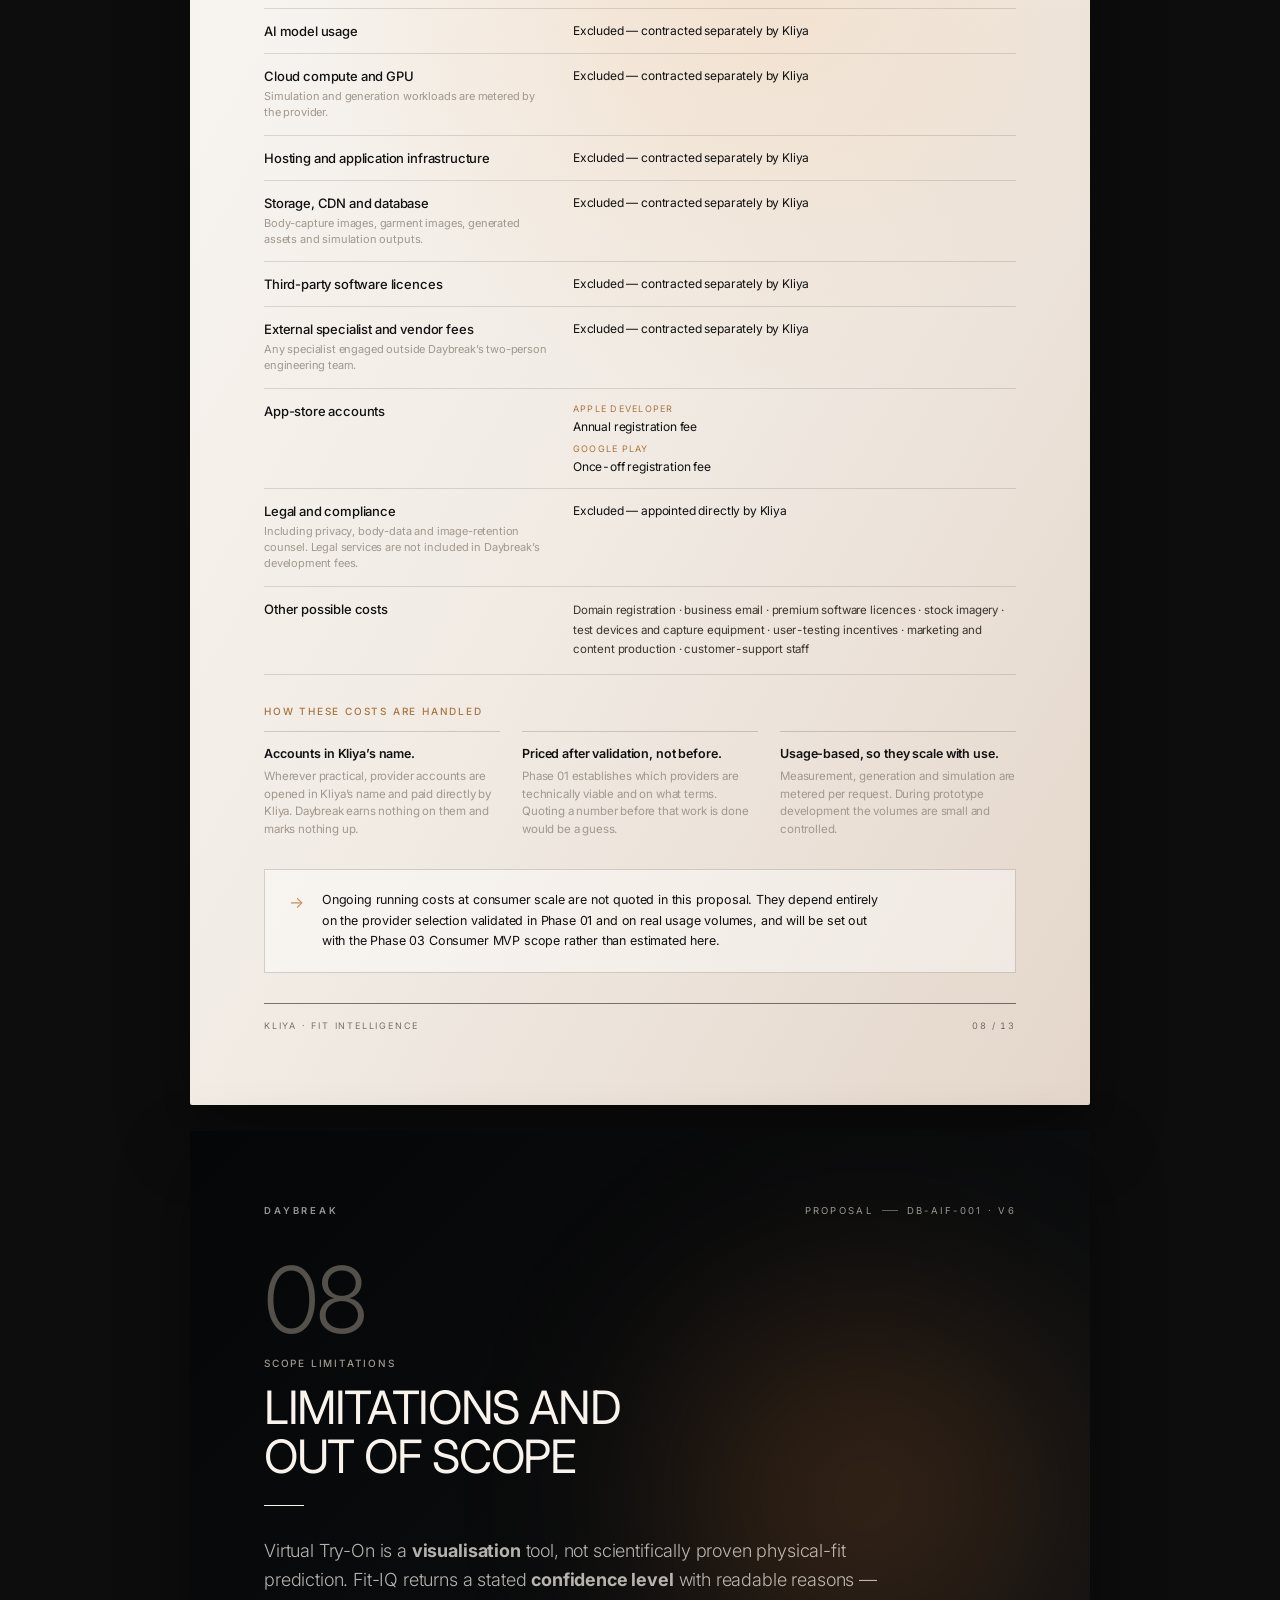
==== commit 574f6a95: "3d physics changes" ====
--- a/index.html
+++ b/index.html
@@ -3,10 +3,12 @@
   <head>
     <meta charset="utf-8" />
     <meta name="viewport" content="width=device-width, initial-scale=1" />
-    <title>Daybreak — AI Fashion Platform Proposal</title>
+    <title>
+      Daybreak — Kliya Prototype &amp; Technical Validation Proposal
+    </title>
     <meta
       name="description"
-      content="Daybreak proposal for the strategy, design and development of an AI-powered fashion platform."
+      content="Daybreak revised proposal for Kliya — Phase 01 Discovery &amp; Technical Validation and Phase 02 End-to-End Prototype &amp; Physics POC."
     />
     <link rel="preconnect" href="https://fonts.googleapis.com" />
     <link rel="preconnect" href="https://fonts.gstatic.com" crossorigin />
@@ -29,7 +31,7 @@
       <div class="tb-center">
         <span class="tb-title" id="tbTitle">Cover</span>
         <span class="tb-count"
-          ><b id="countCurrent">01</b> / <span id="countTotal">10</span></span
+          ><b id="countCurrent">01</b> / <span id="countTotal">13</span></span
         >
       </div>
       <div class="tb-actions">
@@ -59,12 +61,14 @@
         <div class="cover-glow" aria-hidden="true"></div>
         <header class="page-head">
           <span class="page-brand">DAYBREAK</span>
-          <span class="page-tag">PROPOSAL<i></i>20 JULY 2026</span>
+          <span class="page-tag">PROPOSAL · V6<i></i>23 AUGUST 2026</span>
         </header>
 
         <div class="cover-grid">
           <div class="cover-inner">
-            <p class="eyebrow gold">AI FASHION PLATFORM PROPOSAL</p>
+            <p class="eyebrow gold">
+              KLIYA · PROTOTYPE &amp; TECHNICAL VALIDATION
+            </p>
             <h1 class="cover-title">
               <span>Building more</span>
               <span>than an app.</span>
@@ -73,9 +77,10 @@
             </h1>
             <span class="rule"></span>
             <p class="cover-lead">
-              A proposal for the strategy, design and development of an
-              AI-powered fashion platform connecting
-              <strong>users, wardrobes, creators and retailers.</strong>
+              A revised proposal for the discovery, technical validation and
+              end-to-end prototype of
+              <strong>Kliya — fit intelligence for fashion,</strong> connecting
+              consumers, creators and retailers.
             </p>
             <div class="prepared">
               <div>
@@ -91,7 +96,7 @@
             <div class="phone-shadow"></div>
             <div
               class="device device-cover"
-              aria-label="Klear AI fashion app interface"
+              aria-label="Kliya fit-intelligence app interface"
             >
               <div class="device-frame">
                 <div class="device-notch"></div>
@@ -141,7 +146,7 @@
                   <div class="k-header">
                     <div class="k-brand">
                       <span class="k-logo"></span
-                      ><span class="k-word">klear</span>
+                      ><span class="k-word">kliya</span>
                     </div>
                     <div class="k-tools">
                       <span class="k-icon-btn"
@@ -170,7 +175,7 @@
                   <div class="k-hero">
                     <img
                       src="assets/model-blazer.jpg"
-                      alt="Fashion model previewed with Klear virtual try-on"
+                      alt="Fashion model previewed with Kliya virtual try-on"
                     />
                     <span class="k-badge"><i></i>AI TRY-ON</span>
                     <div class="k-side">
@@ -336,7 +341,7 @@
         </div>
 
         <footer class="page-foot">
-          <span>DB-AIF-001</span>
+          <span>DB-AIF-001 · V6</span>
           <span>VALID UNTIL <b data-fill="valid-until">—</b></span>
         </footer>
       </article>
@@ -350,7 +355,7 @@
       >
         <header class="page-head">
           <span class="page-brand">DAYBREAK</span
-          ><span class="page-tag">PROPOSAL<i></i>DB-AIF-001</span>
+          ><span class="page-tag">PROPOSAL<i></i>DB-AIF-001 · V6</span>
         </header>
         <div class="page-inner vision-grid">
           <div>
@@ -360,31 +365,59 @@
             <span class="rule"></span>
             <div class="prose measure">
               <p>
-                The proposed platform will allow users to upload photographs of
-                themselves and virtually try on clothing using artificial
-                intelligence.
+                Kliya is building a fit-intelligence platform for fashion. A
+                user captures their body once, imports a garment from a
+                retailer, and Kliya tells them — with a stated level of
+                confidence and a readable reason — how that garment is likely to
+                fit them, and shows them what it looks like on.
               </p>
               <p>
-                Users will be able to upload clothing they own, build a digital
-                wardrobe, create outfit combinations and save generated looks.
+                Doing that properly means understanding two things the industry
+                normally treats as pictures: the <b>body</b> and the
+                <b>garment</b>. Kliya represents both as structured data, then
+                reasons over them with its own logic — Fit-IQ — supported by
+                Virtual Try-On visualisation and 3D garment simulation.
               </p>
               <p>
-                Future phases may introduce community profiles, influencer
-                wardrobes, retailer catalogues, shoppable outfits, affiliate
-                links and ecommerce integrations.
+                This proposal covers the two phases that prove that thesis
+                technically: a discovery and technical-validation phase, and an
+                end-to-end prototype with a physics proof of concept. The
+                consumer MVP and beta are scoped and quoted separately once
+                those findings are in hand.
               </p>
             </div>
-            <p class="eyebrow gold spaced">CORE PLATFORM CAPABILITIES</p>
+            <p class="eyebrow gold spaced">WHAT THE PROTOTYPE MUST PROVE</p>
             <ol class="numlist">
-              <li><span>01</span>AI-powered virtual clothing try-on</li>
-              <li><span>02</span>User profiles and photo onboarding</li>
-              <li><span>03</span>Personal digital wardrobes</li>
-              <li><span>04</span>Clothing uploads and categorisation</li>
-              <li><span>05</span>Saved outfits and generation history</li>
-              <li><span>06</span>Community and social discovery</li>
-              <li><span>07</span>Influencer profiles and collections</li>
-              <li><span>08</span>Retailer product catalogues</li>
-              <li><span>09</span>Shoppable outfits and affiliate tracking</li>
+              <li>
+                <span>01</span>Body Intelligence — structured measurements and
+                body profile
+              </li>
+              <li>
+                <span>02</span>Garment Intelligence — material, stretch, cut,
+                structure and sizing
+              </li>
+              <li>
+                <span>03</span>Product import from retailer URLs and images
+              </li>
+              <li>
+                <span>04</span>Fit-IQ V1 — Kliya-owned fit-confidence logic
+              </li>
+              <li><span>05</span>Virtual Try-On visualisation</li>
+              <li>
+                <span>06</span>3D and physics simulation — technical proof of
+                concept
+              </li>
+              <li>
+                <span>07</span>TrueDrape — fit-state mapping where technically
+                supported
+              </li>
+              <li>
+                <span>08</span>Size comparison, closet, Saved Looks and wardrobe
+                compatibility
+              </li>
+              <li>
+                <span>09</span>Creator journeys and retailer representation
+              </li>
             </ol>
           </div>
           <div class="vision-side">
@@ -394,273 +427,33 @@
             <div class="callout">
               <span class="co-mark">→</span>
               <p>
-                The platform will be developed in controlled phases to validate
-                the artificial-intelligence experience, reduce technical risk
-                and maintain control over the development scope.
+                The work is quoted as <b>two independent phases</b>. Phase 02
+                begins only after Phase 01 has been delivered, reviewed and
+                approved in writing by Kliya — so the technical findings inform
+                the build before the larger commitment is made.
               </p>
             </div>
           </div>
         </div>
         <footer class="page-foot">
-          <span>AI FASHION PLATFORM</span><span class="page-num">02 / 12</span>
+          <span>KLIYA · FIT INTELLIGENCE</span
+          ><span class="page-num">02 / 13</span>
         </footer>
       </article>
-
-      <!-- 03 · DEVELOPMENT PHASES -->
-      <article
-        class="proposal-page page-light"
-        id="page-3"
-        data-title="Development Phases"
-        data-num="02"
-      >
-        <header class="page-head">
-          <span class="page-brand">DAYBREAK</span
-          ><span class="page-tag">PROPOSAL<i></i>DB-AIF-001</span>
-        </header>
-        <div class="page-inner">
-          <span class="sec-num">02</span>
-          <p class="eyebrow">SCOPE &amp; FIXED PRICING</p>
-          <h2 class="title">Recommended<br />Development Phases</h2>
-          <span class="rule"></span>
-          <p class="lead measure">
-            Each phase carries a single <b>once-off price</b> for the work
-            listed under it. The figures shown are
-            <b>planning estimates</b> based on projected effort at Daybreak’s
-            <b data-fill="build-rate">R1100 per hour</b> build rate, and are
-            reviewed and confirmed with the client in a scoping meeting before
-            each phase begins. Each phase then starts on a <b>50% deposit</b>
-            paid upfront, with the remaining balance invoiced as the work
-            progresses.
-          </p>
-
-          <section class="phase">
-            <header>
-              <div class="ph-name">
-                <span class="rm-tag">PHASE 01</span>
-                <h3>DISCOVERY AND TECHNICAL VALIDATION</h3>
-              </div>
-              <div class="ph-meta">
-                <div class="ph-meta-row">
-                  <span>Estimated effort</span
-                  ><b data-fill="p1-hours">~40 hours</b>
-                </div>
-                <div class="ph-meta-row ph-onceoff">
-                  <span>Estimated once-off price</span
-                  ><b data-fill="p1-onceoff">R38,500</b>
-                </div>
-                <div class="ph-meta-row">
-                  <span>50% deposit to begin</span
-                  ><b data-fill="p1-deposit">R19,250</b>
-                </div>
-              </div>
-            </header>
-            <ul class="cols tight">
-              <li>Client discovery sessions</li>
-              <li>Business and product requirements</li>
-              <li>Target-user definition</li>
-              <li>MVP feature planning</li>
-              <li>Competitor research</li>
-              <li>AI provider research</li>
-              <li>Virtual try-on testing</li>
-              <li>User journeys</li>
-              <li>Technical architecture</li>
-              <li>Development roadmap</li>
-              <li>External operating-cost planning</li>
-            </ul>
-          </section>
-
-          <section class="phase">
-            <header>
-              <div class="ph-name">
-                <span class="rm-tag">PHASE 02</span>
-                <h3>AI PROOF OF CONCEPT</h3>
-              </div>
-              <div class="ph-meta">
-                <div class="ph-meta-row">
-                  <span>Estimated effort</span
-                  ><b data-fill="p2-hours">~95 hours</b>
-                </div>
-                <div class="ph-meta-row ph-onceoff">
-                  <span>Estimated once-off price</span
-                  ><b data-fill="p2-onceoff">R88,000</b>
-                </div>
-                <div class="ph-meta-row">
-                  <span>50% deposit to begin</span
-                  ><b data-fill="p2-deposit">R44,000</b>
-                </div>
-              </div>
-            </header>
-            <ul class="cols tight">
-              <li>User photograph upload</li>
-              <li>Clothing-image upload</li>
-              <li>Image-quality validation</li>
-              <li>AI virtual try-on integration</li>
-              <li>Generation progress and status</li>
-              <li>Generated-result display</li>
-              <li>Retry and error handling</li>
-              <li>Basic generation history</li>
-              <li>API usage tracking</li>
-              <li>Testing and deployment</li>
-            </ul>
-          </section>
-
-          <section class="phase">
-            <header>
-              <div class="ph-name">
-                <span class="rm-tag">PHASE 03</span>
-                <h3>CONSUMER MVP</h3>
-              </div>
-              <div class="ph-meta">
-                <div class="ph-meta-row">
-                  <span>Estimated effort</span
-                  ><b data-fill="p3-hours">~245 hours</b>
-                </div>
-                <div class="ph-meta-row ph-onceoff">
-                  <span>Estimated once-off price</span
-                  ><b data-fill="p3-onceoff">R269,500</b>
-                </div>
-                <div class="ph-meta-row">
-                  <span>50% deposit to begin</span
-                  ><b data-fill="p3-deposit">R134,750</b>
-                </div>
-              </div>
-            </header>
-            <ul class="cols tight">
-              <li>User registration and authentication</li>
-              <li>User profiles and privacy settings</li>
-              <li>Photo onboarding</li>
-              <li>AI virtual try-on</li>
-              <li>Digital wardrobe</li>
-              <li>Clothing categories</li>
-              <li>Saved clothing and outfits</li>
-              <li>Generation history</li>
-              <li>Usage limits</li>
-              <li>Basic notifications</li>
-              <li>Administration dashboard</li>
-              <li>Security controls</li>
-              <li>Testing and launch preparation</li>
-            </ul>
-          </section>
-
-          <section class="phase">
-            <header>
-              <div class="ph-name">
-                <span class="rm-tag">PHASE 04</span>
-                <h3>COMMUNITY FEATURES</h3>
-              </div>
-              <div class="ph-meta">
-                <div class="ph-meta-row">
-                  <span>Estimated effort</span
-                  ><b data-fill="p4-hours">~165 hours</b>
-                </div>
-                <div class="ph-meta-row ph-onceoff">
-                  <span>Estimated once-off price</span
-                  ><b data-fill="p4-onceoff">R148,500</b>
-                </div>
-                <div class="ph-meta-row">
-                  <span>50% deposit to begin</span
-                  ><b data-fill="p4-deposit">R74,250</b>
-                </div>
-              </div>
-            </header>
-            <ul class="cols tight">
-              <li>Public and private profiles</li>
-              <li>Following and connections</li>
-              <li>Social feed</li>
-              <li>Outfit posts</li>
-              <li>Likes, saves and comments</li>
-              <li>Influencer profiles</li>
-              <li>Blocking and reporting</li>
-              <li>Community moderation</li>
-            </ul>
-          </section>
-
-          <section class="phase">
-            <header>
-              <div class="ph-name">
-                <span class="rm-tag">PHASE 05</span>
-                <h3>RETAILER PLATFORM</h3>
-              </div>
-              <div class="ph-meta">
-                <div class="ph-meta-row">
-                  <span>Estimated effort</span><b>To be confirmed</b>
-                </div>
-                <div class="ph-meta-row ph-onceoff">
-                  <span>Estimated once-off price</span><b>Worked out later</b>
-                </div>
-              </div>
-            </header>
-            <ul class="cols tight">
-              <li>Retailer accounts</li>
-              <li>Retailer dashboard</li>
-              <li>Product catalogue uploads</li>
-              <li>Ecommerce integrations</li>
-              <li>Stock and pricing synchronisation</li>
-              <li>Shoppable outfits</li>
-              <li>Affiliate links</li>
-              <li>Discount codes</li>
-              <li>Retailer analytics</li>
-              <li>Influencer campaigns</li>
-            </ul>
-            <p class="fineprint">
-              The Retailer Platform depends on retail partners, ecommerce
-              integrations and commercial terms that cannot be estimated
-              accurately today. Its effort and price are therefore worked out
-              and quoted separately once the earlier phases are delivered, and
-              it is not included in the totals below.
-            </p>
-          </section>
-
-          <div class="callout">
-            <span class="co-mark">→</span>
-            <p>
-              Each phase is scoped, approved and billed separately. The hours
-              and price shown are <b>planning estimates only</b> — not a fixed
-              cap or a guaranteed final price. Before each phase begins,
-              Daybreak and the client hold a meeting to review the scope and
-              confirm the hours and price for that phase in writing. If the work
-              then runs beyond the agreed estimate because scope, complexity or
-              requirements change, the additional hours are discussed and agreed
-              with the client before the work continues — they are not absorbed
-              by Daybreak.
-            </p>
-          </div>
-
-          <div class="callout emphasis">
-            <span class="co-mark">!</span>
-            <div>
-              <strong
-                >Minimum commitment — the project runs through Phase 03.</strong
-              >
-              <p>
-                Once the build begins, the project must be carried through to at
-                least the Consumer MVP (Phase 03). It cannot be stopped
-                part-way, and a phase already started cannot be abandoned,
-                unless Daybreak grants written permission and accepts the early
-                exit.
-              </p>
-            </div>
-          </div>
-        </div>
-        <footer class="page-foot">
-          <span>AI FASHION PLATFORM</span><span class="page-num">03 / 12</span>
-        </footer>
-      </article>
-
-      <!-- 04 · PROCESS -->
+      <!-- 03 · PROCESS -->
       <article
         class="proposal-page page-dark process"
-        id="page-4"
+        id="page-3"
         data-title="Process"
-        data-num="03"
+        data-num="02"
       >
         <div class="process-art" aria-hidden="true"></div>
         <header class="page-head">
           <span class="page-brand">DAYBREAK</span
-          ><span class="page-tag">PROPOSAL<i></i>DB-AIF-001</span>
+          ><span class="page-tag">PROPOSAL<i></i>DB-AIF-001 · V6</span>
         </header>
         <div class="page-inner">
-          <span class="sec-num">03</span>
+          <span class="sec-num">02</span>
           <p class="eyebrow">DEVELOPMENT PROCESS</p>
           <h2 class="title">How We Will Build It</h2>
           <span class="rule"></span>
@@ -670,8 +463,9 @@
               <div>
                 <strong>DISCOVER</strong>
                 <p>
-                  Define the business objectives, target users, product
-                  requirements and feature priorities.
+                  Decompose the founder brief into product, technical and
+                  functional requirements, scope boundaries and the acceptance
+                  criteria the prototype will be measured against.
                 </p>
               </div>
             </li>
@@ -680,133 +474,713 @@
               <div>
                 <strong>VALIDATE</strong>
                 <p>
-                  Test suitable AI providers and determine whether the required
-                  virtual try-on quality can be delivered consistently.
+                  Evaluate body-measurement, Virtual Try-On and 3D simulation
+                  providers, and establish what each can and cannot technically
+                  deliver — including output ownership and lock-in risk.
                 </p>
               </div>
             </li>
             <li>
               <span class="vt-num">03</span>
               <div>
-                <strong>DESIGN</strong>
-                <p>
-                  Create the user journeys, wireframes, interface and complete
-                  product experience.
+                <strong>ARCHITECT</strong>
+                <p>
+                  Design the application, data and integration architecture, the
+                  Garment Intelligence structure and the Kliya-owned Fit-IQ V1
+                  logic — with providers kept modular and replaceable.
                 </p>
               </div>
             </li>
             <li>
               <span class="vt-num">04</span>
               <div>
-                <strong>DEVELOP</strong>
-                <p>
-                  Build the approved functionality in controlled and testable
-                  phases.
+                <strong>BUILD</strong>
+                <p>
+                  Implement the end-to-end prototype in controlled, testable
+                  modules — body capture, product import, Garment Intelligence,
+                  Virtual Try-On, Fit-IQ and simulation.
                 </p>
               </div>
             </li>
             <li>
               <span class="vt-num">05</span>
               <div>
-                <strong>TEST</strong>
-                <p>
-                  Test functionality, AI output, security, performance and
-                  usability.
+                <strong>PROVE</strong>
+                <p>
+                  Run the controlled four-garment acceptance test across rigid,
+                  high-stretch, structured and fluid materials, and record
+                  honestly what is verified, what is inferred and what is not
+                  yet supported.
                 </p>
               </div>
             </li>
             <li>
               <span class="vt-num">06</span>
               <div>
-                <strong>LAUNCH</strong>
-                <p>
-                  Deploy the approved release and continue improving it using
-                  real product data and user feedback.
+                <strong>HAND OVER</strong>
+                <p>
+                  Document the architecture, schemas, integrations and known
+                  limitations so a future Kliya CTO or engineering team can
+                  continue the work — not inherit a throwaway demo.
                 </p>
               </div>
             </li>
           </ol>
         </div>
         <footer class="page-foot">
-          <span>AI FASHION PLATFORM</span><span class="page-num">04 / 12</span>
+          <span>KLIYA · FIT INTELLIGENCE</span
+          ><span class="page-num">03 / 13</span>
         </footer>
       </article>
-
-      <!-- 05 · EXTERNAL COSTS -->
+      <!-- 04 · DEVELOPMENT PHASES -->
+      <article
+        class="proposal-page page-light"
+        id="page-4"
+        data-title="Quoted Phases"
+        data-num="03"
+      >
+        <header class="page-head">
+          <span class="page-brand">DAYBREAK</span
+          ><span class="page-tag">PROPOSAL<i></i>DB-AIF-001 · V6</span>
+        </header>
+        <div class="page-inner">
+          <span class="sec-num">03</span>
+          <p class="eyebrow">REVISED SCOPE &amp; PRICING</p>
+          <h2 class="title">The Two<br />Quoted Phases</h2>
+          <span class="rule"></span>
+          <p class="lead measure">
+            This proposal quotes <b>two phases</b>. Each carries a single
+            once-off Daybreak fee, calculated as its estimated
+            <b>combined engineering hours</b> — the total across a two-person
+            team — at Daybreak’s unchanged build rate of
+            <b data-fill="build-rate">R1,100 per hour</b>. Each phase begins on
+            a <b>50% deposit</b>, with the balance released against agreed
+            milestones. Phase 02 begins only after Phase 01 has been delivered,
+            reviewed and approved in writing by Kliya.
+          </p>
+
+          <section class="phase">
+            <header>
+              <div class="ph-name">
+                <span class="rm-tag">PHASE 01</span>
+                <h3>DISCOVERY AND TECHNICAL VALIDATION</h3>
+              </div>
+              <div class="ph-meta">
+                <div class="ph-meta-row">
+                  <span>Combined engineering effort</span
+                  ><b data-fill="p1-hours">60 hours</b>
+                </div>
+                <div class="ph-meta-row ph-onceoff">
+                  <span>Once-off Daybreak fee</span
+                  ><b data-fill="p1-onceoff">R66,000</b>
+                </div>
+                <div class="ph-meta-row ph-deposit">
+                  <span>50% deposit to begin</span
+                  ><b data-fill="p1-deposit">R33,000</b>
+                </div>
+              </div>
+            </header>
+            <ul class="cols tight">
+              <li>Product scope and technical requirements</li>
+              <li>Consumer, creator and retailer journeys</li>
+              <li>Application and system architecture</li>
+              <li>Body-scanning technical validation</li>
+              <li>Virtual Try-On provider validation</li>
+              <li>3D and physics technology validation</li>
+              <li>Garment Intelligence architecture</li>
+              <li>Fit-IQ V1 technical architecture</li>
+              <li>Four-garment acceptance-test definition</li>
+            </ul>
+          </section>
+
+          <section class="phase">
+            <header>
+              <div class="ph-name">
+                <span class="rm-tag">PHASE 02</span>
+                <h3>END-TO-END PROTOTYPE AND PHYSICS POC</h3>
+              </div>
+              <div class="ph-meta">
+                <div class="ph-meta-row">
+                  <span>Combined engineering effort</span
+                  ><b data-fill="p2-hours">300 hours</b>
+                </div>
+                <div class="ph-meta-row ph-onceoff">
+                  <span>Once-off Daybreak fee</span
+                  ><b data-fill="p2-onceoff">R330,000</b>
+                </div>
+                <div class="ph-meta-row ph-deposit">
+                  <span>50% deposit to begin</span
+                  ><b data-fill="p2-deposit">R165,000</b>
+                </div>
+              </div>
+            </header>
+            <ul class="cols tight">
+              <li>Application foundation, repository and deployment</li>
+              <li>Authentication, onboarding and privacy consent</li>
+              <li>Body Intelligence Profile and scanning integration</li>
+              <li>Product URL and image import</li>
+              <li>Garment Intelligence system</li>
+              <li>Virtual Try-On pipeline</li>
+              <li>Fit-IQ V1 rules engine</li>
+              <li>Size comparison</li>
+              <li>3D and physics simulation POC</li>
+              <li>TrueDrape fit-state mapping</li>
+              <li>Four-garment technical validation</li>
+              <li>Closet and Saved Looks</li>
+              <li>Wardrobe compatibility</li>
+              <li>Creator experience and Try This Look</li>
+              <li>Retailer prototype experience</li>
+              <li>Request Brand to Integrate</li>
+              <li>Minimal administration controls</li>
+              <li>QA, debugging and end-to-end testing</li>
+              <li>Technical documentation and handover</li>
+            </ul>
+          </section>
+
+          <section class="phase">
+            <header>
+              <div class="ph-name">
+                <span class="rm-tag">PHASE 03</span>
+                <h3>CONSUMER MVP / BETA</h3>
+              </div>
+              <div class="ph-meta">
+                <div class="ph-meta-row">
+                  <span>Combined engineering effort</span><b>To be scoped</b>
+                </div>
+                <div class="ph-meta-row ph-onceoff">
+                  <span>Once-off Daybreak fee</span><b>Quoted separately</b>
+                </div>
+              </div>
+            </header>
+            <p class="fineprint">
+              <b>Not included in this quotation.</b> Phase 03 will only be
+              scoped and quoted separately following completion of Phase 02 and
+              review of the validated technical findings, prototype performance,
+              user feedback and commercial priorities. No Phase 03 cost is
+              carried in any total in this proposal.
+            </p>
+          </section>
+
+          <div class="callout emphasis">
+            <span class="co-mark">!</span>
+            <div>
+              <strong
+                >The development rate has not increased. The scope has.</strong
+              >
+              <p>
+                Daybreak’s build rate remains
+                <b data-fill="build-rate">R1,100 per hour</b>, unchanged from
+                the original proposal. The revised figures reflect an increase
+                from approximately <b data-fill="orig-hours">135</b> hours of
+                planned work to <b data-fill="quoted-hours">360</b> combined
+                engineering hours — set out in full in section 06.
+              </p>
+            </div>
+          </div>
+
+          <div class="callout">
+            <span class="co-mark">→</span>
+            <p>
+              <b>Each phase stands independently.</b> There is no obligation to
+              proceed past Phase 01, and no part of Phase 02 becomes payable
+              until Kliya approves it in writing. Third-party APIs, software
+              licences, infrastructure, cloud services and external vendor
+              charges are excluded from Daybreak’s development fees and, where
+              required, will be contracted or paid separately by Kliya.
+            </p>
+          </div>
+        </div>
+        <footer class="page-foot">
+          <span>KLIYA · FIT INTELLIGENCE</span
+          ><span class="page-num">04 / 13</span>
+        </footer>
+      </article>
+      <!-- 05 · PHASE 01 BREAKDOWN -->
       <article
         class="proposal-page page-light"
         id="page-5"
-        data-title="Operating Costs"
+        data-title="Phase 01 Breakdown"
         data-num="04"
       >
         <header class="page-head">
           <span class="page-brand">DAYBREAK</span
-          ><span class="page-tag">PROPOSAL<i></i>DB-AIF-001</span>
+          ><span class="page-tag">PROPOSAL<i></i>DB-AIF-001 · V6</span>
         </header>
         <div class="page-inner">
           <span class="sec-num">04</span>
-          <p class="eyebrow">EXTERNAL PLATFORM COSTS</p>
-          <h2 class="title">Third-Party and<br />Operating Costs</h2>
+          <p class="eyebrow">PHASE 01 · COST BREAKDOWN</p>
+          <h2 class="title">Discovery and<br />Technical Validation</h2>
+          <span class="rule"></span>
+          <p class="lead measure">
+            Every hour quoted in Phase 01 is set out below. Hours are
+            <b>combined engineering hours</b> across a two-person team, priced
+            at <b data-fill="build-rate">R1,100 per hour</b>. The phase total is
+            the sum of these lines — nothing is rounded up into it.
+          </p>
+
+          <section class="phase">
+            <header>
+              <div class="ph-name">
+                <span class="rm-tag">PHASE 01</span>
+                <h3>ONCE-OFF DAYBREAK FEE</h3>
+              </div>
+              <div class="ph-meta">
+                <div class="ph-meta-row">
+                  <span>Combined engineering effort</span
+                  ><b data-fill="p1-hours">60 hours</b>
+                </div>
+                <div class="ph-meta-row ph-onceoff">
+                  <span>Once-off Daybreak fee</span
+                  ><b data-fill="p1-onceoff">R66,000</b>
+                </div>
+                <div class="ph-meta-row ph-deposit">
+                  <span>50% deposit before commencement</span
+                  ><b data-fill="p1-deposit">R33,000</b>
+                </div>
+                <div class="ph-meta-row">
+                  <span>Balance against milestones</span
+                  ><b data-fill="p1-deposit">R33,000</b>
+                </div>
+              </div>
+            </header>
+          </section>
+
+          <div class="cost-list breakdown" data-lines="p1"></div>
+
+          <div class="callout">
+            <span class="co-mark">→</span>
+            <p>
+              The remaining <b data-fill="p1-deposit">R33,000</b> is linked to
+              agreed Phase 01 delivery milestones — 25% (<b
+                data-fill="p1-milestone"
+                >R16,500</b
+              >) on the technical-validation milestone and 25% (<b
+                data-fill="p1-milestone"
+                >R16,500</b
+              >) on Phase 01 completion and acceptance. Third-party APIs,
+              software licences, infrastructure, cloud services and external
+              vendor charges are excluded from this fee and, where required,
+              will be contracted or paid separately by Kliya.
+            </p>
+          </div>
+        </div>
+        <footer class="page-foot">
+          <span>KLIYA · FIT INTELLIGENCE</span
+          ><span class="page-num">05 / 13</span>
+        </footer>
+      </article>
+      <!-- 06 · PHASE 02 BREAKDOWN -->
+      <article
+        class="proposal-page page-light"
+        id="page-6"
+        data-title="Phase 02 Breakdown"
+        data-num="05"
+      >
+        <header class="page-head">
+          <span class="page-brand">DAYBREAK</span
+          ><span class="page-tag">PROPOSAL<i></i>DB-AIF-001 · V6</span>
+        </header>
+        <div class="page-inner">
+          <span class="sec-num">05</span>
+          <p class="eyebrow">PHASE 02 · COST BREAKDOWN</p>
+          <h2 class="title">End-to-End Prototype<br />and Physics POC</h2>
+          <span class="rule"></span>
+          <p class="lead measure">
+            Phase 02 builds the working Kliya prototype end to end. Every module
+            quoted is listed below with its
+            <b>combined engineering hours</b> at
+            <b data-fill="build-rate">R1,100 per hour</b>. Phase 02 begins only
+            once Phase 01 has been delivered, reviewed and approved in writing.
+          </p>
+
+          <section class="phase">
+            <header>
+              <div class="ph-name">
+                <span class="rm-tag">PHASE 02</span>
+                <h3>ONCE-OFF DAYBREAK FEE</h3>
+              </div>
+              <div class="ph-meta">
+                <div class="ph-meta-row">
+                  <span>Combined engineering effort</span
+                  ><b data-fill="p2-hours">300 hours</b>
+                </div>
+                <div class="ph-meta-row ph-onceoff">
+                  <span>Once-off Daybreak fee</span
+                  ><b data-fill="p2-onceoff">R330,000</b>
+                </div>
+                <div class="ph-meta-row ph-deposit">
+                  <span>50% deposit before commencement</span
+                  ><b data-fill="p2-deposit">R165,000</b>
+                </div>
+                <div class="ph-meta-row">
+                  <span>Balance against milestones</span
+                  ><b data-fill="p2-deposit">R165,000</b>
+                </div>
+              </div>
+            </header>
+          </section>
+
+          <div class="cost-list breakdown" data-lines="p2"></div>
+
+          <div class="callout">
+            <span class="co-mark">→</span>
+            <p>
+              The remaining <b data-fill="p2-deposit">R165,000</b> is linked to
+              agreed Phase 02 milestones — 25% (<b data-fill="p2-milestone"
+                >R82,500</b
+              >) on the functional-prototype milestone and 25% (<b
+                data-fill="p2-milestone"
+                >R82,500</b
+              >) on final prototype, physics validation, acceptance testing and
+              handover. Third-party APIs, software licences, infrastructure,
+              cloud services and external vendor charges are excluded from this
+              fee and, where required, will be contracted or paid separately by
+              Kliya.
+            </p>
+          </div>
+        </div>
+        <footer class="page-foot">
+          <span>KLIYA · FIT INTELLIGENCE</span
+          ><span class="page-num">06 / 13</span>
+        </footer>
+      </article>
+      <!-- 07 · WHY THE REVISED INVESTMENT -->
+      <article
+        class="proposal-page page-dark"
+        id="page-7"
+        data-title="Revised Investment"
+        data-num="06"
+      >
+        <div class="dark-glow" aria-hidden="true"></div>
+        <header class="page-head">
+          <span class="page-brand">DAYBREAK</span
+          ><span class="page-tag">PROPOSAL<i></i>DB-AIF-001 · V6</span>
+        </header>
+        <div class="page-inner">
+          <span class="sec-num">06</span>
+          <p class="eyebrow">WHY THE REVISED INVESTMENT</p>
+          <h2 class="title">The Rate Has Not Changed.<br />The Scope Has.</h2>
+          <span class="rule"></span>
+          <p class="lead measure dim">
+            Daybreak’s development rate remains
+            <b data-fill="build-rate">R1,100 per hour</b>. What has changed is
+            what the prototype is required to prove. The original Phase 02 was a
+            contained proof of concept for third-party AI Virtual Try-On. The
+            revised Phase 02 builds and validates a working slice of the actual
+            Kliya platform.
+          </p>
+
+          <div class="ti-block">
+            <div class="ti-price-row">
+              <div class="ti-price">
+                <span>REVISED · PHASES 01 + 02</span>
+                <b data-fill="quoted-total">R396,000</b>
+                <span data-fill="quoted-hours-long"
+                  >360 combined engineering hours</span
+                >
+              </div>
+              <!-- <div class="ti-price alt">
+                <span>ORIGINAL · PHASES 01 + 02</span>
+                <b data-fill="orig-total">R126,500</b>
+                <span
+                  >Approximately <span data-fill="orig-hours">135</span> hours
+                  of planned effort</span
+                >
+              </div> -->
+            </div>
+
+            <p class="eyebrow gold spaced">THE ARITHMETIC</p>
+            <div class="ti-stage-figures">
+              <div>
+                <span>Original Phase 01 + 02 — planned effort</span
+                ><b>≈ <span data-fill="orig-hours">135</span> hours</b>
+              </div>
+              <!-- <div>
+                <span>Original quoted total</span
+                ><b data-fill="orig-total">R126,500</b>
+              </div> -->
+              <div>
+                <span>Revised Phase 01 + 02 — combined engineering hours</span
+                ><b><span data-fill="quoted-hours">360</span> hours</b>
+              </div>
+              <div>
+                <span>Additional estimated engineering effort</span
+                ><b><span data-fill="added-hours">225</span> hours</b>
+              </div>
+              <div>
+                <span
+                  >Additional effort at the unchanged rate —
+                  <span data-fill="added-calc">225 × R1,100</span></span
+                ><b data-fill="added-value">R247,500</b>
+              </div>
+              <div class="ti-stage-total">
+                <span>Revised total Daybreak development fee</span
+                ><b data-fill="quoted-total">R396,000</b>
+              </div>
+            </div>
+            <p class="fineprint dim">
+              The superseded Phase 01 and Phase 02 totals were also quoted
+              <b>below</b> the stated
+              <b data-fill="build-rate">R1,100 per hour</b> development rate.
+              The revised quotation applies that same existing rate consistently
+              across the new estimate. These are the only figures in this
+              proposal that refer to the previous commercial scope.
+            </p>
+          </div>
+
+          <div class="ti-block">
+            <p class="eyebrow gold spaced">WHAT THE ORIGINAL PHASE 02 WAS</p>
+            <p class="lead measure dim" style="margin-top: 10px">
+              User photograph <b>+</b> garment image <b>→</b> third-party VTO
+              generation <b>→</b> generated result.
+            </p>
+            <p class="fineprint dim">
+              The original proof of concept concentrated on image upload,
+              clothing upload, VTO integration, loading states, results, retry
+              and error handling, generation history, API tracking, testing and
+              deployment. It was designed to answer one question: can a
+              third-party API produce a convincing try-on image?
+            </p>
+          </div>
+
+          <div class="ti-block">
+            <p class="eyebrow gold spaced">WHAT HAS ACTUALLY CHANGED</p>
+            <div class="why-grid">
+              <div class="why-point">
+                <b>Body Intelligence</b>
+                <p>
+                  Structured body measurements and a persisted body profile,
+                  rather than a simple image upload.
+                </p>
+              </div>
+              <div class="why-point">
+                <b>Garment Intelligence</b>
+                <p>
+                  Structured understanding of material, stretch, cut, sizing and
+                  garment behaviour, rather than treating clothing as only an
+                  image.
+                </p>
+              </div>
+              <div class="why-point">
+                <b>Product Import</b>
+                <p>
+                  Retailer URL and image ingestion, metadata extraction,
+                  blocked-extraction handling and manual fallback.
+                </p>
+              </div>
+              <div class="why-point">
+                <b>Fit-IQ</b>
+                <p>
+                  A new Kliya-owned rules-based fit-confidence system combining
+                  body, garment and retailer sizing data.
+                </p>
+              </div>
+              <div class="why-point">
+                <b>Physics / 3D Validation</b>
+                <p>
+                  Technical integration and validation of garment and body
+                  simulation, rather than only AI image generation.
+                </p>
+              </div>
+              <div class="why-point">
+                <b>TrueDrape / Fit Mapping</b>
+                <p>
+                  User-facing fit-state representation, where supported by
+                  technically defensible simulation data.
+                </p>
+              </div>
+              <div class="why-point">
+                <b>Four-Garment Acceptance Test</b>
+                <p>
+                  The prototype must now prove considerably more than that an
+                  API returns an image — across four distinct material
+                  behaviours.
+                </p>
+              </div>
+              <div class="why-point">
+                <b>Consumer Functionality</b>
+                <p>
+                  Several capabilities previously expected later in the roadmap
+                  are now required within the Phase 02 prototype.
+                </p>
+              </div>
+              <div class="why-point">
+                <b>Creator Representation</b>
+                <p>
+                  Creator profiles, collections and the Try This Look journey
+                  now need to be represented.
+                </p>
+              </div>
+              <div class="why-point">
+                <b>Retailer Representation</b>
+                <p>
+                  The retailer value proposition and the integration-demand loop
+                  now need to be demonstrated.
+                </p>
+              </div>
+              <div class="why-point">
+                <b>Engineering Handover</b>
+                <p>
+                  The code and architecture must be suitable for continuation by
+                  a future Kliya CTO or engineering team, rather than
+                  functioning as a throwaway demo.
+                </p>
+              </div>
+            </div>
+          </div>
+
+          <div class="callout emphasis">
+            <span class="co-mark">!</span>
+            <div>
+              <strong
+                >This is not an increase in the cost of delivering the original
+                Phase 01 and Phase 02.</strong
+              >
+              <p>
+                The technical objective and development scope have materially
+                changed. The original Phase 02 was designed primarily to
+                validate third-party AI Virtual Try-On through a contained proof
+                of concept. The revised prototype now validates significantly
+                more of the actual Kliya platform — including Body Intelligence,
+                Garment Intelligence, product ingestion, Fit-IQ, size
+                comparison, Virtual Try-On, physics-enhanced simulation,
+                fit-state mapping, consumer functionality, creator journeys,
+                retailer representation and formal four-garment technical
+                validation. Daybreak’s development rate remains
+                <b data-fill="build-rate">R1,100 per hour</b>. The revised
+                investment reflects the increase from approximately
+                <b data-fill="orig-hours">135</b> hours of planned work to
+                approximately <b data-fill="quoted-hours">360</b> combined
+                engineering hours.
+              </p>
+            </div>
+          </div>
+        </div>
+        <footer class="page-foot">
+          <span>KLIYA · FIT INTELLIGENCE</span
+          ><span class="page-num">07 / 13</span>
+        </footer>
+      </article>
+      <!-- 08 · THIRD-PARTY COSTS -->
+      <article
+        class="proposal-page page-light"
+        id="page-8"
+        data-title="Third-Party Costs"
+        data-num="07"
+      >
+        <header class="page-head">
+          <span class="page-brand">DAYBREAK</span
+          ><span class="page-tag">PROPOSAL<i></i>DB-AIF-001 · V6</span>
+        </header>
+        <div class="page-inner">
+          <span class="sec-num">07</span>
+          <p class="eyebrow">EXCLUDED FROM THE DEVELOPMENT FEE</p>
+          <h2 class="title">Third-Party and<br />External Costs</h2>
           <span class="rule"></span>
           <div class="prose measure">
             <p>
-              Third-party services are separate from Daybreak’s once-off
-              development fees. Production accounts should be opened in the
-              client’s name and paid directly by the client wherever practical.
+              The <b data-fill="quoted-total">R396,000</b> quoted in this
+              proposal is <b>Daybreak’s development fee only</b>. It contains no
+              third-party, usage-based or vendor cost of any kind.
             </p>
             <p class="fineprint">
-              Specific figures are not fixed here. AI generation and other
-              usage-based services are priced as part of the final agreement —
-              confirmed on the contract and based on this proposal — so the
-              applicable rates are set at that stage rather than committed now.
+              <b
+                >Third-party APIs, software licences, infrastructure, cloud
+                services and external vendor charges are excluded from
+                Daybreak’s development fees and, where required, will be
+                contracted or paid separately by Kliya.</b
+              >
+              No estimated value is placed against these items here. Which
+              providers are actually required — and on what commercial terms —
+              is one of the questions Phase 01 exists to answer.
             </p>
           </div>
           <div class="cost-list">
             <div class="cost-row">
               <div class="cost-name">
-                AI virtual try-on<span
-                  >The primary cost. Every try-on renders a brand-new
-                  photorealistic image on the provider’s GPUs (FASHN.ai / Google
-                  / Amazon-class), billed per image and paid on the client’s own
-                  account.</span
+                Body-measurement provider<span
+                  >3DLOOK, Size Stream or an alternative provider selected
+                  during Phase 01 technical validation.</span
                 >
               </div>
-              <div class="cost-val">To be confirmed on future contract</div>
-            </div>
-            <div class="cost-row">
-              <div class="cost-name">Backend &amp; database</div>
-              <div class="cost-val">To be confirmed on future contract</div>
+              <div class="cost-val">
+                Excluded — contracted separately by Kliya
+              </div>
             </div>
             <div class="cost-row">
               <div class="cost-name">
-                Image storage &amp; processing<span
-                  >User photographs, clothing images, generated images,
-                  compression, thumbnails, background removal, temporary
-                  storage.</span
+                Virtual Try-On provider<span
+                  >Per-generation charges for photorealistic try-on
+                  images.</span
                 >
               </div>
-              <div class="cost-val">To be confirmed on future contract</div>
-            </div>
-            <div class="cost-row">
-              <div class="cost-name">Mobile build &amp; deployment</div>
-              <div class="cost-val">To be confirmed on future contract</div>
-            </div>
-            <div class="cost-row">
-              <div class="cost-name">Email &amp; notifications</div>
-              <div class="cost-val">To be confirmed on future contract</div>
-            </div>
-            <div class="cost-row">
-              <div class="cost-name">Analytics &amp; error monitoring</div>
-              <div class="cost-val">To be confirmed on future contract</div>
+              <div class="cost-val">
+                Excluded — contracted separately by Kliya
+              </div>
             </div>
             <div class="cost-row">
               <div class="cost-name">
-                Content moderation<span
-                  >Human moderation may be required as the community
-                  grows.</span
+                3D / physics simulation software<span
+                  >CLO 3D, Style3D, Browzwear or equivalent — licences, API
+                  access and headless or cloud execution.</span
                 >
               </div>
-              <div class="cost-val">To be confirmed on future contract</div>
+              <div class="cost-val">
+                Excluded — contracted separately by Kliya
+              </div>
+            </div>
+            <div class="cost-row">
+              <div class="cost-name">AI model usage</div>
+              <div class="cost-val">
+                Excluded — contracted separately by Kliya
+              </div>
+            </div>
+            <div class="cost-row">
+              <div class="cost-name">
+                Cloud compute and GPU<span
+                  >Simulation and generation workloads are metered by the
+                  provider.</span
+                >
+              </div>
+              <div class="cost-val">
+                Excluded — contracted separately by Kliya
+              </div>
+            </div>
+            <div class="cost-row">
+              <div class="cost-name">
+                Hosting and application infrastructure
+              </div>
+              <div class="cost-val">
+                Excluded — contracted separately by Kliya
+              </div>
+            </div>
+            <div class="cost-row">
+              <div class="cost-name">
+                Storage, CDN and database<span
+                  >Body-capture images, garment images, generated assets and
+                  simulation outputs.</span
+                >
+              </div>
+              <div class="cost-val">
+                Excluded — contracted separately by Kliya
+              </div>
+            </div>
+            <div class="cost-row">
+              <div class="cost-name">Third-party software licences</div>
+              <div class="cost-val">
+                Excluded — contracted separately by Kliya
+              </div>
+            </div>
+            <div class="cost-row">
+              <div class="cost-name">
+                External specialist and vendor fees<span
+                  >Any specialist engaged outside Daybreak’s two-person
+                  engineering team.</span
+                >
+              </div>
+              <div class="cost-val">
+                Excluded — contracted separately by Kliya
+              </div>
             </div>
             <div class="cost-row">
               <div class="cost-name">App-store accounts</div>
@@ -817,544 +1191,171 @@
               </div>
             </div>
             <div class="cost-row">
-              <div class="cost-name">Payment processing</div>
-              <div class="cost-val">
-                <em>Planning allowance</em>To be confirmed on future
-                contract<em>Actual</em>Depends on provider, card type, country
-                &amp; currency
-              </div>
-            </div>
-            <div class="cost-row">
               <div class="cost-name">
-                Legal &amp; compliance<span
-                  >Legal services are not included in Daybreak’s development
+                Legal and compliance<span
+                  >Including privacy, body-data and image-retention counsel.
+                  Legal services are not included in Daybreak’s development
                   fees.</span
                 >
               </div>
-              <div class="cost-val">
-                <em>Social-platform policies</em>Supplied by legal counsel
-              </div>
+              <div class="cost-val">Excluded — appointed directly by Kliya</div>
             </div>
             <div class="cost-row">
               <div class="cost-name">Other possible costs</div>
               <div class="cost-val other">
                 Domain registration · business email · premium software licences
-                · stock imagery · SMS / WhatsApp messaging · user-testing
-                incentives · test devices · marketing and content production ·
+                · stock imagery · test devices and capture equipment ·
+                user-testing incentives · marketing and content production ·
                 customer-support staff
               </div>
             </div>
           </div>
 
           <div class="cost-why">
-            <p class="eyebrow gold">
-              WHY AI TRY-ON IS THE MAIN COST — AND WHY THAT IS NORMAL
-            </p>
+            <p class="eyebrow gold">HOW THESE COSTS ARE HANDLED</p>
             <div class="why-grid">
               <div class="why-point">
-                <b>It is real compute, per image.</b>
-                <p>
-                  Every try-on renders a brand-new photorealistic image on the
-                  provider’s GPUs. That is what makes virtual try-on feel like
-                  magic — and, like every AI product, it is metered per
-                  generation, not a cheap database lookup.
+                <b>Accounts in Kliya’s name.</b>
+                <p>
+                  Wherever practical, provider accounts are opened in Kliya’s
+                  name and paid directly by Kliya. Daybreak earns nothing on
+                  them and marks nothing up.
                 </p>
               </div>
               <div class="why-point">
-                <b>It is billed by usage, on the client’s account.</b>
-                <p>
-                  AI generation is billed by usage and paid on the client’s own
-                  account. The applicable rate is confirmed as part of the final
-                  agreement, based on this proposal.
+                <b>Priced after validation, not before.</b>
+                <p>
+                  Phase 01 establishes which providers are technically viable
+                  and on what terms. Quoting a number before that work is done
+                  would be a guess.
                 </p>
               </div>
               <div class="why-point">
-                <b>It grows only because the app is used.</b>
-                <p>
-                  Zero users, near-zero cost. A large AI bill is a symptom of
-                  success — high engagement — and is designed to be covered by a
-                  credit or subscription model, not absorbed as a loss.
-                </p>
-              </div>
-            </div>
-          </div>
-
-          <div class="cost-why keep">
-            <p class="eyebrow gold">
-              ROUGH MONTHLY RUNNING COST — A SENSE OF SCALE
-            </p>
-            <p class="fineprint" style="margin-top: 0">
-              Running cost scales with active users. The figures below are
-              rough, indicative totals only — not a quote — given purely to
-              convey scale. Exact rates are confirmed in the agreement.
-            </p>
-            <div class="cost-list tight-list">
-              <div class="cost-row">
-                <div class="cost-name">≈ 500 active users</div>
-                <div class="cost-val">
-                  In the region of R15,000 – R20,000 / month
-                </div>
-              </div>
-              <div class="cost-row">
-                <div class="cost-name">≈ 2,000 active users</div>
-                <div class="cost-val">
-                  In the region of R70,000 – R85,000 / month
-                </div>
-              </div>
-              <div class="cost-row">
-                <div class="cost-name">≈ 10,000 active users</div>
-                <div class="cost-val">In the region of R350,000+ / month</div>
-              </div>
-            </div>
+                <b>Usage-based, so they scale with use.</b>
+                <p>
+                  Measurement, generation and simulation are metered per
+                  request. During prototype development the volumes are small
+                  and controlled.
+                </p>
+              </div>
+            </div>
+          </div>
+
+          <div class="callout">
+            <span class="co-mark">→</span>
+            <p>
+              Ongoing running costs at consumer scale are not quoted in this
+              proposal. They depend entirely on the provider selection validated
+              in Phase 01 and on real usage volumes, and will be set out with
+              the Phase 03 Consumer MVP scope rather than estimated here.
+            </p>
           </div>
         </div>
         <footer class="page-foot">
-          <span>AI FASHION PLATFORM</span><span class="page-num">05 / 12</span>
+          <span>KLIYA · FIT INTELLIGENCE</span
+          ><span class="page-num">08 / 13</span>
         </footer>
       </article>
-
-      <!-- 06 · LIMITATIONS -->
+      <!-- 09 · LIMITATIONS -->
       <article
         class="proposal-page page-dark"
-        id="page-6"
+        id="page-9"
         data-title="Limitations"
-        data-num="05"
+        data-num="08"
       >
         <div class="dark-glow" aria-hidden="true"></div>
         <header class="page-head">
           <span class="page-brand">DAYBREAK</span
-          ><span class="page-tag">PROPOSAL<i></i>DB-AIF-001</span>
+          ><span class="page-tag">PROPOSAL<i></i>DB-AIF-001 · V6</span>
         </header>
         <div class="page-inner">
-          <span class="sec-num">05</span>
+          <span class="sec-num">08</span>
           <p class="eyebrow">SCOPE LIMITATIONS</p>
-          <h2 class="title">AI and Product Limitations</h2>
+          <h2 class="title">Limitations and<br />Out of Scope</h2>
           <span class="rule"></span>
           <p class="lead measure dim">
-            Artificial-intelligence virtual try-on is intended initially as a
-            visualisation and styling tool. It does not guarantee that a garment
-            will physically fit the user in the same way as the generated image.
+            Virtual Try-On is a <b>visualisation</b> tool, not scientifically
+            proven physical-fit prediction. Fit-IQ returns a stated
+            <b>confidence level</b> with readable reasons — High, Moderate or
+            Low — not a guaranteed sizing outcome, and no percentage-level
+            physical-fit accuracy is claimed. The 3D work in Phase 02 is a
+            <b>technical proof of concept</b>, not a proprietary cloth-physics
+            engine.
           </p>
           <div class="two-scope">
             <div>
-              <p class="eyebrow spaced">AI RESULTS MAY BE AFFECTED BY</p>
+              <p class="eyebrow spaced">TECHNICAL AND OUTPUT LIMITATIONS</p>
               <ul class="ticklist compact dash">
-                <li>Photograph quality</li>
-                <li>Body position</li>
-                <li>Lighting</li>
+                <li>Photograph and capture quality</li>
+                <li>Body position and lighting</li>
                 <li>Garment-image quality</li>
-                <li>Transparent fabrics</li>
-                <li>Layered clothing</li>
-                <li>Oversized garments</li>
-                <li>Complex patterns</li>
-                <li>Logos and text</li>
-                <li>Fabric movement</li>
+                <li>Transparent and layered fabrics</li>
+                <li>Oversized and unstructured garments</li>
+                <li>Complex patterns, logos and text</li>
+                <li>Fabric movement and drape</li>
                 <li>Missing side or rear product images</li>
+                <li>Incomplete or absent retailer size charts</li>
+                <li>Blocked or unavailable product-page extraction</li>
+                <li>Inferred rather than verified garment attributes</li>
+                <li>
+                  Tension, strain and pressure data only where the selected
+                  provider exposes it — never fabricated
+                </li>
+                <li>Provider latency, reliability and rate limits</li>
               </ul>
             </div>
             <div>
-              <p class="eyebrow spaced">EXCLUDED UNLESS SPECIFICALLY QUOTED</p>
+              <p class="eyebrow spaced">NOT INCLUDED IN THIS PROPOSAL</p>
               <ul class="cols tight dim dash">
-                <!-- <li>Custom AI model training</li> -->
+                <li>Proprietary Kliya neural cloth-physics engine</li>
+                <li>Scientifically validated physical-fit claims</li>
                 <li>Guaranteed sizing accuracy</li>
-                <li>3D body scanning</li>
-                <li>Real-time video try-on</li>
-                <li>Full 3D avatar creation</li>
-                <li>Retailer integrations</li>
-                <li>Marketplace payments</li>
-                <li>Influencer payouts</li>
-                <li>Product delivery and returns</li>
-                <li>International tax management</li>
+                <li>Production-scale retailer integrations</li>
+                <li>Marketplace checkout</li>
+                <li>Creator payouts</li>
+                <li>International tax infrastructure</li>
+                <li>Full native iOS and Android production applications</li>
+                <li>Production-scale social network</li>
+                <li>Full moderation infrastructure</li>
+                <li>Interior / home visual-commerce module</li>
+                <li>Ongoing CTO responsibility</li>
+                <li>Third-party APIs</li>
+                <li>Third-party software licences</li>
+                <li>Hosting, cloud and vendor charges</li>
+                <li>Legal services</li>
+                <li>Brand development and marketing</li>
+                <li>Photography and content production</li>
                 <li>Customer-support staffing</li>
-                <li>Legal services</li>
-                <li>Brand development</li>
-                <li>Marketing campaigns</li>
-                <li>Photography</li>
-                <li>Content production</li>
-                <li>Unlimited revisions</li>
-                <li>Unlimited AI generations</li>
-                <li>Unlimited maintenance</li>
-                <li>Third-party subscriptions</li>
+                <li>Unlimited revisions or generations</li>
               </ul>
             </div>
           </div>
         </div>
         <footer class="page-foot">
-          <span>AI FASHION PLATFORM</span><span class="page-num">06 / 12</span>
+          <span>KLIYA · FIT INTELLIGENCE</span
+          ><span class="page-num">09 / 13</span>
         </footer>
       </article>
-
-      <!-- 07 · COMMERCIAL TERMS — commented out per request -->
-      <!--
+      <!-- 10 · SUPPORT -->
       <article
         class="proposal-page page-light"
-        id="page-7"
-        data-title="Commercial Terms"
-        data-num="06"
+        id="page-10"
+        data-title="Support"
+        data-num="09"
       >
         <header class="page-head">
           <span class="page-brand">DAYBREAK</span
-          ><span class="page-tag">PROPOSAL<i></i>DB-AIF-001</span>
+          ><span class="page-tag">PROPOSAL<i></i>DB-AIF-001 · V6</span>
         </header>
         <div class="page-inner">
-          <span class="sec-num">06</span>
-          <p class="eyebrow">TERMS &amp; CONDITIONS</p>
-          <h2 class="title">Daybreak Commercial Terms</h2>
-          <span class="rule"></span>
-          <div class="terms-cols">
-            <section class="term">
-              <h5>ONCE-OFF PHASE PRICING</h5>
-              <p>
-                Each phase carries a single once-off price, exclusive of VAT
-                where applicable. The hours and price for a phase are
-                <b>planning estimates</b> based on projected effort at Daybreak’s
-                <b data-fill="build-rate">R1100 per hour</b> build rate. Before
-                each phase begins, the scope, hours and price are reviewed and
-                confirmed with the client in writing.
-              </p>
-              <p>
-                Because the figures are estimates, they may be revised. If a
-                phase runs beyond its confirmed estimate because scope,
-                complexity or requirements change, the additional hours are
-                assessed and agreed with the client in writing before the work
-                continues, and are charged at the build rate. Daybreak does not
-                absorb overruns arising from expanded scope, changed
-                requirements or unforeseen complexity.
-              </p>
-            </section>
-            <section class="term">
-              <h5>WHAT THE PHASE PRICE COVERS</h5>
-              <p>
-                The phase price includes discovery, research, strategy,
-                meetings, project management, user-experience design, interface
-                design, development, AI testing, quality assurance, deployment,
-                documentation and technical support for that phase.
-              </p>
-            </section>
-            <section class="term">
-              <h5>PROPOSAL VALIDITY</h5>
-              <p>
-                This proposal remains valid for
-                <b data-fill="validity-days">14</b> calendar days from the issue
-                date — until <b data-fill="valid-until">—</b>. After this
-                period, availability, pricing and commercial terms may be
-                revised.
-              </p>
-            </section>
-            <section class="term">
-              <h5>DEPOSIT AND COMMENCEMENT</h5>
-              <p>
-                A <b>50% deposit</b> on the phase price is required upfront
-                before work on that phase begins. The remaining balance is
-                invoiced as the work progresses through the phase. Work will
-                only be scheduled once the agreement has been signed and the
-                deposit has cleared.
-              </p>
-            </section>
-            <section class="term">
-              <h5>ANNUAL LICENSE FEE</h5>
-              <p>
-                A separate annual license fee will apply in addition to the
-                development fees. Its amount and terms will be discussed and
-                agreed separately at a later stage.
-              </p>
-            </section>
-            <section class="term">
-              <h5>PROGRESS AND INVOICES</h5>
-              <p>
-                Daybreak will report progress against the approved phase scope
-                on the agreed schedule. The balance of each phase price is
-                invoiced monthly across the phase, with payment due on the
-                <b>26th</b> of each month, or otherwise according to the payment
-                period stated on the invoice.
-              </p>
-            </section>
-            <section class="term">
-              <h5>CLIENT UPDATES AND COST TRACKING</h5>
-              <p>
-                On signature the client is added to Daybreak’s client management
-                system, which is how the engagement is reported. Through it the
-                client receives phase progress against the approved scope,
-                running third-party and AI cost tracking against the ceilings in
-                this proposal, invoices, approvals and change requests — so
-                spend with the providers is visible as it happens rather than
-                only at month end.
-              </p>
-              <p>
-                The client’s details are used to run and report on this project
-                only, and are not used for marketing or shared with third
-                parties without separate written consent.
-              </p>
-            </section>
-            <section class="term">
-              <h5>SCOPE CHANGES</h5>
-              <p>
-                Any feature, integration, deliverable or requirement not
-                included in the approved scope will be treated as a change
-                request. Change requests will be assessed and estimated before
-                work begins.
-              </p>
-            </section>
-            <section class="term">
-              <h5>CLIENT DECISION-MAKER</h5>
-              <p>
-                The client must appoint one authorised decision-maker. Feedback
-                from multiple stakeholders must be consolidated and submitted as
-                one approved response.
-              </p>
-            </section>
-            <section class="term">
-              <h5>CLIENT RESPONSIBILITIES</h5>
-              <p>
-                The client is responsible for supplying final approved copy,
-                brand assets, photography, legal information, product
-                information, access credentials and other required project
-                materials unless those services are specifically included.
-              </p>
-            </section>
-            <section class="term">
-              <h5>FEEDBACK AND DELAYS</h5>
-              <p>
-                The client must provide feedback, content, access and approvals
-                within the agreed review periods. Client delays may shift
-                milestones and delivery dates. Where a project is paused for an
-                extended period, Daybreak may reschedule the remaining work
-                according to availability.
-              </p>
-            </section>
-            <section class="term">
-              <h5>REVISIONS</h5>
-              <p>
-                Two structured revision rounds are included for each major
-                design stage unless otherwise stated. A revision means an
-                adjustment to the approved direction and not the creation of a
-                new direction. Additional revisions, major changes or changes to
-                previously approved work are quoted as a once-off change request
-                before the work begins.
-              </p>
-            </section>
-            <section class="term">
-              <h5>THIRD-PARTY SERVICES</h5>
-              <p>
-                AI services, hosting, databases, storage, domains, premium
-                software, paid APIs, stock assets, messaging services,
-                analytics, app-store accounts and payment-processing fees are
-                excluded unless expressly included. The client is responsible
-                for all third-party fees.
-              </p>
-            </section>
-            <section class="term">
-              <h5>CLIENT-OWNED ACCOUNTS</h5>
-              <p>
-                Production accounts should be created in the client’s name
-                wherever practical. The client is responsible for maintaining
-                payment methods, subscriptions and sufficient platform or API
-                credit.
-              </p>
-            </section>
-            <section class="term">
-              <h5>THIRD-PARTY CHANGES</h5>
-              <p>
-                Daybreak is not responsible for third-party pricing changes,
-                policy changes, outages, discontinued services or functionality
-                changes. Work required to respond to third-party changes is
-                billed separately unless covered by an active support agreement.
-              </p>
-            </section>
-            <section class="term">
-              <h5>AI OUTPUT</h5>
-              <p>
-                Artificial-intelligence output may vary between generations.
-                Daybreak does not guarantee perfect reproduction of body shape,
-                garment construction, fabric, colour, patterns, logos, sizing or
-                physical fit. Daybreak is responsible for implementing and
-                testing the selected AI provider within the approved scope, but
-                not for limitations inherent to the provider’s technology.
-              </p>
-            </section>
-            <section class="term">
-              <h5>TESTING AND APPROVAL</h5>
-              <p>
-                The client will be given an opportunity to review and test
-                relevant deliverables before final approval. Approval of a stage
-                confirms acceptance of its direction and allows the project to
-                proceed.
-              </p>
-            </section>
-            <section class="term">
-              <h5>INTELLECTUAL PROPERTY</h5>
-              <p>
-                Ownership of the final approved custom deliverables transfers to
-                the client only once all outstanding invoices have been paid in
-                full. The client therefore owns the platform outright — clean,
-                unencumbered and ready for investor due diligence. Daybreak
-                retains ownership of its pre-existing intellectual property,
-                reusable systems, frameworks, development methods, internal
-                tools and general knowledge.
-              </p>
-            </section>
-            <section class="term feature">
-              <h5>IP SUCCESS FEE — FUNDING OR ACQUISITION</h5>
-              <p>
-                The phase prices pay for the build at a working rate, not for
-                the long-term value of the asset Daybreak creates. In exchange
-                for transferring the platform IP in full, Daybreak participates
-                once — and only once — if that asset is monetised: a success fee
-                becomes due on the first to occur of an equity funding round of
-                <b data-fill="ip-trigger">R2,000,000</b> or more, or the sale,
-                merger or acquisition of the business or the platform.
-              </p>
-              <p>
-                The fee is the greater of <b data-fill="ip-pct">3%</b> of the
-                transaction value or <b data-fill="ip-multiple">1.5×</b> the
-                total development fees paid to Daybreak, payable on receipt of
-                those proceeds. Nothing is owed if no such event occurs — this
-                fee never burdens the platform while it is pre-revenue, and it
-                does not affect the client’s ownership, control or cap table.
-              </p>
-            </section>
-            <section class="term">
-              <h5>THIRD-PARTY INTELLECTUAL PROPERTY</h5>
-              <p>
-                Third-party software, libraries, APIs, fonts, plugins and
-                platforms remain subject to their respective licences and terms.
-              </p>
-            </section>
-            <section class="term">
-              <h5>CLIENT-SUPPLIED MATERIALS</h5>
-              <p>
-                The client confirms that it has the necessary rights and
-                permissions to use all photographs, logos, clothing images,
-                product information, copy and other materials supplied to
-                Daybreak. The client is responsible for claims arising from
-                materials it provides.
-              </p>
-            </section>
-            <section class="term">
-              <h5>CONFIDENTIALITY</h5>
-              <p>
-                Both parties will take reasonable measures to protect
-                confidential information received during the project. Daybreak
-                will not publicly disclose confidential product or business
-                information without permission.
-              </p>
-            </section>
-            <section class="term">
-              <h5>PORTFOLIO RIGHTS</h5>
-              <p>
-                Daybreak may display completed public-facing work in its
-                website, portfolio, social media and marketing materials unless
-                otherwise agreed in writing.
-              </p>
-            </section>
-            <section class="term">
-              <h5>PAYMENT DELAYS</h5>
-              <p>
-                Daybreak may pause work when an invoice becomes overdue. Project
-                dates may be revised based on the length of the payment delay
-                and the team’s availability when work resumes.
-              </p>
-            </section>
-            <section class="term">
-              <h5>CANCELLATION</h5>
-              <p>
-                Either party may cancel the project by providing written notice.
-                The client remains responsible for the portion of the phase
-                price covering work completed, approved expenses, committed
-                third-party costs and non-cancellable work up to the
-                cancellation date.
-              </p>
-            </section>
-            <section class="term">
-              <h5>SUSPENSION</h5>
-              <p>
-                Daybreak may suspend work where the client repeatedly fails to
-                provide payment, access, content, feedback or approvals required
-                to continue the project.
-              </p>
-            </section>
-            <section class="term">
-              <h5>MAINTENANCE</h5>
-              <p>
-                Post-launch maintenance, updates, third-party API changes,
-                operating-system compatibility and ongoing support are excluded
-                unless included in a separate maintenance agreement.
-              </p>
-            </section>
-            <section class="term">
-              <h5>DEFECT WARRANTY</h5>
-              <p>
-                Daybreak will correct reproducible defects directly related to
-                the approved scope that are reported within 30 days after
-                launch. This does not include new features, scope changes,
-                content changes, client modifications, third-party failures or
-                platform updates.
-              </p>
-            </section>
-            <section class="term">
-              <h5>DATA AND BACKUPS</h5>
-              <p>
-                Where supported by the selected infrastructure, reasonable
-                backup and security measures will be implemented. The client
-                remains responsible for maintaining active production
-                subscriptions and any additional backup or retention
-                requirements not included in the approved scope.
-              </p>
-            </section>
-            <section class="term">
-              <h5>LIMITATION OF LIABILITY</h5>
-              <p>
-                Daybreak is not liable for indirect losses, lost profits, lost
-                revenue, loss of opportunity, third-party outages, third-party
-                data loss or failures outside Daybreak’s reasonable control. To
-                the extent permitted by law, Daybreak’s total liability relating
-                to the project is limited to the fees paid for the affected
-                phase of work.
-              </p>
-            </section>
-            <section class="term">
-              <h5>NO PERFORMANCE GUARANTEE</h5>
-              <p>
-                Daybreak does not guarantee a specific number of users, sales,
-                downloads, retailer registrations, conversions, revenue or
-                investment outcomes.
-              </p>
-            </section>
-            <section class="term">
-              <h5>GOVERNING AGREEMENT</h5>
-              <p>
-                The signed development agreement and approved scope will form
-                the governing commercial agreement between Daybreak and the
-                client. Where a conflict exists, the signed development
-                agreement will take priority over the proposal.
-              </p>
-            </section>
-          </div>
-        </div>
-        <footer class="page-foot">
-          <span>AI FASHION PLATFORM</span><span class="page-num">07 / 12</span>
-        </footer>
-      </article>
-      -->
-
-      <!-- 08 · SUPPORT -->
-      <article
-        class="proposal-page page-light"
-        id="page-8"
-        data-title="Support"
-        data-num="07"
-      >
-        <header class="page-head">
-          <span class="page-brand">DAYBREAK</span
-          ><span class="page-tag">PROPOSAL<i></i>DB-AIF-001</span>
-        </header>
-        <div class="page-inner">
-          <span class="sec-num">07</span>
+          <span class="sec-num">09</span>
           <p class="eyebrow">SUPPORT AND MAINTENANCE</p>
-          <h2 class="title">Post-Launch Support</h2>
+          <h2 class="title">Post-Prototype Support</h2>
           <span class="rule"></span>
           <p class="lead measure">
-            After launch, work is billed only when you request it. The build
+            Support is a separate service from the build. It is billed only when
+            Kliya requests it, and it forms no part of the
+            <b data-fill="quoted-total">R396,000</b> development fee. The build
             itself is always once-off per phase.
           </p>
           <div class="support-rate">
@@ -1377,302 +1378,345 @@
           <ul class="cols ticklist wide">
             <li>Bug fixes</li>
             <li>Security updates</li>
-            <li>Operating-system compatibility</li>
-            <li>App-store releases</li>
-            <li>API updates</li>
+            <li>Provider and API updates</li>
+            <li>Dependency and platform upgrades</li>
             <li>Monitoring</li>
             <li>Infrastructure reviews</li>
             <li>Minor product improvements</li>
+            <li>Prototype demonstration support</li>
           </ul>
           <div class="callout">
             <span class="co-mark">→</span>
             <p>
               There is no retainer and nothing to pay in a month where no
               support is requested. Response times and availability are defined
-              in the support agreement. Major features and new product phases
-              are quoted separately as their own once-off phase.
+              in the support agreement. Major features and new product phases —
+              including the Phase 03 Consumer MVP — are quoted separately as
+              their own once-off phase, not absorbed into support.
             </p>
           </div>
         </div>
         <footer class="page-foot">
-          <span>AI FASHION PLATFORM</span><span class="page-num">08 / 12</span>
+          <span>KLIYA · FIT INTELLIGENCE</span
+          ><span class="page-num">10 / 13</span>
         </footer>
       </article>
-
-      <!-- 09 · TOTAL INVESTMENT -->
+      <!-- 11 · TOTAL INVESTMENT -->
       <article
         class="proposal-page page-dark"
-        id="page-9"
+        id="page-11"
         data-title="Total Investment"
-        data-num="08"
+        data-num="10"
       >
         <div class="dark-glow" aria-hidden="true"></div>
         <header class="page-head">
           <span class="page-brand">DAYBREAK</span
-          ><span class="page-tag">PROPOSAL<i></i>DB-AIF-001</span>
+          ><span class="page-tag">PROPOSAL<i></i>DB-AIF-001 · V6</span>
         </header>
         <div class="page-inner">
-          <span class="sec-num">08</span>
+          <span class="sec-num">10</span>
           <p class="eyebrow">THE COMPLETE PICTURE</p>
-          <h2 class="title">Total Investment</h2>
+          <h2 class="title">Total Daybreak<br />Development</h2>
           <span class="rule"></span>
           <p class="lead measure dim">
-            This is what you pay Daybreak to build the app — a once-off price
-            per phase, based on estimated hours that are reviewed and confirmed
-            before each phase begins. Each phase begins on a <b>50% deposit</b>,
-            with the balance invoiced as the work progresses.
+            This is what Kliya pays Daybreak to build the prototype — a once-off
+            fee per phase, derived from combined engineering hours at
+            <b data-fill="build-rate">R1,100 per hour</b>. It contains no
+            third-party, licence, infrastructure or vendor cost.
           </p>
 
           <div class="ti-block">
             <div class="ti-payee">
               <span class="ti-payee-tag gold">PAID TO DAYBREAK</span>
               <p class="eyebrow spaced">
-                DEVELOPMENT COST — ONCE-OFF, TO BUILD THE APP
+                DEVELOPMENT FEE — ONCE-OFF, PHASES 01 + 02
               </p>
             </div>
             <div class="ti-price-row">
               <div class="ti-price">
-                <span>Consumer MVP — Phases 01–03</span
-                ><b data-fill="core-onceoff">R396,000</b>
+                <span>TOTAL DAYBREAK DEVELOPMENT</span
+                ><b data-fill="quoted-total">R396,000</b>
               </div>
               <div class="ti-price alt">
-                <span>Full platform — Phases 01–04</span
-                ><b data-fill="full-onceoff">R544,500</b>
-              </div>
-            </div>
-
-            <!-- how the phases add up to those two figures — segment widths
-                 and bracket spans are computed from the prices themselves -->
+                <span>COMBINED ENGINEERING HOURS</span
+                ><b data-fill="quoted-hours">360</b>
+              </div>
+            </div>
+
+            <!-- how the phases add up to that figure — segment widths and the
+                 bracket span are computed from the prices themselves -->
             <div class="ti-stack">
               <div class="ti-stack-bar">
                 <div class="ti-seg" data-stack-phase="p1"><span>01</span></div>
                 <div class="ti-seg" data-stack-phase="p2"><span>02</span></div>
-                <div class="ti-seg" data-stack-phase="p3"><span>03</span></div>
-                <div class="ti-seg ext" data-stack-phase="p4">
-                  <span>04</span>
-                </div>
               </div>
 
               <div class="ti-brackets">
-                <div class="ti-bracket" data-stack-span="core">
+                <div class="ti-bracket" data-stack-span="quoted">
                   <i></i>
                   <span
-                    >Consumer MVP · Phases 01–03
-                    <b data-fill="core-onceoff">R396,000</b></span
-                  >
-                </div>
-                <div class="ti-bracket full" data-stack-span="full">
-                  <i></i>
-                  <span
-                    >Full platform · Phases 01–04
-                    <b data-fill="full-onceoff">R544,500</b></span
+                    >Quoted scope · Phases 01 + 02
+                    <b data-fill="quoted-total">R396,000</b></span
                   >
                 </div>
               </div>
 
               <div class="ti-key">
                 <div class="ti-key-item">
-                  <i></i><span>01 Discovery</span
-                  ><b data-fill="p1-onceoff">R38,500</b>
+                  <i></i
+                  ><span
+                    >01 Discovery &amp; Technical Validation ·
+                    <span data-fill="p1-hours">60 hours</span></span
+                  ><b data-fill="p1-onceoff">R66,000</b>
                 </div>
                 <div class="ti-key-item">
-                  <i></i><span>02 AI proof of concept</span
-                  ><b data-fill="p2-onceoff">R88,000</b>
-                </div>
-                <div class="ti-key-item">
-                  <i></i><span>03 Consumer MVP</span
-                  ><b data-fill="p3-onceoff">R269,500</b>
+                  <i></i
+                  ><span
+                    >02 Prototype &amp; Physics POC ·
+                    <span data-fill="p2-hours">300 hours</span></span
+                  ><b data-fill="p2-onceoff">R330,000</b>
                 </div>
                 <div class="ti-key-item ext">
-                  <i></i><span>04 Community</span
-                  ><b data-fill="p4-onceoff">R148,500</b>
-                </div>
-                <div class="ti-key-item ext">
-                  <i></i><span>05 Retailer</span><b>Worked out later</b>
-                </div>
+                  <i></i><span>03 Consumer MVP / Beta</span
+                  ><b>Quoted separately</b>
+                </div>
+              </div>
+            </div>
+          </div>
+
+          <div class="ti-block">
+            <p class="eyebrow gold spaced">PAYMENT STRUCTURE</p>
+            <p class="fineprint dim" style="margin-top: 6px">
+              Each phase stands independently and is invoiced on its own
+              milestones. <b>No 50% of the total project is payable upfront</b>
+              — Phase 02 becomes payable only once Kliya has approved Phase 01
+              in writing.
+            </p>
+            <div class="ti-growth stack">
+              <div class="ti-stage">
+                <div class="ti-stage-head">
+                  <span class="ti-stage-name"
+                    >PHASE 01 · DISCOVERY &amp; TECHNICAL VALIDATION</span
+                  >
+                  <span class="ti-stage-users" data-fill="p1-hours"
+                    >60 HOURS</span
+                  >
+                </div>
+                <div class="ti-stage-figures">
+                  <div>
+                    <span>50% deposit before commencement</span
+                    ><b data-fill="p1-deposit">R33,000</b>
+                  </div>
+                  <div>
+                    <span>25% technical-validation milestone</span
+                    ><b data-fill="p1-milestone">R16,500</b>
+                  </div>
+                  <div>
+                    <span>25% completion and acceptance</span
+                    ><b data-fill="p1-milestone">R16,500</b>
+                  </div>
+                  <div class="ti-stage-total">
+                    <span>Phase 01 total</span
+                    ><b data-fill="p1-onceoff">R66,000</b>
+                  </div>
+                </div>
+              </div>
+              <div class="ti-stage">
+                <div class="ti-stage-head">
+                  <span class="ti-stage-name"
+                    >PHASE 02 · END-TO-END PROTOTYPE &amp; PHYSICS POC</span
+                  >
+                  <span class="ti-stage-users" data-fill="p2-hours"
+                    >300 HOURS</span
+                  >
+                </div>
+                <div class="ti-stage-figures">
+                  <div>
+                    <span>50% deposit before commencement</span
+                    ><b data-fill="p2-deposit">R165,000</b>
+                  </div>
+                  <div>
+                    <span>25% functional-prototype milestone</span
+                    ><b data-fill="p2-milestone">R82,500</b>
+                  </div>
+                  <div>
+                    <span
+                      >25% final prototype, physics validation, acceptance
+                      testing and handover</span
+                    ><b data-fill="p2-milestone">R82,500</b>
+                  </div>
+                  <div class="ti-stage-total">
+                    <span>Phase 02 total</span
+                    ><b data-fill="p2-onceoff">R330,000</b>
+                  </div>
+                </div>
+              </div>
+            </div>
+          </div>
+
+          <div class="ti-block">
+            <p class="eyebrow gold spaced">COMMERCIAL SUMMARY</p>
+            <div class="ti-stage-figures">
+              <div>
+                <span
+                  >Phase 01 — Discovery &amp; Technical Validation ·
+                  <span data-fill="p1-hours">60 hours</span></span
+                ><b data-fill="p1-onceoff">R66,000</b>
+              </div>
+              <div>
+                <span
+                  >Phase 02 — End-to-End Prototype &amp; Physics POC ·
+                  <span data-fill="p2-hours">300 hours</span></span
+                ><b data-fill="p2-onceoff">R330,000</b>
+              </div>
+              <div>
+                <span>Development rate</span
+                ><b data-fill="build-rate-short">R1,100/hour</b>
+              </div>
+              <div>
+                <span>Third-party technology costs</span><b>Excluded</b>
+              </div>
+              <div>
+                <span>Project commencement</span
+                ><b data-fill="start-date">27 August 2026</b>
+              </div>
+              <div>
+                <span>Target Phase 02 delivery</span
+                ><b data-fill="delivery-date">9 October 2026</b>
+              </div>
+              <div class="ti-stage-total">
+                <span
+                  >Total Daybreak development ·
+                  <span data-fill="quoted-hours">360</span> combined engineering
+                  hours</span
+                ><b data-fill="quoted-total">R396,000</b>
               </div>
             </div>
             <p class="fineprint dim">
               This is the fee payable to Daybreak, and the only money that comes
               to us for the build. It is a once-off price per phase — not a
-              monthly or ongoing charge. Each phase begins on a
-              <b>50% deposit</b>, with the balance invoiced as the phase is
-              delivered. The full platform price adds Community Features (<b
-                data-fill="p4-onceoff"
-                >R148,500</b
-              >) to the Consumer MVP. The Retailer Platform (Phase 05) is scoped
-              and priced separately later, so it is not included in this total.
-              A separate <b>annual license fee</b> also applies, to be discussed
-              and agreed later. After launch, support is billed hourly at
-              <b data-fill="rate-hour">R700 per hour</b>, only for work you
-              request (see Post-Launch Support).
+              monthly or ongoing charge. Third-party APIs, software licences,
+              infrastructure, cloud services and external vendor charges are
+              excluded from Daybreak’s development fees and, where required,
+              will be contracted or paid separately by Kliya. Phase 03 —
+              Consumer MVP / Beta — is not included in this quotation and
+              carries no cost in this total. A separate
+              <b>annual license fee</b>
+              also applies, to be discussed and agreed later. After the
+              prototype, support is billed hourly at
+              <b data-fill="rate-hour">R700 per hour</b>, only for work Kliya
+              requests (see Post-Prototype Support).
             </p>
           </div>
         </div>
         <footer class="page-foot">
-          <span>AI FASHION PLATFORM</span><span class="page-num">09 / 12</span>
+          <span>KLIYA · FIT INTELLIGENCE</span
+          ><span class="page-num">11 / 13</span>
         </footer>
       </article>
-
-      <!-- 10 · CLIENT RESPONSIBILITIES — commented out per request -->
-      <!--
+      <!-- 12 · NEXT STEPS + ACCEPTANCE -->
       <article
         class="proposal-page page-light"
-        id="page-10"
-        data-title="Client Responsibilities"
-        data-num="09"
+        id="page-12"
+        data-title="Acceptance"
+        data-num="11"
       >
         <header class="page-head">
           <span class="page-brand">DAYBREAK</span
-          ><span class="page-tag">PROPOSAL<i></i>DB-AIF-001</span>
+          ><span class="page-tag">PROPOSAL<i></i>DB-AIF-001 · V6</span>
         </header>
         <div class="page-inner">
-          <span class="sec-num">09</span>
-          <p class="eyebrow">A SHARED ENGAGEMENT</p>
-          <h2 class="title">Client Responsibilities</h2>
-          <span class="rule"></span>
-          <p class="lead measure">
-            A successful build depends on both sides. The following are the
-            client’s responsibilities. In particular, all third-party and
-            usage-based costs are funded directly by the client and are separate
-            from Daybreak’s once-off phase fees.
-          </p>
-
-          <div class="callout emphasis">
-            <span class="co-mark">!</span>
-            <div>
-              <strong
-                >AI, API and usage-based costs are the client’s
-                responsibility.</strong
-              >
-              <p>
-                AI virtual try-on is billed by the provider per generated image
-                or credit. These costs rise with user activity and regeneration
-                volume, must be funded in advance and are paid directly to the
-                provider. Daybreak’s phase prices do not include any AI, API,
-                hosting, storage, messaging or other third-party fees.
-              </p>
-            </div>
-          </div>
-
-          <div class="resp-grid">
-            <div>
-              <p class="eyebrow gold spaced">ACCOUNTS &amp; COSTS</p>
-              <ul class="ticklist compact">
-                <li>
-                  Open and own all production accounts in the client’s name
-                </li>
-                <li>
-                  Fund all third-party services — AI / API, hosting, database,
-                  storage, email and messaging
-                </li>
-                <li>Maintain sufficient AI / API credit at all times</li>
-                <li>Maintain active subscriptions and valid payment methods</li>
-                <li>Cover Apple and Google developer-account fees</li>
-                <li>Cover payment-processing and marketplace fees</li>
-                <li>Fund independent legal and compliance documentation</li>
-              </ul>
-            </div>
-            <div>
-              <p class="eyebrow gold spaced">PROJECT &amp; DELIVERY</p>
-              <ul class="ticklist compact">
-                <li>Appoint one authorised decision-maker</li>
-                <li>Consolidate and provide feedback within agreed periods</li>
-                <li>Approve each phase deliverable in writing</li>
-                <li>
-                  Supply final copy, brand assets, photography and product
-                  information
-                </li>
-                <li>
-                  Confirm rights and permissions for all supplied materials
-                </li>
-                <li>
-                  Provide required access credentials and business information
-                </li>
-                <li>Approve store listings and pay invoices on schedule</li>
-              </ul>
-            </div>
-          </div>
-
-          <div class="callout">
-            <span class="co-mark">→</span>
-            <p>
-              Delays in funding, feedback, approvals, access or content may
-              shift milestones and delivery dates. Where required credit or
-              payment is unavailable, dependent work may pause until it is
-              restored.
-            </p>
-          </div>
-        </div>
-        <footer class="page-foot">
-          <span>AI FASHION PLATFORM</span><span class="page-num">10 / 12</span>
-        </footer>
-      </article>
-      -->
-
-      <!-- 11 · NEXT STEPS + ACCEPTANCE -->
-      <article
-        class="proposal-page page-light"
-        id="page-11"
-        data-title="Acceptance"
-        data-num="10"
-      >
-        <header class="page-head">
-          <span class="page-brand">DAYBREAK</span
-          ><span class="page-tag">PROPOSAL<i></i>DB-AIF-001</span>
-        </header>
-        <div class="page-inner">
-          <span class="sec-num">10</span>
+          <span class="sec-num">11</span>
           <p class="eyebrow">NEXT STEPS AND ACCEPTANCE</p>
-          <h2 class="title">Recommended Starting Point</h2>
+          <h2 class="title">Starting Point</h2>
           <span class="rule"></span>
           <div class="prose measure">
             <p>
-              Daybreak recommends beginning with Discovery and Technical
-              Validation. This phase will define the MVP, test suitable AI
-              providers and produce a more accurate development roadmap before
-              the client commits to the complete platform.
+              <b
+                >Kliya does not need to pay
+                <span data-fill="quoted-total">R396,000</span> — or half of it —
+                to start.</b
+              >
+              The engagement begins with Phase 01, and the only amount required
+              to commence is the <b>50% Phase 01 deposit</b> of
+              <b data-fill="p1-deposit">R33,000</b>.
             </p>
             <p>
-              To get started, a <b>50% deposit</b> on the phase price is paid
-              upfront — for Phase 01 that is
-              <b data-fill="p1-deposit">R19,250</b> of the
-              <b data-fill="p1-onceoff">R38,500</b> fee. Work is scheduled from
-              there, and the remaining balance is invoiced as the hours are
-              worked through the phase. Every later phase begins the same way.
+              Phase 02 is quoted so that the full technical and commercial
+              picture is visible now, but none of it becomes payable until Kliya
+              has received the Phase 01 technical findings and approved Phase 02
+              in writing.
             </p>
           </div>
           <div class="split-scope">
             <div>
               <p class="eyebrow spaced">NEXT STEPS</p>
               <ol class="steps single">
-                <li><span>01</span>Approve the proposal</li>
-                <li><span>02</span>Sign the development agreement</li>
-                <li><span>03</span>Pay the 50% deposit to begin Phase 01</li>
-                <li><span>04</span>Complete the onboarding questionnaire</li>
-                <li><span>05</span>Schedule the discovery workshop</li>
-                <li><span>06</span>Begin technical validation</li>
+                <li><span>01</span>Approve the revised proposal</li>
+                <li><span>02</span>Sign the revised agreement</li>
+                <li>
+                  <span>03</span>Pay the
+                  <b data-fill="p1-deposit">R33,000</b> Phase 01 deposit
+                </li>
+                <li>
+                  <span>04</span>Commence Discovery and Technical Validation
+                </li>
+                <li><span>05</span>Deliver the Phase 01 technical findings</li>
+                <li><span>06</span>Kliya reviews and approves Phase 02</li>
+                <li>
+                  <span>07</span>The
+                  <b data-fill="p2-deposit">R165,000</b> Phase 02 deposit
+                  becomes payable
+                </li>
+                <li><span>08</span>Phase 02 build commences</li>
+                <li><span>09</span>Functional-prototype milestone</li>
+                <li>
+                  <span>10</span>Final physics validation, acceptance testing
+                  and handover
+                </li>
+                <li>
+                  <span>11</span>Target completion —
+                  <b data-fill="delivery-date">9 October 2026</b>
+                </li>
               </ol>
             </div>
             <aside class="price-card solid">
-              <span class="pc-label gold">STARTING PHASE</span>
-              <span class="pc-title">DISCOVERY AND TECHNICAL VALIDATION</span>
+              <span class="pc-label gold">TO COMMENCE</span>
+              <span class="pc-title"
+                >PHASE 01 — DISCOVERY AND TECHNICAL VALIDATION</span
+              >
               <div class="pc-meta">
                 <div>
-                  <span>Estimated effort</span
-                  ><b data-fill="p1-hours">~35 hours</b>
+                  <span>Combined engineering effort</span
+                  ><b data-fill="p1-hours">60 hours</b>
+                </div>
+                <div>
+                  <span>Development rate</span
+                  ><b data-fill="build-rate-short">R1,100/hour</b>
                 </div>
                 <div>
                   <span>Daybreak fee — once-off</span
-                  ><b data-fill="p1-onceoff">R38,500</b>
+                  ><b data-fill="p1-onceoff">R66,000</b>
                 </div>
                 <div class="pc-meta-total">
-                  <span>50% deposit to begin Phase 01</span
-                  ><b data-fill="p1-deposit">R19,250</b>
+                  <span>Amount required to commence</span
+                  ><b data-fill="p1-deposit">R33,000</b>
                 </div>
                 <div>
-                  <span>Balance — as work progresses</span
-                  ><b data-fill="p1-deposit">R19,250</b>
+                  <span>Balance — Phase 01 milestones</span
+                  ><b data-fill="p1-deposit">R33,000</b>
+                </div>
+                <div>
+                  <span>Phase 02 — on written approval</span
+                  ><b data-fill="p2-onceoff">R330,000</b>
+                </div>
+                <div>
+                  <span>Project commencement</span
+                  ><b data-fill="start-date">27 August 2026</b>
+                </div>
+                <div>
+                  <span>Target Phase 02 delivery</span
+                  ><b data-fill="delivery-date">9 October 2026</b>
                 </div>
                 <div>
                   <span>Proposal valid until</span
@@ -1687,7 +1731,7 @@
             <p>
               Two items are agreed separately from this proposal. A
               <b>separate annual license fee</b> applies to the platform and
-              will be discussed and agreed with the client. And Daybreak’s full
+              will be discussed and agreed with Kliya. And Daybreak’s full
               <b>Terms &amp; Conditions</b> are provided with — and form part of
               — the development contract issued once this proposal is agreed.
             </p>
@@ -1702,12 +1746,12 @@
               signed by both parties. That signed agreement — together with
               Daybreak’s full Terms &amp; Conditions — governs the engagement
               and takes precedence over this proposal. The section below records
-              the client’s intent to proceed to that agreement; it is not itself
-              a binding contract.
+              Kliya’s intent to proceed to that agreement; it is not itself a
+              binding contract.
             </p>
             <div class="sign-grid three">
               <div class="sign-block">
-                <h5>CLIENT — INTENT TO PROCEED</h5>
+                <h5>KLIYA — INTENT TO PROCEED</h5>
                 <div class="sig-line"><span>Nolu</span><i></i></div>
                 <div class="sig-line">
                   <span>Authorised representative</span><i></i>
@@ -1729,27 +1773,30 @@
               </div>
             </div>
             <p class="fineprint">
-              Signing here indicates the client’s intent to proceed on the
-              proposed starting scope and its estimated once-off phase price,
-              and acknowledgement that all third-party and usage costs are the
-              client’s responsibility. Daybreak’s full Terms &amp; Conditions,
-              the annual license fee and all binding commercial terms are set
-              out in the development agreement. Work will begin only upon final
-              signature of that agreement — which contains the detailed terms
-              and conditions — together with payment of the deposit stated in
-              this proposal.
+              Signing here indicates Kliya’s intent to proceed on Phase 01 —
+              Discovery and Technical Validation — at its once-off fee of
+              <b data-fill="p1-onceoff">R66,000</b>, and acknowledgement that
+              all third-party, licence, infrastructure and vendor costs are
+              Kliya’s responsibility and are excluded from Daybreak’s
+              development fees. Phase 02 is quoted for visibility and requires
+              separate written approval before any part of it becomes payable.
+              Daybreak’s full Terms &amp; Conditions, the annual license fee and
+              all binding commercial terms are set out in the development
+              agreement. Work will begin only upon final signature of that
+              agreement, together with payment of the
+              <b data-fill="p1-deposit">R33,000</b> Phase 01 deposit.
             </p>
           </div>
         </div>
         <footer class="page-foot">
-          <span>AI FASHION PLATFORM</span><span class="page-num">11 / 12</span>
+          <span>KLIYA · FIT INTELLIGENCE</span
+          ><span class="page-num">12 / 13</span>
         </footer>
       </article>
-
-      <!-- 12 · CLOSING -->
+      <!-- 13 · CLOSING -->
       <article
         class="proposal-page page-split"
-        id="page-12"
+        id="page-13"
         data-title="Closing"
       >
         <div class="split-dark">
@@ -1757,9 +1804,9 @@
           <p class="eyebrow gold">READY WHEN YOU ARE</p>
           <h2 class="contact-title">LET’S BUILD<br />WHAT’S NEXT.</h2>
           <p class="contact-sub">
-            With the correct foundation, this platform can grow from an AI
-            virtual try-on experience into a connected fashion ecosystem for
-            users, creators and retailers.
+            Phase 01 answers the questions that decide everything after it —
+            which providers can actually deliver, what the data must look like,
+            and what Kliya can honestly claim. Phase 02 proves it end to end.
           </p>
           <a
             class="primary-button"
@@ -1785,8 +1832,8 @@
             <span>Working with clients worldwide.</span>
           </div>
           <div class="contact-foot">
-            <span>DB-AIF-001</span>
-            <span>20 JULY 2026</span>
+            <span>DB-AIF-001 · V6</span>
+            <span>27 AUGUST 2026</span>
           </div>
         </div>
       </article>
--- a/styles.css
+++ b/styles.css
@@ -283,7 +283,8 @@
 .ph-meta-row span{font-size:9.5px;letter-spacing:.08em;text-transform:uppercase;color:var(--muted)}
 .ph-meta-row b{font-size:13px;font-weight:600;font-variant-numeric:tabular-nums}
 .ph-meta-row.ph-onceoff{padding-top:5px;border-top:1px dashed rgba(0,0,0,.16)}
-.ph-meta-row.ph-onceoff b{color:var(--warm-deep)}
+.ph-meta-row.ph-onceoff b{color:var(--ink)}
+.ph-meta-row.ph-deposit b{color:var(--warm-deep)}
 .phase .cols{margin-top:12px}
 
 /* ============================================================
@@ -458,6 +459,41 @@
 
 
 /* ============================================================
+   PHASE COST BREAKDOWN (pages 05-06)
+   Rendered from script.js so the line items, the consolidation line
+   and the phase total are always the same arithmetic. Reuses the
+   existing .cost-list row rhythm - only the hours/fee column and the
+   total row are new.
+   ============================================================ */
+.cost-list.breakdown{margin-top:26px}
+.cost-list.breakdown .cost-row{padding:13px 0}
+/* narrower value column here: it carries two short figures, not prose.
+   Below 820px the base .cost-row rule already collapses this to one column. */
+@media(min-width:821px){.cost-list.breakdown .cost-row{grid-template-columns:1.6fr .4fr}}
+.cost-num{font-style:normal;color:var(--warm-deep);font-variant-numeric:tabular-nums;font-weight:400;margin-right:10px}
+.cost-val .cv-h{min-width:78px;font-size:11.5px;color:var(--muted)}
+.cost-val b{font-weight:600;color:var(--warm-deep);font-variant-numeric:tabular-nums}
+/* the sub-total and consolidation lines are workings, not quoted items */
+.cost-row.sub .cost-name,.cost-row.sub .cost-val{color:var(--muted);font-weight:400}
+.cost-row.sub .cost-val b{color:var(--muted);font-weight:500}
+.cost-row.total{border-bottom:0;border-top:1px solid rgba(0,0,0,.34);padding-top:15px}
+.cost-row.total .cost-name{font-size:11px;letter-spacing:.14em;text-transform:uppercase;font-weight:600}
+.cost-row.total .cost-val .cv-h{color:var(--ink)}
+.cost-row.total .cost-val b{font-size:16px}
+/* the two lines carrying genuinely new proprietary Kliya product logic */
+.cost-row.feature .cost-name{color:var(--warm-deep)}
+
+/* .why-point is authored for light pages - give it a dark-page border the
+   way .callout and .numlist li already have one */
+.page-dark .why-point{border-color:rgba(255,255,255,.18)}
+
+/* a [data-fill] holder nested inside a figure must not pick up the muted
+   label colour, and long phase names in the payment structure need the same
+   stacked head that .ti-growth.four already uses */
+.ti-stage-figures b span{color:inherit;font-size:inherit;letter-spacing:inherit}
+.ti-growth.stack .ti-stage-head{flex-direction:column;align-items:flex-start;gap:3px}
+
+/* ============================================================
    TERMS (page 7)
    ============================================================ */
 .terms-cols{columns:2;column-gap:44px;margin-top:26px}
@@ -676,6 +712,7 @@
      column, a callout, the signatures row, a two-column list column, etc. They
      are small/medium enough that keeping them whole won't orphan a heading. */
   .term,.phase,.cost-row,.sign-block,.sr-figure,.callout,.why-point,
+  .ti-stage,.ti-stage-figures>div,
   .price-card,.tier-band,.resp-grid>div,.vtimeline li,.steps li,.ph-meta,
   .cover-inner,.support-rate,.prepared,.sign-grid,.two-scope>div,
   .split-scope>div,.ti-price-row,.ti-stack,.ti-key,.numlist li,
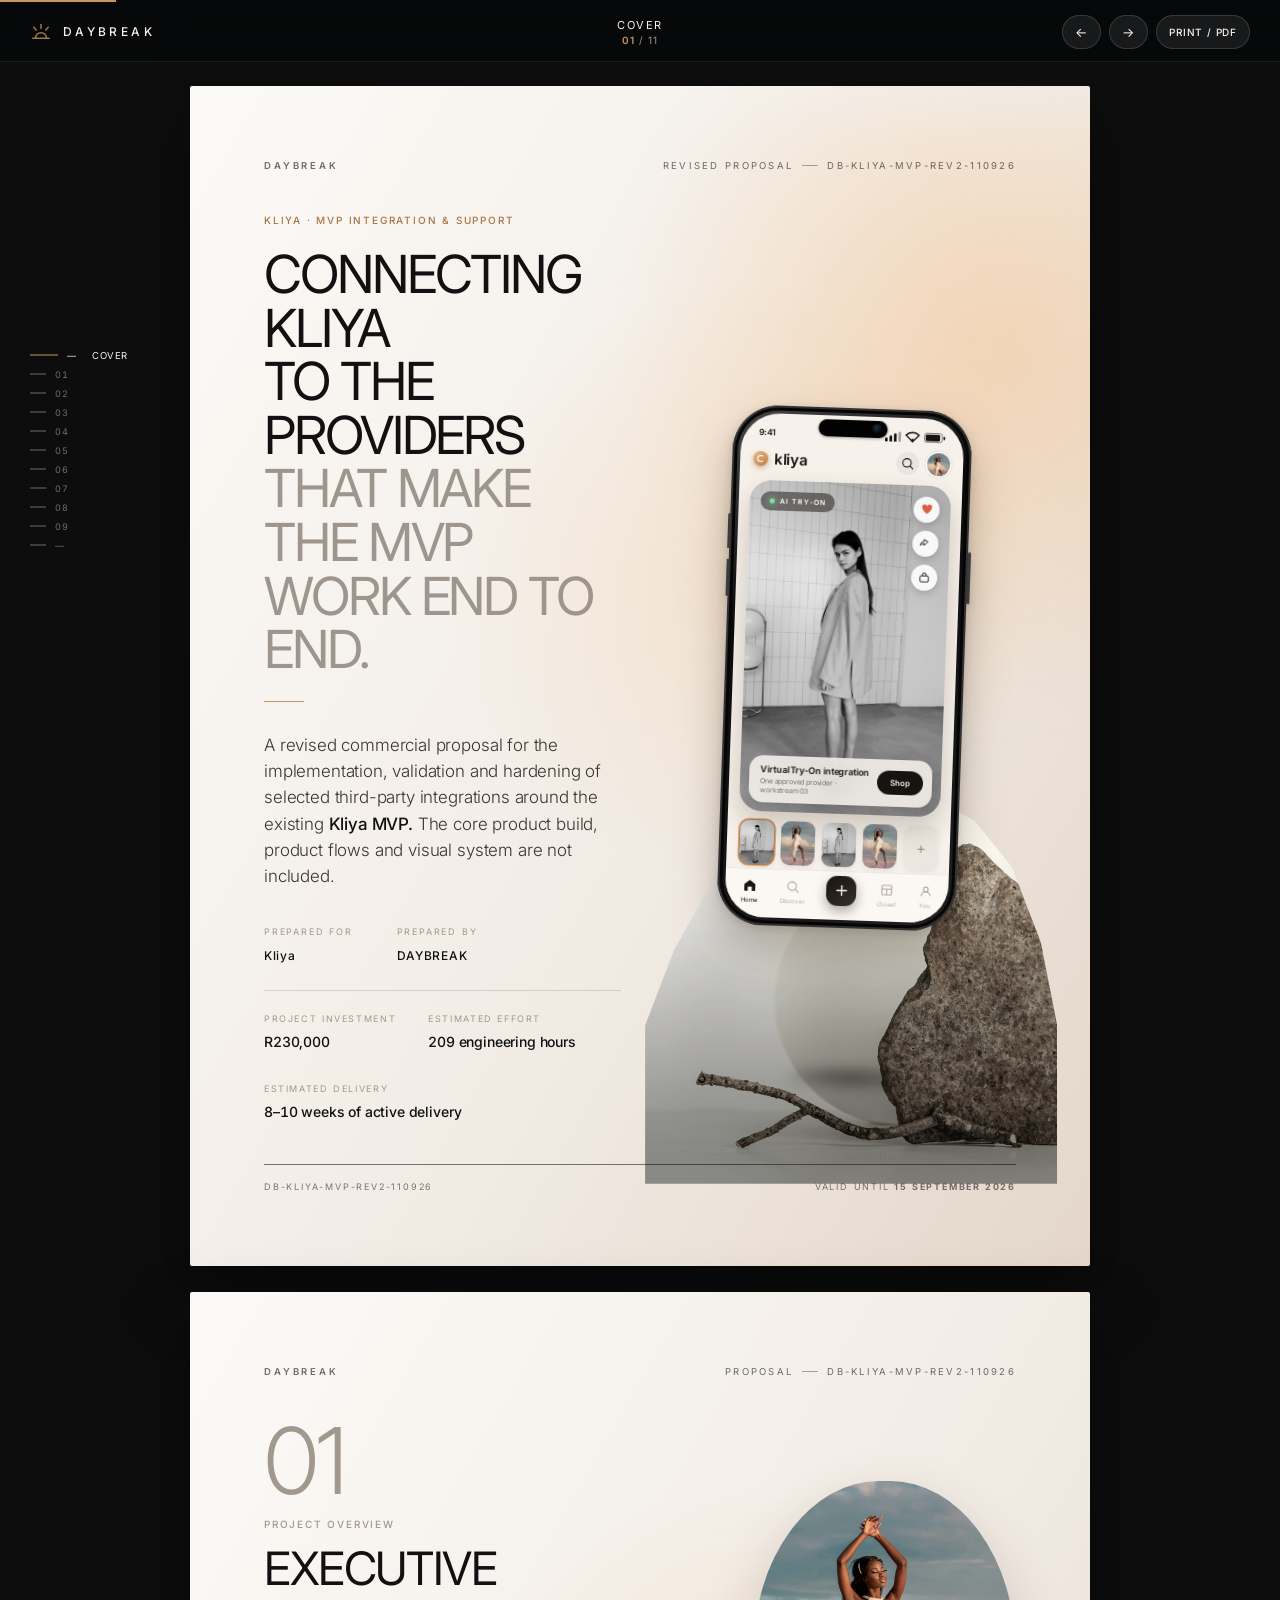
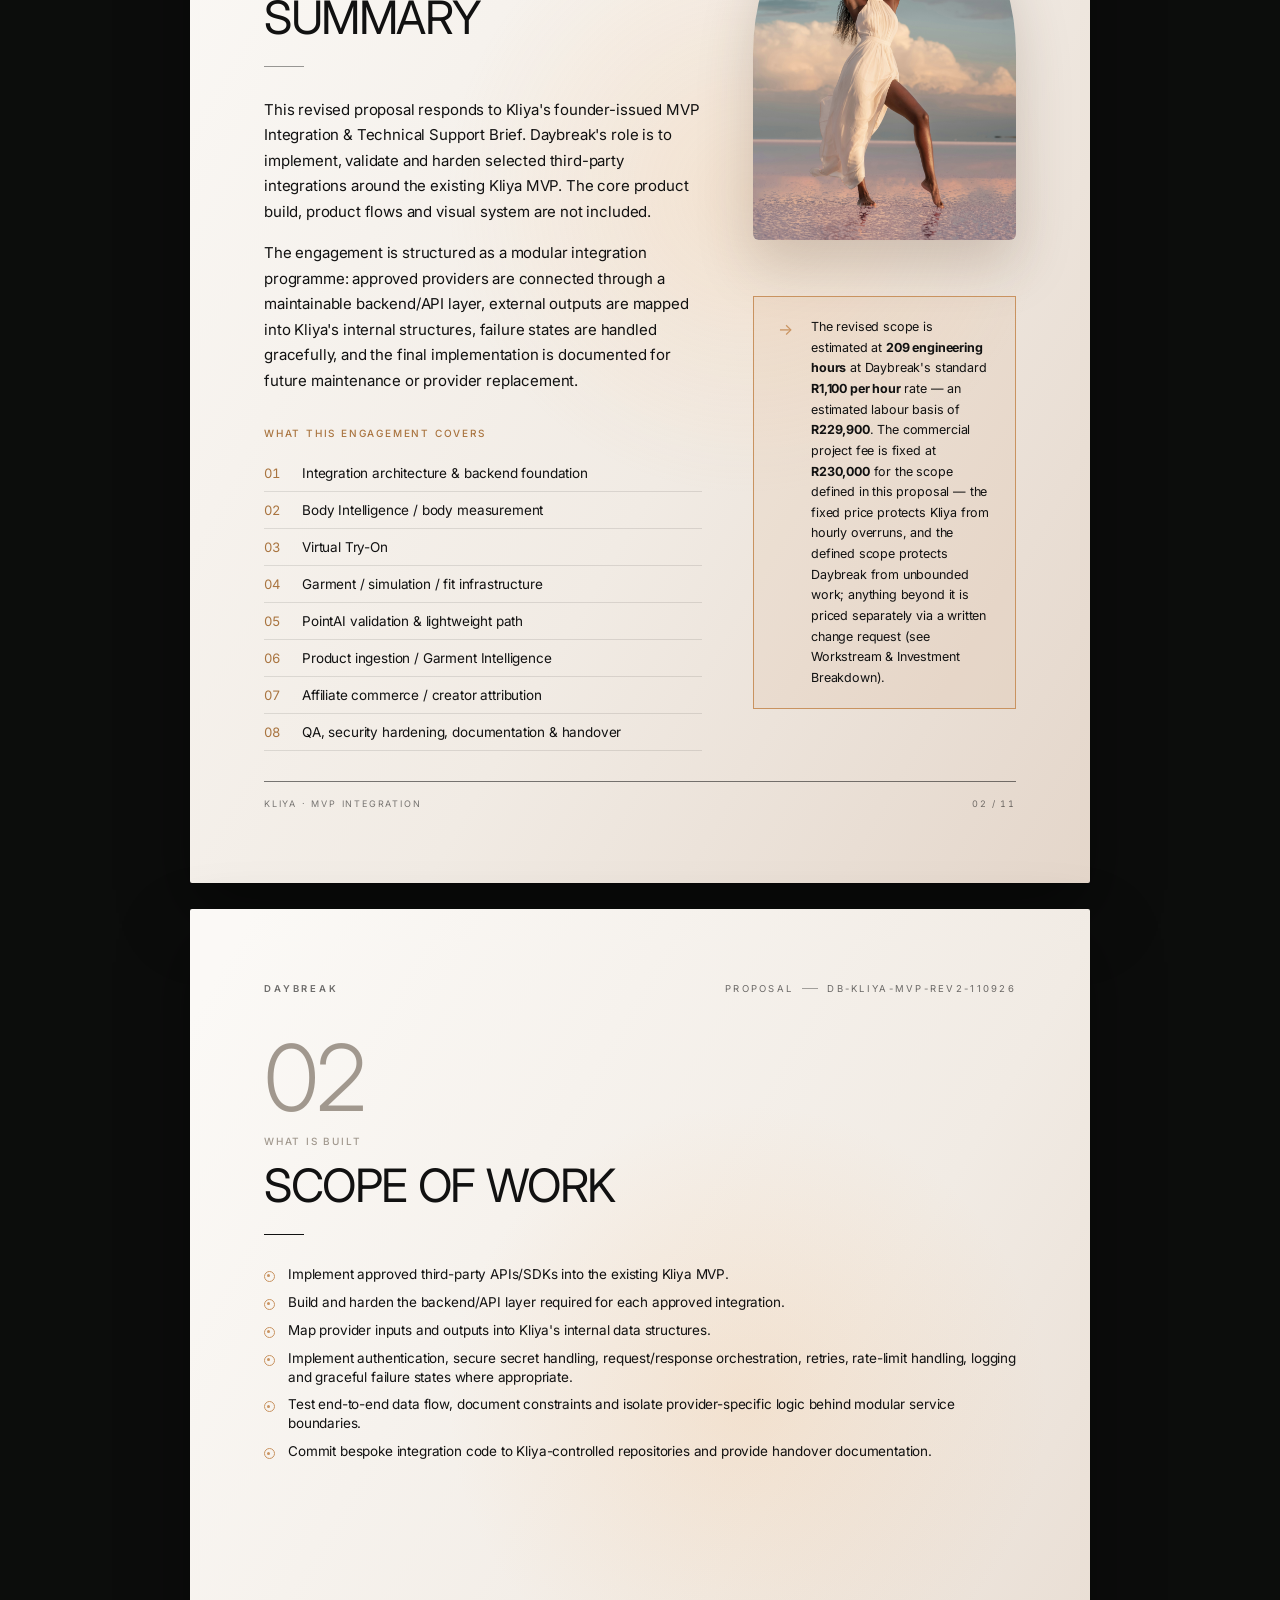
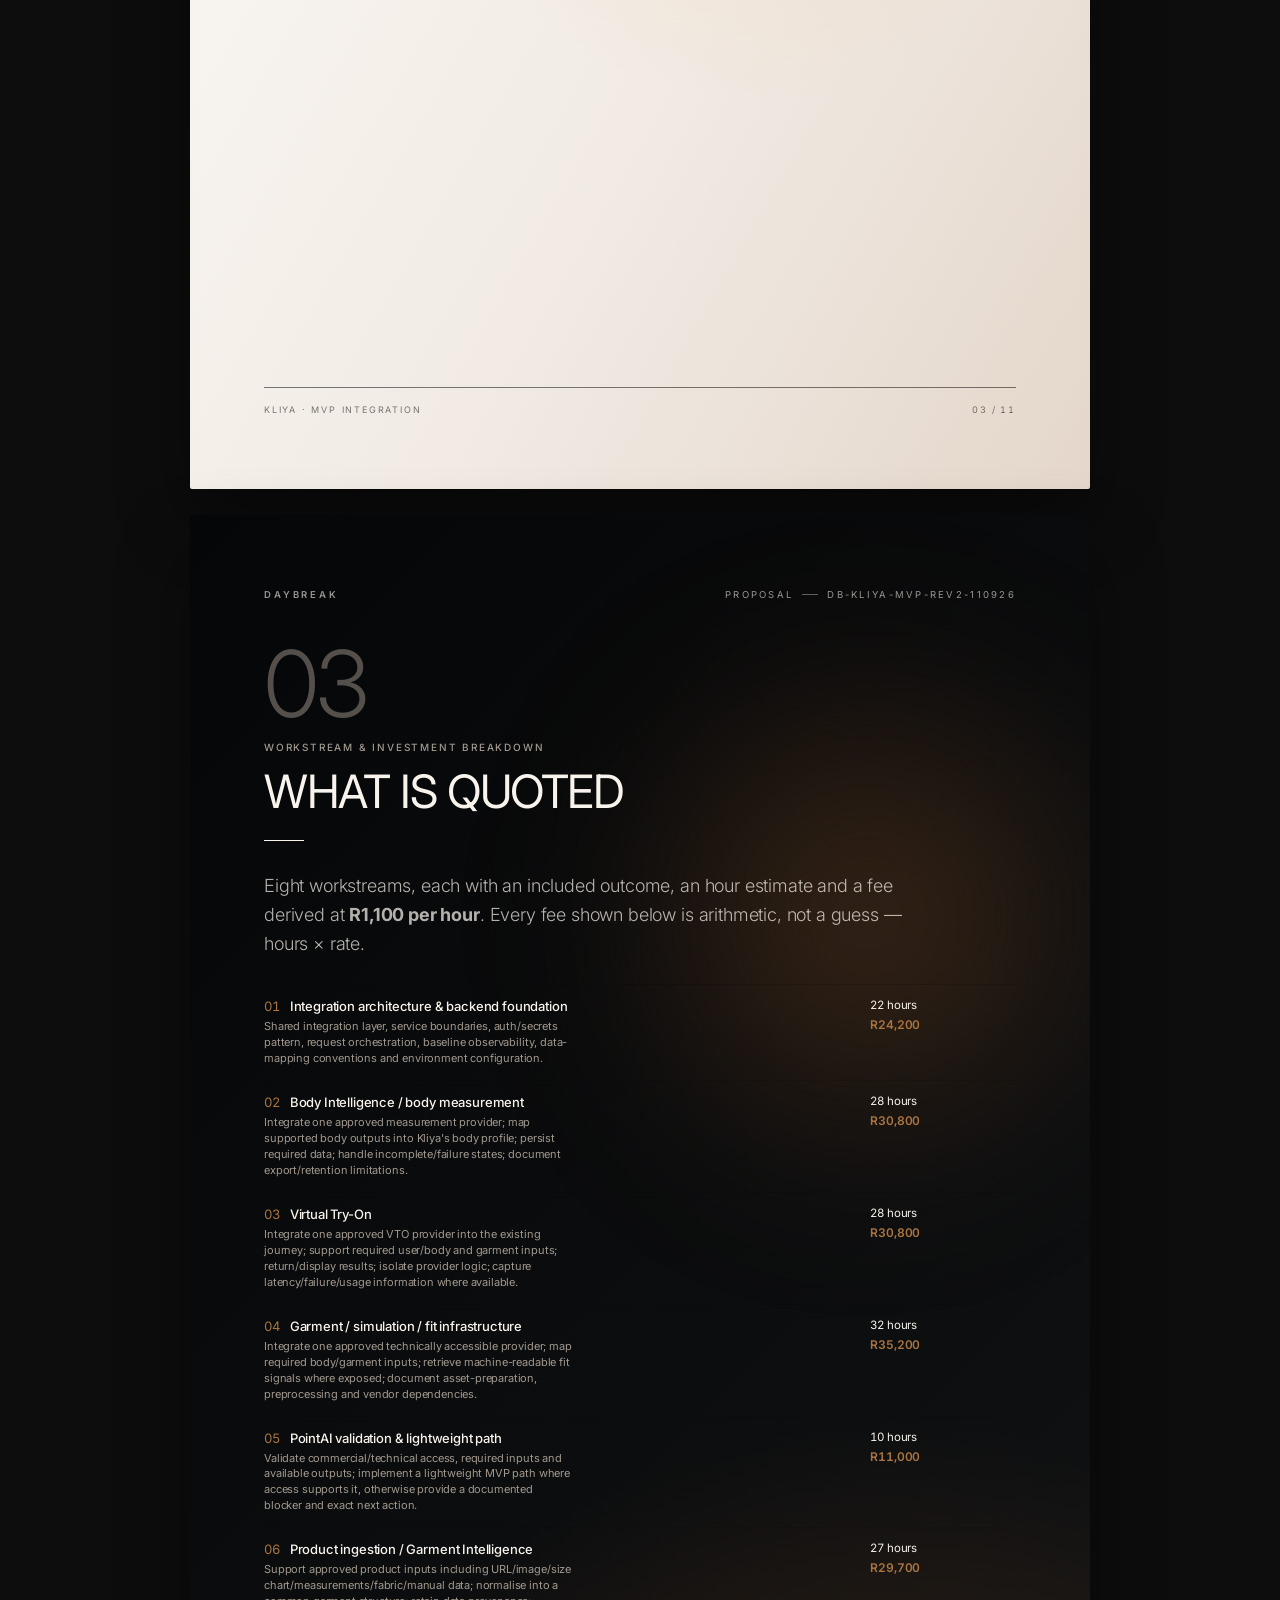
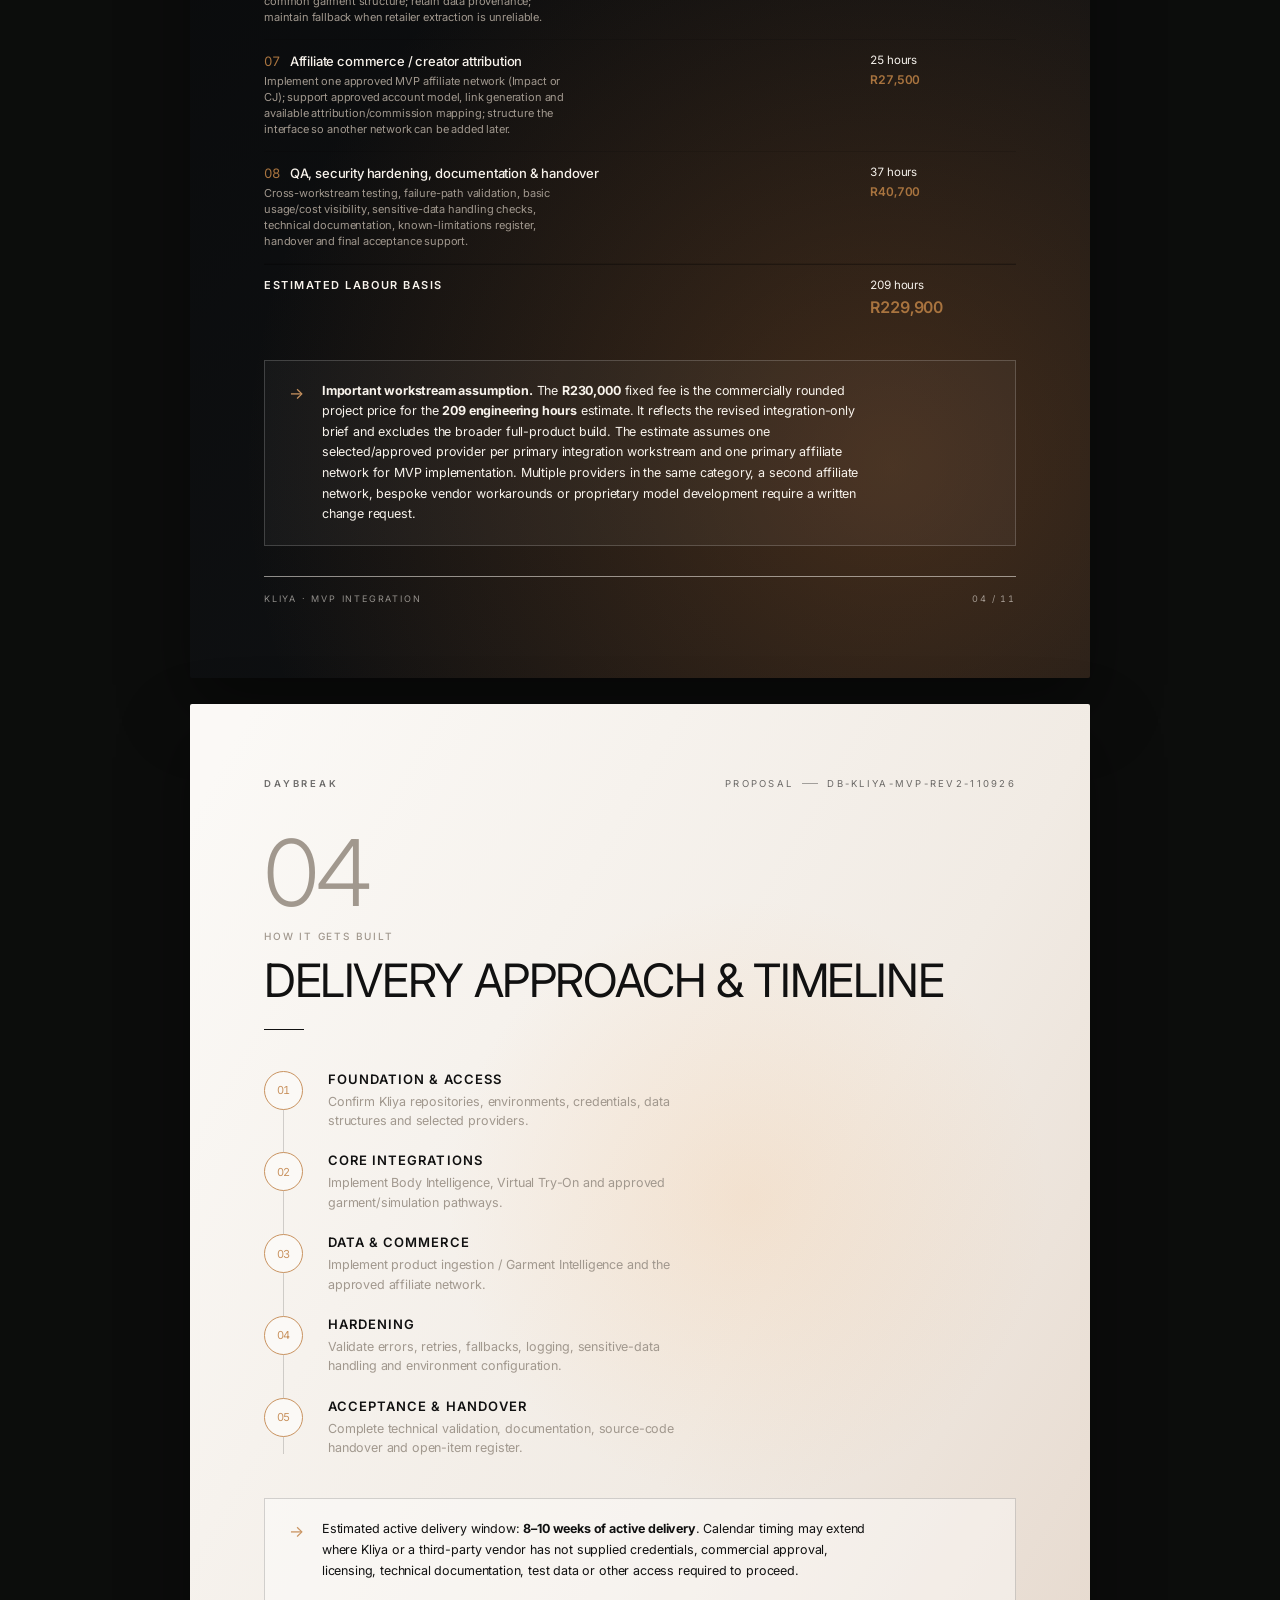
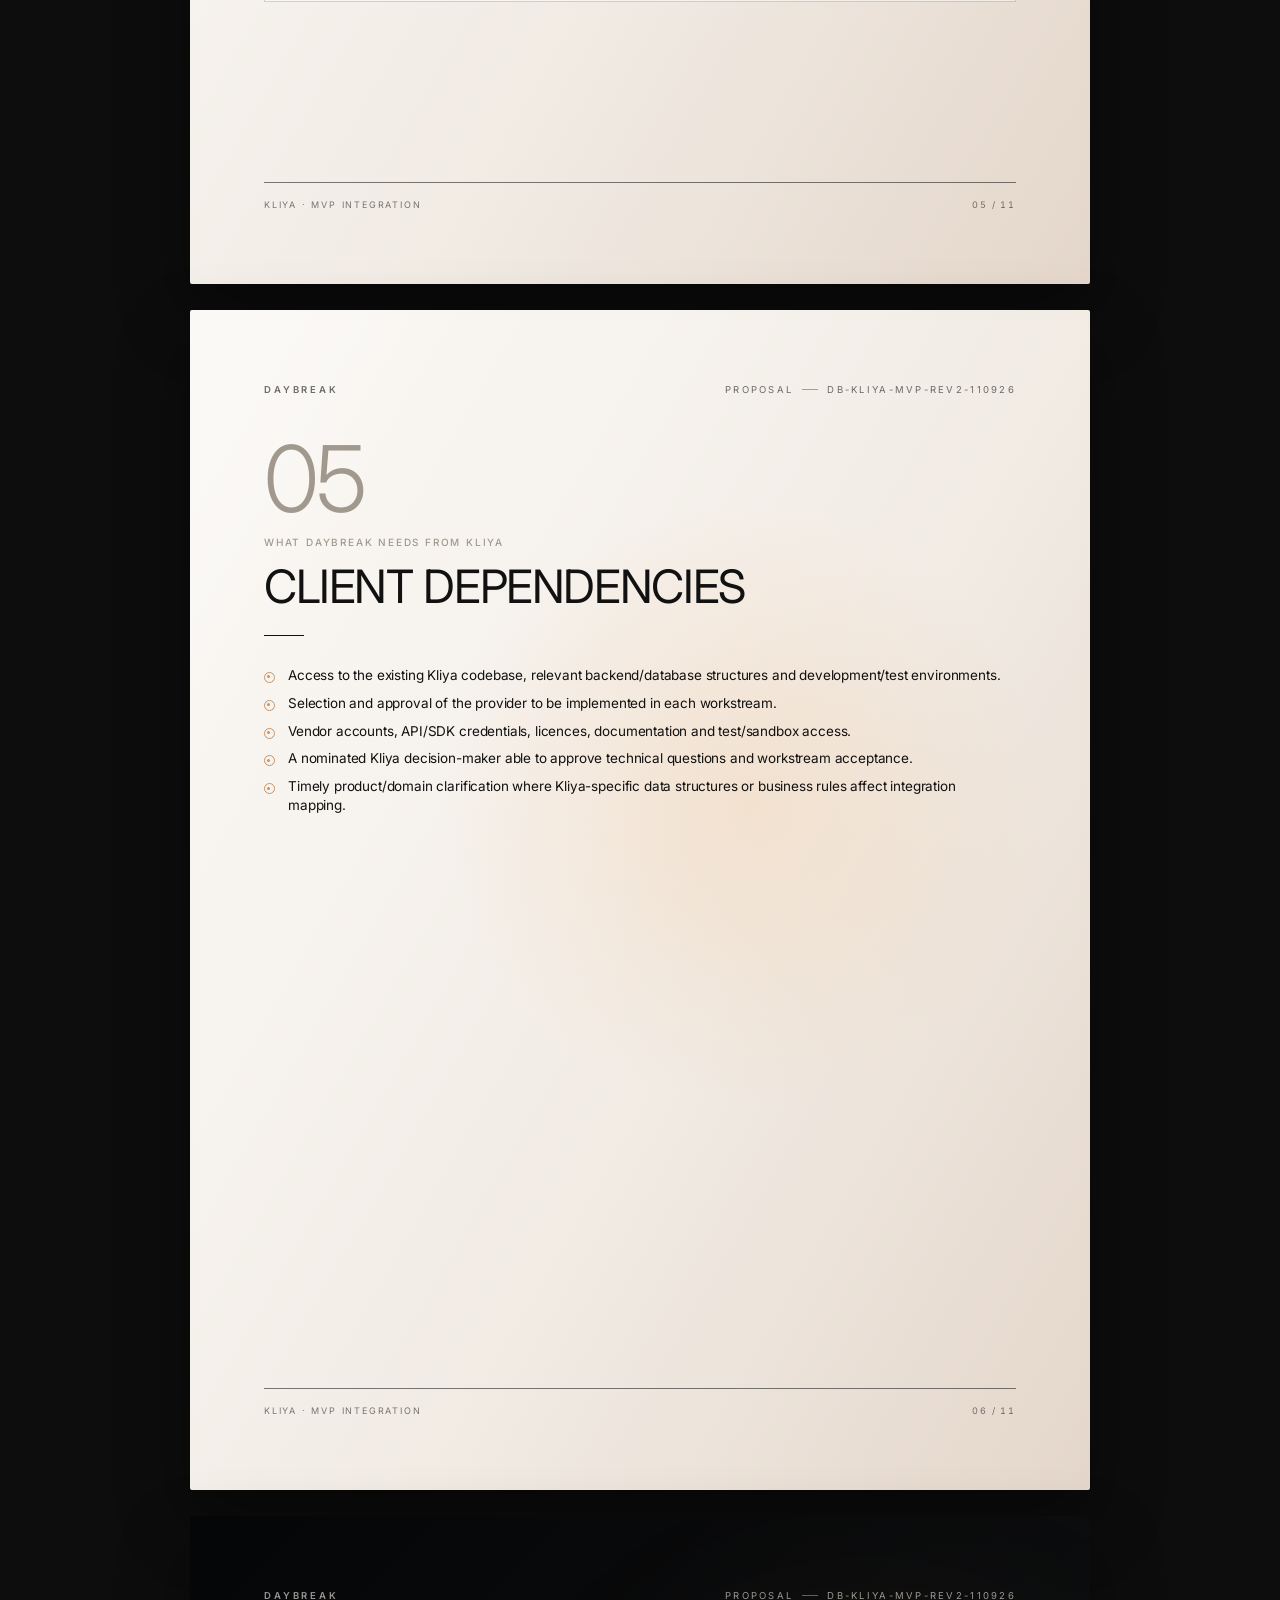
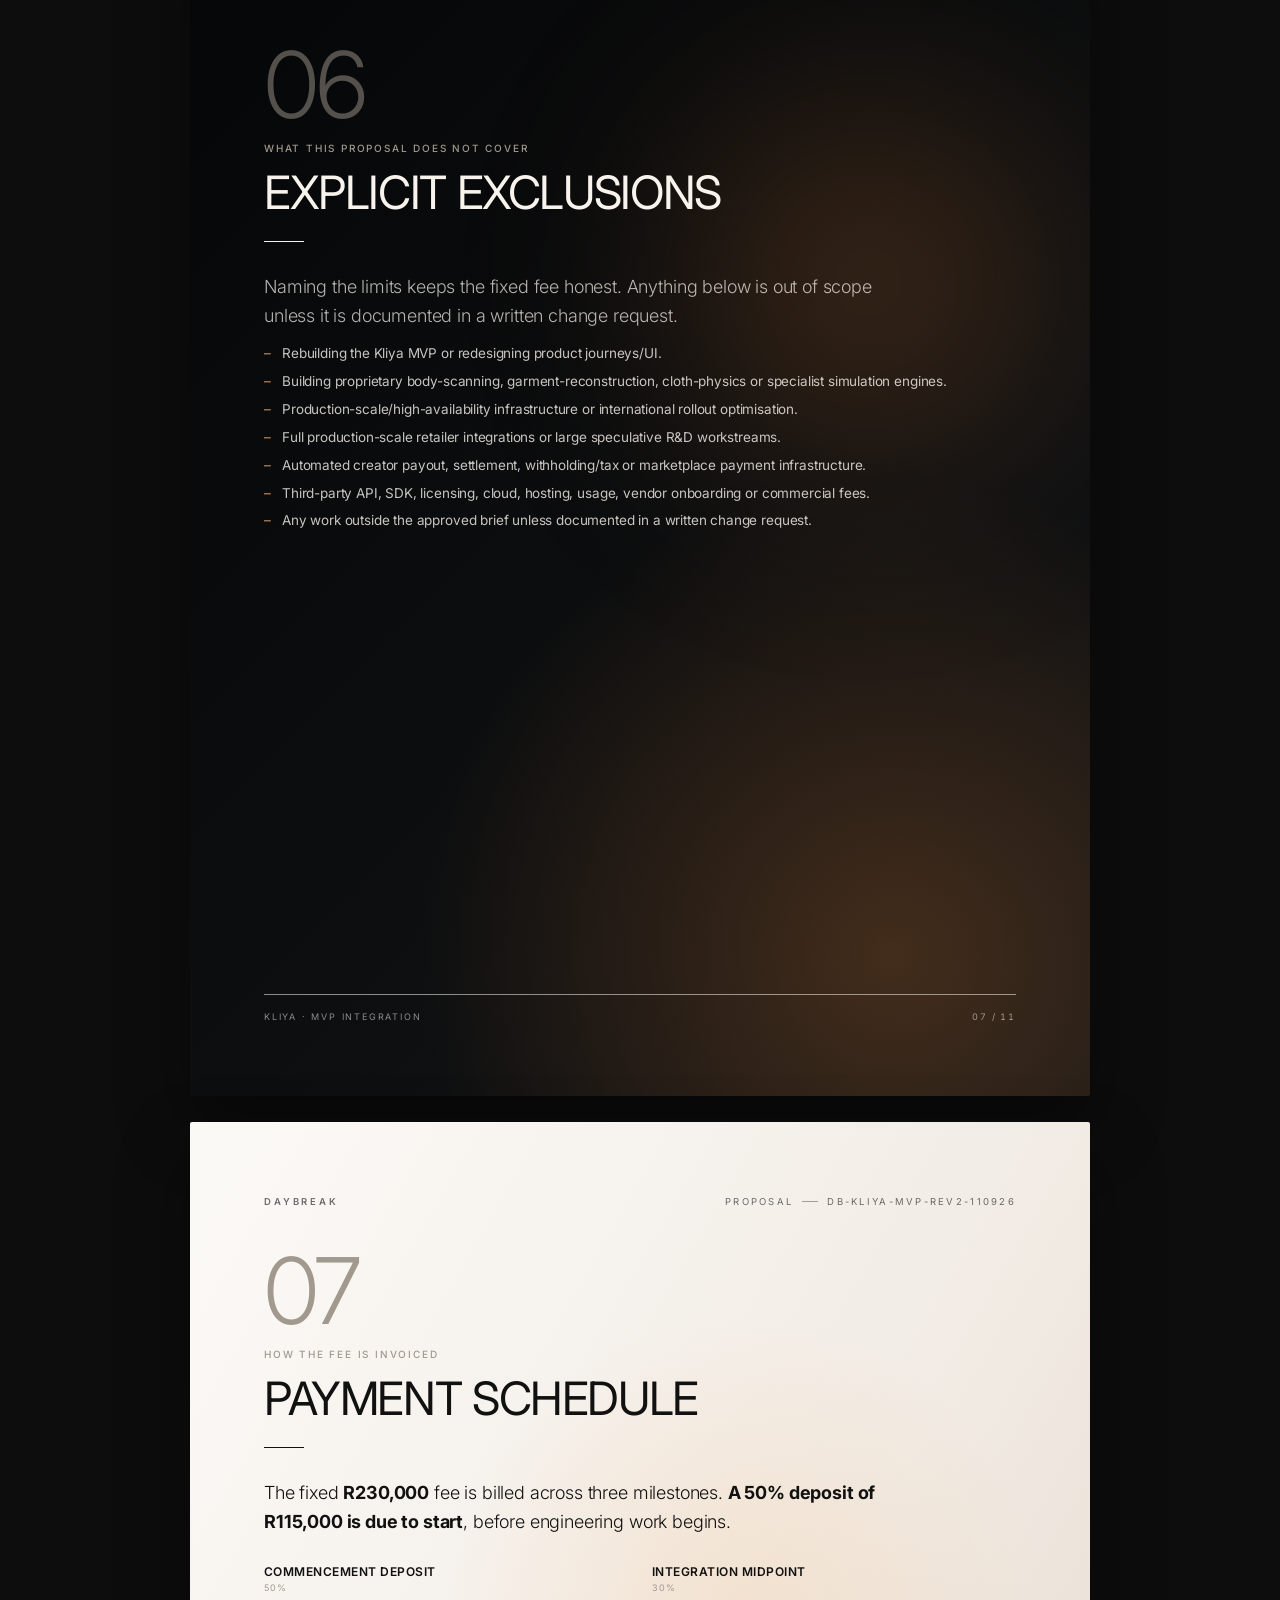
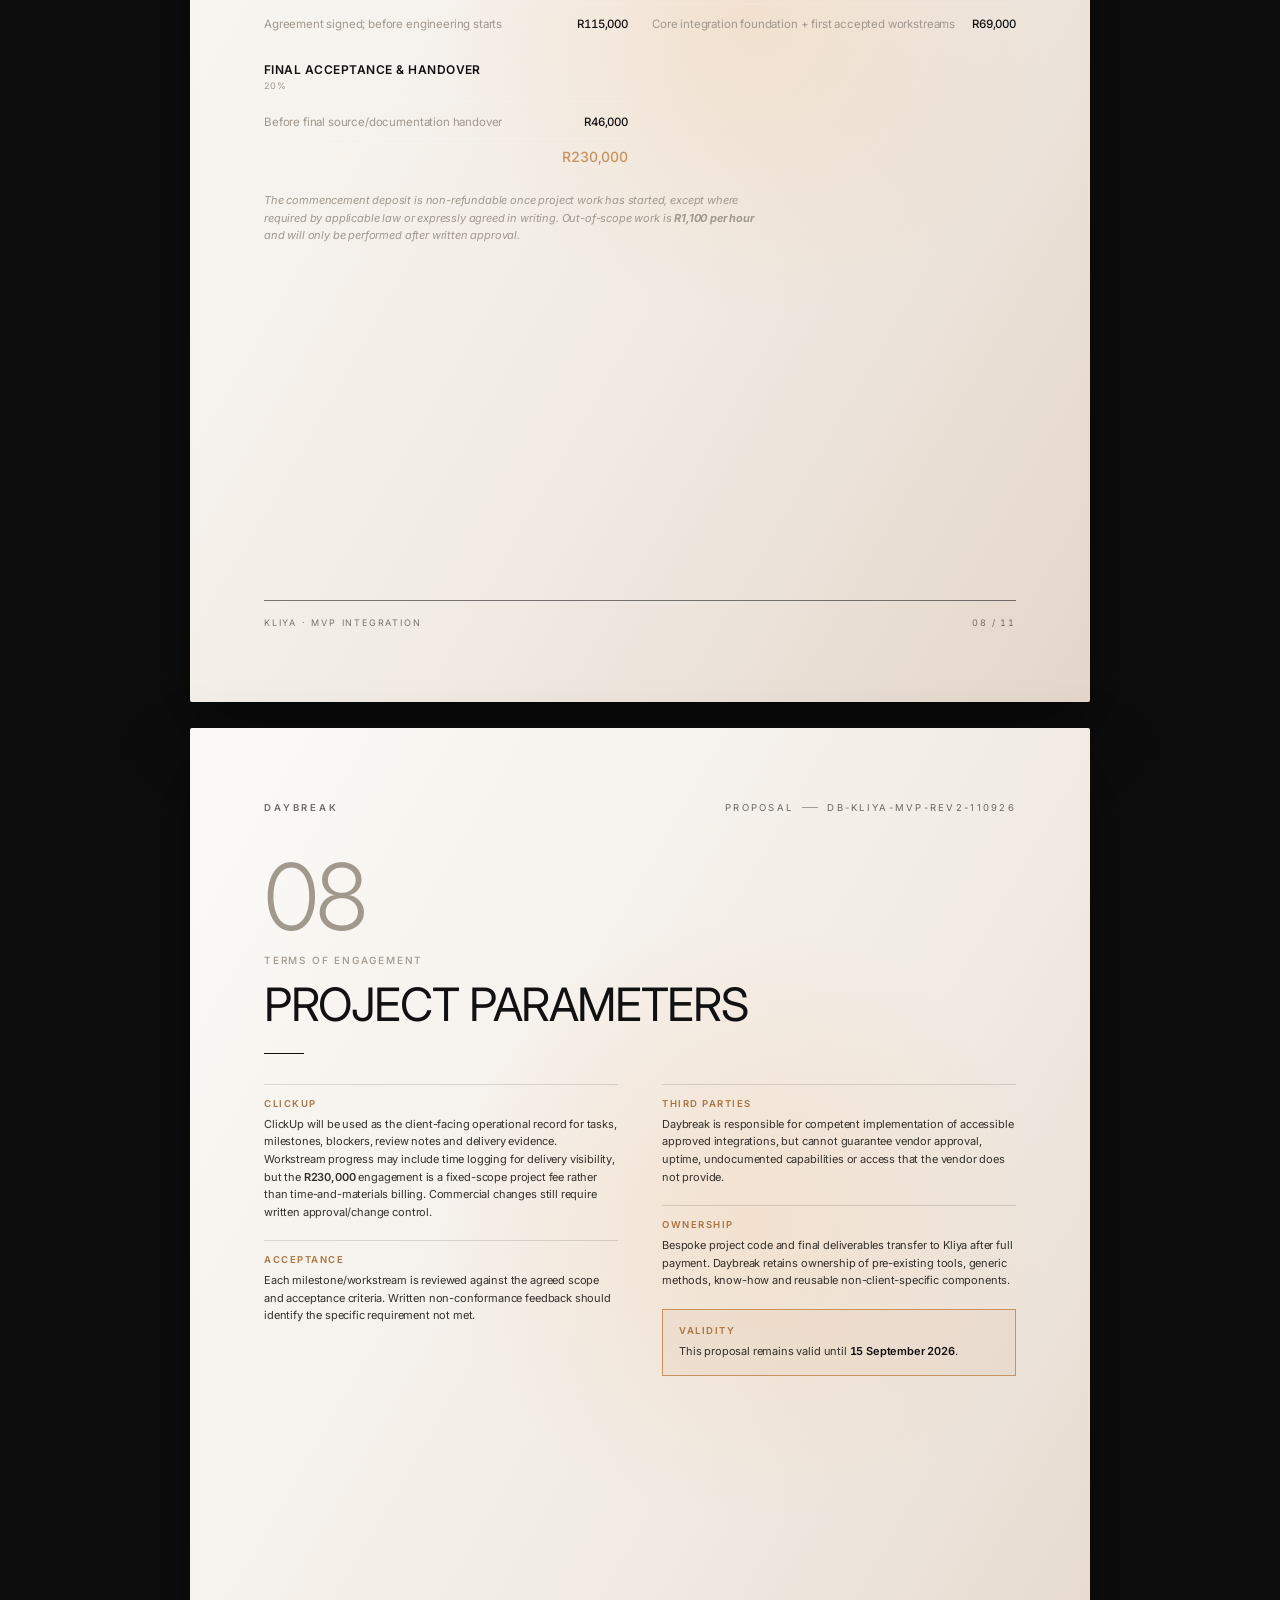
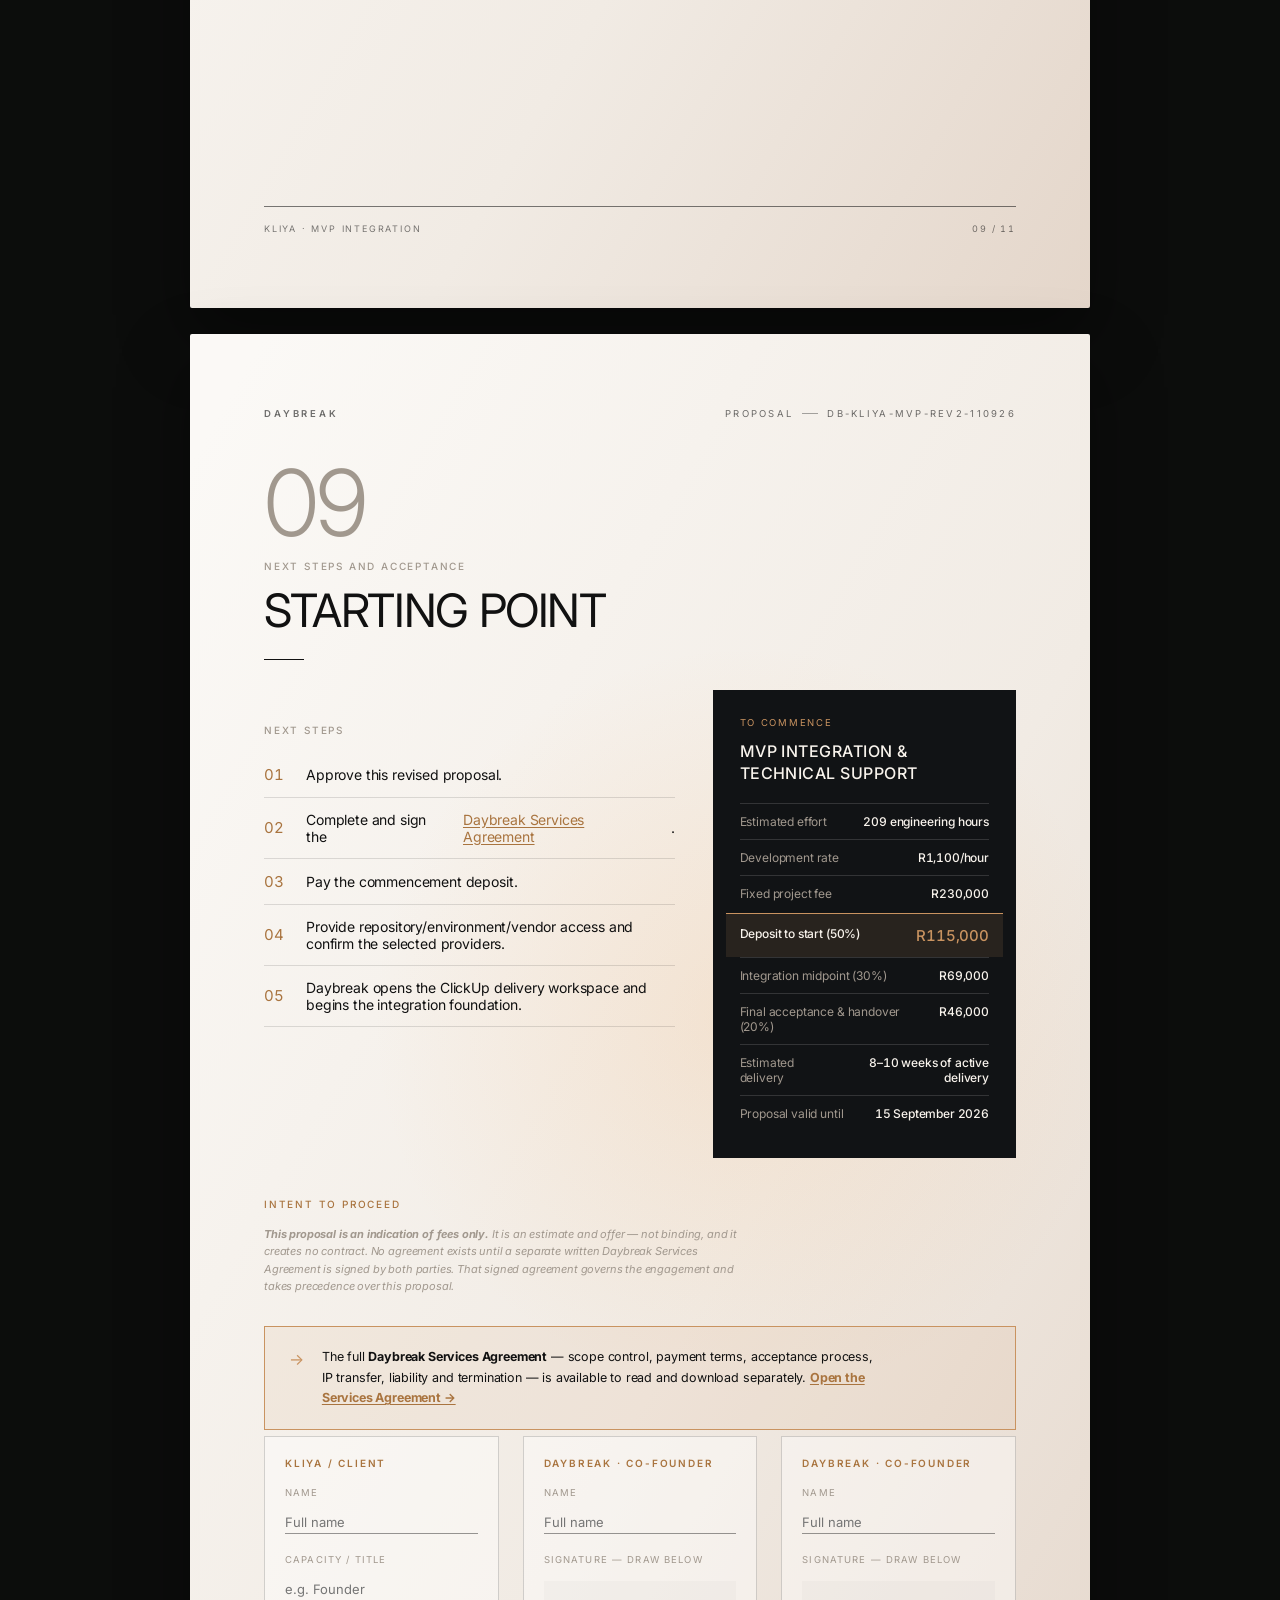
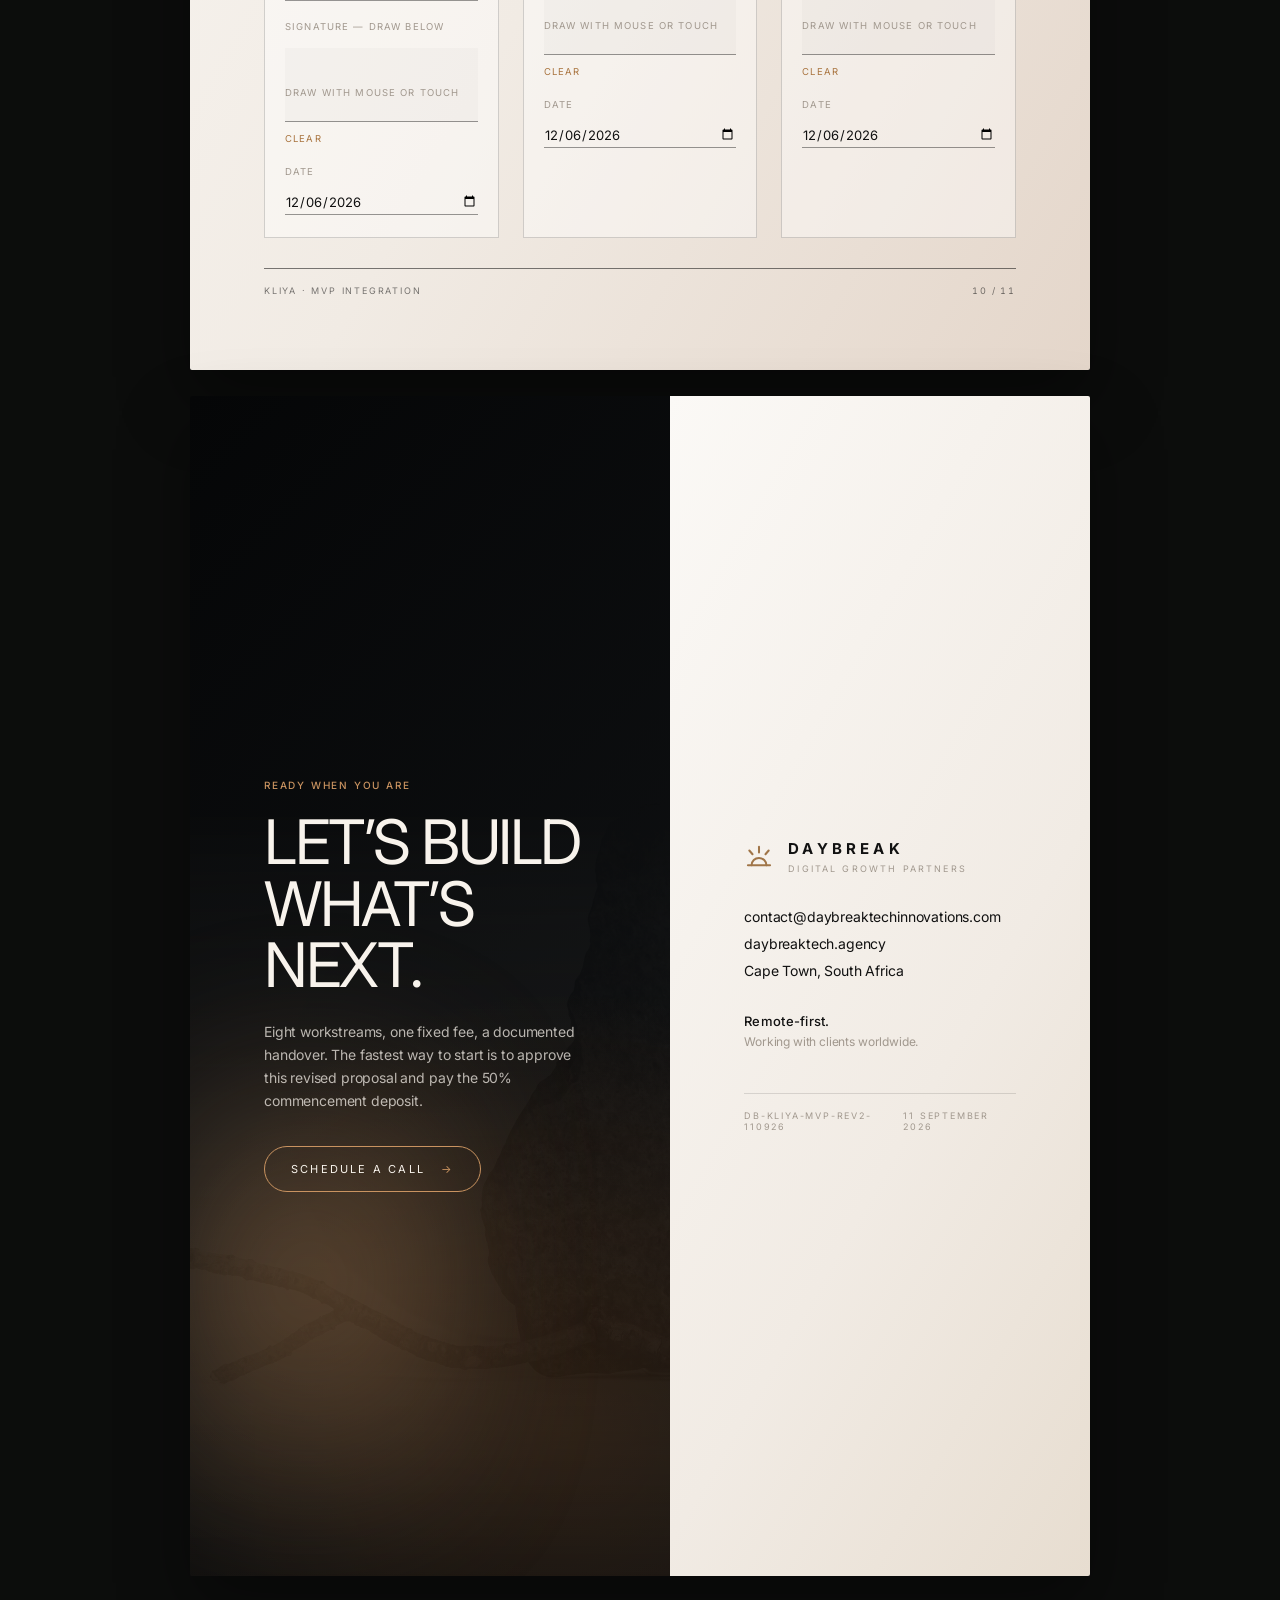
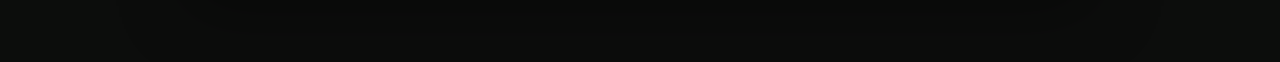
==== commit 0ef4dde0: "Reduced Scope update" ====
--- a/index.html
+++ b/index.html
@@ -3,12 +3,10 @@
   <head>
     <meta charset="utf-8" />
     <meta name="viewport" content="width=device-width, initial-scale=1" />
-    <title>
-      Daybreak — Kliya Prototype &amp; Technical Validation Proposal
-    </title>
+    <title>Daybreak — Kliya MVP Integration &amp; Technical Support Proposal</title>
     <meta
       name="description"
-      content="Daybreak revised proposal for Kliya — Phase 01 Discovery &amp; Technical Validation and Phase 02 End-to-End Prototype &amp; Physics POC."
+      content="Daybreak revised commercial proposal for Kliya — MVP Integration &amp; Technical Support, a fixed-fee integration programme at R230,000."
     />
     <link rel="preconnect" href="https://fonts.googleapis.com" />
     <link rel="preconnect" href="https://fonts.gstatic.com" crossorigin />
@@ -26,12 +24,19 @@
 
     <header class="topbar">
       <a class="tb-brand" href="#page-1" aria-label="Daybreak — go to cover">
+        <svg class="brand-sun" viewBox="0 0 32 26" fill="none" aria-hidden="true">
+          <path d="M8 22 A8 8 0 0 1 24 22" stroke="currentColor" stroke-width="2.2" stroke-linecap="round" />
+          <line x1="4" y1="22" x2="28" y2="22" stroke="currentColor" stroke-width="2.2" stroke-linecap="round" />
+          <line x1="16" y1="2" x2="16" y2="8" stroke="currentColor" stroke-width="2.2" stroke-linecap="round" />
+          <line x1="5.5" y1="6" x2="9" y2="10" stroke="currentColor" stroke-width="2.2" stroke-linecap="round" />
+          <line x1="26.5" y1="6" x2="23" y2="10" stroke="currentColor" stroke-width="2.2" stroke-linecap="round" />
+        </svg>
         <span>DAYBREAK</span>
       </a>
       <div class="tb-center">
         <span class="tb-title" id="tbTitle">Cover</span>
         <span class="tb-count"
-          ><b id="countCurrent">01</b> / <span id="countTotal">13</span></span
+          ><b id="countCurrent">01</b> / <span id="countTotal">11</span></span
         >
       </div>
       <div class="tb-actions">
@@ -61,33 +66,49 @@
         <div class="cover-glow" aria-hidden="true"></div>
         <header class="page-head">
           <span class="page-brand">DAYBREAK</span>
-          <span class="page-tag">PROPOSAL · V6<i></i>23 AUGUST 2026</span>
+          <span class="page-tag"
+            >REVISED PROPOSAL<i></i
+            ><span data-fill="doc-ref">DB-KLIYA-MVP-REV2-110926</span></span
+          >
         </header>
 
         <div class="cover-grid">
           <div class="cover-inner">
-            <p class="eyebrow gold">
-              KLIYA · PROTOTYPE &amp; TECHNICAL VALIDATION
-            </p>
+            <p class="eyebrow gold">KLIYA · MVP INTEGRATION &amp; SUPPORT</p>
             <h1 class="cover-title">
-              <span>Building more</span>
-              <span>than an app.</span>
-              <span class="muted">Building the future</span>
-              <span class="muted">of digital fashion.</span>
+              <span>Connecting Kliya</span>
+              <span>to the providers</span>
+              <span class="muted">that make the MVP</span>
+              <span class="muted">work end to end.</span>
             </h1>
             <span class="rule"></span>
             <p class="cover-lead">
-              A revised proposal for the discovery, technical validation and
-              end-to-end prototype of
-              <strong>Kliya — fit intelligence for fashion,</strong> connecting
-              consumers, creators and retailers.
+              A revised commercial proposal for the implementation,
+              validation and hardening of selected third-party integrations
+              around the existing
+              <strong>Kliya MVP.</strong> The core product build, product
+              flows and visual system are not included.
             </p>
             <div class="prepared">
               <div>
                 <span>PREPARED FOR</span
-                ><b data-fill="client-name">Nolubabalo Nqakala</b>
+                ><b data-fill="client-name">Kliya</b>
               </div>
               <div><span>PREPARED BY</span><b>DAYBREAK</b></div>
+            </div>
+            <div class="cover-stats">
+              <div>
+                <span>PROJECT INVESTMENT</span
+                ><b data-fill="fixed-fee">R230,000</b>
+              </div>
+              <div>
+                <span>ESTIMATED EFFORT</span
+                ><b data-fill="total-hours-long">209 engineering hours</b>
+              </div>
+              <div>
+                <span>ESTIMATED DELIVERY</span
+                ><b data-fill="delivery-window">8–10 weeks of active delivery</b>
+              </div>
             </div>
           </div>
 
@@ -220,8 +241,8 @@
                     </div>
                     <div class="k-card">
                       <div class="k-card-info">
-                        <strong>Tailored Wool Blazer</strong
-                        ><span>Studio Neutral · <b>98%</b> your fit</span>
+                        <strong>Virtual Try-On integration</strong
+                        ><span>One approved provider · workstream 03</span>
                       </div>
                       <button class="k-shop">Shop</button>
                     </div>
@@ -341,1382 +362,608 @@
         </div>
 
         <footer class="page-foot">
-          <span>DB-AIF-001 · V6</span>
+          <span data-fill="doc-ref">DB-KLIYA-MVP-REV2-110926</span>
           <span>VALID UNTIL <b data-fill="valid-until">—</b></span>
         </footer>
       </article>
 
-      <!-- 02 · THE VISION -->
+      <!-- 02 · EXECUTIVE SUMMARY -->
       <article
         class="proposal-page page-light"
         id="page-2"
-        data-title="The Vision"
+        data-title="Executive Summary"
         data-num="01"
       >
         <header class="page-head">
           <span class="page-brand">DAYBREAK</span
-          ><span class="page-tag">PROPOSAL<i></i>DB-AIF-001 · V6</span>
+          ><span class="page-tag"
+            >PROPOSAL<i></i><span data-fill="doc-ref">DB-KLIYA-MVP-REV2-110926</span></span
+          >
         </header>
         <div class="page-inner vision-grid">
           <div>
             <span class="sec-num">01</span>
             <p class="eyebrow">PROJECT OVERVIEW</p>
-            <h2 class="title">The Vision</h2>
+            <h2 class="title">Executive Summary</h2>
             <span class="rule"></span>
             <div class="prose measure">
               <p>
-                Kliya is building a fit-intelligence platform for fashion. A
-                user captures their body once, imports a garment from a
-                retailer, and Kliya tells them — with a stated level of
-                confidence and a readable reason — how that garment is likely to
-                fit them, and shows them what it looks like on.
+                This revised proposal responds to Kliya's founder-issued MVP
+                Integration &amp; Technical Support Brief. Daybreak's role is
+                to implement, validate and harden selected third-party
+                integrations around the existing Kliya MVP. The core product
+                build, product flows and visual system are not included.
               </p>
               <p>
-                Doing that properly means understanding two things the industry
-                normally treats as pictures: the <b>body</b> and the
-                <b>garment</b>. Kliya represents both as structured data, then
-                reasons over them with its own logic — Fit-IQ — supported by
-                Virtual Try-On visualisation and 3D garment simulation.
+                The engagement is structured as a modular integration
+                programme: approved providers are connected through a
+                maintainable backend/API layer, external outputs are mapped
+                into Kliya's internal structures, failure states are handled
+                gracefully, and the final implementation is documented for
+                future maintenance or provider replacement.
               </p>
-              <p>
-                This proposal covers the two phases that prove that thesis
-                technically: a discovery and technical-validation phase, and an
-                end-to-end prototype with a physics proof of concept. The
-                consumer MVP and beta are scoped and quoted separately once
-                those findings are in hand.
-              </p>
-            </div>
-            <p class="eyebrow gold spaced">WHAT THE PROTOTYPE MUST PROVE</p>
+            </div>
+            <p class="eyebrow gold spaced">WHAT THIS ENGAGEMENT COVERS</p>
             <ol class="numlist">
-              <li>
-                <span>01</span>Body Intelligence — structured measurements and
-                body profile
-              </li>
-              <li>
-                <span>02</span>Garment Intelligence — material, stretch, cut,
-                structure and sizing
-              </li>
-              <li>
-                <span>03</span>Product import from retailer URLs and images
-              </li>
-              <li>
-                <span>04</span>Fit-IQ V1 — Kliya-owned fit-confidence logic
-              </li>
-              <li><span>05</span>Virtual Try-On visualisation</li>
-              <li>
-                <span>06</span>3D and physics simulation — technical proof of
-                concept
-              </li>
-              <li>
-                <span>07</span>TrueDrape — fit-state mapping where technically
-                supported
-              </li>
-              <li>
-                <span>08</span>Size comparison, closet, Saved Looks and wardrobe
-                compatibility
-              </li>
-              <li>
-                <span>09</span>Creator journeys and retailer representation
-              </li>
+              <li><span>01</span>Integration architecture &amp; backend foundation</li>
+              <li><span>02</span>Body Intelligence / body measurement</li>
+              <li><span>03</span>Virtual Try-On</li>
+              <li><span>04</span>Garment / simulation / fit infrastructure</li>
+              <li><span>05</span>PointAI validation &amp; lightweight path</li>
+              <li><span>06</span>Product ingestion / Garment Intelligence</li>
+              <li><span>07</span>Affiliate commerce / creator attribution</li>
+              <li><span>08</span>QA, security hardening, documentation &amp; handover</li>
             </ol>
           </div>
           <div class="vision-side">
             <div class="arched-image tall" aria-hidden="true">
               <img src="assets/model-beige.jpg" alt="" />
             </div>
-            <div class="callout">
+            <div class="callout emphasis">
               <span class="co-mark">→</span>
               <p>
-                The work is quoted as <b>two independent phases</b>. Phase 02
-                begins only after Phase 01 has been delivered, reviewed and
-                approved in writing by Kliya — so the technical findings inform
-                the build before the larger commitment is made.
+                The revised scope is estimated at
+                <b data-fill="total-hours-long">209 engineering hours</b> at
+                Daybreak's standard <b data-fill="build-rate">R1,100/hour</b>
+                rate — an estimated labour basis of
+                <b data-fill="labour-basis">R229,900</b>. The commercial
+                project fee is fixed at
+                <b data-fill="fixed-fee">R230,000</b> for the scope defined
+                in this proposal — the fixed price protects Kliya from
+                hourly overruns, and the defined scope protects Daybreak from
+                unbounded work; anything beyond it is priced separately via a
+                written change request (see Workstream &amp; Investment
+                Breakdown).
               </p>
             </div>
           </div>
         </div>
         <footer class="page-foot">
-          <span>KLIYA · FIT INTELLIGENCE</span
-          ><span class="page-num">02 / 13</span>
+          <span>KLIYA · MVP INTEGRATION</span
+          ><span class="page-num">02 / 11</span>
         </footer>
       </article>
-      <!-- 03 · PROCESS -->
+
+      <!-- 03 · SCOPE OF WORK -->
       <article
-        class="proposal-page page-dark process"
+        class="proposal-page page-light"
         id="page-3"
-        data-title="Process"
+        data-title="Scope of Work"
         data-num="02"
       >
-        <div class="process-art" aria-hidden="true"></div>
         <header class="page-head">
           <span class="page-brand">DAYBREAK</span
-          ><span class="page-tag">PROPOSAL<i></i>DB-AIF-001 · V6</span>
+          ><span class="page-tag"
+            >PROPOSAL<i></i><span data-fill="doc-ref">DB-KLIYA-MVP-REV2-110926</span></span
+          >
         </header>
         <div class="page-inner">
           <span class="sec-num">02</span>
-          <p class="eyebrow">DEVELOPMENT PROCESS</p>
-          <h2 class="title">How We Will Build It</h2>
+          <p class="eyebrow">WHAT IS BUILT</p>
+          <h2 class="title">Scope of Work</h2>
           <span class="rule"></span>
-          <ol class="vtimeline">
-            <li>
-              <span class="vt-num">01</span>
-              <div>
-                <strong>DISCOVER</strong>
-                <p>
-                  Decompose the founder brief into product, technical and
-                  functional requirements, scope boundaries and the acceptance
-                  criteria the prototype will be measured against.
-                </p>
-              </div>
-            </li>
-            <li>
-              <span class="vt-num">02</span>
-              <div>
-                <strong>VALIDATE</strong>
-                <p>
-                  Evaluate body-measurement, Virtual Try-On and 3D simulation
-                  providers, and establish what each can and cannot technically
-                  deliver — including output ownership and lock-in risk.
-                </p>
-              </div>
-            </li>
-            <li>
-              <span class="vt-num">03</span>
-              <div>
-                <strong>ARCHITECT</strong>
-                <p>
-                  Design the application, data and integration architecture, the
-                  Garment Intelligence structure and the Kliya-owned Fit-IQ V1
-                  logic — with providers kept modular and replaceable.
-                </p>
-              </div>
-            </li>
-            <li>
-              <span class="vt-num">04</span>
-              <div>
-                <strong>BUILD</strong>
-                <p>
-                  Implement the end-to-end prototype in controlled, testable
-                  modules — body capture, product import, Garment Intelligence,
-                  Virtual Try-On, Fit-IQ and simulation.
-                </p>
-              </div>
-            </li>
-            <li>
-              <span class="vt-num">05</span>
-              <div>
-                <strong>PROVE</strong>
-                <p>
-                  Run the controlled four-garment acceptance test across rigid,
-                  high-stretch, structured and fluid materials, and record
-                  honestly what is verified, what is inferred and what is not
-                  yet supported.
-                </p>
-              </div>
-            </li>
-            <li>
-              <span class="vt-num">06</span>
-              <div>
-                <strong>HAND OVER</strong>
-                <p>
-                  Document the architecture, schemas, integrations and known
-                  limitations so a future Kliya CTO or engineering team can
-                  continue the work — not inherit a throwaway demo.
-                </p>
-              </div>
-            </li>
-          </ol>
+          <ul class="ticklist">
+            <li>
+              Implement approved third-party APIs/SDKs into the existing
+              Kliya MVP.
+            </li>
+            <li>
+              Build and harden the backend/API layer required for each
+              approved integration.
+            </li>
+            <li>
+              Map provider inputs and outputs into Kliya's internal data
+              structures.
+            </li>
+            <li>
+              Implement authentication, secure secret handling,
+              request/response orchestration, retries, rate-limit handling,
+              logging and graceful failure states where appropriate.
+            </li>
+            <li>
+              Test end-to-end data flow, document constraints and isolate
+              provider-specific logic behind modular service boundaries.
+            </li>
+            <li>
+              Commit bespoke integration code to Kliya-controlled
+              repositories and provide handover documentation.
+            </li>
+          </ul>
         </div>
         <footer class="page-foot">
-          <span>KLIYA · FIT INTELLIGENCE</span
-          ><span class="page-num">03 / 13</span>
+          <span>KLIYA · MVP INTEGRATION</span
+          ><span class="page-num">03 / 11</span>
         </footer>
       </article>
-      <!-- 04 · DEVELOPMENT PHASES -->
+
+      <!-- 04 · WORKSTREAM & INVESTMENT BREAKDOWN -->
       <article
-        class="proposal-page page-light"
+        class="proposal-page page-dark"
         id="page-4"
-        data-title="Quoted Phases"
+        data-title="Investment Breakdown"
         data-num="03"
       >
+        <div class="dark-glow" aria-hidden="true"></div>
         <header class="page-head">
           <span class="page-brand">DAYBREAK</span
-          ><span class="page-tag">PROPOSAL<i></i>DB-AIF-001 · V6</span>
+          ><span class="page-tag"
+            >PROPOSAL<i></i><span data-fill="doc-ref">DB-KLIYA-MVP-REV2-110926</span></span
+          >
         </header>
         <div class="page-inner">
           <span class="sec-num">03</span>
-          <p class="eyebrow">REVISED SCOPE &amp; PRICING</p>
-          <h2 class="title">The Two<br />Quoted Phases</h2>
+          <p class="eyebrow">WORKSTREAM &amp; INVESTMENT BREAKDOWN</p>
+          <h2 class="title">What Is Quoted</h2>
           <span class="rule"></span>
-          <p class="lead measure">
-            This proposal quotes <b>two phases</b>. Each carries a single
-            once-off Daybreak fee, calculated as its estimated
-            <b>combined engineering hours</b> — the total across a two-person
-            team — at Daybreak’s unchanged build rate of
-            <b data-fill="build-rate">R1,100 per hour</b>. Each phase begins on
-            a <b>50% deposit</b>, with the balance released against agreed
-            milestones. Phase 02 begins only after Phase 01 has been delivered,
-            reviewed and approved in writing by Kliya.
+          <p class="lead measure dim">
+            Eight workstreams, each with an included outcome, an hour
+            estimate and a fee derived at
+            <b data-fill="build-rate">R1,100 per hour</b>. Every fee shown
+            below is arithmetic, not a guess — hours × rate.
           </p>
-
-          <section class="phase">
-            <header>
-              <div class="ph-name">
-                <span class="rm-tag">PHASE 01</span>
-                <h3>DISCOVERY AND TECHNICAL VALIDATION</h3>
-              </div>
-              <div class="ph-meta">
-                <div class="ph-meta-row">
-                  <span>Combined engineering effort</span
-                  ><b data-fill="p1-hours">60 hours</b>
-                </div>
-                <div class="ph-meta-row ph-onceoff">
-                  <span>Once-off Daybreak fee</span
-                  ><b data-fill="p1-onceoff">R66,000</b>
-                </div>
-                <div class="ph-meta-row ph-deposit">
-                  <span>50% deposit to begin</span
-                  ><b data-fill="p1-deposit">R33,000</b>
-                </div>
-              </div>
-            </header>
-            <ul class="cols tight">
-              <li>Product scope and technical requirements</li>
-              <li>Consumer, creator and retailer journeys</li>
-              <li>Application and system architecture</li>
-              <li>Body-scanning technical validation</li>
-              <li>Virtual Try-On provider validation</li>
-              <li>3D and physics technology validation</li>
-              <li>Garment Intelligence architecture</li>
-              <li>Fit-IQ V1 technical architecture</li>
-              <li>Four-garment acceptance-test definition</li>
-            </ul>
-          </section>
-
-          <section class="phase">
-            <header>
-              <div class="ph-name">
-                <span class="rm-tag">PHASE 02</span>
-                <h3>END-TO-END PROTOTYPE AND PHYSICS POC</h3>
-              </div>
-              <div class="ph-meta">
-                <div class="ph-meta-row">
-                  <span>Combined engineering effort</span
-                  ><b data-fill="p2-hours">300 hours</b>
-                </div>
-                <div class="ph-meta-row ph-onceoff">
-                  <span>Once-off Daybreak fee</span
-                  ><b data-fill="p2-onceoff">R330,000</b>
-                </div>
-                <div class="ph-meta-row ph-deposit">
-                  <span>50% deposit to begin</span
-                  ><b data-fill="p2-deposit">R165,000</b>
-                </div>
-              </div>
-            </header>
-            <ul class="cols tight">
-              <li>Application foundation, repository and deployment</li>
-              <li>Authentication, onboarding and privacy consent</li>
-              <li>Body Intelligence Profile and scanning integration</li>
-              <li>Product URL and image import</li>
-              <li>Garment Intelligence system</li>
-              <li>Virtual Try-On pipeline</li>
-              <li>Fit-IQ V1 rules engine</li>
-              <li>Size comparison</li>
-              <li>3D and physics simulation POC</li>
-              <li>TrueDrape fit-state mapping</li>
-              <li>Four-garment technical validation</li>
-              <li>Closet and Saved Looks</li>
-              <li>Wardrobe compatibility</li>
-              <li>Creator experience and Try This Look</li>
-              <li>Retailer prototype experience</li>
-              <li>Request Brand to Integrate</li>
-              <li>Minimal administration controls</li>
-              <li>QA, debugging and end-to-end testing</li>
-              <li>Technical documentation and handover</li>
-            </ul>
-          </section>
-
-          <section class="phase">
-            <header>
-              <div class="ph-name">
-                <span class="rm-tag">PHASE 03</span>
-                <h3>CONSUMER MVP / BETA</h3>
-              </div>
-              <div class="ph-meta">
-                <div class="ph-meta-row">
-                  <span>Combined engineering effort</span><b>To be scoped</b>
-                </div>
-                <div class="ph-meta-row ph-onceoff">
-                  <span>Once-off Daybreak fee</span><b>Quoted separately</b>
-                </div>
-              </div>
-            </header>
-            <p class="fineprint">
-              <b>Not included in this quotation.</b> Phase 03 will only be
-              scoped and quoted separately following completion of Phase 02 and
-              review of the validated technical findings, prototype performance,
-              user feedback and commercial priorities. No Phase 03 cost is
-              carried in any total in this proposal.
-            </p>
-          </section>
-
+          <div class="cost-list breakdown" data-lines="workstreams"></div>
           <div class="callout emphasis">
-            <span class="co-mark">!</span>
-            <div>
-              <strong
-                >The development rate has not increased. The scope has.</strong
-              >
-              <p>
-                Daybreak’s build rate remains
-                <b data-fill="build-rate">R1,100 per hour</b>, unchanged from
-                the original proposal. The revised figures reflect an increase
-                from approximately <b data-fill="orig-hours">135</b> hours of
-                planned work to <b data-fill="quoted-hours">360</b> combined
-                engineering hours — set out in full in section 06.
-              </p>
-            </div>
-          </div>
-
-          <div class="callout">
             <span class="co-mark">→</span>
             <p>
-              <b>Each phase stands independently.</b> There is no obligation to
-              proceed past Phase 01, and no part of Phase 02 becomes payable
-              until Kliya approves it in writing. Third-party APIs, software
-              licences, infrastructure, cloud services and external vendor
-              charges are excluded from Daybreak’s development fees and, where
-              required, will be contracted or paid separately by Kliya.
+              <b>Important workstream assumption.</b> The
+              <b data-fill="fixed-fee">R230,000</b> fixed fee is the
+              commercially rounded project price for the
+              <b data-fill="total-hours-long">209-hour</b> estimate. It
+              reflects the revised integration-only brief and excludes the
+              broader full-product build. The estimate assumes one
+              selected/approved provider per primary integration workstream
+              and one primary affiliate network for MVP implementation.
+              Multiple providers in the same category, a second affiliate
+              network, bespoke vendor workarounds or proprietary model
+              development require a written change request.
             </p>
           </div>
         </div>
         <footer class="page-foot">
-          <span>KLIYA · FIT INTELLIGENCE</span
-          ><span class="page-num">04 / 13</span>
+          <span>KLIYA · MVP INTEGRATION</span
+          ><span class="page-num">04 / 11</span>
         </footer>
       </article>
-      <!-- 05 · PHASE 01 BREAKDOWN -->
+
+      <!-- 05 · DELIVERY APPROACH & TIMELINE -->
       <article
         class="proposal-page page-light"
         id="page-5"
-        data-title="Phase 01 Breakdown"
+        data-title="Delivery Approach"
         data-num="04"
       >
         <header class="page-head">
           <span class="page-brand">DAYBREAK</span
-          ><span class="page-tag">PROPOSAL<i></i>DB-AIF-001 · V6</span>
+          ><span class="page-tag"
+            >PROPOSAL<i></i><span data-fill="doc-ref">DB-KLIYA-MVP-REV2-110926</span></span
+          >
         </header>
         <div class="page-inner">
           <span class="sec-num">04</span>
-          <p class="eyebrow">PHASE 01 · COST BREAKDOWN</p>
-          <h2 class="title">Discovery and<br />Technical Validation</h2>
+          <p class="eyebrow">HOW IT GETS BUILT</p>
+          <h2 class="title">Delivery Approach &amp; Timeline</h2>
           <span class="rule"></span>
-          <p class="lead measure">
-            Every hour quoted in Phase 01 is set out below. Hours are
-            <b>combined engineering hours</b> across a two-person team, priced
-            at <b data-fill="build-rate">R1,100 per hour</b>. The phase total is
-            the sum of these lines — nothing is rounded up into it.
-          </p>
-
-          <section class="phase">
-            <header>
-              <div class="ph-name">
-                <span class="rm-tag">PHASE 01</span>
-                <h3>ONCE-OFF DAYBREAK FEE</h3>
-              </div>
-              <div class="ph-meta">
-                <div class="ph-meta-row">
-                  <span>Combined engineering effort</span
-                  ><b data-fill="p1-hours">60 hours</b>
-                </div>
-                <div class="ph-meta-row ph-onceoff">
-                  <span>Once-off Daybreak fee</span
-                  ><b data-fill="p1-onceoff">R66,000</b>
-                </div>
-                <div class="ph-meta-row ph-deposit">
-                  <span>50% deposit before commencement</span
-                  ><b data-fill="p1-deposit">R33,000</b>
-                </div>
-                <div class="ph-meta-row">
-                  <span>Balance against milestones</span
-                  ><b data-fill="p1-deposit">R33,000</b>
-                </div>
-              </div>
-            </header>
-          </section>
-
-          <div class="cost-list breakdown" data-lines="p1"></div>
-
+          <ol class="vtimeline">
+            <li>
+              <span class="vt-num">01</span>
+              <div>
+                <strong>FOUNDATION &amp; ACCESS</strong>
+                <p>
+                  Confirm Kliya repositories, environments, credentials, data
+                  structures and selected providers.
+                </p>
+              </div>
+            </li>
+            <li>
+              <span class="vt-num">02</span>
+              <div>
+                <strong>CORE INTEGRATIONS</strong>
+                <p>
+                  Implement Body Intelligence, Virtual Try-On and approved
+                  garment/simulation pathways.
+                </p>
+              </div>
+            </li>
+            <li>
+              <span class="vt-num">03</span>
+              <div>
+                <strong>DATA &amp; COMMERCE</strong>
+                <p>
+                  Implement product ingestion / Garment Intelligence and the
+                  approved affiliate network.
+                </p>
+              </div>
+            </li>
+            <li>
+              <span class="vt-num">04</span>
+              <div>
+                <strong>HARDENING</strong>
+                <p>
+                  Validate errors, retries, fallbacks, logging, sensitive-data
+                  handling and environment configuration.
+                </p>
+              </div>
+            </li>
+            <li>
+              <span class="vt-num">05</span>
+              <div>
+                <strong>ACCEPTANCE &amp; HANDOVER</strong>
+                <p>
+                  Complete technical validation, documentation, source-code
+                  handover and open-item register.
+                </p>
+              </div>
+            </li>
+          </ol>
           <div class="callout">
             <span class="co-mark">→</span>
             <p>
-              The remaining <b data-fill="p1-deposit">R33,000</b> is linked to
-              agreed Phase 01 delivery milestones — 25% (<b
-                data-fill="p1-milestone"
-                >R16,500</b
-              >) on the technical-validation milestone and 25% (<b
-                data-fill="p1-milestone"
-                >R16,500</b
-              >) on Phase 01 completion and acceptance. Third-party APIs,
-              software licences, infrastructure, cloud services and external
-              vendor charges are excluded from this fee and, where required,
-              will be contracted or paid separately by Kliya.
+              Estimated active delivery window:
+              <b data-fill="delivery-window">8–10 weeks of active delivery</b>.
+              Calendar timing may extend where Kliya or a third-party vendor
+              has not supplied credentials, commercial approval, licensing,
+              technical documentation, test data or other access required to
+              proceed.
             </p>
           </div>
         </div>
         <footer class="page-foot">
-          <span>KLIYA · FIT INTELLIGENCE</span
-          ><span class="page-num">05 / 13</span>
+          <span>KLIYA · MVP INTEGRATION</span
+          ><span class="page-num">05 / 11</span>
         </footer>
       </article>
-      <!-- 06 · PHASE 02 BREAKDOWN -->
+
+      <!-- 06 · CLIENT DEPENDENCIES -->
       <article
         class="proposal-page page-light"
         id="page-6"
-        data-title="Phase 02 Breakdown"
+        data-title="Client Dependencies"
         data-num="05"
       >
         <header class="page-head">
           <span class="page-brand">DAYBREAK</span
-          ><span class="page-tag">PROPOSAL<i></i>DB-AIF-001 · V6</span>
+          ><span class="page-tag"
+            >PROPOSAL<i></i><span data-fill="doc-ref">DB-KLIYA-MVP-REV2-110926</span></span
+          >
         </header>
         <div class="page-inner">
           <span class="sec-num">05</span>
-          <p class="eyebrow">PHASE 02 · COST BREAKDOWN</p>
-          <h2 class="title">End-to-End Prototype<br />and Physics POC</h2>
+          <p class="eyebrow">WHAT DAYBREAK NEEDS FROM KLIYA</p>
+          <h2 class="title">Client Dependencies</h2>
           <span class="rule"></span>
-          <p class="lead measure">
-            Phase 02 builds the working Kliya prototype end to end. Every module
-            quoted is listed below with its
-            <b>combined engineering hours</b> at
-            <b data-fill="build-rate">R1,100 per hour</b>. Phase 02 begins only
-            once Phase 01 has been delivered, reviewed and approved in writing.
-          </p>
-
-          <section class="phase">
-            <header>
-              <div class="ph-name">
-                <span class="rm-tag">PHASE 02</span>
-                <h3>ONCE-OFF DAYBREAK FEE</h3>
-              </div>
-              <div class="ph-meta">
-                <div class="ph-meta-row">
-                  <span>Combined engineering effort</span
-                  ><b data-fill="p2-hours">300 hours</b>
-                </div>
-                <div class="ph-meta-row ph-onceoff">
-                  <span>Once-off Daybreak fee</span
-                  ><b data-fill="p2-onceoff">R330,000</b>
-                </div>
-                <div class="ph-meta-row ph-deposit">
-                  <span>50% deposit before commencement</span
-                  ><b data-fill="p2-deposit">R165,000</b>
-                </div>
-                <div class="ph-meta-row">
-                  <span>Balance against milestones</span
-                  ><b data-fill="p2-deposit">R165,000</b>
-                </div>
-              </div>
-            </header>
-          </section>
-
-          <div class="cost-list breakdown" data-lines="p2"></div>
-
-          <div class="callout">
-            <span class="co-mark">→</span>
-            <p>
-              The remaining <b data-fill="p2-deposit">R165,000</b> is linked to
-              agreed Phase 02 milestones — 25% (<b data-fill="p2-milestone"
-                >R82,500</b
-              >) on the functional-prototype milestone and 25% (<b
-                data-fill="p2-milestone"
-                >R82,500</b
-              >) on final prototype, physics validation, acceptance testing and
-              handover. Third-party APIs, software licences, infrastructure,
-              cloud services and external vendor charges are excluded from this
-              fee and, where required, will be contracted or paid separately by
-              Kliya.
-            </p>
-          </div>
+          <ul class="ticklist">
+            <li>
+              Access to the existing Kliya codebase, relevant
+              backend/database structures and development/test environments.
+            </li>
+            <li>
+              Selection and approval of the provider to be implemented in
+              each workstream.
+            </li>
+            <li>
+              Vendor accounts, API/SDK credentials, licences, documentation
+              and test/sandbox access.
+            </li>
+            <li>
+              A nominated Kliya decision-maker able to approve technical
+              questions and workstream acceptance.
+            </li>
+            <li>
+              Timely product/domain clarification where Kliya-specific data
+              structures or business rules affect integration mapping.
+            </li>
+          </ul>
         </div>
         <footer class="page-foot">
-          <span>KLIYA · FIT INTELLIGENCE</span
-          ><span class="page-num">06 / 13</span>
+          <span>KLIYA · MVP INTEGRATION</span
+          ><span class="page-num">06 / 11</span>
         </footer>
       </article>
-      <!-- 07 · WHY THE REVISED INVESTMENT -->
+
+      <!-- 07 · EXPLICIT EXCLUSIONS -->
       <article
         class="proposal-page page-dark"
         id="page-7"
-        data-title="Revised Investment"
+        data-title="Exclusions"
         data-num="06"
       >
         <div class="dark-glow" aria-hidden="true"></div>
         <header class="page-head">
           <span class="page-brand">DAYBREAK</span
-          ><span class="page-tag">PROPOSAL<i></i>DB-AIF-001 · V6</span>
+          ><span class="page-tag"
+            >PROPOSAL<i></i><span data-fill="doc-ref">DB-KLIYA-MVP-REV2-110926</span></span
+          >
         </header>
         <div class="page-inner">
           <span class="sec-num">06</span>
-          <p class="eyebrow">WHY THE REVISED INVESTMENT</p>
-          <h2 class="title">The Rate Has Not Changed.<br />The Scope Has.</h2>
+          <p class="eyebrow">WHAT THIS PROPOSAL DOES NOT COVER</p>
+          <h2 class="title">Explicit Exclusions</h2>
           <span class="rule"></span>
           <p class="lead measure dim">
-            Daybreak’s development rate remains
-            <b data-fill="build-rate">R1,100 per hour</b>. What has changed is
-            what the prototype is required to prove. The original Phase 02 was a
-            contained proof of concept for third-party AI Virtual Try-On. The
-            revised Phase 02 builds and validates a working slice of the actual
-            Kliya platform.
+            Naming the limits keeps the fixed fee honest. Anything below is
+            out of scope unless it is documented in a written change
+            request.
           </p>
-
-          <div class="ti-block">
-            <div class="ti-price-row">
-              <div class="ti-price">
-                <span>REVISED · PHASES 01 + 02</span>
-                <b data-fill="quoted-total">R396,000</b>
-                <span data-fill="quoted-hours-long"
-                  >360 combined engineering hours</span
-                >
-              </div>
-              <!-- <div class="ti-price alt">
-                <span>ORIGINAL · PHASES 01 + 02</span>
-                <b data-fill="orig-total">R126,500</b>
-                <span
-                  >Approximately <span data-fill="orig-hours">135</span> hours
-                  of planned effort</span
-                >
-              </div> -->
-            </div>
-
-            <p class="eyebrow gold spaced">THE ARITHMETIC</p>
-            <div class="ti-stage-figures">
-              <div>
-                <span>Original Phase 01 + 02 — planned effort</span
-                ><b>≈ <span data-fill="orig-hours">135</span> hours</b>
-              </div>
-              <!-- <div>
-                <span>Original quoted total</span
-                ><b data-fill="orig-total">R126,500</b>
-              </div> -->
-              <div>
-                <span>Revised Phase 01 + 02 — combined engineering hours</span
-                ><b><span data-fill="quoted-hours">360</span> hours</b>
-              </div>
-              <div>
-                <span>Additional estimated engineering effort</span
-                ><b><span data-fill="added-hours">225</span> hours</b>
-              </div>
-              <div>
-                <span
-                  >Additional effort at the unchanged rate —
-                  <span data-fill="added-calc">225 × R1,100</span></span
-                ><b data-fill="added-value">R247,500</b>
-              </div>
-              <div class="ti-stage-total">
-                <span>Revised total Daybreak development fee</span
-                ><b data-fill="quoted-total">R396,000</b>
-              </div>
-            </div>
-            <p class="fineprint dim">
-              The superseded Phase 01 and Phase 02 totals were also quoted
-              <b>below</b> the stated
-              <b data-fill="build-rate">R1,100 per hour</b> development rate.
-              The revised quotation applies that same existing rate consistently
-              across the new estimate. These are the only figures in this
-              proposal that refer to the previous commercial scope.
-            </p>
-          </div>
-
-          <div class="ti-block">
-            <p class="eyebrow gold spaced">WHAT THE ORIGINAL PHASE 02 WAS</p>
-            <p class="lead measure dim" style="margin-top: 10px">
-              User photograph <b>+</b> garment image <b>→</b> third-party VTO
-              generation <b>→</b> generated result.
-            </p>
-            <p class="fineprint dim">
-              The original proof of concept concentrated on image upload,
-              clothing upload, VTO integration, loading states, results, retry
-              and error handling, generation history, API tracking, testing and
-              deployment. It was designed to answer one question: can a
-              third-party API produce a convincing try-on image?
-            </p>
-          </div>
-
-          <div class="ti-block">
-            <p class="eyebrow gold spaced">WHAT HAS ACTUALLY CHANGED</p>
-            <div class="why-grid">
-              <div class="why-point">
-                <b>Body Intelligence</b>
-                <p>
-                  Structured body measurements and a persisted body profile,
-                  rather than a simple image upload.
-                </p>
-              </div>
-              <div class="why-point">
-                <b>Garment Intelligence</b>
-                <p>
-                  Structured understanding of material, stretch, cut, sizing and
-                  garment behaviour, rather than treating clothing as only an
-                  image.
-                </p>
-              </div>
-              <div class="why-point">
-                <b>Product Import</b>
-                <p>
-                  Retailer URL and image ingestion, metadata extraction,
-                  blocked-extraction handling and manual fallback.
-                </p>
-              </div>
-              <div class="why-point">
-                <b>Fit-IQ</b>
-                <p>
-                  A new Kliya-owned rules-based fit-confidence system combining
-                  body, garment and retailer sizing data.
-                </p>
-              </div>
-              <div class="why-point">
-                <b>Physics / 3D Validation</b>
-                <p>
-                  Technical integration and validation of garment and body
-                  simulation, rather than only AI image generation.
-                </p>
-              </div>
-              <div class="why-point">
-                <b>TrueDrape / Fit Mapping</b>
-                <p>
-                  User-facing fit-state representation, where supported by
-                  technically defensible simulation data.
-                </p>
-              </div>
-              <div class="why-point">
-                <b>Four-Garment Acceptance Test</b>
-                <p>
-                  The prototype must now prove considerably more than that an
-                  API returns an image — across four distinct material
-                  behaviours.
-                </p>
-              </div>
-              <div class="why-point">
-                <b>Consumer Functionality</b>
-                <p>
-                  Several capabilities previously expected later in the roadmap
-                  are now required within the Phase 02 prototype.
-                </p>
-              </div>
-              <div class="why-point">
-                <b>Creator Representation</b>
-                <p>
-                  Creator profiles, collections and the Try This Look journey
-                  now need to be represented.
-                </p>
-              </div>
-              <div class="why-point">
-                <b>Retailer Representation</b>
-                <p>
-                  The retailer value proposition and the integration-demand loop
-                  now need to be demonstrated.
-                </p>
-              </div>
-              <div class="why-point">
-                <b>Engineering Handover</b>
-                <p>
-                  The code and architecture must be suitable for continuation by
-                  a future Kliya CTO or engineering team, rather than
-                  functioning as a throwaway demo.
-                </p>
-              </div>
-            </div>
-          </div>
-
-          <div class="callout emphasis">
-            <span class="co-mark">!</span>
-            <div>
-              <strong
-                >This is not an increase in the cost of delivering the original
-                Phase 01 and Phase 02.</strong
-              >
-              <p>
-                The technical objective and development scope have materially
-                changed. The original Phase 02 was designed primarily to
-                validate third-party AI Virtual Try-On through a contained proof
-                of concept. The revised prototype now validates significantly
-                more of the actual Kliya platform — including Body Intelligence,
-                Garment Intelligence, product ingestion, Fit-IQ, size
-                comparison, Virtual Try-On, physics-enhanced simulation,
-                fit-state mapping, consumer functionality, creator journeys,
-                retailer representation and formal four-garment technical
-                validation. Daybreak’s development rate remains
-                <b data-fill="build-rate">R1,100 per hour</b>. The revised
-                investment reflects the increase from approximately
-                <b data-fill="orig-hours">135</b> hours of planned work to
-                approximately <b data-fill="quoted-hours">360</b> combined
-                engineering hours.
-              </p>
-            </div>
-          </div>
+          <ul class="ticklist dim dash">
+            <li>Rebuilding the Kliya MVP or redesigning product journeys/UI.</li>
+            <li>
+              Building proprietary body-scanning, garment-reconstruction,
+              cloth-physics or specialist simulation engines.
+            </li>
+            <li>
+              Production-scale/high-availability infrastructure or
+              international rollout optimisation.
+            </li>
+            <li>
+              Full production-scale retailer integrations or large
+              speculative R&amp;D workstreams.
+            </li>
+            <li>
+              Automated creator payout, settlement, withholding/tax or
+              marketplace payment infrastructure.
+            </li>
+            <li>
+              Third-party API, SDK, licensing, cloud, hosting, usage, vendor
+              onboarding or commercial fees.
+            </li>
+            <li>Any work outside the approved brief unless documented in a written change request.</li>
+          </ul>
         </div>
         <footer class="page-foot">
-          <span>KLIYA · FIT INTELLIGENCE</span
-          ><span class="page-num">07 / 13</span>
+          <span>KLIYA · MVP INTEGRATION</span
+          ><span class="page-num">07 / 11</span>
         </footer>
       </article>
-      <!-- 08 · THIRD-PARTY COSTS -->
+
+      <!-- 08 · PAYMENT SCHEDULE -->
       <article
         class="proposal-page page-light"
         id="page-8"
-        data-title="Third-Party Costs"
+        data-title="Payment Schedule"
         data-num="07"
       >
         <header class="page-head">
           <span class="page-brand">DAYBREAK</span
-          ><span class="page-tag">PROPOSAL<i></i>DB-AIF-001 · V6</span>
+          ><span class="page-tag"
+            >PROPOSAL<i></i><span data-fill="doc-ref">DB-KLIYA-MVP-REV2-110926</span></span
+          >
         </header>
         <div class="page-inner">
           <span class="sec-num">07</span>
-          <p class="eyebrow">EXCLUDED FROM THE DEVELOPMENT FEE</p>
-          <h2 class="title">Third-Party and<br />External Costs</h2>
+          <p class="eyebrow">HOW THE FEE IS INVOICED</p>
+          <h2 class="title">Payment Schedule</h2>
           <span class="rule"></span>
-          <div class="prose measure">
-            <p>
-              The <b data-fill="quoted-total">R396,000</b> quoted in this
-              proposal is <b>Daybreak’s development fee only</b>. It contains no
-              third-party, usage-based or vendor cost of any kind.
-            </p>
-            <p class="fineprint">
-              <b
-                >Third-party APIs, software licences, infrastructure, cloud
-                services and external vendor charges are excluded from
-                Daybreak’s development fees and, where required, will be
-                contracted or paid separately by Kliya.</b
-              >
-              No estimated value is placed against these items here. Which
-              providers are actually required — and on what commercial terms —
-              is one of the questions Phase 01 exists to answer.
-            </p>
-          </div>
-          <div class="cost-list">
-            <div class="cost-row">
-              <div class="cost-name">
-                Body-measurement provider<span
-                  >3DLOOK, Size Stream or an alternative provider selected
-                  during Phase 01 technical validation.</span
-                >
-              </div>
-              <div class="cost-val">
-                Excluded — contracted separately by Kliya
-              </div>
-            </div>
-            <div class="cost-row">
-              <div class="cost-name">
-                Virtual Try-On provider<span
-                  >Per-generation charges for photorealistic try-on
-                  images.</span
-                >
-              </div>
-              <div class="cost-val">
-                Excluded — contracted separately by Kliya
-              </div>
-            </div>
-            <div class="cost-row">
-              <div class="cost-name">
-                3D / physics simulation software<span
-                  >CLO 3D, Style3D, Browzwear or equivalent — licences, API
-                  access and headless or cloud execution.</span
-                >
-              </div>
-              <div class="cost-val">
-                Excluded — contracted separately by Kliya
-              </div>
-            </div>
-            <div class="cost-row">
-              <div class="cost-name">AI model usage</div>
-              <div class="cost-val">
-                Excluded — contracted separately by Kliya
-              </div>
-            </div>
-            <div class="cost-row">
-              <div class="cost-name">
-                Cloud compute and GPU<span
-                  >Simulation and generation workloads are metered by the
-                  provider.</span
-                >
-              </div>
-              <div class="cost-val">
-                Excluded — contracted separately by Kliya
-              </div>
-            </div>
-            <div class="cost-row">
-              <div class="cost-name">
-                Hosting and application infrastructure
-              </div>
-              <div class="cost-val">
-                Excluded — contracted separately by Kliya
-              </div>
-            </div>
-            <div class="cost-row">
-              <div class="cost-name">
-                Storage, CDN and database<span
-                  >Body-capture images, garment images, generated assets and
-                  simulation outputs.</span
-                >
-              </div>
-              <div class="cost-val">
-                Excluded — contracted separately by Kliya
-              </div>
-            </div>
-            <div class="cost-row">
-              <div class="cost-name">Third-party software licences</div>
-              <div class="cost-val">
-                Excluded — contracted separately by Kliya
-              </div>
-            </div>
-            <div class="cost-row">
-              <div class="cost-name">
-                External specialist and vendor fees<span
-                  >Any specialist engaged outside Daybreak’s two-person
-                  engineering team.</span
-                >
-              </div>
-              <div class="cost-val">
-                Excluded — contracted separately by Kliya
-              </div>
-            </div>
-            <div class="cost-row">
-              <div class="cost-name">App-store accounts</div>
-              <div class="cost-val">
-                <em>Apple Developer</em>Annual registration fee<em
-                  >Google Play</em
-                >Once-off registration fee
-              </div>
-            </div>
-            <div class="cost-row">
-              <div class="cost-name">
-                Legal and compliance<span
-                  >Including privacy, body-data and image-retention counsel.
-                  Legal services are not included in Daybreak’s development
-                  fees.</span
-                >
-              </div>
-              <div class="cost-val">Excluded — appointed directly by Kliya</div>
-            </div>
-            <div class="cost-row">
-              <div class="cost-name">Other possible costs</div>
-              <div class="cost-val other">
-                Domain registration · business email · premium software licences
-                · stock imagery · test devices and capture equipment ·
-                user-testing incentives · marketing and content production ·
-                customer-support staff
-              </div>
-            </div>
-          </div>
-
-          <div class="cost-why">
-            <p class="eyebrow gold">HOW THESE COSTS ARE HANDLED</p>
-            <div class="why-grid">
-              <div class="why-point">
-                <b>Accounts in Kliya’s name.</b>
-                <p>
-                  Wherever practical, provider accounts are opened in Kliya’s
-                  name and paid directly by Kliya. Daybreak earns nothing on
-                  them and marks nothing up.
-                </p>
-              </div>
-              <div class="why-point">
-                <b>Priced after validation, not before.</b>
-                <p>
-                  Phase 01 establishes which providers are technically viable
-                  and on what terms. Quoting a number before that work is done
-                  would be a guess.
-                </p>
-              </div>
-              <div class="why-point">
-                <b>Usage-based, so they scale with use.</b>
-                <p>
-                  Measurement, generation and simulation are metered per
-                  request. During prototype development the volumes are small
-                  and controlled.
-                </p>
-              </div>
-            </div>
-          </div>
-
-          <div class="callout">
-            <span class="co-mark">→</span>
-            <p>
-              Ongoing running costs at consumer scale are not quoted in this
-              proposal. They depend entirely on the provider selection validated
-              in Phase 01 and on real usage volumes, and will be set out with
-              the Phase 03 Consumer MVP scope rather than estimated here.
-            </p>
-          </div>
+          <p class="lead measure">
+            The fixed <b data-fill="fixed-fee">R230,000</b> fee is billed
+            across three milestones.
+            <b
+              >A 50% deposit of <span data-fill="deposit-amount">R115,000</span>
+              is due to start</b
+            >, before engineering work begins.
+          </p>
+
+          <div class="ti-block">
+            <div class="ti-growth stack">
+              <div class="ti-stage">
+                <div class="ti-stage-head">
+                  <span class="ti-stage-name">COMMENCEMENT DEPOSIT</span>
+                  <span class="ti-stage-users">50%</span>
+                </div>
+                <div class="ti-stage-figures">
+                  <div>
+                    <span>Agreement signed; before engineering starts</span
+                    ><b data-fill="deposit-amount">R115,000</b>
+                  </div>
+                </div>
+              </div>
+              <div class="ti-stage">
+                <div class="ti-stage-head">
+                  <span class="ti-stage-name">INTEGRATION MIDPOINT</span>
+                  <span class="ti-stage-users">30%</span>
+                </div>
+                <div class="ti-stage-figures">
+                  <div>
+                    <span
+                      >Core integration foundation + first accepted
+                      workstreams</span
+                    ><b data-fill="midpoint-amount">R69,000</b>
+                  </div>
+                </div>
+              </div>
+              <div class="ti-stage">
+                <div class="ti-stage-head">
+                  <span class="ti-stage-name">FINAL ACCEPTANCE &amp; HANDOVER</span>
+                  <span class="ti-stage-users">20%</span>
+                </div>
+                <div class="ti-stage-figures">
+                  <div>
+                    <span>Before final source/documentation handover</span
+                    ><b data-fill="final-amount">R46,000</b>
+                  </div>
+                  <div class="ti-stage-total">
+                    <span>Total project fee</span
+                    ><b data-fill="fixed-fee">R230,000</b>
+                  </div>
+                </div>
+              </div>
+            </div>
+          </div>
+
+          <p class="fineprint" style="margin-top: 20px">
+            The commencement deposit is non-refundable once project work has
+            started, except where required by applicable law or expressly
+            agreed in writing. Out-of-scope work is
+            <b data-fill="build-rate">R1,100 per hour</b> and will only be
+            performed after written approval.
+          </p>
         </div>
         <footer class="page-foot">
-          <span>KLIYA · FIT INTELLIGENCE</span
-          ><span class="page-num">08 / 13</span>
+          <span>KLIYA · MVP INTEGRATION</span
+          ><span class="page-num">08 / 11</span>
         </footer>
       </article>
-      <!-- 09 · LIMITATIONS -->
+
+      <!-- 09 · PROJECT PARAMETERS -->
       <article
-        class="proposal-page page-dark"
+        class="proposal-page page-light"
         id="page-9"
-        data-title="Limitations"
+        data-title="Project Parameters"
         data-num="08"
       >
-        <div class="dark-glow" aria-hidden="true"></div>
         <header class="page-head">
           <span class="page-brand">DAYBREAK</span
-          ><span class="page-tag">PROPOSAL<i></i>DB-AIF-001 · V6</span>
+          ><span class="page-tag"
+            >PROPOSAL<i></i><span data-fill="doc-ref">DB-KLIYA-MVP-REV2-110926</span></span
+          >
         </header>
         <div class="page-inner">
           <span class="sec-num">08</span>
-          <p class="eyebrow">SCOPE LIMITATIONS</p>
-          <h2 class="title">Limitations and<br />Out of Scope</h2>
+          <p class="eyebrow">TERMS OF ENGAGEMENT</p>
+          <h2 class="title">Project Parameters</h2>
           <span class="rule"></span>
-          <p class="lead measure dim">
-            Virtual Try-On is a <b>visualisation</b> tool, not scientifically
-            proven physical-fit prediction. Fit-IQ returns a stated
-            <b>confidence level</b> with readable reasons — High, Moderate or
-            Low — not a guaranteed sizing outcome, and no percentage-level
-            physical-fit accuracy is claimed. The 3D work in Phase 02 is a
-            <b>technical proof of concept</b>, not a proprietary cloth-physics
-            engine.
-          </p>
-          <div class="two-scope">
-            <div>
-              <p class="eyebrow spaced">TECHNICAL AND OUTPUT LIMITATIONS</p>
-              <ul class="ticklist compact dash">
-                <li>Photograph and capture quality</li>
-                <li>Body position and lighting</li>
-                <li>Garment-image quality</li>
-                <li>Transparent and layered fabrics</li>
-                <li>Oversized and unstructured garments</li>
-                <li>Complex patterns, logos and text</li>
-                <li>Fabric movement and drape</li>
-                <li>Missing side or rear product images</li>
-                <li>Incomplete or absent retailer size charts</li>
-                <li>Blocked or unavailable product-page extraction</li>
-                <li>Inferred rather than verified garment attributes</li>
-                <li>
-                  Tension, strain and pressure data only where the selected
-                  provider exposes it — never fabricated
-                </li>
-                <li>Provider latency, reliability and rate limits</li>
-              </ul>
-            </div>
-            <div>
-              <p class="eyebrow spaced">NOT INCLUDED IN THIS PROPOSAL</p>
-              <ul class="cols tight dim dash">
-                <li>Proprietary Kliya neural cloth-physics engine</li>
-                <li>Scientifically validated physical-fit claims</li>
-                <li>Guaranteed sizing accuracy</li>
-                <li>Production-scale retailer integrations</li>
-                <li>Marketplace checkout</li>
-                <li>Creator payouts</li>
-                <li>International tax infrastructure</li>
-                <li>Full native iOS and Android production applications</li>
-                <li>Production-scale social network</li>
-                <li>Full moderation infrastructure</li>
-                <li>Interior / home visual-commerce module</li>
-                <li>Ongoing CTO responsibility</li>
-                <li>Third-party APIs</li>
-                <li>Third-party software licences</li>
-                <li>Hosting, cloud and vendor charges</li>
-                <li>Legal services</li>
-                <li>Brand development and marketing</li>
-                <li>Photography and content production</li>
-                <li>Customer-support staffing</li>
-                <li>Unlimited revisions or generations</li>
-              </ul>
+          <div class="terms-cols">
+            <div class="term">
+              <h5>CLICKUP</h5>
+              <p>
+                ClickUp will be used as the client-facing operational record
+                for tasks, milestones, blockers, review notes and delivery
+                evidence. Workstream progress may include time logging for
+                delivery visibility, but the <b data-fill="fixed-fee">R230,000</b>
+                engagement is a fixed-scope project fee rather than
+                time-and-materials billing. Commercial changes still require
+                written approval/change control.
+              </p>
+            </div>
+            <div class="term">
+              <h5>ACCEPTANCE</h5>
+              <p>
+                Each milestone/workstream is reviewed against the agreed
+                scope and acceptance criteria. Written non-conformance
+                feedback should identify the specific requirement not met.
+              </p>
+            </div>
+            <div class="term">
+              <h5>THIRD PARTIES</h5>
+              <p>
+                Daybreak is responsible for competent implementation of
+                accessible approved integrations, but cannot guarantee vendor
+                approval, uptime, undocumented capabilities or access that
+                the vendor does not provide.
+              </p>
+            </div>
+            <div class="term">
+              <h5>OWNERSHIP</h5>
+              <p>
+                Bespoke project code and final deliverables transfer to
+                Kliya after full payment. Daybreak retains ownership of
+                pre-existing tools, generic methods, know-how and reusable
+                non-client-specific components.
+              </p>
+            </div>
+            <div class="term feature">
+              <h5>VALIDITY</h5>
+              <p>
+                This proposal remains valid until
+                <b data-fill="valid-until">15 September 2026</b>.
+              </p>
             </div>
           </div>
         </div>
         <footer class="page-foot">
-          <span>KLIYA · FIT INTELLIGENCE</span
-          ><span class="page-num">09 / 13</span>
+          <span>KLIYA · MVP INTEGRATION</span
+          ><span class="page-num">09 / 11</span>
         </footer>
       </article>
-      <!-- 10 · SUPPORT -->
+
+      <!-- 10 · NEXT STEPS & ACCEPTANCE -->
       <article
         class="proposal-page page-light"
         id="page-10"
-        data-title="Support"
+        data-title="Next Steps"
         data-num="09"
       >
         <header class="page-head">
           <span class="page-brand">DAYBREAK</span
-          ><span class="page-tag">PROPOSAL<i></i>DB-AIF-001 · V6</span>
+          ><span class="page-tag"
+            >PROPOSAL<i></i><span data-fill="doc-ref">DB-KLIYA-MVP-REV2-110926</span></span
+          >
         </header>
         <div class="page-inner">
           <span class="sec-num">09</span>
-          <p class="eyebrow">SUPPORT AND MAINTENANCE</p>
-          <h2 class="title">Post-Prototype Support</h2>
-          <span class="rule"></span>
-          <p class="lead measure">
-            Support is a separate service from the build. It is billed only when
-            Kliya requests it, and it forms no part of the
-            <b data-fill="quoted-total">R396,000</b> development fee. The build
-            itself is always once-off per phase.
-          </p>
-          <div class="support-rate">
-            <div class="sr-figure">
-              <b data-fill="rate-hour">R700 per hour</b>
-              <span
-                >Ongoing support and maintenance, billed only for work
-                requested</span
-              >
-            </div>
-            <div class="sr-figure alt">
-              <b>Hours to be discussed per month</b>
-              <span
-                >Support hours are agreed with you each month and billed only
-                for the work requested — no fixed cap.</span
-              >
-            </div>
-          </div>
-          <p class="eyebrow spaced">SUPPORT MAY INCLUDE</p>
-          <ul class="cols ticklist wide">
-            <li>Bug fixes</li>
-            <li>Security updates</li>
-            <li>Provider and API updates</li>
-            <li>Dependency and platform upgrades</li>
-            <li>Monitoring</li>
-            <li>Infrastructure reviews</li>
-            <li>Minor product improvements</li>
-            <li>Prototype demonstration support</li>
-          </ul>
-          <div class="callout">
-            <span class="co-mark">→</span>
-            <p>
-              There is no retainer and nothing to pay in a month where no
-              support is requested. Response times and availability are defined
-              in the support agreement. Major features and new product phases —
-              including the Phase 03 Consumer MVP — are quoted separately as
-              their own once-off phase, not absorbed into support.
-            </p>
-          </div>
-        </div>
-        <footer class="page-foot">
-          <span>KLIYA · FIT INTELLIGENCE</span
-          ><span class="page-num">10 / 13</span>
-        </footer>
-      </article>
-      <!-- 11 · TOTAL INVESTMENT -->
-      <article
-        class="proposal-page page-dark"
-        id="page-11"
-        data-title="Total Investment"
-        data-num="10"
-      >
-        <div class="dark-glow" aria-hidden="true"></div>
-        <header class="page-head">
-          <span class="page-brand">DAYBREAK</span
-          ><span class="page-tag">PROPOSAL<i></i>DB-AIF-001 · V6</span>
-        </header>
-        <div class="page-inner">
-          <span class="sec-num">10</span>
-          <p class="eyebrow">THE COMPLETE PICTURE</p>
-          <h2 class="title">Total Daybreak<br />Development</h2>
-          <span class="rule"></span>
-          <p class="lead measure dim">
-            This is what Kliya pays Daybreak to build the prototype — a once-off
-            fee per phase, derived from combined engineering hours at
-            <b data-fill="build-rate">R1,100 per hour</b>. It contains no
-            third-party, licence, infrastructure or vendor cost.
-          </p>
-
-          <div class="ti-block">
-            <div class="ti-payee">
-              <span class="ti-payee-tag gold">PAID TO DAYBREAK</span>
-              <p class="eyebrow spaced">
-                DEVELOPMENT FEE — ONCE-OFF, PHASES 01 + 02
-              </p>
-            </div>
-            <div class="ti-price-row">
-              <div class="ti-price">
-                <span>TOTAL DAYBREAK DEVELOPMENT</span
-                ><b data-fill="quoted-total">R396,000</b>
-              </div>
-              <div class="ti-price alt">
-                <span>COMBINED ENGINEERING HOURS</span
-                ><b data-fill="quoted-hours">360</b>
-              </div>
-            </div>
-
-            <!-- how the phases add up to that figure — segment widths and the
-                 bracket span are computed from the prices themselves -->
-            <div class="ti-stack">
-              <div class="ti-stack-bar">
-                <div class="ti-seg" data-stack-phase="p1"><span>01</span></div>
-                <div class="ti-seg" data-stack-phase="p2"><span>02</span></div>
-              </div>
-
-              <div class="ti-brackets">
-                <div class="ti-bracket" data-stack-span="quoted">
-                  <i></i>
-                  <span
-                    >Quoted scope · Phases 01 + 02
-                    <b data-fill="quoted-total">R396,000</b></span
-                  >
-                </div>
-              </div>
-
-              <div class="ti-key">
-                <div class="ti-key-item">
-                  <i></i
-                  ><span
-                    >01 Discovery &amp; Technical Validation ·
-                    <span data-fill="p1-hours">60 hours</span></span
-                  ><b data-fill="p1-onceoff">R66,000</b>
-                </div>
-                <div class="ti-key-item">
-                  <i></i
-                  ><span
-                    >02 Prototype &amp; Physics POC ·
-                    <span data-fill="p2-hours">300 hours</span></span
-                  ><b data-fill="p2-onceoff">R330,000</b>
-                </div>
-                <div class="ti-key-item ext">
-                  <i></i><span>03 Consumer MVP / Beta</span
-                  ><b>Quoted separately</b>
-                </div>
-              </div>
-            </div>
-          </div>
-
-          <div class="ti-block">
-            <p class="eyebrow gold spaced">PAYMENT STRUCTURE</p>
-            <p class="fineprint dim" style="margin-top: 6px">
-              Each phase stands independently and is invoiced on its own
-              milestones. <b>No 50% of the total project is payable upfront</b>
-              — Phase 02 becomes payable only once Kliya has approved Phase 01
-              in writing.
-            </p>
-            <div class="ti-growth stack">
-              <div class="ti-stage">
-                <div class="ti-stage-head">
-                  <span class="ti-stage-name"
-                    >PHASE 01 · DISCOVERY &amp; TECHNICAL VALIDATION</span
-                  >
-                  <span class="ti-stage-users" data-fill="p1-hours"
-                    >60 HOURS</span
-                  >
-                </div>
-                <div class="ti-stage-figures">
-                  <div>
-                    <span>50% deposit before commencement</span
-                    ><b data-fill="p1-deposit">R33,000</b>
-                  </div>
-                  <div>
-                    <span>25% technical-validation milestone</span
-                    ><b data-fill="p1-milestone">R16,500</b>
-                  </div>
-                  <div>
-                    <span>25% completion and acceptance</span
-                    ><b data-fill="p1-milestone">R16,500</b>
-                  </div>
-                  <div class="ti-stage-total">
-                    <span>Phase 01 total</span
-                    ><b data-fill="p1-onceoff">R66,000</b>
-                  </div>
-                </div>
-              </div>
-              <div class="ti-stage">
-                <div class="ti-stage-head">
-                  <span class="ti-stage-name"
-                    >PHASE 02 · END-TO-END PROTOTYPE &amp; PHYSICS POC</span
-                  >
-                  <span class="ti-stage-users" data-fill="p2-hours"
-                    >300 HOURS</span
-                  >
-                </div>
-                <div class="ti-stage-figures">
-                  <div>
-                    <span>50% deposit before commencement</span
-                    ><b data-fill="p2-deposit">R165,000</b>
-                  </div>
-                  <div>
-                    <span>25% functional-prototype milestone</span
-                    ><b data-fill="p2-milestone">R82,500</b>
-                  </div>
-                  <div>
-                    <span
-                      >25% final prototype, physics validation, acceptance
-                      testing and handover</span
-                    ><b data-fill="p2-milestone">R82,500</b>
-                  </div>
-                  <div class="ti-stage-total">
-                    <span>Phase 02 total</span
-                    ><b data-fill="p2-onceoff">R330,000</b>
-                  </div>
-                </div>
-              </div>
-            </div>
-          </div>
-
-          <div class="ti-block">
-            <p class="eyebrow gold spaced">COMMERCIAL SUMMARY</p>
-            <div class="ti-stage-figures">
-              <div>
-                <span
-                  >Phase 01 — Discovery &amp; Technical Validation ·
-                  <span data-fill="p1-hours">60 hours</span></span
-                ><b data-fill="p1-onceoff">R66,000</b>
-              </div>
-              <div>
-                <span
-                  >Phase 02 — End-to-End Prototype &amp; Physics POC ·
-                  <span data-fill="p2-hours">300 hours</span></span
-                ><b data-fill="p2-onceoff">R330,000</b>
-              </div>
-              <div>
-                <span>Development rate</span
-                ><b data-fill="build-rate-short">R1,100/hour</b>
-              </div>
-              <div>
-                <span>Third-party technology costs</span><b>Excluded</b>
-              </div>
-              <div>
-                <span>Project commencement</span
-                ><b data-fill="start-date">27 August 2026</b>
-              </div>
-              <div>
-                <span>Target Phase 02 delivery</span
-                ><b data-fill="delivery-date">9 October 2026</b>
-              </div>
-              <div class="ti-stage-total">
-                <span
-                  >Total Daybreak development ·
-                  <span data-fill="quoted-hours">360</span> combined engineering
-                  hours</span
-                ><b data-fill="quoted-total">R396,000</b>
-              </div>
-            </div>
-            <p class="fineprint dim">
-              This is the fee payable to Daybreak, and the only money that comes
-              to us for the build. It is a once-off price per phase — not a
-              monthly or ongoing charge. Third-party APIs, software licences,
-              infrastructure, cloud services and external vendor charges are
-              excluded from Daybreak’s development fees and, where required,
-              will be contracted or paid separately by Kliya. Phase 03 —
-              Consumer MVP / Beta — is not included in this quotation and
-              carries no cost in this total. A separate
-              <b>annual license fee</b>
-              also applies, to be discussed and agreed later. After the
-              prototype, support is billed hourly at
-              <b data-fill="rate-hour">R700 per hour</b>, only for work Kliya
-              requests (see Post-Prototype Support).
-            </p>
-          </div>
-        </div>
-        <footer class="page-foot">
-          <span>KLIYA · FIT INTELLIGENCE</span
-          ><span class="page-num">11 / 13</span>
-        </footer>
-      </article>
-      <!-- 12 · NEXT STEPS + ACCEPTANCE -->
-      <article
-        class="proposal-page page-light"
-        id="page-12"
-        data-title="Acceptance"
-        data-num="11"
-      >
-        <header class="page-head">
-          <span class="page-brand">DAYBREAK</span
-          ><span class="page-tag">PROPOSAL<i></i>DB-AIF-001 · V6</span>
-        </header>
-        <div class="page-inner">
-          <span class="sec-num">11</span>
           <p class="eyebrow">NEXT STEPS AND ACCEPTANCE</p>
           <h2 class="title">Starting Point</h2>
           <span class="rule"></span>
-          <div class="prose measure">
-            <p>
-              <b
-                >Kliya does not need to pay
-                <span data-fill="quoted-total">R396,000</span> — or half of it —
-                to start.</b
-              >
-              The engagement begins with Phase 01, and the only amount required
-              to commence is the <b>50% Phase 01 deposit</b> of
-              <b data-fill="p1-deposit">R33,000</b>.
-            </p>
-            <p>
-              Phase 02 is quoted so that the full technical and commercial
-              picture is visible now, but none of it becomes payable until Kliya
-              has received the Phase 01 technical findings and approved Phase 02
-              in writing.
-            </p>
-          </div>
           <div class="split-scope">
             <div>
               <p class="eyebrow spaced">NEXT STEPS</p>
               <ol class="steps single">
-                <li><span>01</span>Approve the revised proposal</li>
-                <li><span>02</span>Sign the revised agreement</li>
+                <li><span>01</span>Approve this revised proposal.</li>
                 <li>
-                  <span>03</span>Pay the
-                  <b data-fill="p1-deposit">R33,000</b> Phase 01 deposit
+                  <span>02</span>Complete and sign the
+                  <a href="agreement.html">Daybreak Services Agreement</a>.
+                </li>
+                <li><span>03</span>Pay the commencement deposit.</li>
+                <li>
+                  <span>04</span>Provide repository/environment/vendor access
+                  and confirm the selected providers.
                 </li>
                 <li>
-                  <span>04</span>Commence Discovery and Technical Validation
-                </li>
-                <li><span>05</span>Deliver the Phase 01 technical findings</li>
-                <li><span>06</span>Kliya reviews and approves Phase 02</li>
-                <li>
-                  <span>07</span>The
-                  <b data-fill="p2-deposit">R165,000</b> Phase 02 deposit
-                  becomes payable
-                </li>
-                <li><span>08</span>Phase 02 build commences</li>
-                <li><span>09</span>Functional-prototype milestone</li>
-                <li>
-                  <span>10</span>Final physics validation, acceptance testing
-                  and handover
-                </li>
-                <li>
-                  <span>11</span>Target completion —
-                  <b data-fill="delivery-date">9 October 2026</b>
+                  <span>05</span>Daybreak opens the ClickUp delivery
+                  workspace and begins the integration foundation.
                 </li>
               </ol>
             </div>
             <aside class="price-card solid">
               <span class="pc-label gold">TO COMMENCE</span>
-              <span class="pc-title"
-                >PHASE 01 — DISCOVERY AND TECHNICAL VALIDATION</span
-              >
+              <span class="pc-title">MVP INTEGRATION &amp; TECHNICAL SUPPORT</span>
               <div class="pc-meta">
                 <div>
-                  <span>Combined engineering effort</span
-                  ><b data-fill="p1-hours">60 hours</b>
+                  <span>Estimated effort</span
+                  ><b data-fill="total-hours-long">209 engineering hours</b>
                 </div>
                 <div>
                   <span>Development rate</span
                   ><b data-fill="build-rate-short">R1,100/hour</b>
                 </div>
                 <div>
-                  <span>Daybreak fee — once-off</span
-                  ><b data-fill="p1-onceoff">R66,000</b>
+                  <span>Fixed project fee</span
+                  ><b data-fill="fixed-fee">R230,000</b>
                 </div>
                 <div class="pc-meta-total">
-                  <span>Amount required to commence</span
-                  ><b data-fill="p1-deposit">R33,000</b>
+                  <span>Deposit to start (50%)</span
+                  ><b data-fill="deposit-amount">R115,000</b>
                 </div>
                 <div>
-                  <span>Balance — Phase 01 milestones</span
-                  ><b data-fill="p1-deposit">R33,000</b>
+                  <span>Integration midpoint (30%)</span
+                  ><b data-fill="midpoint-amount">R69,000</b>
                 </div>
                 <div>
-                  <span>Phase 02 — on written approval</span
-                  ><b data-fill="p2-onceoff">R330,000</b>
+                  <span>Final acceptance &amp; handover (20%)</span
+                  ><b data-fill="final-amount">R46,000</b>
                 </div>
                 <div>
-                  <span>Project commencement</span
-                  ><b data-fill="start-date">27 August 2026</b>
-                </div>
-                <div>
-                  <span>Target Phase 02 delivery</span
-                  ><b data-fill="delivery-date">9 October 2026</b>
+                  <span>Estimated delivery</span
+                  ><b data-fill="delivery-window">8–10 weeks</b>
                 </div>
                 <div>
                   <span>Proposal valid until</span
@@ -1724,79 +971,90 @@
                 </div>
               </div>
             </aside>
-          </div>
-
-          <div class="callout">
-            <span class="co-mark">→</span>
-            <p>
-              Two items are agreed separately from this proposal. A
-              <b>separate annual license fee</b> applies to the platform and
-              will be discussed and agreed with Kliya. And Daybreak’s full
-              <b>Terms &amp; Conditions</b> are provided with — and form part of
-              — the development contract issued once this proposal is agreed.
-            </p>
           </div>
 
           <div class="accept">
             <p class="eyebrow gold spaced">INTENT TO PROCEED</p>
             <p class="fineprint" style="margin-top: 0">
               <b>This proposal is an indication of fees only.</b> It is an
-              estimate and offer — not binding, and it creates no contract. No
-              agreement exists until a separate written development agreement is
-              signed by both parties. That signed agreement — together with
-              Daybreak’s full Terms &amp; Conditions — governs the engagement
-              and takes precedence over this proposal. The section below records
-              Kliya’s intent to proceed to that agreement; it is not itself a
-              binding contract.
+              estimate and offer — not binding, and it creates no contract.
+              No agreement exists until a separate written Daybreak Services
+              Agreement is signed by both parties. That signed agreement
+              governs the engagement and takes precedence over this
+              proposal.
             </p>
+            <div class="callout emphasis">
+              <span class="co-mark">→</span>
+              <p>
+                The full <b>Daybreak Services Agreement</b> — scope control,
+                payment terms, acceptance process, IP transfer, liability and
+                termination — is available to read and download separately.
+                <a href="agreement.html"><b>Open the Services Agreement →</b></a>
+              </p>
+            </div>
             <div class="sign-grid three">
               <div class="sign-block">
-                <h5>KLIYA — INTENT TO PROCEED</h5>
-                <div class="sig-line"><span>Nolu</span><i></i></div>
+                <h5>KLIYA / CLIENT</h5>
                 <div class="sig-line">
-                  <span>Authorised representative</span><i></i>
-                </div>
-                <div class="sig-line"><span>Signature</span><i></i></div>
-                <div class="sig-line"><span>Date</span><i></i></div>
+                  <span>Name</span><input type="text" placeholder="Full name" />
+                </div>
+                <div class="sig-line">
+                  <span>Capacity / title</span
+                  ><input type="text" placeholder="e.g. Founder" />
+                </div>
+                <div class="sig-line">
+                  <span>Signature — draw below</span>
+                  <div class="sig-pad-wrap">
+                    <canvas class="sig-pad"></canvas>
+                    <span class="sig-pad-hint">Draw with mouse or touch</span>
+                  </div>
+                  <button type="button" class="sig-clear">Clear</button>
+                </div>
+                <div class="sig-line"><span>Date</span><input type="date" /></div>
               </div>
               <div class="sign-block">
                 <h5>DAYBREAK · CO-FOUNDER</h5>
-                <div class="sig-line"><span>Name</span><i></i></div>
-                <div class="sig-line"><span>Signature</span><i></i></div>
-                <div class="sig-line"><span>Date</span><i></i></div>
+                <div class="sig-line">
+                  <span>Name</span><input type="text" placeholder="Full name" />
+                </div>
+                <div class="sig-line">
+                  <span>Signature — draw below</span>
+                  <div class="sig-pad-wrap">
+                    <canvas class="sig-pad"></canvas>
+                    <span class="sig-pad-hint">Draw with mouse or touch</span>
+                  </div>
+                  <button type="button" class="sig-clear">Clear</button>
+                </div>
+                <div class="sig-line"><span>Date</span><input type="date" /></div>
               </div>
               <div class="sign-block">
                 <h5>DAYBREAK · CO-FOUNDER</h5>
-                <div class="sig-line"><span>Name</span><i></i></div>
-                <div class="sig-line"><span>Signature</span><i></i></div>
-                <div class="sig-line"><span>Date</span><i></i></div>
-              </div>
-            </div>
-            <p class="fineprint">
-              Signing here indicates Kliya’s intent to proceed on Phase 01 —
-              Discovery and Technical Validation — at its once-off fee of
-              <b data-fill="p1-onceoff">R66,000</b>, and acknowledgement that
-              all third-party, licence, infrastructure and vendor costs are
-              Kliya’s responsibility and are excluded from Daybreak’s
-              development fees. Phase 02 is quoted for visibility and requires
-              separate written approval before any part of it becomes payable.
-              Daybreak’s full Terms &amp; Conditions, the annual license fee and
-              all binding commercial terms are set out in the development
-              agreement. Work will begin only upon final signature of that
-              agreement, together with payment of the
-              <b data-fill="p1-deposit">R33,000</b> Phase 01 deposit.
-            </p>
+                <div class="sig-line">
+                  <span>Name</span><input type="text" placeholder="Full name" />
+                </div>
+                <div class="sig-line">
+                  <span>Signature — draw below</span>
+                  <div class="sig-pad-wrap">
+                    <canvas class="sig-pad"></canvas>
+                    <span class="sig-pad-hint">Draw with mouse or touch</span>
+                  </div>
+                  <button type="button" class="sig-clear">Clear</button>
+                </div>
+                <div class="sig-line"><span>Date</span><input type="date" /></div>
+              </div>
+            </div>
           </div>
         </div>
         <footer class="page-foot">
-          <span>KLIYA · FIT INTELLIGENCE</span
-          ><span class="page-num">12 / 13</span>
+          <span>KLIYA · MVP INTEGRATION</span
+          ><span class="page-num">10 / 11</span>
         </footer>
       </article>
-      <!-- 13 · CLOSING -->
+
+      <!-- 11 · CLOSING -->
       <article
         class="proposal-page page-split"
-        id="page-13"
+        id="page-11"
         data-title="Closing"
       >
         <div class="split-dark">
@@ -1804,9 +1062,9 @@
           <p class="eyebrow gold">READY WHEN YOU ARE</p>
           <h2 class="contact-title">LET’S BUILD<br />WHAT’S NEXT.</h2>
           <p class="contact-sub">
-            Phase 01 answers the questions that decide everything after it —
-            which providers can actually deliver, what the data must look like,
-            and what Kliya can honestly claim. Phase 02 proves it end to end.
+            Eight workstreams, one fixed fee, a documented handover. The
+            fastest way to start is to approve this revised proposal and pay
+            the 50% commencement deposit.
           </p>
           <a
             class="primary-button"
@@ -1816,12 +1074,19 @@
         </div>
         <div class="split-light">
           <div class="contact-brand">
+            <svg class="brand-sun" viewBox="0 0 32 26" fill="none" aria-hidden="true">
+              <path d="M8 22 A8 8 0 0 1 24 22" stroke="currentColor" stroke-width="2.2" stroke-linecap="round" />
+              <line x1="4" y1="22" x2="28" y2="22" stroke="currentColor" stroke-width="2.2" stroke-linecap="round" />
+              <line x1="16" y1="2" x2="16" y2="8" stroke="currentColor" stroke-width="2.2" stroke-linecap="round" />
+              <line x1="5.5" y1="6" x2="9" y2="10" stroke="currentColor" stroke-width="2.2" stroke-linecap="round" />
+              <line x1="26.5" y1="6" x2="23" y2="10" stroke="currentColor" stroke-width="2.2" stroke-linecap="round" />
+            </svg>
             <div>
               <strong>DAYBREAK</strong><span>DIGITAL GROWTH PARTNERS</span>
             </div>
           </div>
           <div class="contact-lines">
-            <a href="contact@daybreaktechinnovations.com"
+            <a href="mailto:contact@daybreaktechinnovations.com"
               >contact@daybreaktechinnovations.com</a
             >
             <a href="https://daybreaktech.agency">daybreaktech.agency</a>
@@ -1832,13 +1097,14 @@
             <span>Working with clients worldwide.</span>
           </div>
           <div class="contact-foot">
-            <span>DB-AIF-001 · V6</span>
-            <span>27 AUGUST 2026</span>
+            <span data-fill="doc-ref">DB-KLIYA-MVP-REV2-110926</span>
+            <span data-fill="issue-date">11 SEPTEMBER 2026</span>
           </div>
         </div>
       </article>
     </main>
 
     <script src="script.js"></script>
+    <script src="signature-pad.js"></script>
   </body>
 </html>
--- a/styles.css
+++ b/styles.css
@@ -15,6 +15,7 @@
   --dark:#070809;
   --dark-soft:#111315;
   --white:#f8f3ec;
+  --sun:#a07548;      /* Daybreak logo mark — sampled from brand reference */
 
   --page-w:900px;
   --pad:clamp(30px,6vw,74px);
@@ -78,6 +79,11 @@
 .brand-mark.dark{border-color:var(--ink)}
 .brand-mark.dark:after{background:var(--ink)}
 
+/* Daybreak sunrise mark — icon colour is always the brand sun tone,
+   independent of surrounding text colour (white on dark, ink on light). */
+.brand-sun{width:22px;height:18px;flex:0 0 auto;color:var(--sun)}
+.contact-brand .brand-sun{width:30px;height:24px}
+
 .tb-center{display:flex;flex-direction:column;align-items:center;gap:2px;text-align:center}
 .tb-title{font-size:11px;letter-spacing:.14em;text-transform:uppercase;color:var(--white)}
 .tb-count{font-size:10px;letter-spacing:.1em;color:var(--muted)}
@@ -178,6 +184,9 @@
 .prepared{display:flex;gap:44px;margin-top:36px}
 .prepared span{display:block;font-size:9px;letter-spacing:.2em;color:var(--muted);margin-bottom:7px}
 .prepared b{font-size:12px;font-weight:500;letter-spacing:.06em}
+.cover-stats{display:flex;gap:32px;margin-top:26px;padding-top:22px;border-top:1px solid rgba(0,0,0,.13);flex-wrap:wrap}
+.cover-stats span{display:block;font-size:9px;letter-spacing:.18em;color:var(--muted);margin-bottom:7px}
+.cover-stats b{font-size:14px;font-weight:500;font-variant-numeric:tabular-nums;color:var(--ink)}
 
 /* ---- rock + phone stage ---- */
 .cover-stage{position:relative;height:100%;min-height:520px;display:flex;align-items:center;justify-content:center}
@@ -471,14 +480,14 @@
    Below 820px the base .cost-row rule already collapses this to one column. */
 @media(min-width:821px){.cost-list.breakdown .cost-row{grid-template-columns:1.6fr .4fr}}
 .cost-num{font-style:normal;color:var(--warm-deep);font-variant-numeric:tabular-nums;font-weight:400;margin-right:10px}
-.cost-val .cv-h{min-width:78px;font-size:11.5px;color:var(--muted)}
+.cost-val .cv-h{min-width:78px;font-size:11.5px;color:var(--paper)}
 .cost-val b{font-weight:600;color:var(--warm-deep);font-variant-numeric:tabular-nums}
 /* the sub-total and consolidation lines are workings, not quoted items */
 .cost-row.sub .cost-name,.cost-row.sub .cost-val{color:var(--muted);font-weight:400}
 .cost-row.sub .cost-val b{color:var(--muted);font-weight:500}
 .cost-row.total{border-bottom:0;border-top:1px solid rgba(0,0,0,.34);padding-top:15px}
 .cost-row.total .cost-name{font-size:11px;letter-spacing:.14em;text-transform:uppercase;font-weight:600}
-.cost-row.total .cost-val .cv-h{color:var(--ink)}
+.cost-row.total .cost-val .cv-h{color:var(--paper)}
 .cost-row.total .cost-val b{font-size:16px}
 /* the two lines carrying genuinely new proprietary Kliya product logic */
 .cost-row.feature .cost-name{color:var(--warm-deep)}
@@ -556,6 +565,32 @@
 .sig-line i{display:block;border-bottom:1px solid rgba(0,0,0,.4)}
 .sig-line:last-child{margin-bottom:2px}
 
+/* Fillable text field styled to match the .sig-line hairline exactly, so a
+   typed field looks identical to the printable blank it replaces. */
+.sig-line input[type="text"],.sig-line input[type="date"]{
+  display:block;width:100%;border:0;border-bottom:1px solid rgba(0,0,0,.4);
+  background:transparent;padding:0 0 3px;font:inherit;font-size:13px;
+  color:var(--ink);font-family:var(--sans)
+}
+.sig-line input[type="text"]:focus,.sig-line input[type="date"]:focus{outline:0;border-bottom-color:var(--warm-deep)}
+.price-card.solid .sig-line input{color:var(--white);border-bottom-color:rgba(255,255,255,.4)}
+
+/* Draw-to-sign pad — canvas the signer draws on with mouse/touch/pen. */
+.sig-pad-wrap{position:relative;margin-bottom:4px}
+.sig-pad{display:block;width:100%;height:74px;border-bottom:1px solid rgba(0,0,0,.4);background:rgba(0,0,0,.02);cursor:crosshair;touch-action:none}
+.sig-pad-hint{position:absolute;left:0;bottom:8px;font-size:10px;color:var(--muted);pointer-events:none;letter-spacing:.04em}
+.sig-pad-hint.hidden{display:none}
+.sig-clear{margin-top:6px;background:none;border:0;padding:0;font-size:9.5px;letter-spacing:.12em;text-transform:uppercase;color:var(--warm-deep);cursor:pointer;font-family:inherit}
+.sig-clear:hover{color:var(--ink)}
+.price-card.solid .sig-clear{color:var(--warm)}
+.price-card.solid .sig-clear:hover{color:var(--white)}
+.price-card.solid .sig-pad{background:rgba(255,255,255,.06);border-bottom-color:rgba(255,255,255,.4)}
+@media print{
+  .sig-clear{display:none!important}
+  .sig-pad-hint{display:none!important}
+  .sig-line input[type="text"],.sig-line input[type="date"]{border-bottom-color:rgba(0,0,0,.6)}
+}
+
 /* ============================================================
    CALLOUT
    ============================================================ */
@@ -563,6 +598,8 @@
 .page-dark .callout{border-color:rgba(255,255,255,.18);background:rgba(255,255,255,.04)}
 .co-mark{font-size:16px;color:var(--warm);line-height:1.5;flex:0 0 auto}
 .callout p{margin:0;font-size:12.5px;line-height:1.65;max-width:70ch}
+.prose a,.callout a,.steps a,.numlist a{color:var(--warm-deep);text-decoration:underline;text-underline-offset:2px}
+.page-dark .prose a,.page-dark .callout a{color:var(--warm)}
 
 /* ============================================================
    CLOSING (page 10)
@@ -661,33 +698,38 @@
   .topbar,.sidenav,.progress{display:none!important}
   .pages{padding:0;display:block}
 
-  /* One section per sheet, SIZED TO ITS CONTENT. We deliberately do not force a
-     full 297mm height — that stretched every page to a whole sheet and pushed
-     slightly-taller sections onto a near-blank second page. Page margins live on
-     @page, so every physical sheet (including where a long section spills onto a
-     second one) keeps the same top/bottom margin. */
+  /* @page below sets the printer margin to zero, so each sheet is a full
+     210×297mm A4 page with no white printer border — the section's own
+     background reaches every edge. Every section fills that full 297mm
+     sheet (min-height only pads short sections up to a full page; a
+     section whose content genuinely runs longer than one sheet still
+     spills onto a second). Padding here is the page's own safe margin for
+     text, not a printer margin. */
   .proposal-page{
-    display:block;width:auto;min-height:0;height:auto;margin:0;padding:8mm 12mm;
+    display:flex;flex-direction:column;width:auto;min-height:297mm;height:auto;
+    margin:0;padding:16mm 18mm;
     box-shadow:none;border-radius:0;overflow:visible;
     break-after:page;page-break-after:always;
     -webkit-print-color-adjust:exact;print-color-adjust:exact
   }
   .proposal-page:last-child{break-after:auto;page-break-after:auto}
-  .page-inner{padding:7mm 0 0;flex:none}
-  .page-foot{margin-top:8mm}
+  /* page-inner keeps whatever display it already has (block, or grid on
+     vision-grid-style pages) — only its own top margin goes auto. Paired
+     with page-foot's auto top margin, that splits the leftover page height
+     into two equal gaps, so short content centres between the header and
+     the footer instead of sitting flush under the header. */
+  .page-inner{padding:7mm 0 0;flex:0 0 auto;margin-top:auto}
+  .page-foot{margin-top:auto;padding-top:16px}
   .cover-glow,.dark-glow,.split-glow{display:none!important}
 
-  /* Cover fills the whole sheet (short content otherwise sits in the top half),
-     with the grid vertically centred. Flex is safe here — the cover is always
-     a single page. */
-  .proposal-page.cover{display:flex;flex-direction:column;min-height:262mm}
+  /* Cover fills the whole sheet, grid vertically centred within it. */
   .cover .cover-grid{flex:1 1 auto;align-items:center}
   /* keep the phone on the right; drop the decorative stone backdrop + shadow */
   .editorial-rock,.phone-shadow{display:none!important}
   .cover-stage{min-height:0;height:auto}
   .device-cover{height:auto!important;width:min(210px,100%)!important;transform:none!important;filter:none!important;margin:0 auto}
 
-  /* Vision: keep the girl image on the right, small. */
+  /* Vision: keep the model image on the right, small. */
   .vision-side{padding-top:0!important}
   .arched-image{max-width:150px!important}
 
@@ -704,8 +746,8 @@
   .sign-grid,.sign-grid.three{grid-template-columns:1fr 1fr 1fr!important;gap:18px}
 
   /* closing page: stack the two panels rather than forcing a full-height row */
-  .page-split{display:block;min-height:0}
-  .split-dark,.split-light{padding:22px 4px}
+  .page-split{display:block;min-height:297mm}
+  .split-dark,.split-light{padding:28px 18mm;min-height:148.5mm;display:flex;flex-direction:column;justify-content:center}
 
   /* Keep self-contained blocks from being cut across a page boundary. These are
      the units that must never split — a phase, a term, a cost row, a signature
@@ -729,4 +771,4 @@
 
   .page-inner>*,.cover-inner>*,.split-dark>*,.split-light>*{opacity:1!important;transform:none!important}
 }
-@page{size:A4;margin:10mm}
+@page{size:A4;margin:0}
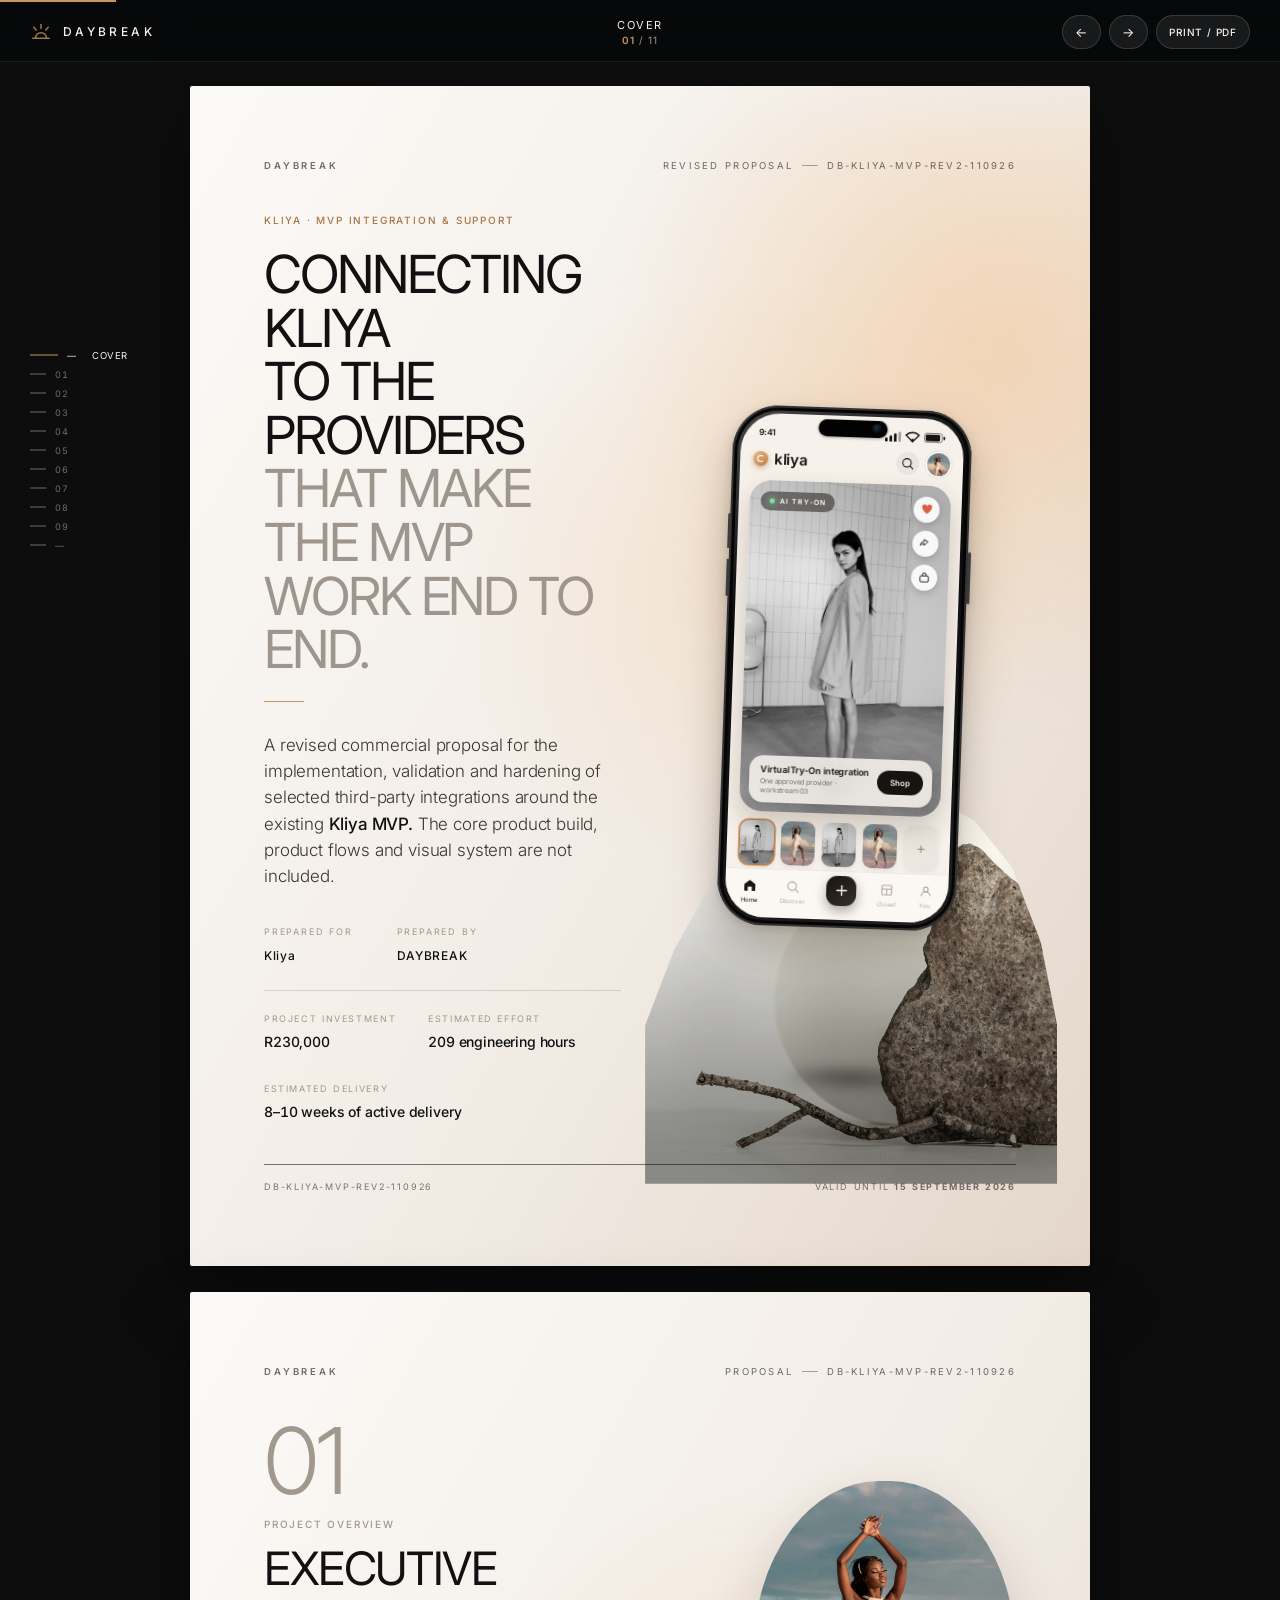
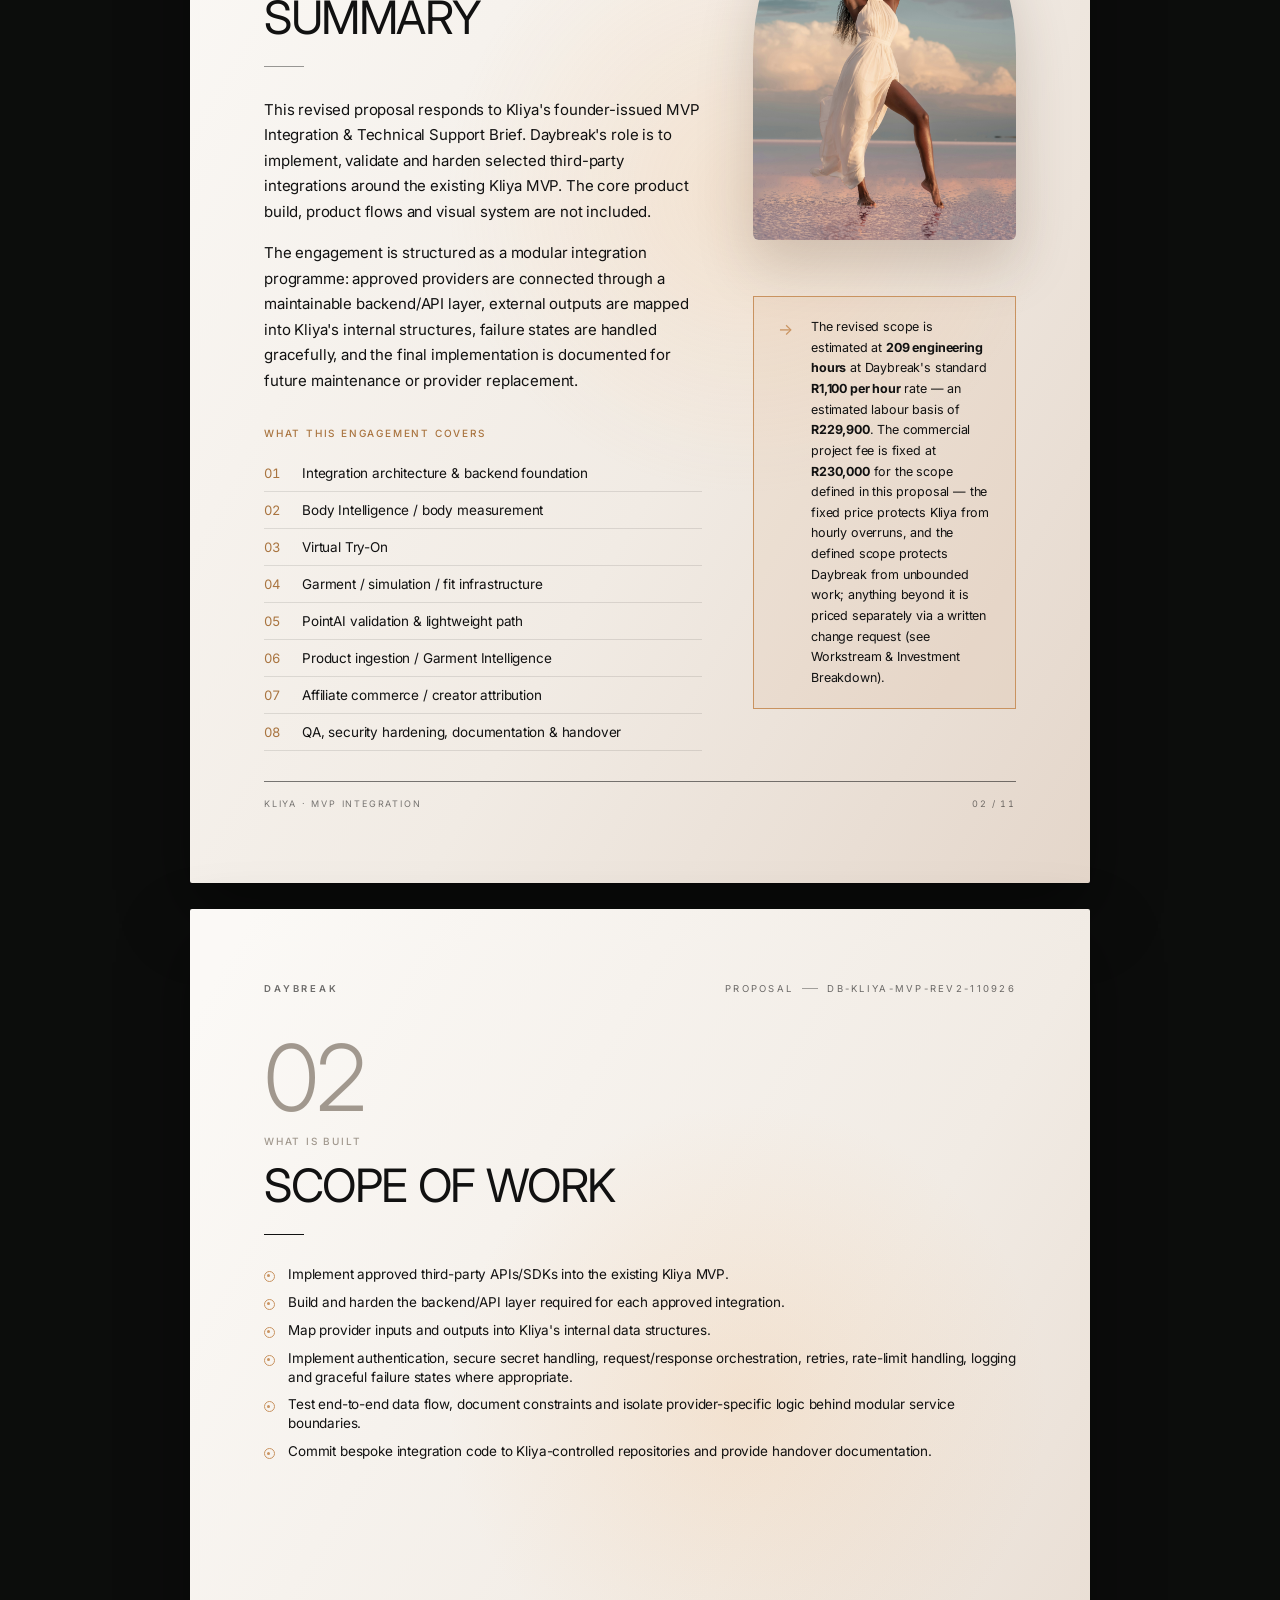
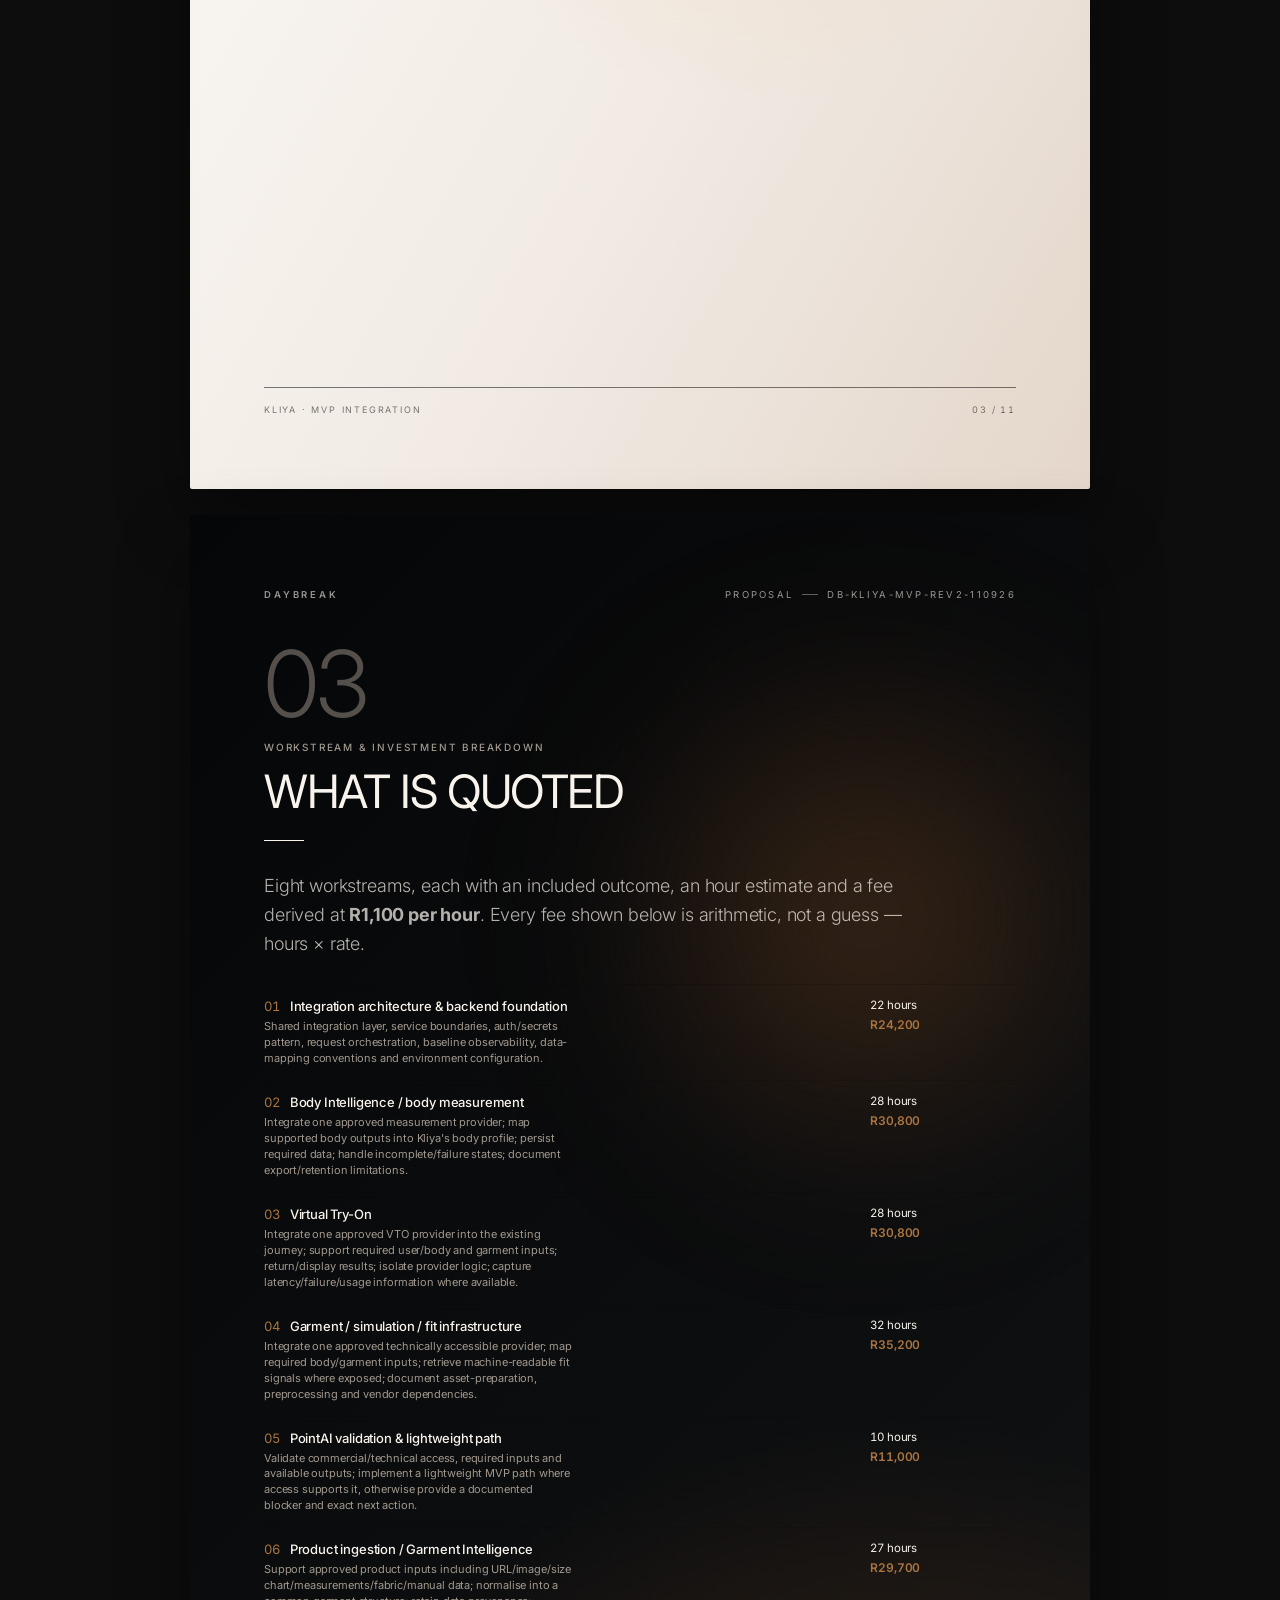
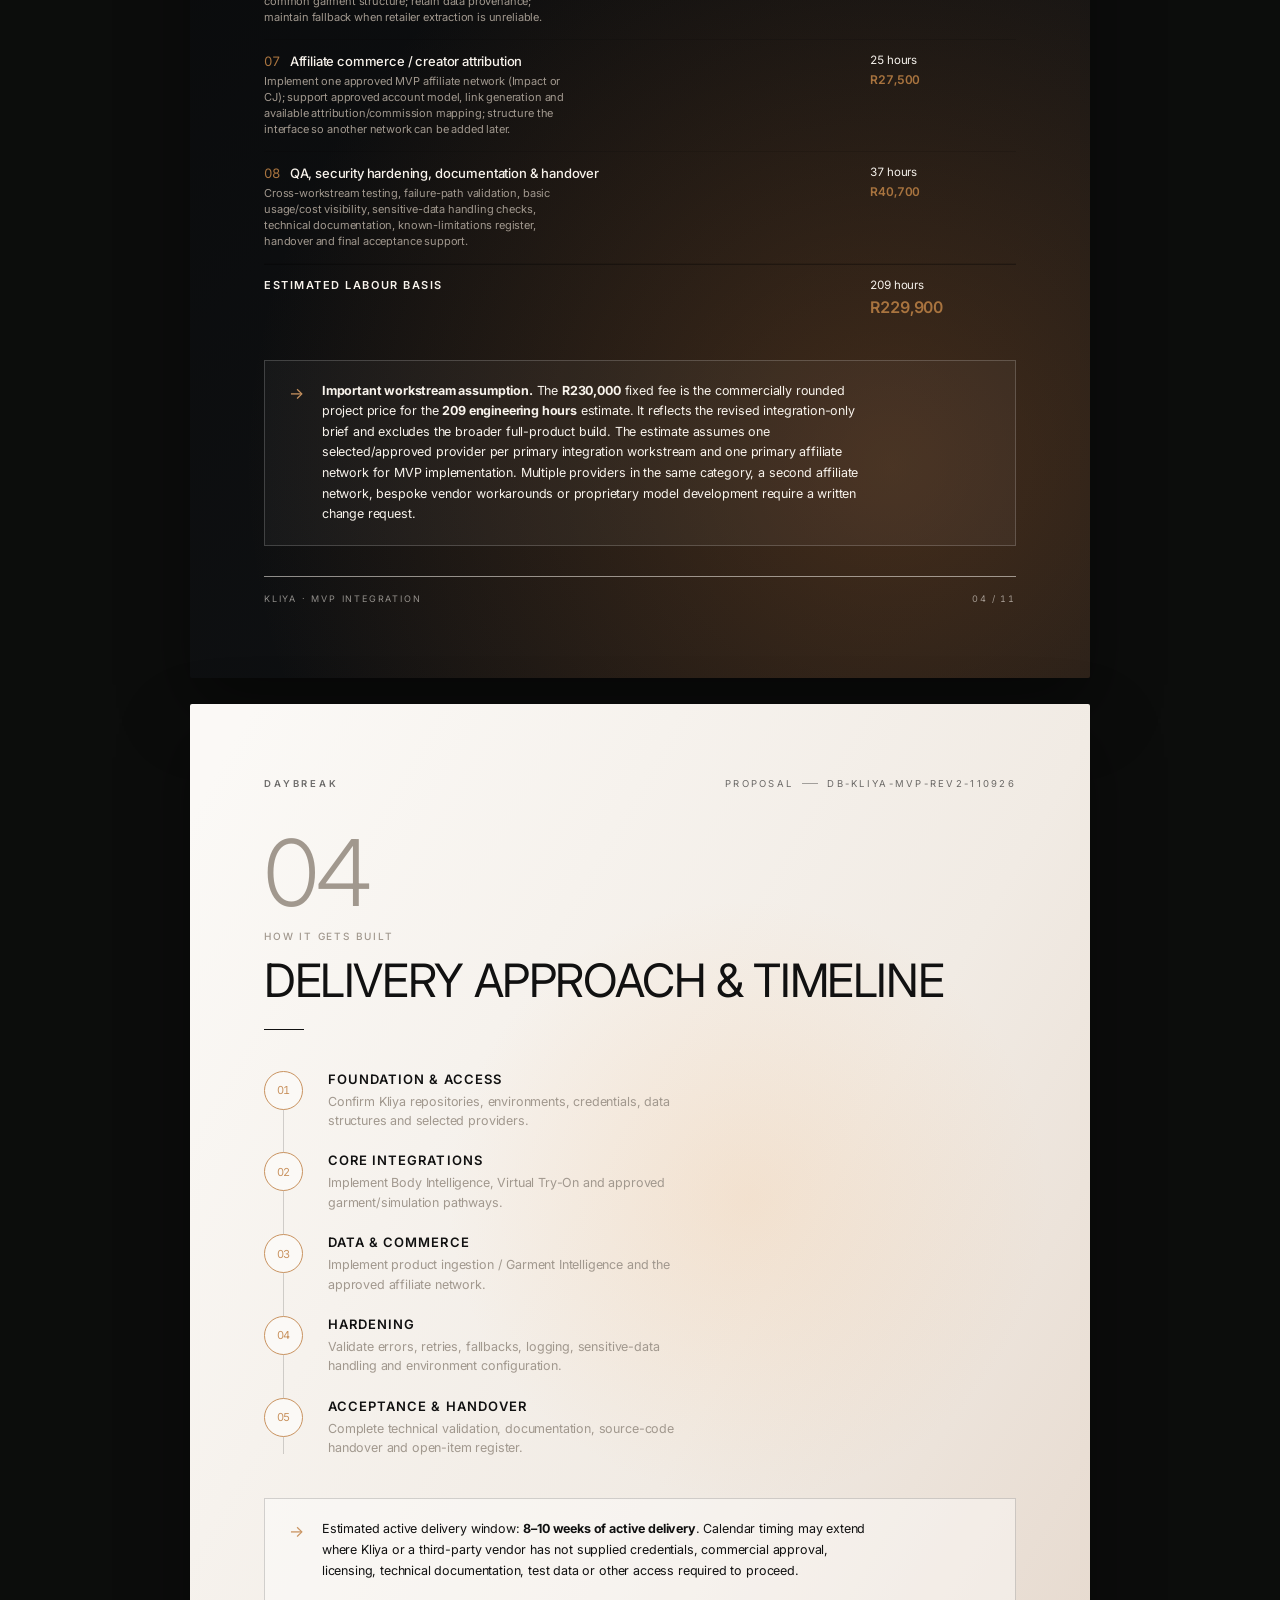
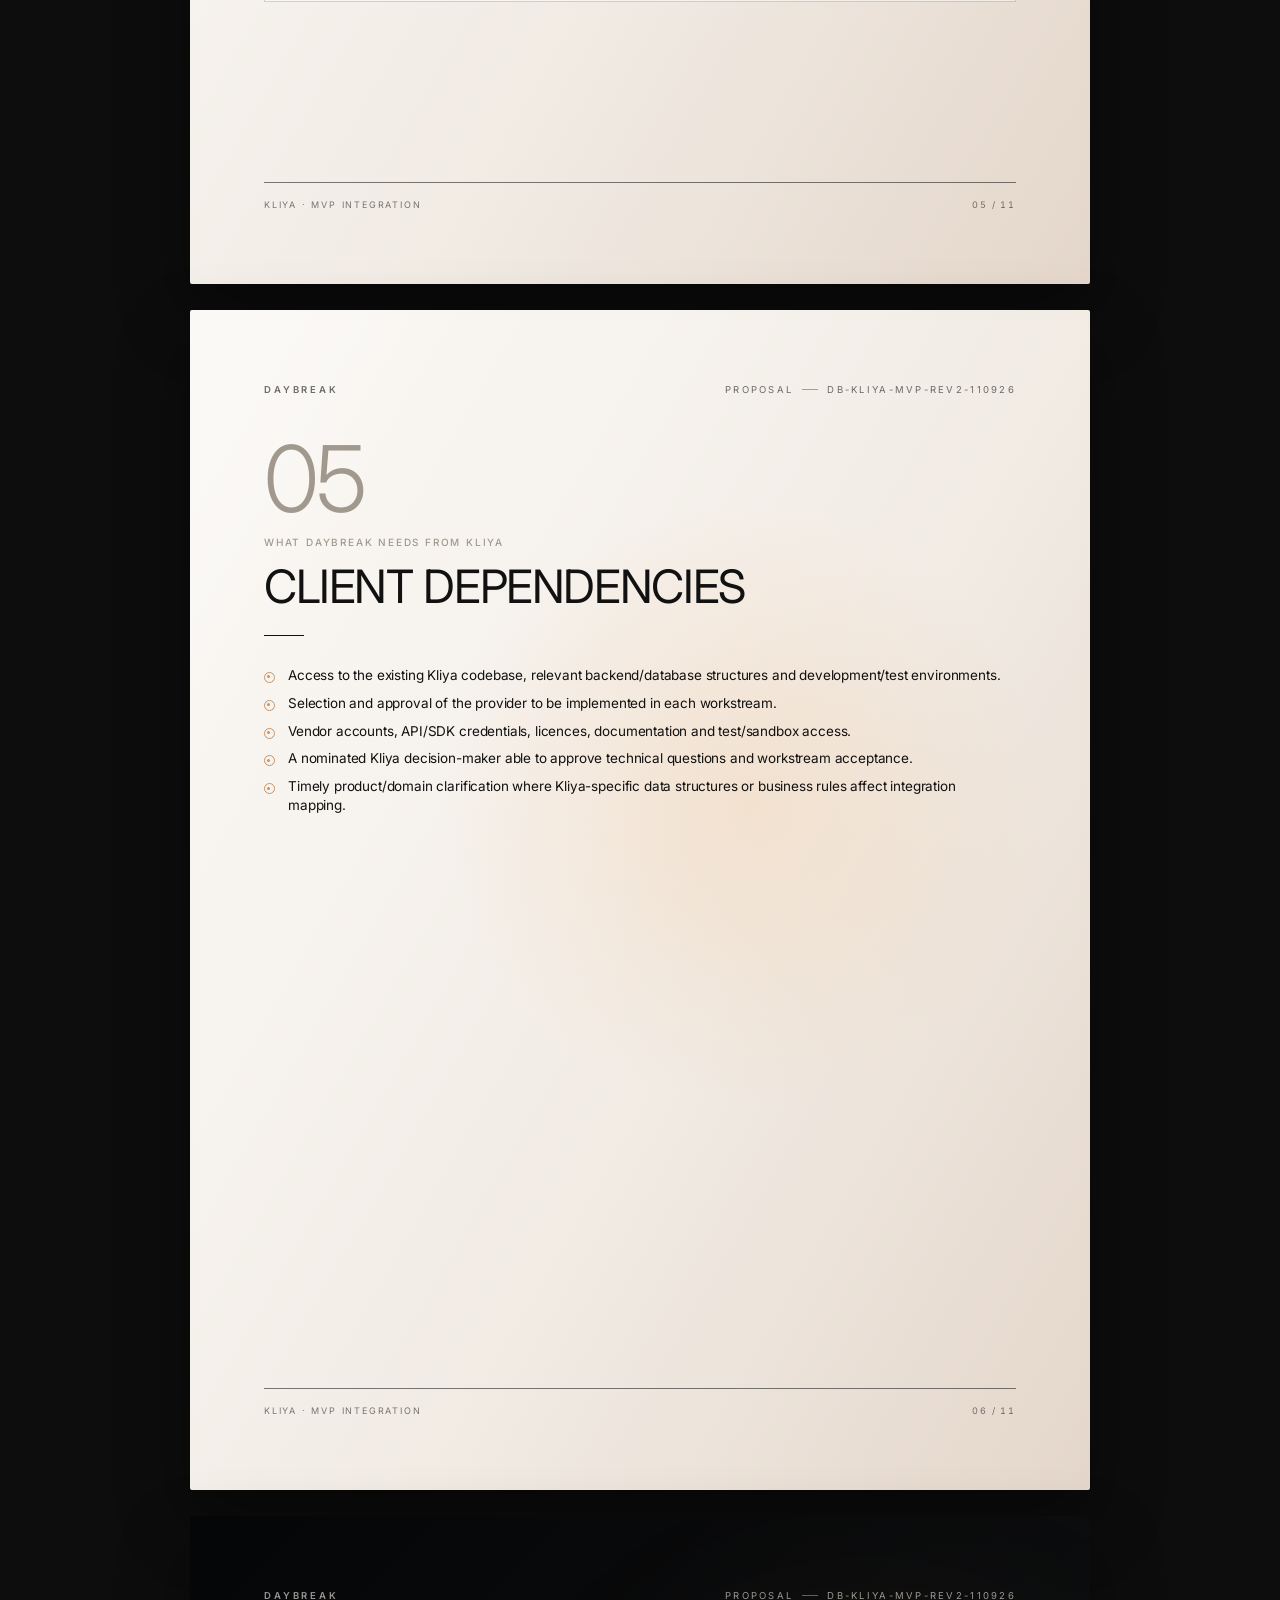
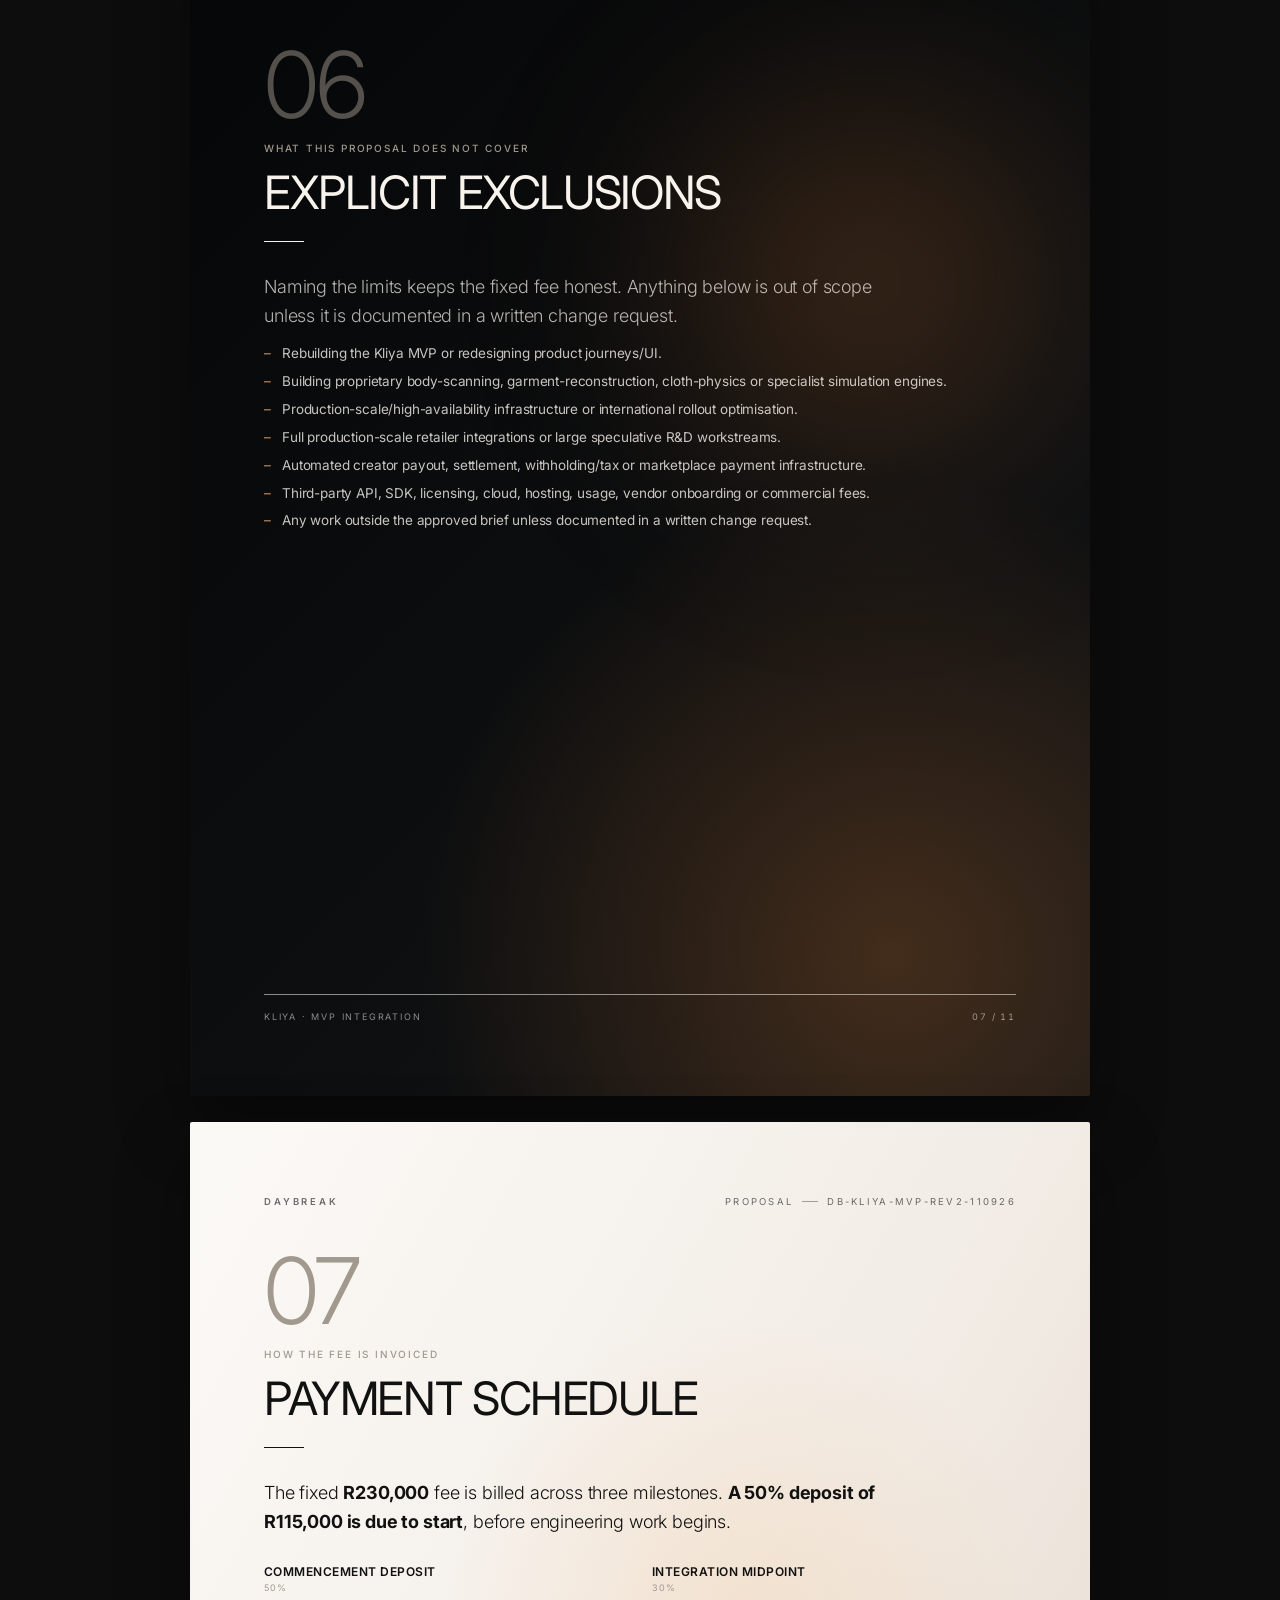
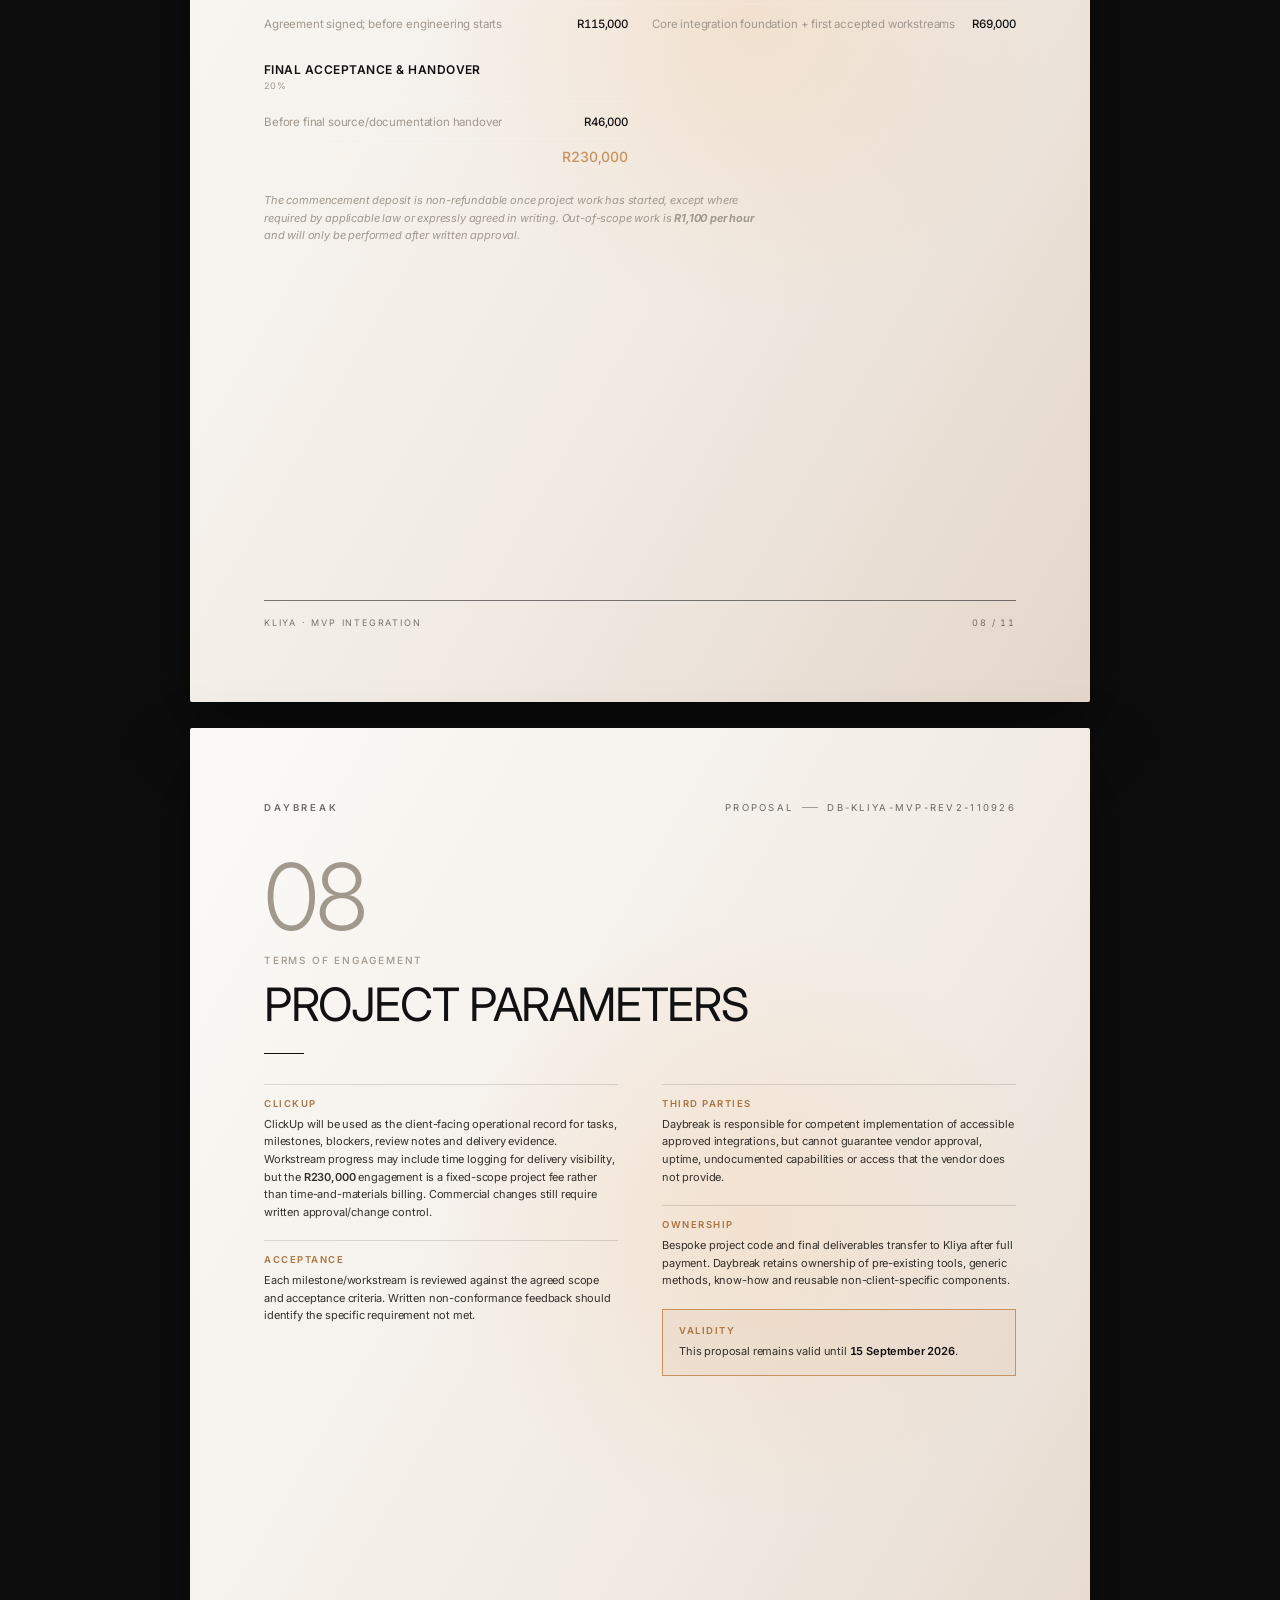
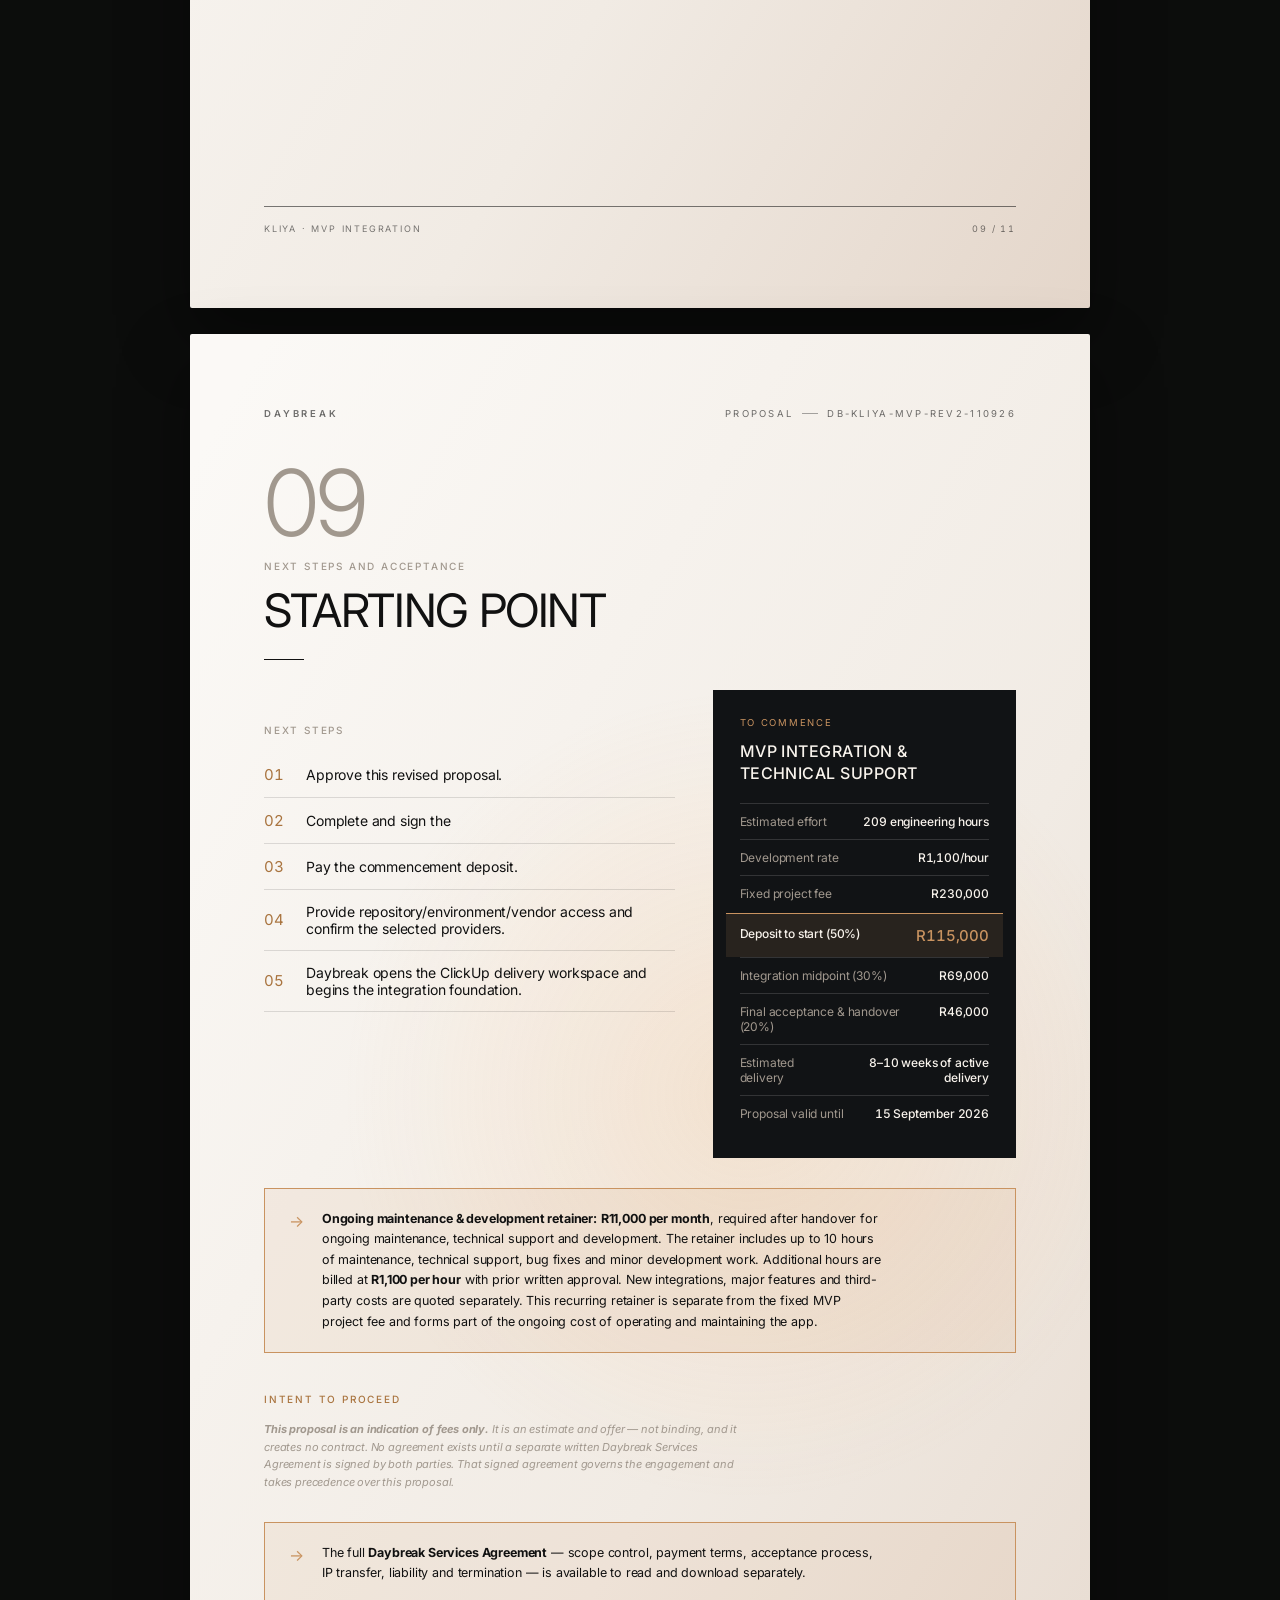
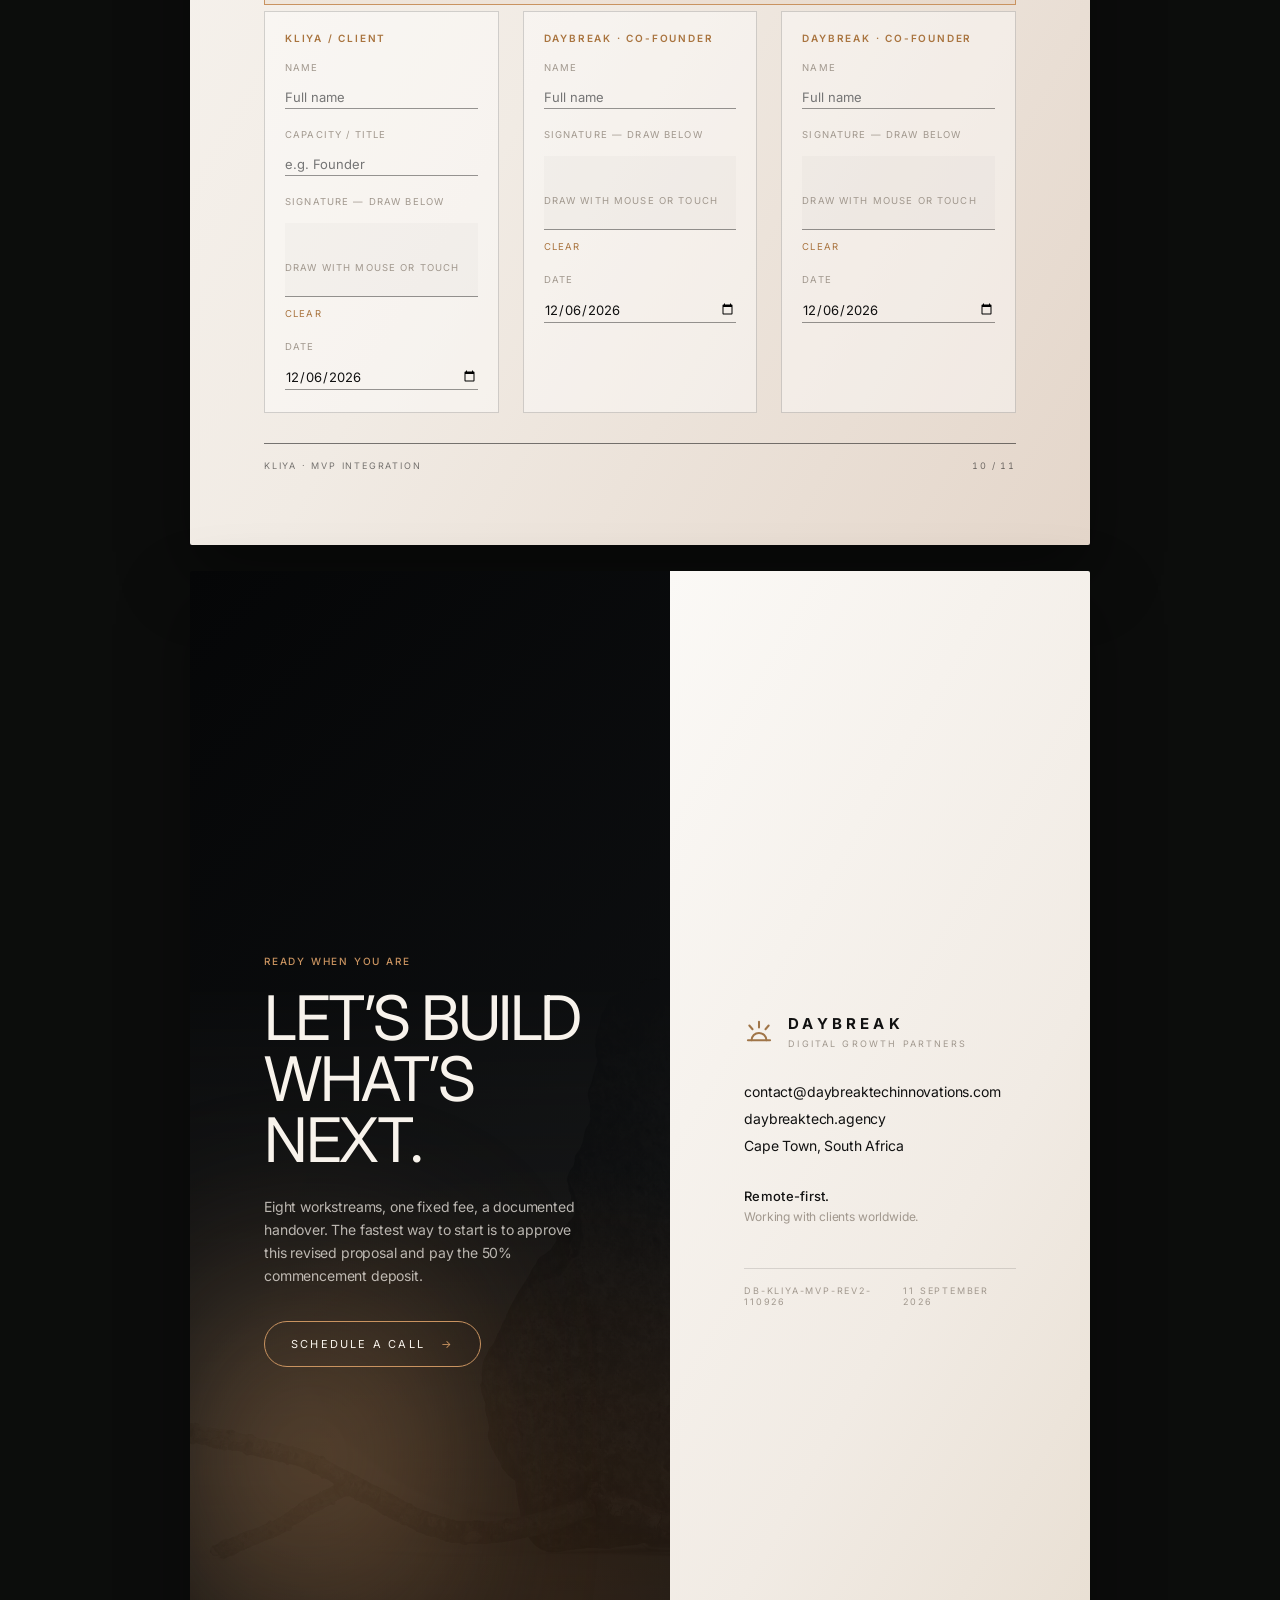
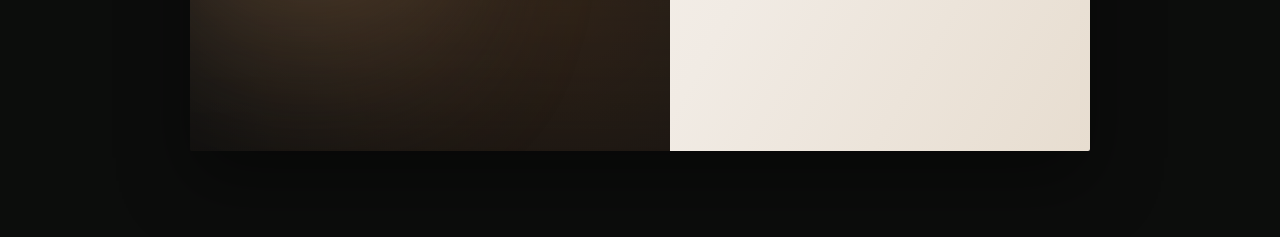
==== commit 1196ea77: "agreements comment out" ====
--- a/index.html
+++ b/index.html
@@ -920,7 +920,7 @@
                 <li><span>01</span>Approve this revised proposal.</li>
                 <li>
                   <span>02</span>Complete and sign the
-                  <a href="agreement.html">Daybreak Services Agreement</a>.
+                  <!-- <a href="agreement.html">Daybreak Services Agreement</a>. -->
                 </li>
                 <li><span>03</span>Pay the commencement deposit.</li>
                 <li>
@@ -971,6 +971,22 @@
                 </div>
               </div>
             </aside>
+          </div>
+
+          <div class="callout emphasis">
+            <span class="co-mark">→</span>
+            <p>
+              <b>Ongoing maintenance &amp; development retainer:</b>
+              <b>R11,000 per month</b>, required after handover for ongoing
+              maintenance, technical support and development. The retainer
+              includes up to 10 hours of maintenance,
+              technical support, bug fixes and minor development work. Additional
+              hours are billed at <b data-fill="build-rate">R1,100/hour</b> with
+              prior written approval. New integrations, major features and
+              third-party costs are quoted separately. This recurring retainer
+              is separate from the fixed MVP project fee and forms part of the
+              ongoing cost of operating and maintaining the app.
+            </p>
           </div>
 
           <div class="accept">
@@ -989,7 +1005,7 @@
                 The full <b>Daybreak Services Agreement</b> — scope control,
                 payment terms, acceptance process, IP transfer, liability and
                 termination — is available to read and download separately.
-                <a href="agreement.html"><b>Open the Services Agreement →</b></a>
+                <!-- <a href="agreement.html"><b>Open the Services Agreement →</b></a> -->
               </p>
             </div>
             <div class="sign-grid three">
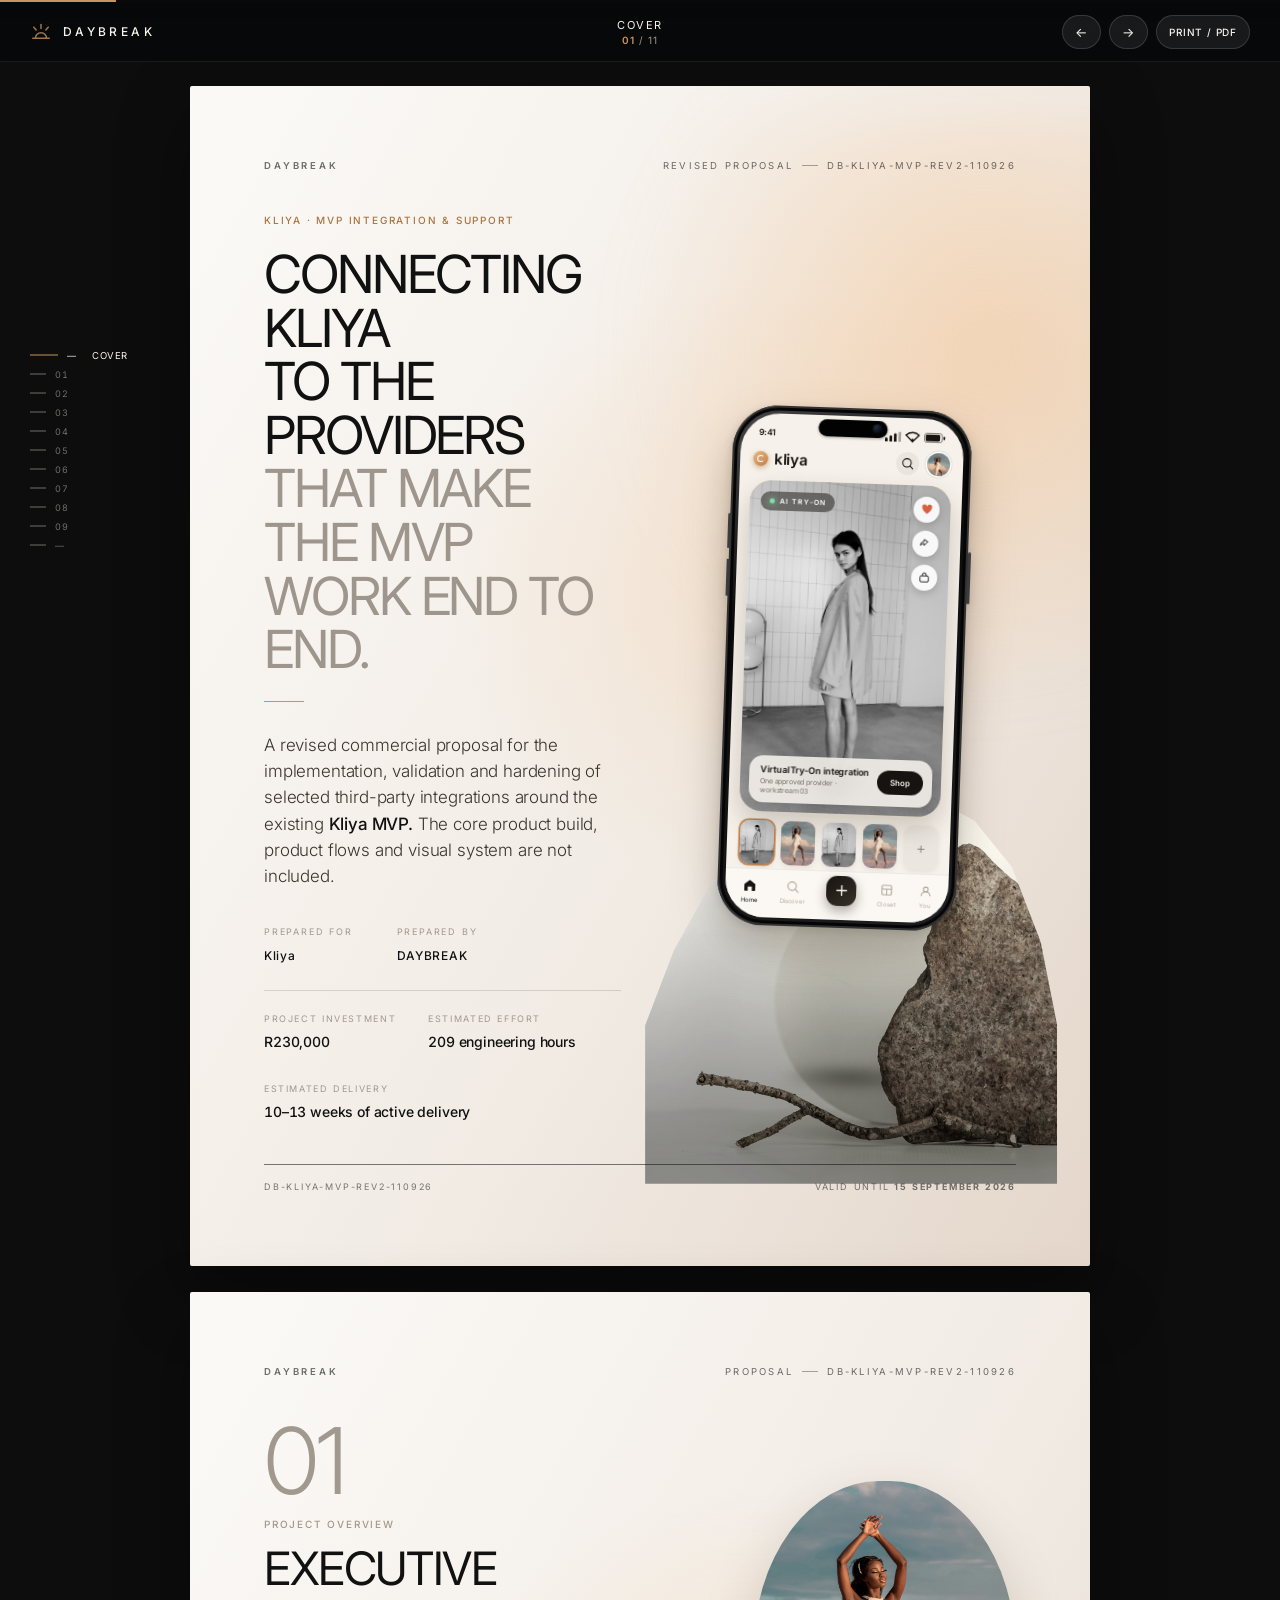
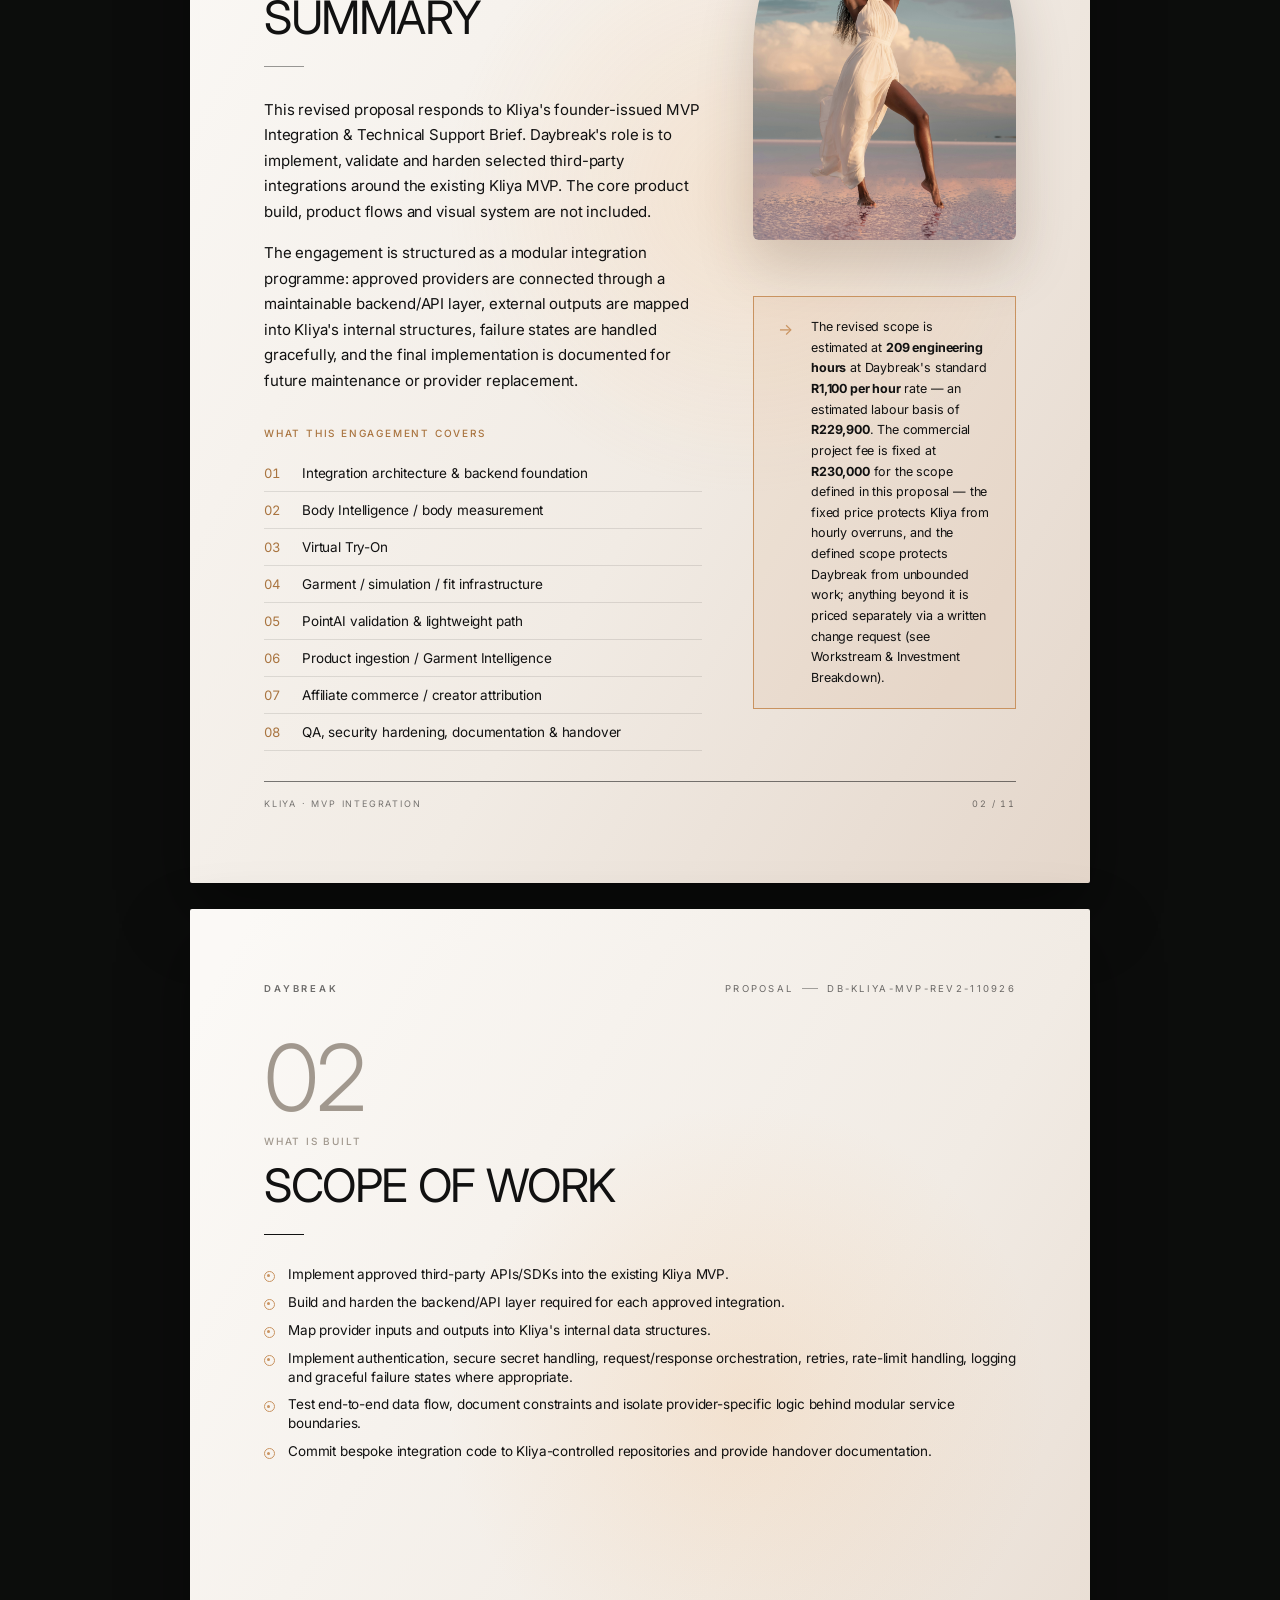
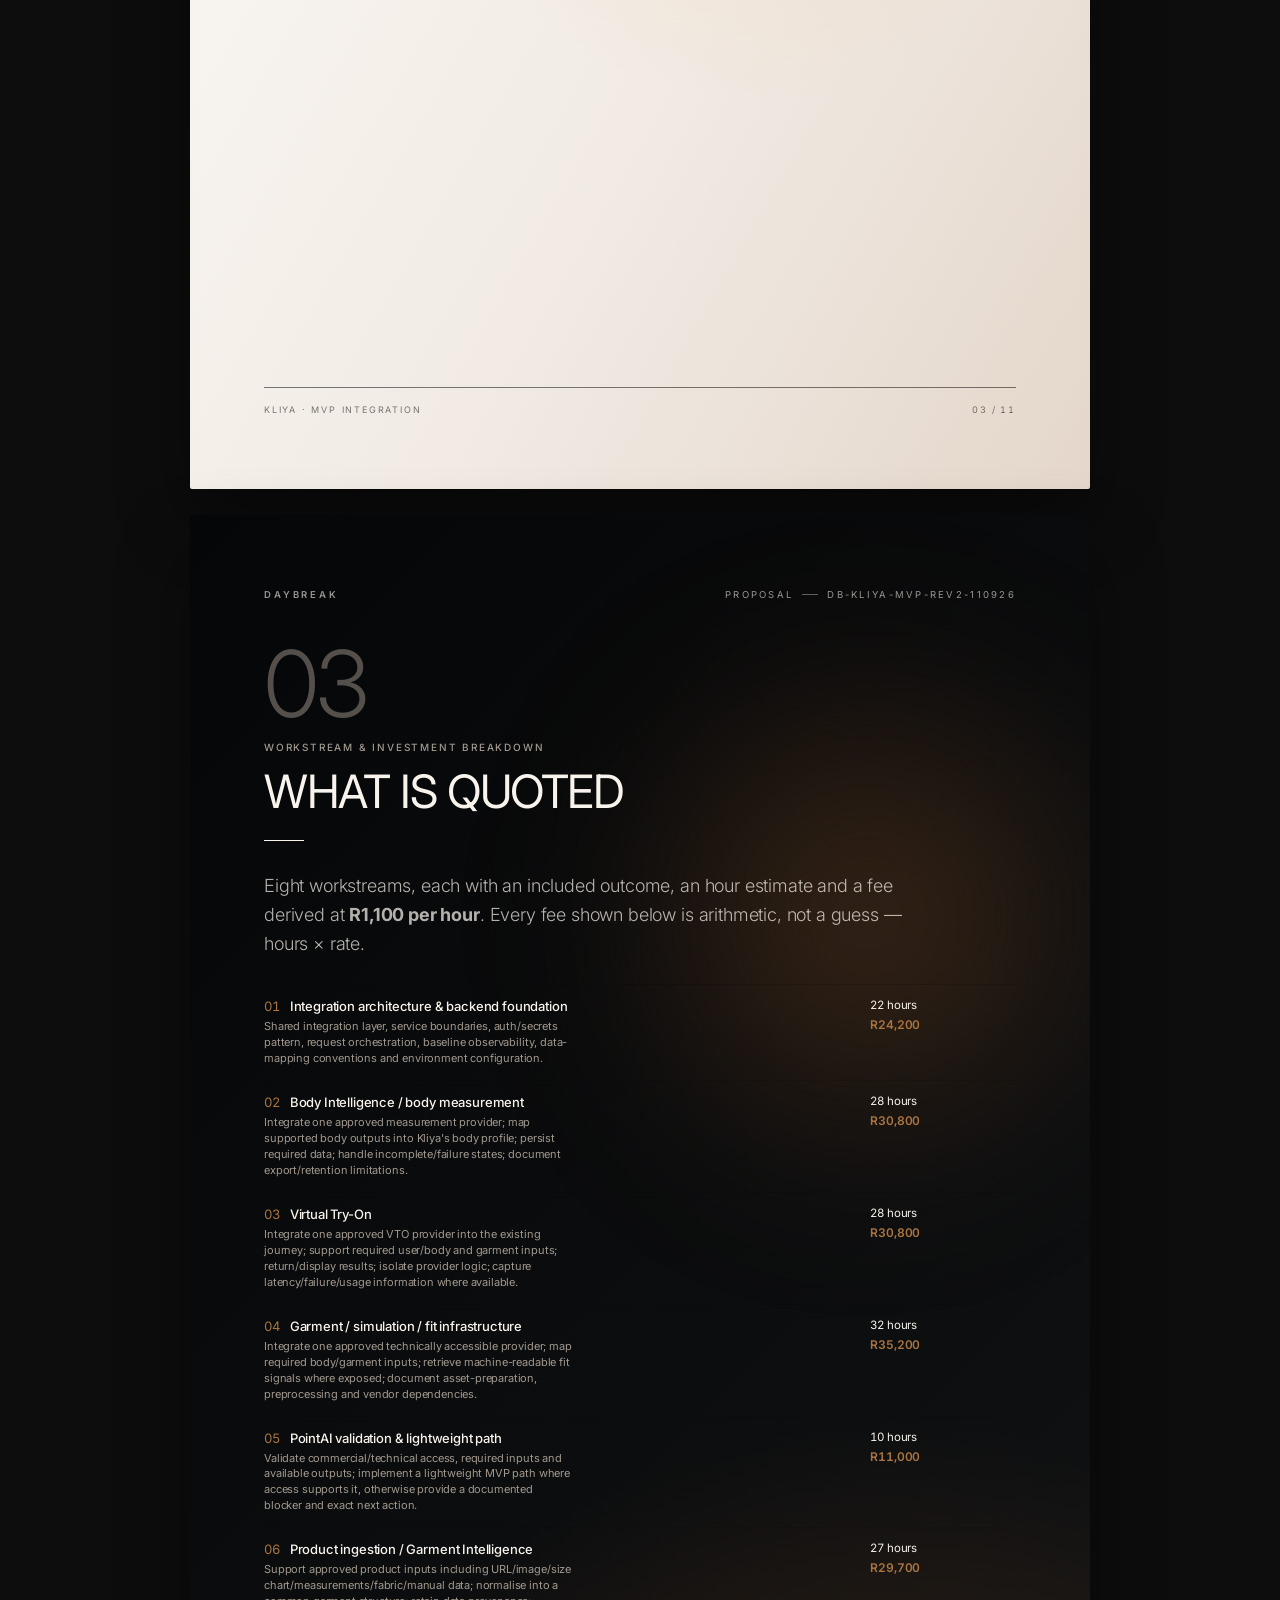
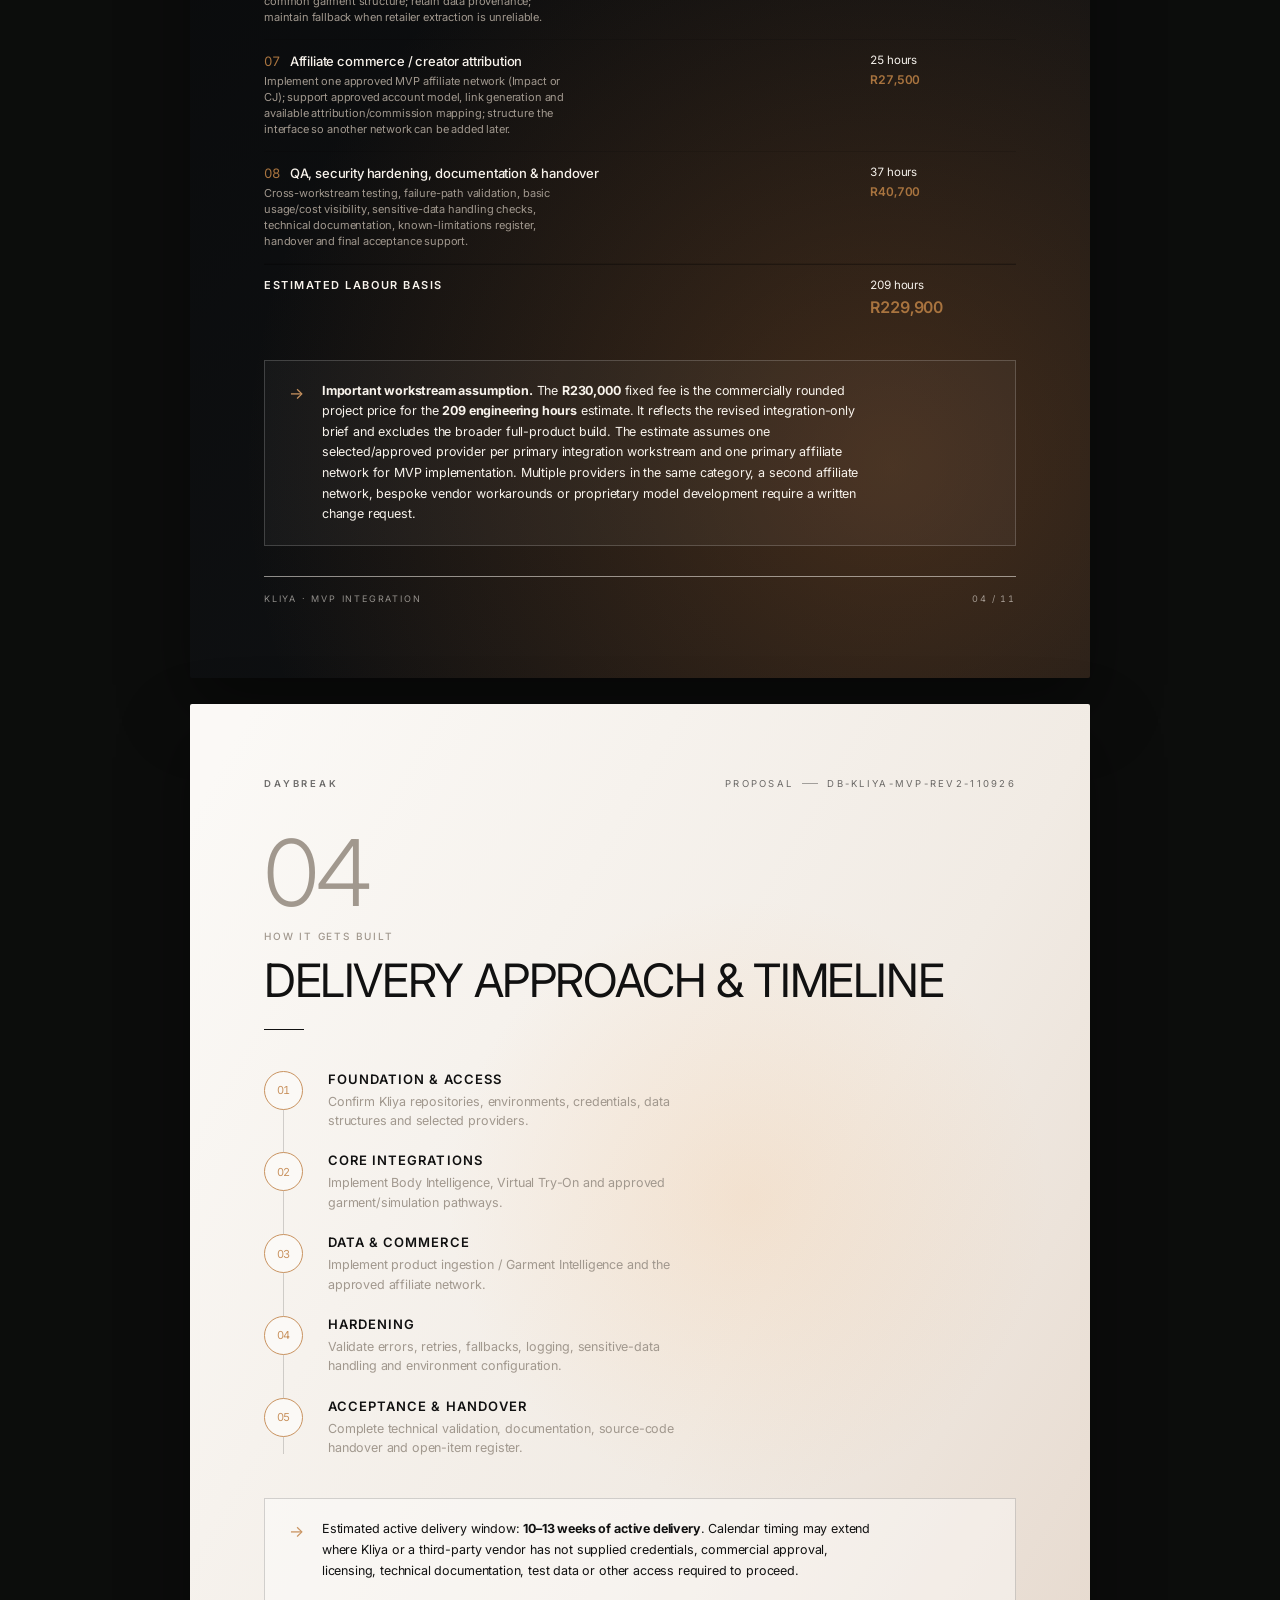
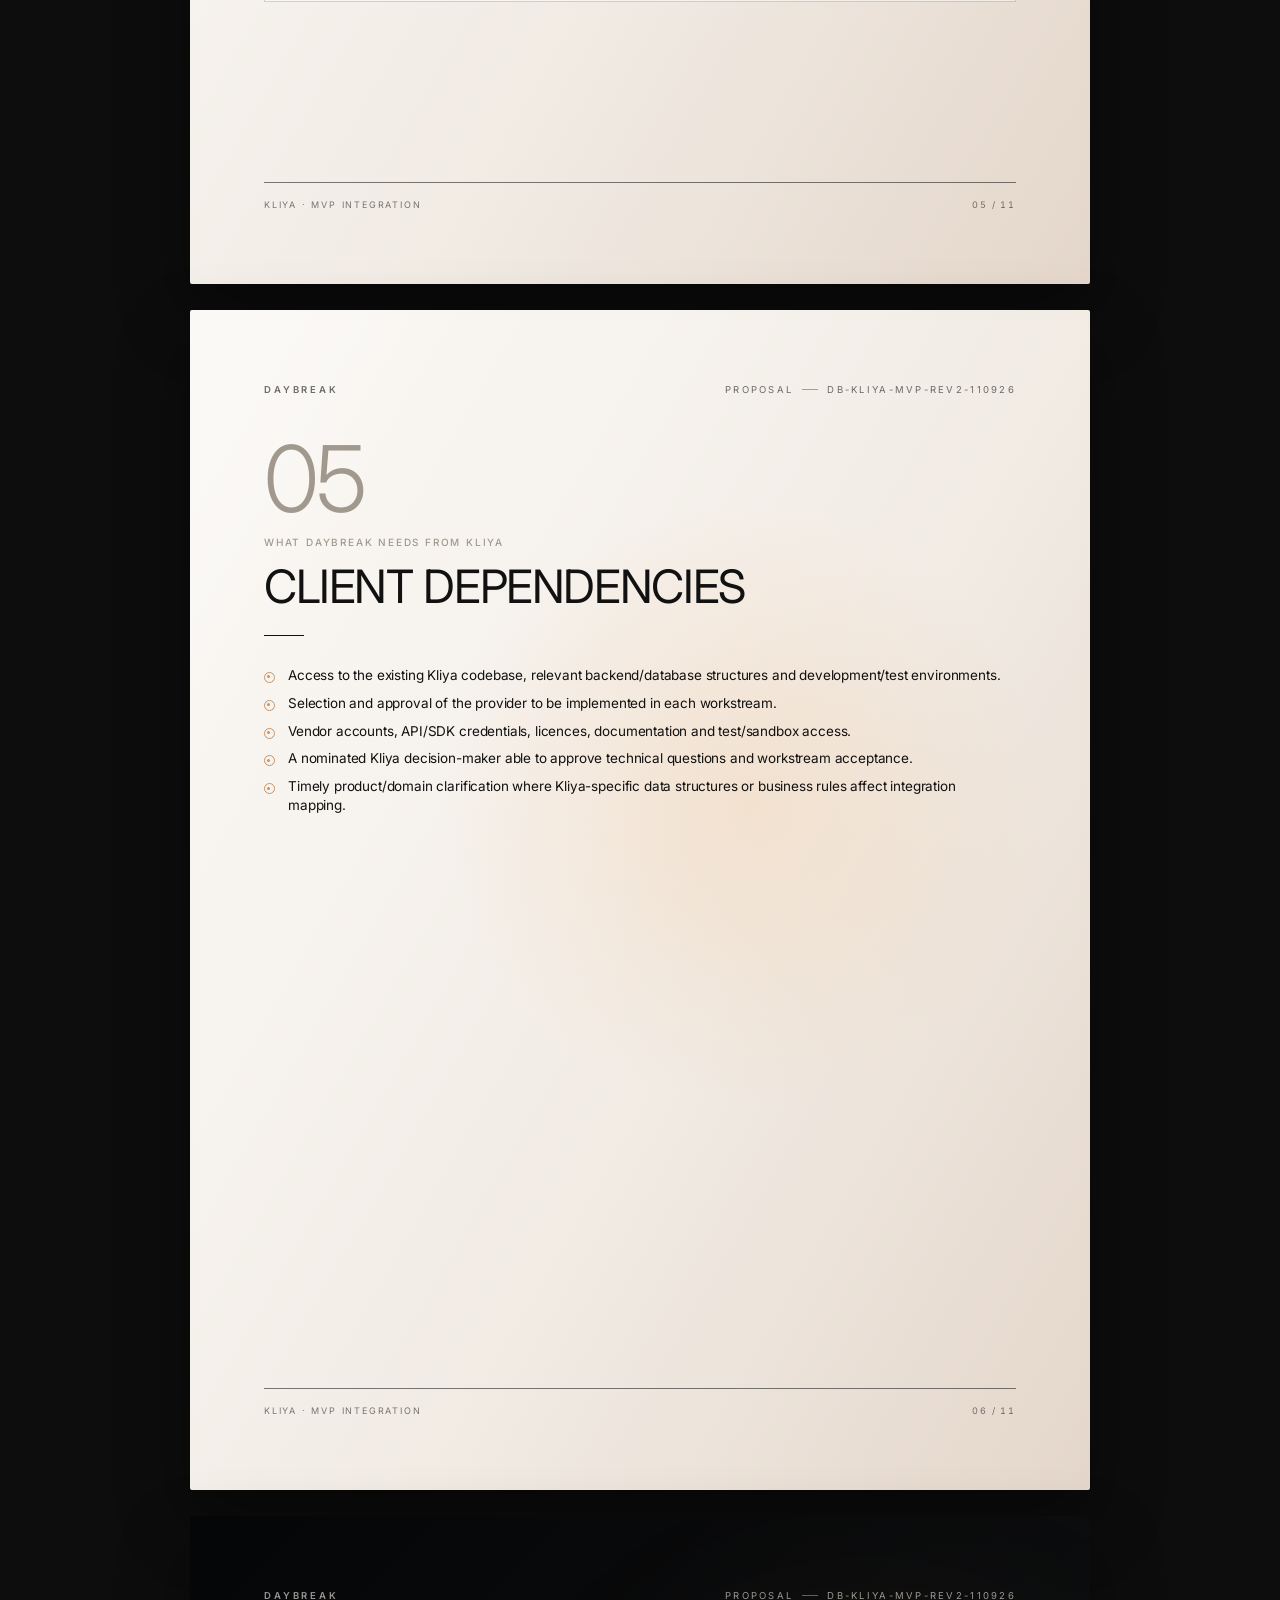
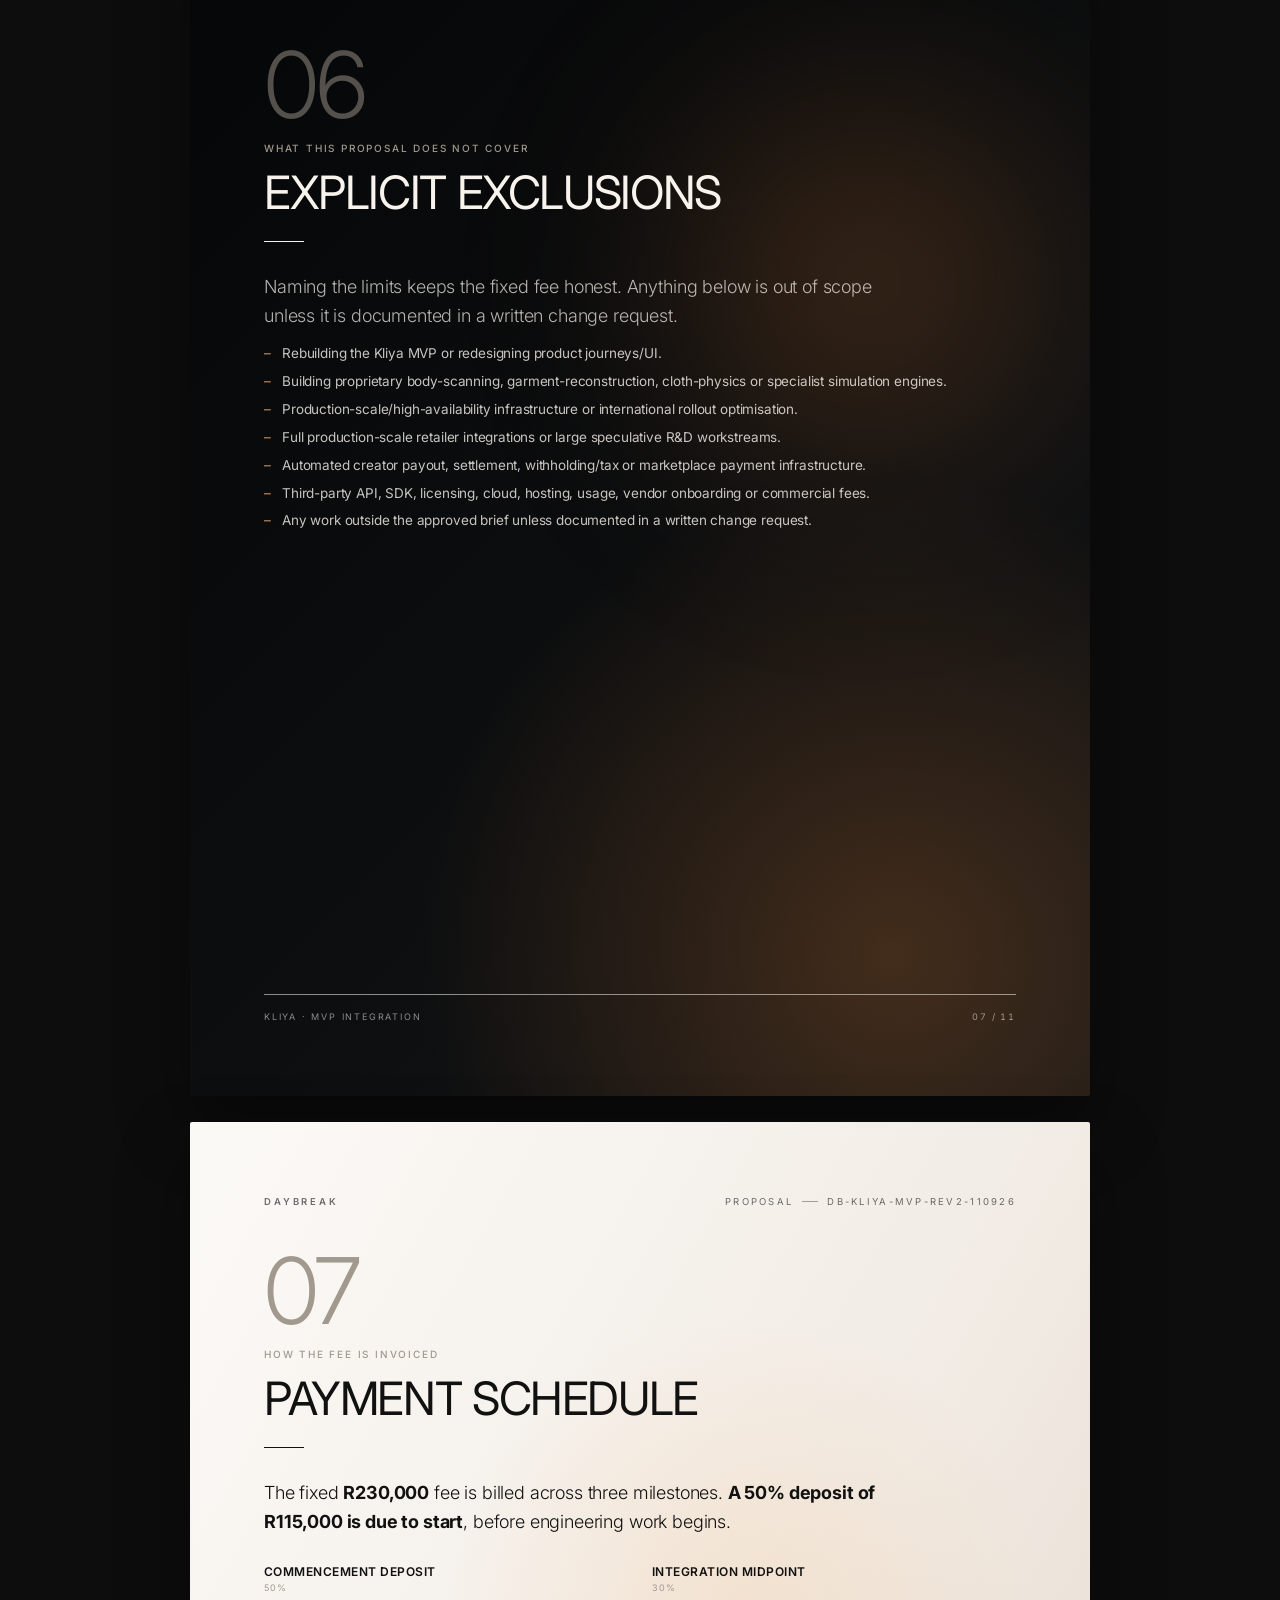
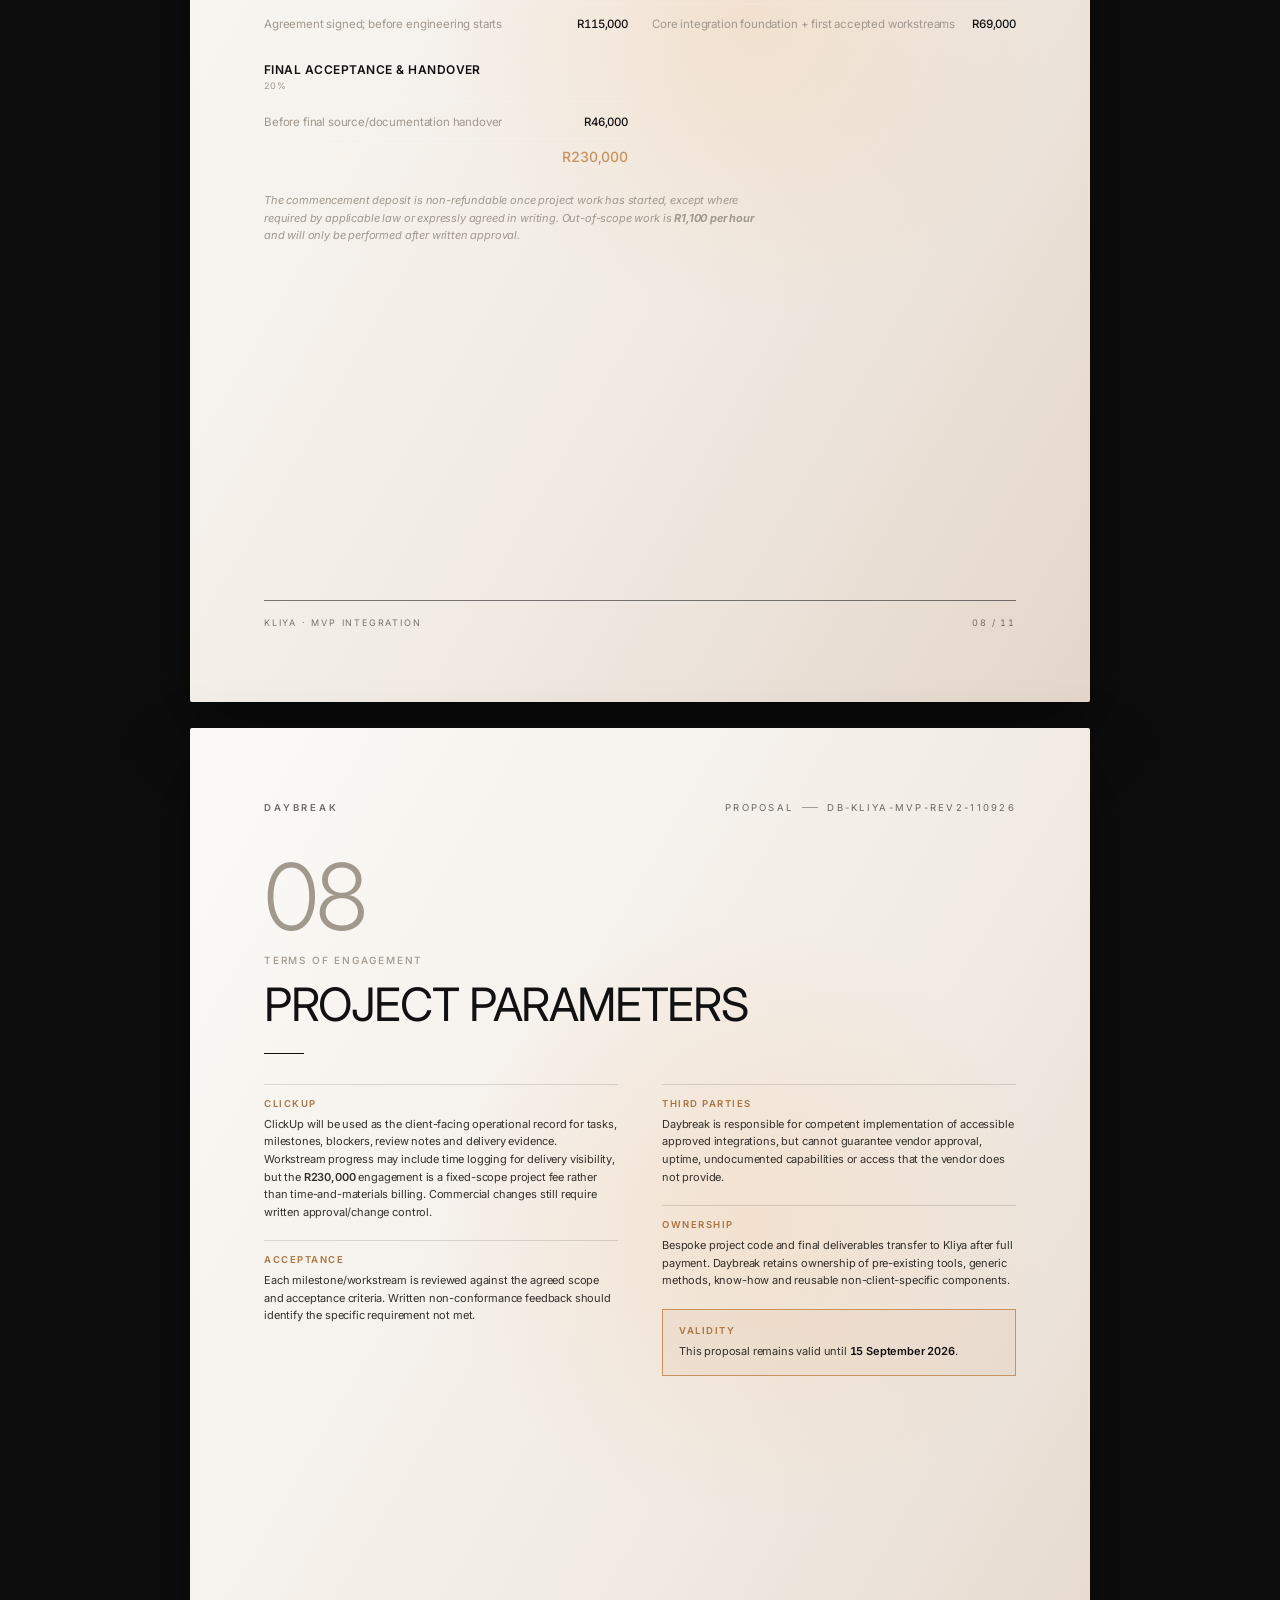
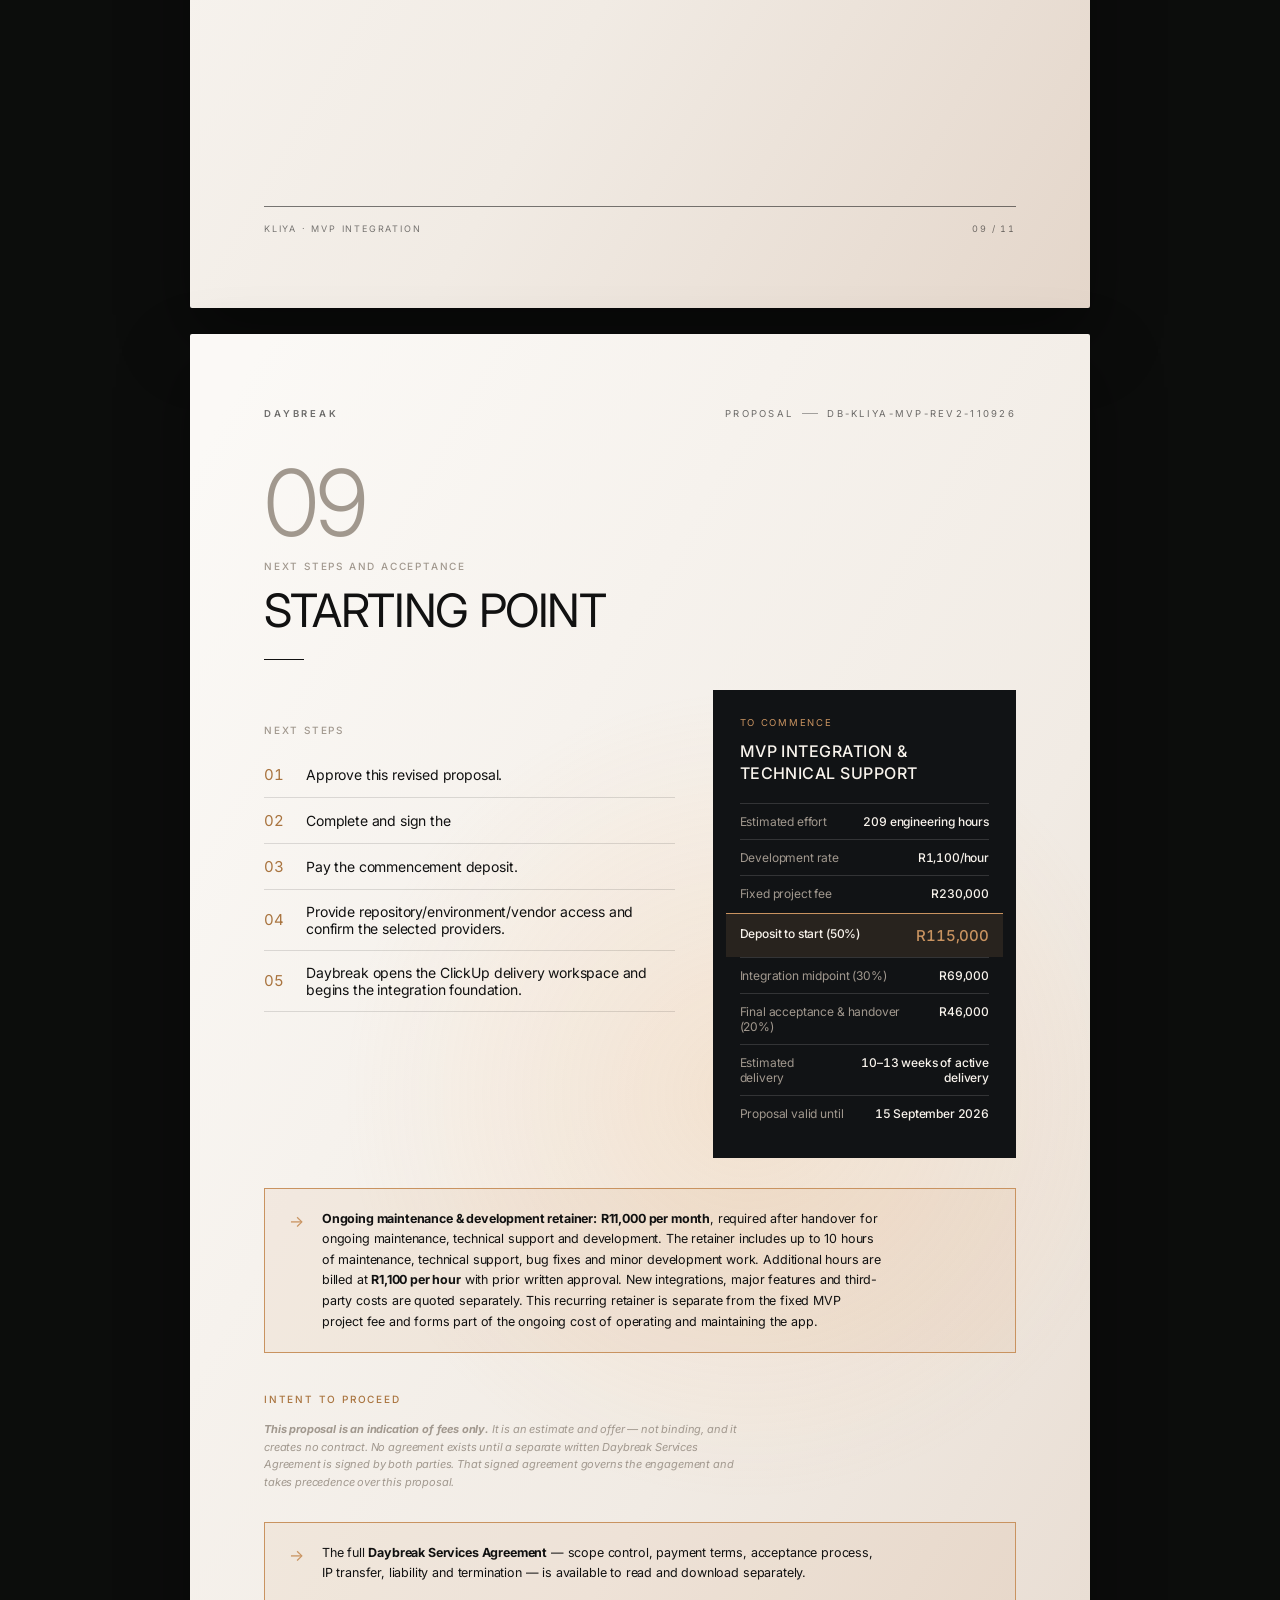
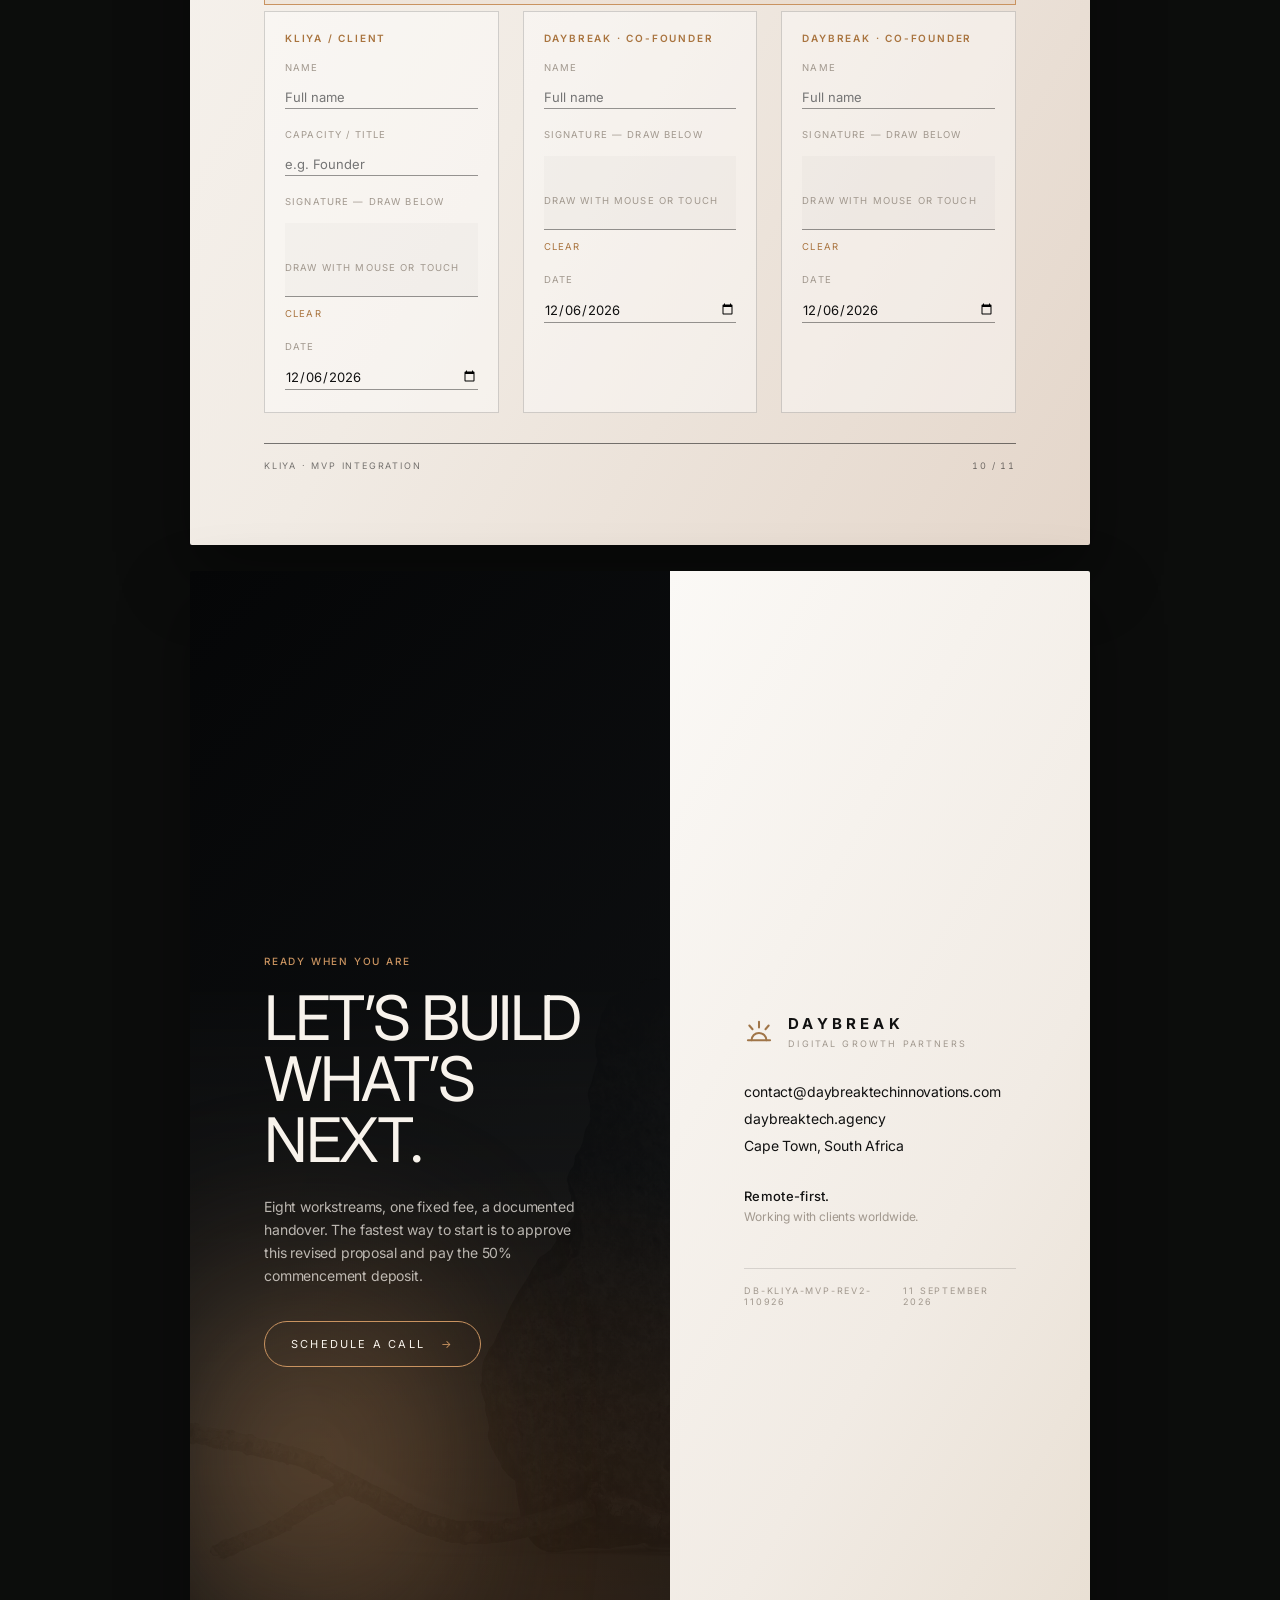
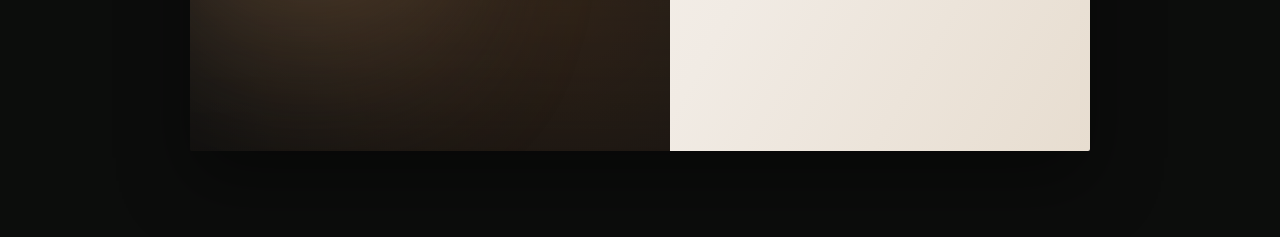
==== commit 7e7493c7: "13 week extension" ====
--- a/index.html
+++ b/index.html
@@ -107,7 +107,7 @@
               </div>
               <div>
                 <span>ESTIMATED DELIVERY</span
-                ><b data-fill="delivery-window">8–10 weeks of active delivery</b>
+                ><b data-fill="delivery-window">10–13 weeks of active delivery</b>
               </div>
             </div>
           </div>
@@ -619,7 +619,7 @@
             <span class="co-mark">→</span>
             <p>
               Estimated active delivery window:
-              <b data-fill="delivery-window">8–10 weeks of active delivery</b>.
+              <b data-fill="delivery-window">10–13 weeks of active delivery</b>.
               Calendar timing may extend where Kliya or a third-party vendor
               has not supplied credentials, commercial approval, licensing,
               technical documentation, test data or other access required to
@@ -963,7 +963,7 @@
                 </div>
                 <div>
                   <span>Estimated delivery</span
-                  ><b data-fill="delivery-window">8–10 weeks</b>
+                  ><b data-fill="delivery-window">10–13 weeks</b>
                 </div>
                 <div>
                   <span>Proposal valid until</span
